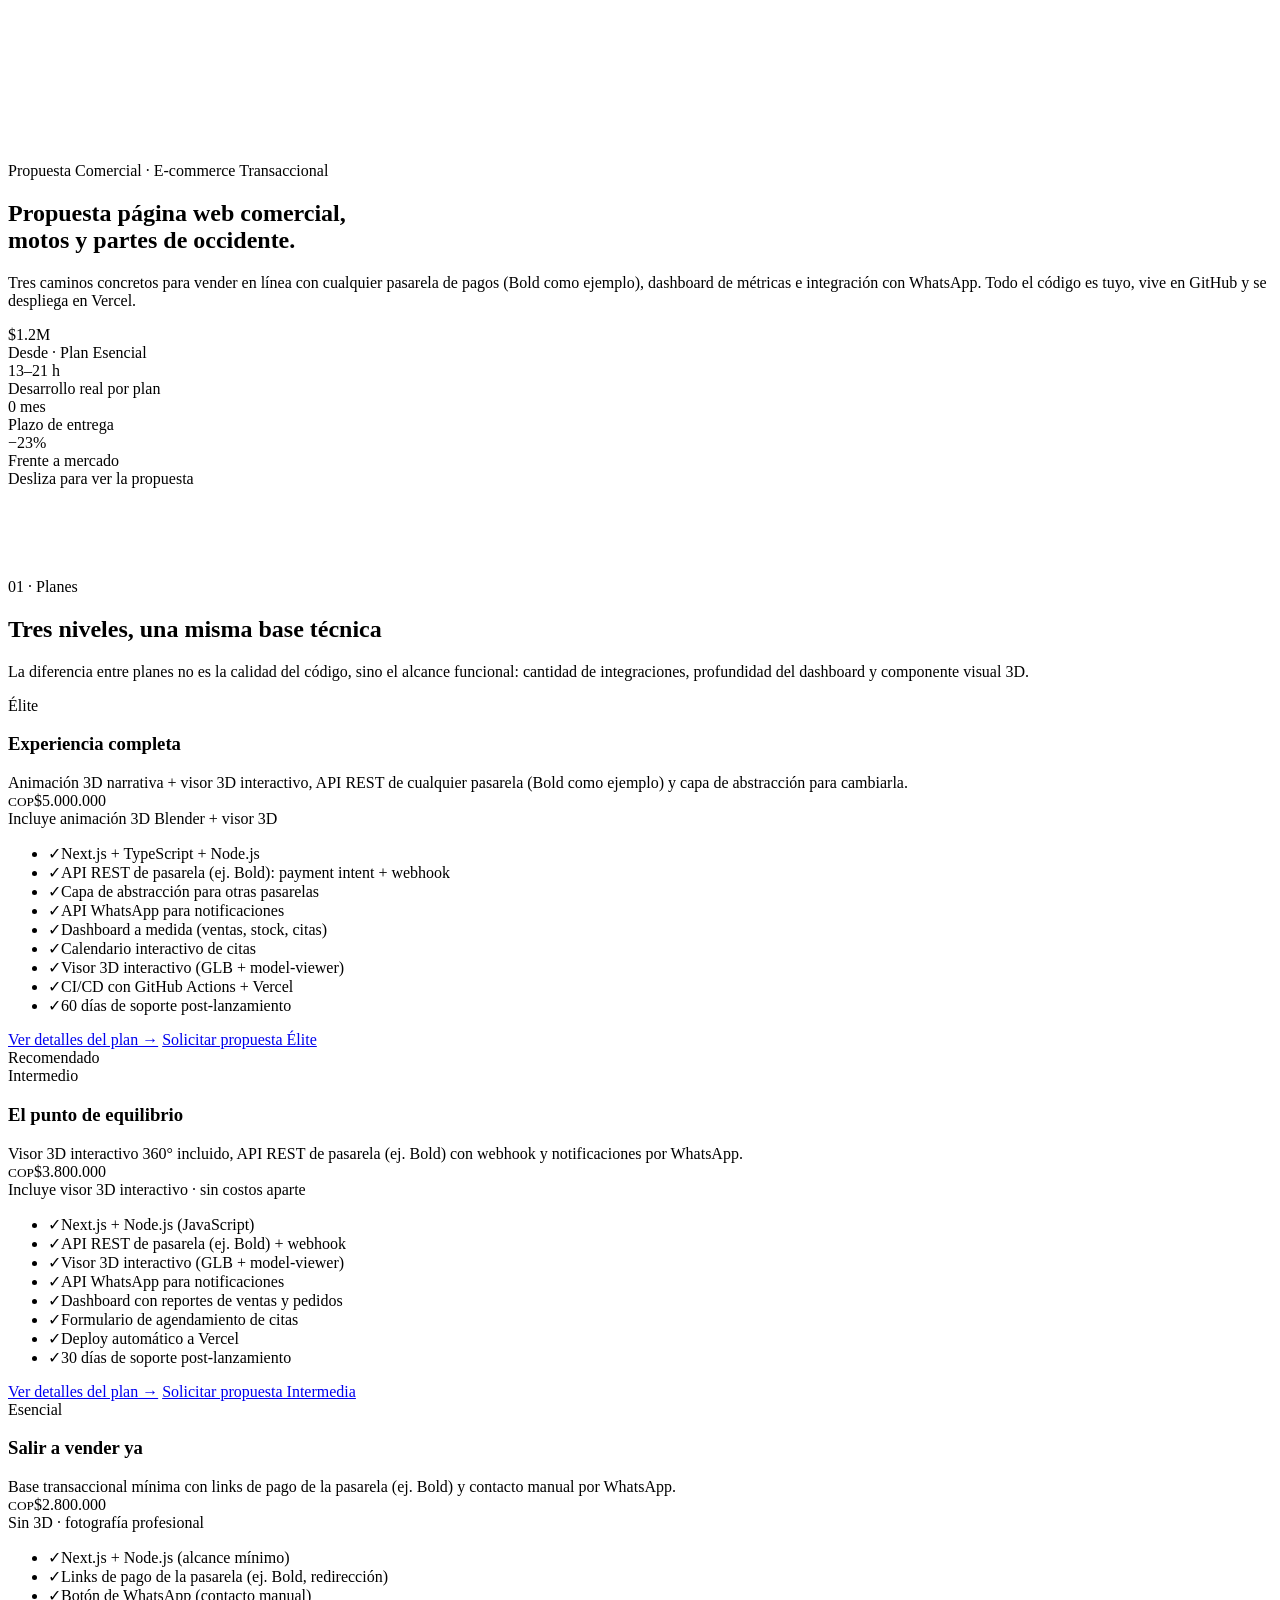
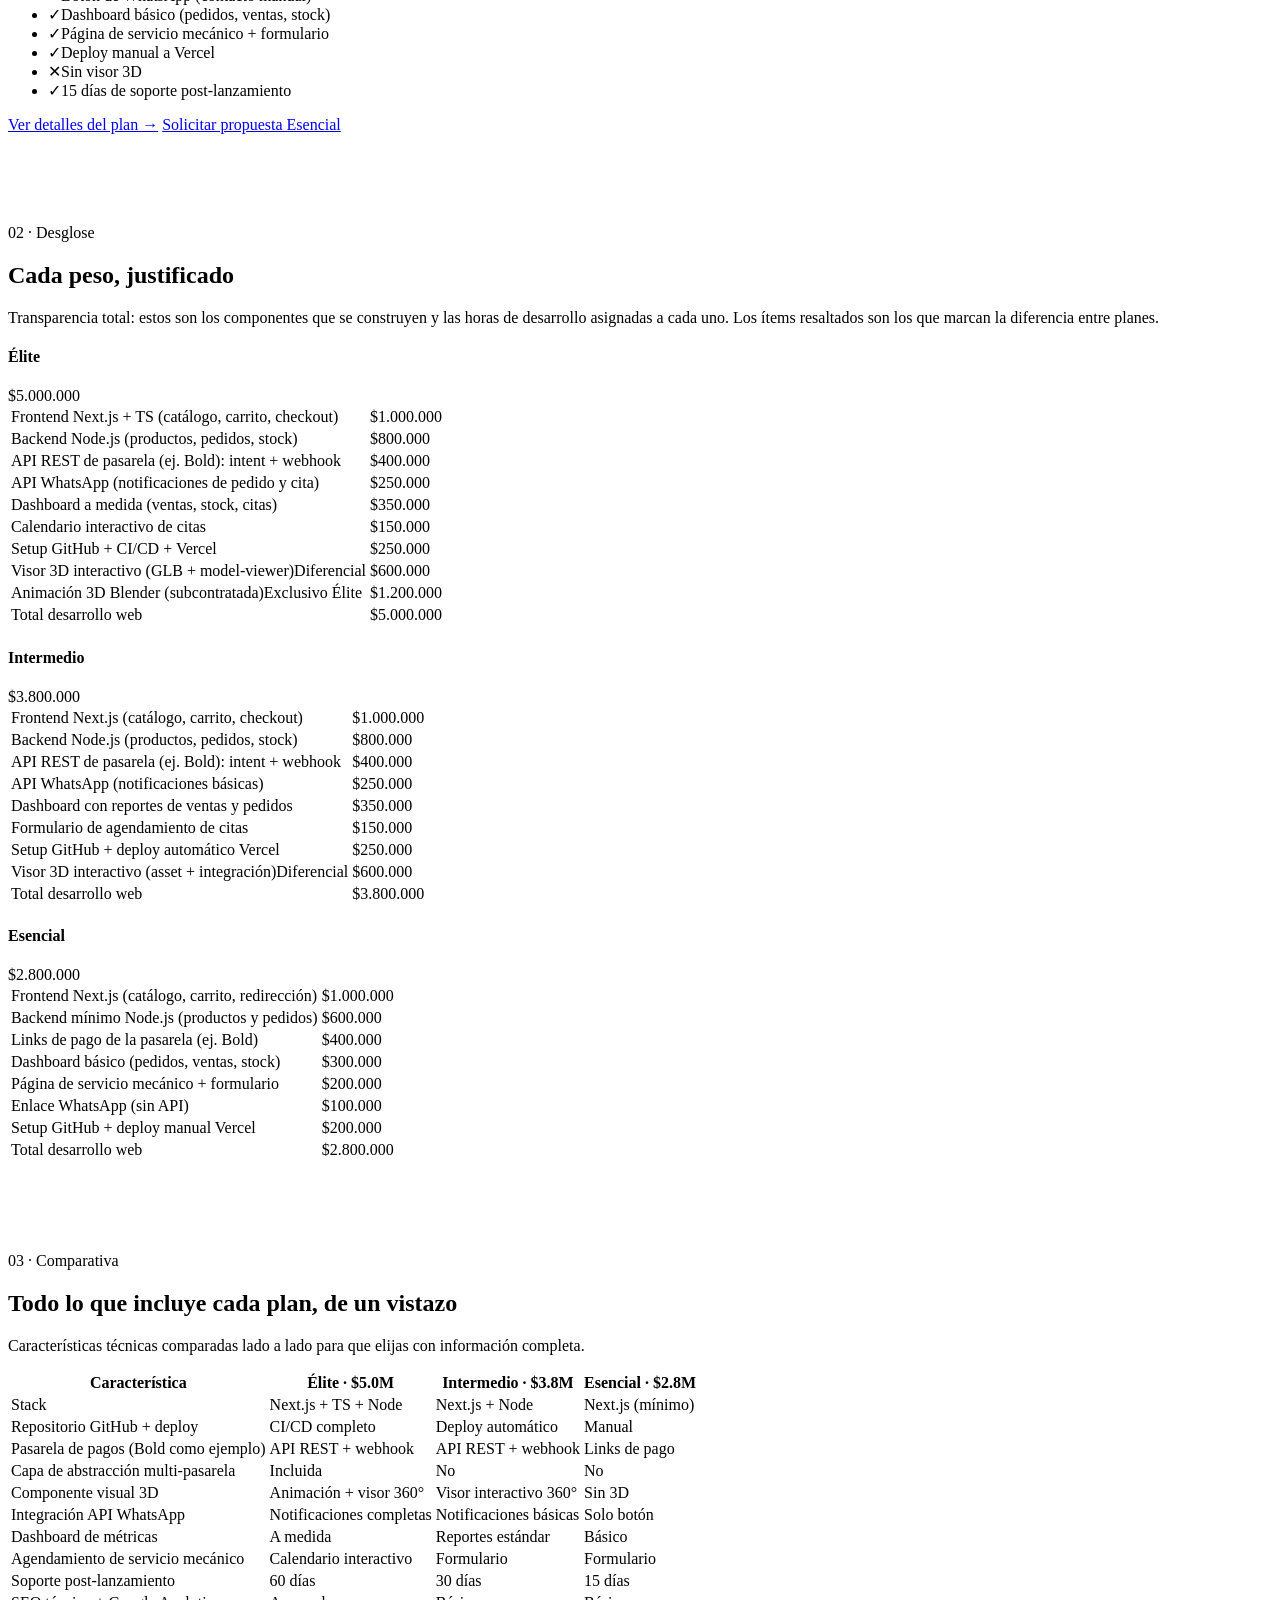
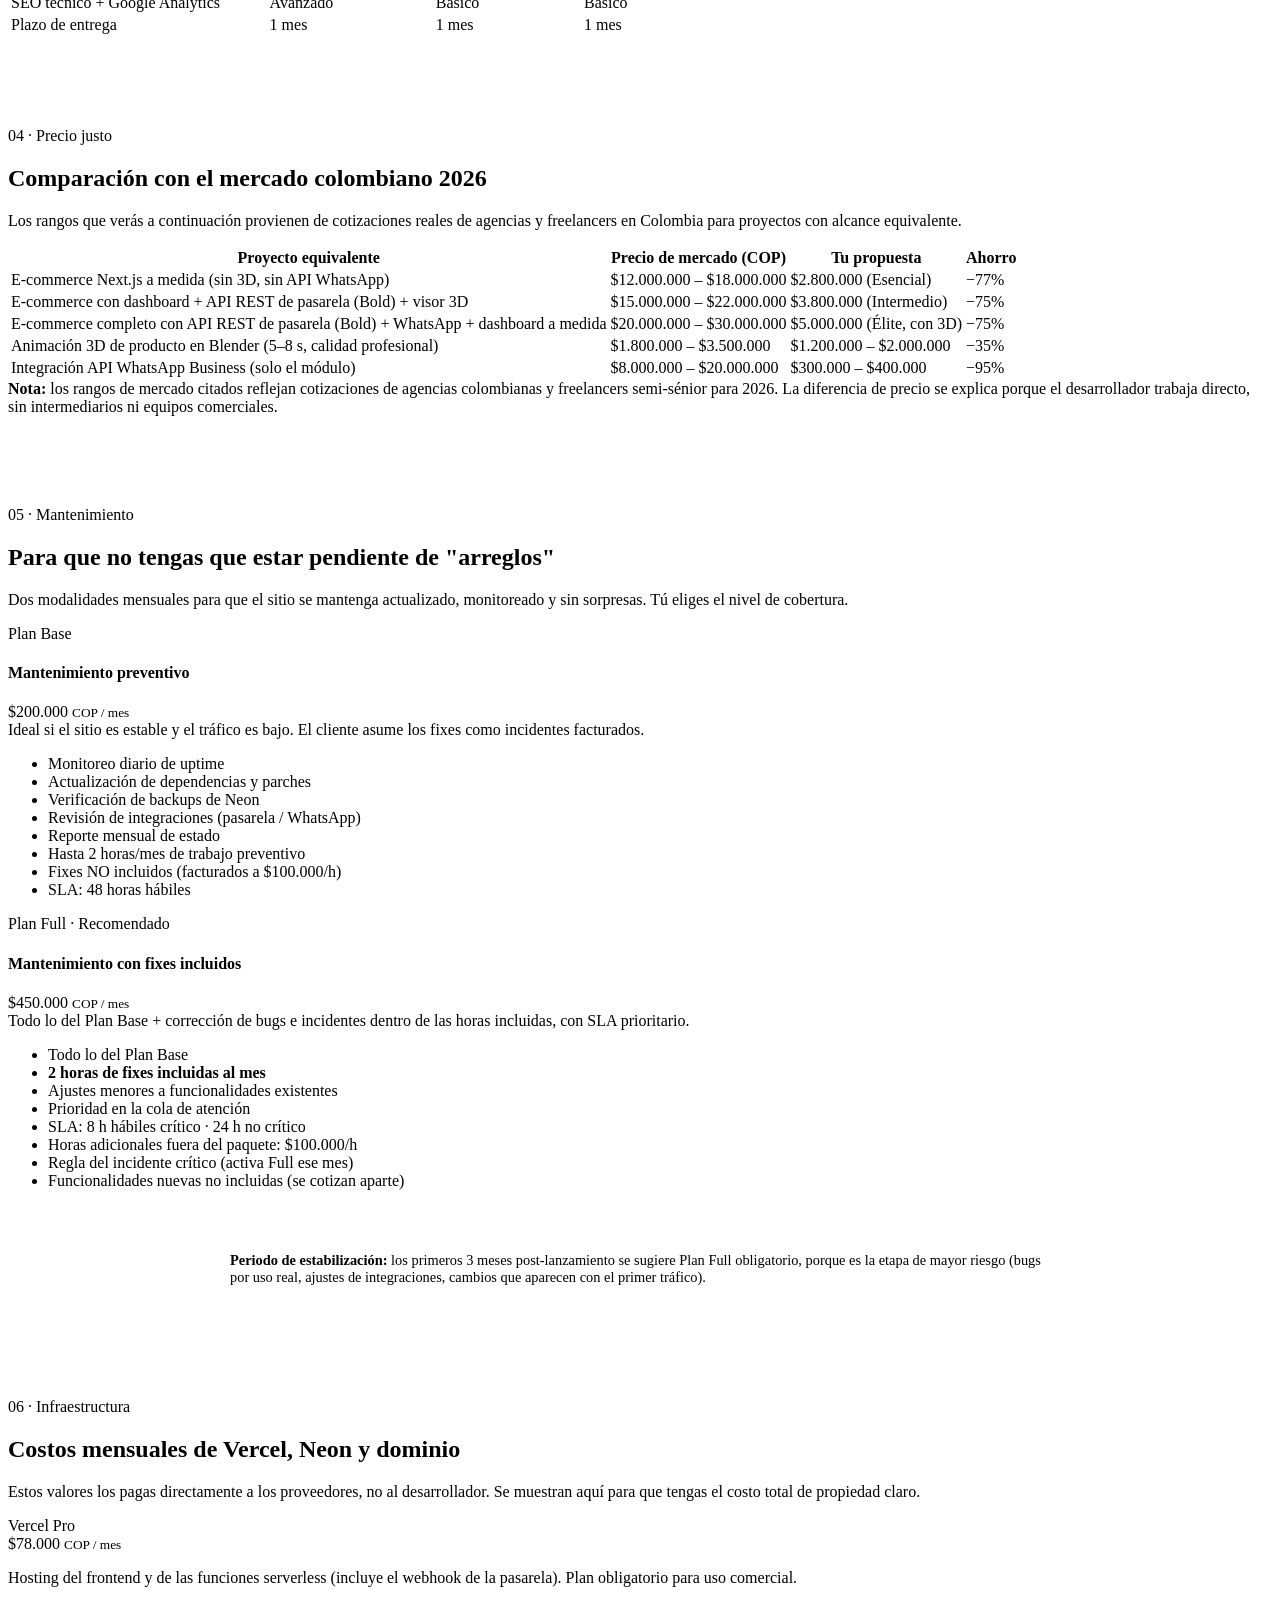
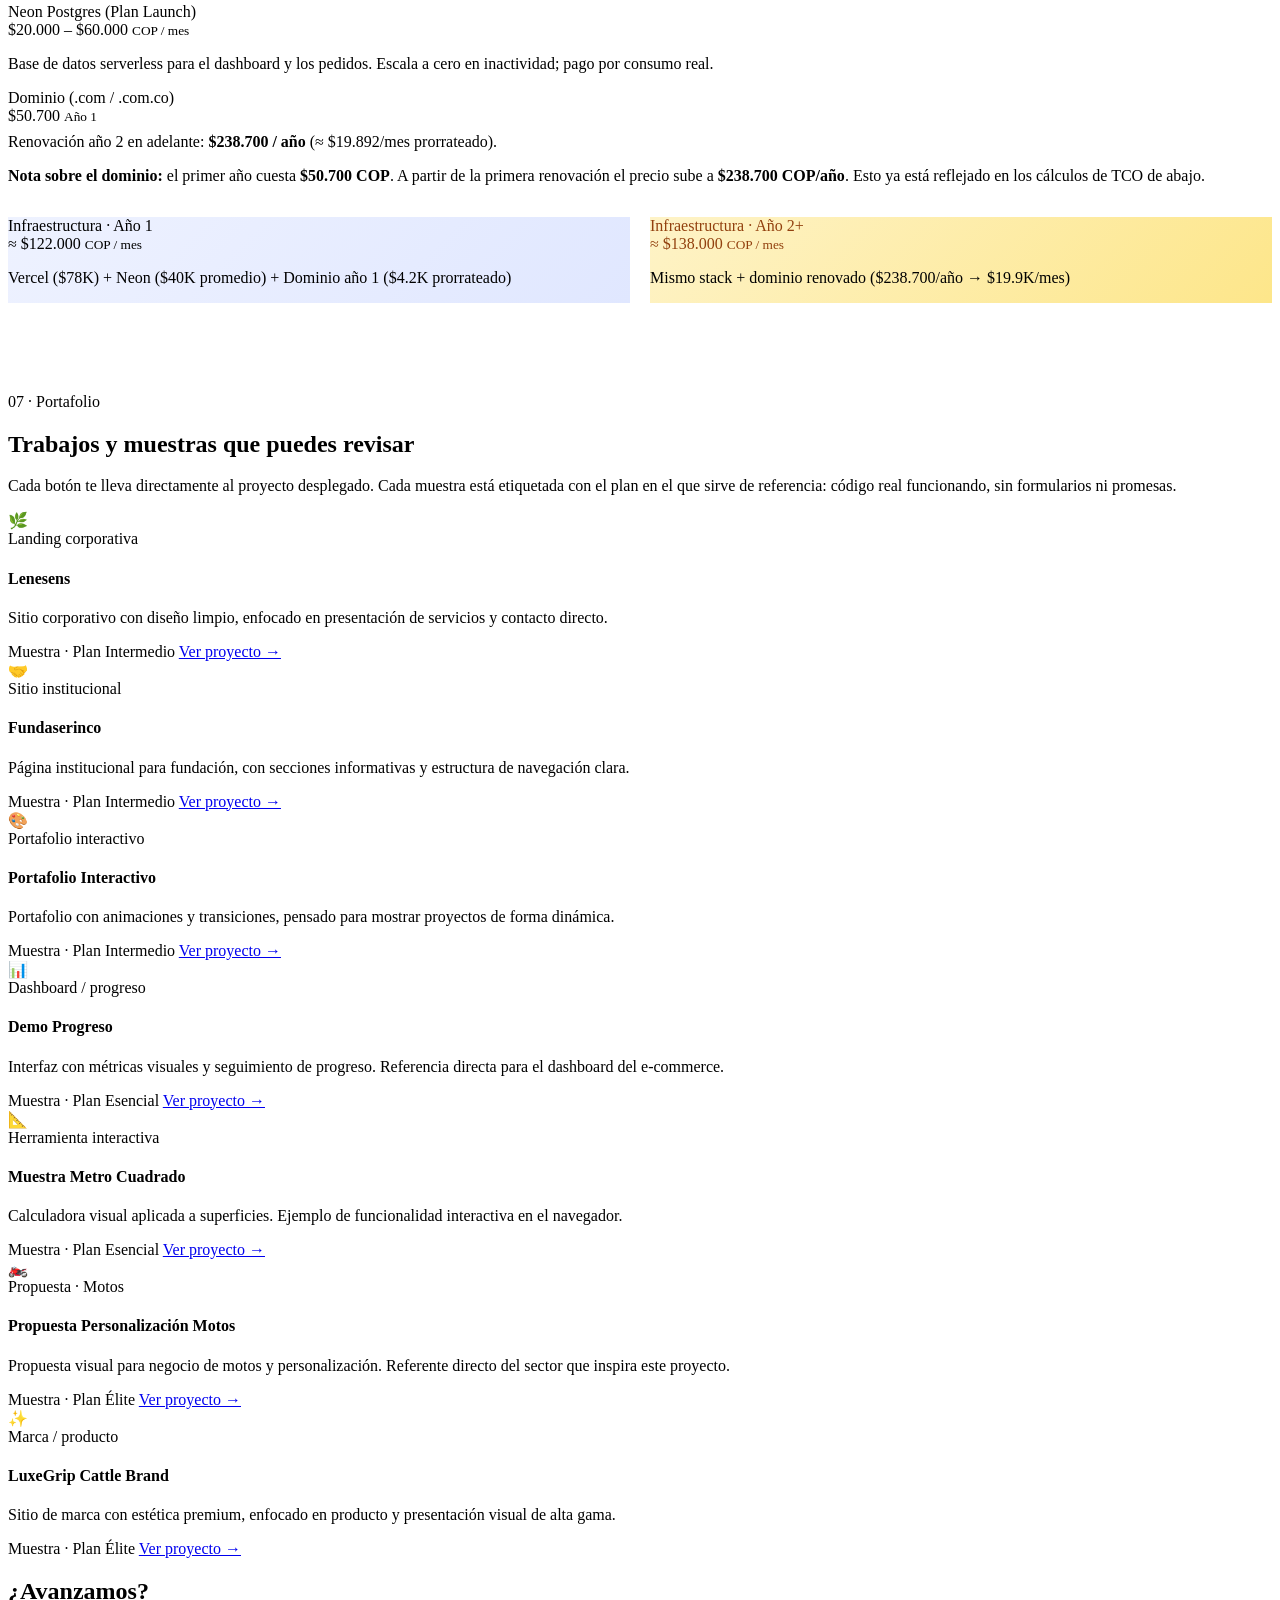
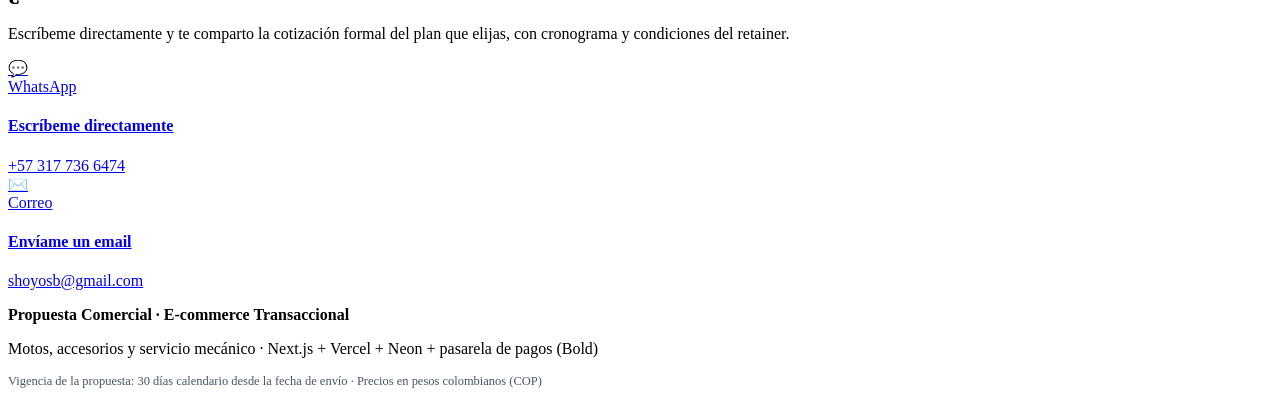
==== index.html @ 14fe1949 "Add files via upload" ====
<!DOCTYPE html>
<html lang="es">
<head>
<meta charset="UTF-8">
<meta name="viewport" content="width=device-width, initial-scale=1.0">
<meta name="theme-color" content="#04050a">
<meta name="description" content="Propuesta comercial de e-commerce transaccional para Motos y Partes de Occidente: tienda en línea, dashboard de métricas y pasarela de pagos. Tres planes desde $2.800.000 COP.">
<link rel="icon" type="image/svg+xml" href="assets/img/favicon.svg">
<title>Propuesta · E-commerce Transaccional | Motos, Accesorios y Servicio Mecánico</title>
<link rel="preconnect" href="https://fonts.googleapis.com">
<link rel="preconnect" href="https://fonts.gstatic.com" crossorigin>
<link href="https://fonts.googleapis.com/css2?family=Inter:wght@300;400;500;600;700;800;900&family=Space+Grotesk:wght@500;600;700&display=swap" rel="stylesheet">
<link rel="stylesheet" href="css/styles.css">
</head>
<body>

<!-- ================= HERO · ESCENA 1 (IMAGEN → VIDEO → CONTENIDO) ================= -->
<section class="scene" id="inicio" data-scene>
  <div class="scene-stage">
    <div class="scene-media" aria-hidden="true">
      <video class="scene-video" data-scene-forward playsinline muted preload="auto" disablepictureinpicture>
        <source src="assets/video/escena-01.mp4" type="video/mp4">
        <source src="assets/video/escena-01.webm" type="video/webm">
      </video>
      <div class="scene-scrim"></div>
    </div>

    <div class="wrap scene-content" data-scene-content>
      <span class="eyebrow"><span class="dot"></span>Propuesta Comercial · E-commerce Transaccional</span>
      <h1>Propuesta página web comercial,<br><span class="grad">motos y partes de occidente.</span></h1>
      <p class="lead">Tres caminos concretos para vender en línea con cualquier pasarela de pagos (Bold como ejemplo), dashboard de métricas e integración con WhatsApp. Todo el código es tuyo, vive en GitHub y se despliega en Vercel.</p>

      <div class="hero-stats">
        <div class="hstat">
          <div class="num"><span class="cur">$</span><span data-count="2.8" data-decimals="1">2.8</span>M</div>
          <div class="lbl">Desde · Plan Esencial</div>
        </div>
        <div class="hstat">
          <div class="num"><span data-count="30">30</span>–<span data-count="50">50</span> h</div>
          <div class="lbl">Desarrollo real por plan</div>
        </div>
        <div class="hstat">
          <div class="num"><span data-count="1">1</span> mes</div>
          <div class="lbl">Plazo de entrega</div>
        </div>
        <div class="hstat">
          <div class="num">−<span data-count="55">55</span>%</div>
          <div class="lbl">Frente a mercado</div>
        </div>
      </div>
    </div>

    <div class="scene-hint" data-scene-hint aria-hidden="true">
      <span>Desliza para ver la propuesta</span>
      <span class="scene-hint-line"></span>
    </div>
  </div>
</section>

<!-- ================= PLANES ================= -->
<section id="planes" class="has-cover" data-seq>
  <div class="seq-stage">
    <div class="seq-media" aria-hidden="true">
      <video class="seq-video" data-seq-forward playsinline muted preload="auto" disablepictureinpicture
             data-src-mp4="assets/video/escena-02.mp4"
             data-src-webm="assets/video/escena-02.webm"></video>
      <video class="seq-video" data-seq-reverse playsinline muted preload="auto" disablepictureinpicture
             data-src-mp4="assets/video/escena-02-rev.mp4"
             data-src-webm="assets/video/escena-02-rev.webm"></video>
      <div class="seq-scrim"></div>
    </div>
  </div>

  <div class="wrap sec-head-wrap">
    <div class="sec-head-card" data-seq-content>
      <span class="sec-tag">01 · Planes</span>
      <h2>Tres niveles, una misma base técnica</h2>
      <p>La diferencia entre planes no es la calidad del código, sino el alcance funcional: cantidad de integraciones, profundidad del dashboard y componente visual 3D.</p>
    </div>
  </div>

  <div class="wrap sec-body">
    <div class="plans">

      <!-- ELITE -->
      <article class="plan plan-elite">
        <div class="plan-head">
          <div class="plan-bubbles" aria-hidden="true">
            <span></span><span></span><span></span><span></span><span></span><span></span>
            <span></span><span></span><span></span><span></span><span></span><span></span>
          </div>
          <span class="tier">Élite</span>
          <h3>Experiencia completa</h3>
          <div class="sub">Animación 3D narrativa + visor 3D interactivo, API REST de cualquier pasarela (Bold como ejemplo) y capa de abstracción para cambiarla.</div>
          <div class="price"><small>COP</small><span class="cur">$</span>5.000.000</div>
          <div class="price-note">Incluye animación 3D Blender + visor 3D</div>
        </div>
        <div class="plan-body">
          <ul>
            <li><span class="ico">✓</span>Next.js + TypeScript + Node.js</li>
            <li><span class="ico">✓</span>API REST de pasarela (ej. Bold): payment intent + webhook</li>
            <li><span class="ico">✓</span>Capa de abstracción para otras pasarelas</li>
            <li><span class="ico">✓</span>API WhatsApp para notificaciones</li>
            <li><span class="ico">✓</span>Dashboard a medida (ventas, stock, citas)</li>
            <li><span class="ico">✓</span>Calendario interactivo de citas</li>
            <li><span class="ico">✓</span>Visor 3D interactivo (GLB + model-viewer)</li>
            <li><span class="ico">✓</span>CI/CD con GitHub Actions + Vercel</li>
            <li><span class="ico">✓</span>60 días de soporte post-lanzamiento</li>
          </ul>
          <a href="planes/elite.html" class="plan-details">Ver detalles del plan →</a>
          <a href="#contacto" class="plan-cta">Solicitar propuesta Élite</a>
        </div>
      </article>

      <!-- INTERMEDIO -->
      <article class="plan plan-inter">
        <span class="badge-rec">Recomendado</span>
        <div class="plan-head">
          <span class="tier">Intermedio</span>
          <h3>El punto de equilibrio</h3>
          <div class="sub">Visor 3D interactivo 360° incluido, API REST de pasarela (ej. Bold) con webhook y notificaciones por WhatsApp.</div>
          <div class="price"><small>COP</small><span class="cur">$</span>3.800.000</div>
          <div class="price-note">Incluye visor 3D interactivo · sin costos aparte</div>
        </div>
        <div class="plan-body">
          <ul>
            <li><span class="ico">✓</span>Next.js + Node.js (JavaScript)</li>
            <li><span class="ico">✓</span>API REST de pasarela (ej. Bold) + webhook</li>
            <li><span class="ico">✓</span>Visor 3D interactivo (GLB + model-viewer)</li>
            <li><span class="ico">✓</span>API WhatsApp para notificaciones</li>
            <li><span class="ico">✓</span>Dashboard con reportes de ventas y pedidos</li>
            <li><span class="ico">✓</span>Formulario de agendamiento de citas</li>
            <li><span class="ico">✓</span>Deploy automático a Vercel</li>
            <li><span class="ico">✓</span>30 días de soporte post-lanzamiento</li>
          </ul>
          <a href="planes/intermedio.html" class="plan-details">Ver detalles del plan →</a>
          <a href="#contacto" class="plan-cta">Solicitar propuesta Intermedia</a>
        </div>
      </article>

      <!-- ESENCIAL -->
      <article class="plan plan-ess">
        <div class="plan-head">
          <span class="tier">Esencial</span>
          <h3>Salir a vender ya</h3>
          <div class="sub">Base transaccional mínima con links de pago de la pasarela (ej. Bold) y contacto manual por WhatsApp.</div>
          <div class="price"><small>COP</small><span class="cur">$</span>2.800.000</div>
          <div class="price-note">Sin 3D · fotografía profesional</div>
        </div>
        <div class="plan-body">
          <ul>
            <li><span class="ico">✓</span>Next.js + Node.js (alcance mínimo)</li>
            <li><span class="ico">✓</span>Links de pago de la pasarela (ej. Bold, redirección)</li>
            <li><span class="ico">✓</span>Botón de WhatsApp (contacto manual)</li>
            <li><span class="ico">✓</span>Dashboard básico (pedidos, ventas, stock)</li>
            <li><span class="ico">✓</span>Página de servicio mecánico + formulario</li>
            <li><span class="ico">✓</span>Deploy manual a Vercel</li>
            <li class="no"><span class="ico">✕</span>Sin visor 3D</li>
            <li><span class="ico">✓</span>15 días de soporte post-lanzamiento</li>
          </ul>
          <a href="planes/esencial.html" class="plan-details">Ver detalles del plan →</a>
          <a href="#contacto" class="plan-cta">Solicitar propuesta Esencial</a>
        </div>
      </article>

    </div>
  </div>
</section>

<!-- ================= DESGLOSE POR ITEM ================= -->
<section id="desglose" class="has-cover" data-seq>
  <div class="seq-stage">
    <div class="seq-media" aria-hidden="true">
      <video class="seq-video" data-seq-forward playsinline muted preload="auto" disablepictureinpicture
             data-src-mp4="assets/video/escena-03.mp4"
             data-src-webm="assets/video/escena-03.webm"></video>
      <video class="seq-video" data-seq-reverse playsinline muted preload="auto" disablepictureinpicture
             data-src-mp4="assets/video/escena-03-rev.mp4"
             data-src-webm="assets/video/escena-03-rev.webm"></video>
      <div class="seq-scrim"></div>
    </div>
  </div>

  <div class="wrap sec-head-wrap">
    <div class="sec-head-card" data-seq-content>
      <span class="sec-tag">02 · Desglose</span>
      <h2>Cada peso, justificado</h2>
      <p>Transparencia total: estos son los componentes que se construyen y las horas de desarrollo asignadas a cada uno. Los ítems resaltados son los que marcan la diferencia entre planes.</p>
    </div>
  </div>

  <div class="wrap sec-body">
    <div class="breakdown">

      <!-- Desglose Elite -->
      <div class="bd-card">
        <div class="bd-head">
          <h4>Élite</h4>
          <span class="total">$5.000.000</span>
        </div>
        <table>
          <tr><td>Frontend Next.js + TS (catálogo, carrito, checkout)</td><td>$1.000.000</td></tr>
          <tr><td>Backend Node.js (productos, pedidos, stock)</td><td>$800.000</td></tr>
          <tr><td>API REST de pasarela (ej. Bold): intent + webhook</td><td>$400.000</td></tr>
          <tr><td>API WhatsApp (notificaciones de pedido y cita)</td><td>$250.000</td></tr>
          <tr><td>Dashboard a medida (ventas, stock, citas)</td><td>$350.000</td></tr>
          <tr><td>Calendario interactivo de citas</td><td>$150.000</td></tr>
          <tr><td>Setup GitHub + CI/CD + Vercel</td><td>$250.000</td></tr>
          <tr class="diff-elite"><td>Visor 3D interactivo (GLB + model-viewer)<span class="bd-badge elite">Diferencial</span></td><td>$600.000</td></tr>
          <tr class="diff-elite"><td>Animación 3D Blender (subcontratada)<span class="bd-badge elite">Exclusivo Élite</span></td><td>$1.200.000</td></tr>
          <tr class="sum"><td>Total desarrollo web</td><td>$5.000.000</td></tr>
        </table>
      </div>

      <!-- Desglose Intermedio -->
      <div class="bd-card">
        <div class="bd-head">
          <h4>Intermedio</h4>
          <span class="total">$3.800.000</span>
        </div>
        <table>
          <tr><td>Frontend Next.js (catálogo, carrito, checkout)</td><td>$1.000.000</td></tr>
          <tr><td>Backend Node.js (productos, pedidos, stock)</td><td>$800.000</td></tr>
          <tr><td>API REST de pasarela (ej. Bold): intent + webhook</td><td>$400.000</td></tr>
          <tr><td>API WhatsApp (notificaciones básicas)</td><td>$250.000</td></tr>
          <tr><td>Dashboard con reportes de ventas y pedidos</td><td>$350.000</td></tr>
          <tr><td>Formulario de agendamiento de citas</td><td>$150.000</td></tr>
          <tr><td>Setup GitHub + deploy automático Vercel</td><td>$250.000</td></tr>
          <tr class="diff-inter"><td>Visor 3D interactivo (asset + integración)<span class="bd-badge inter">Diferencial</span></td><td>$600.000</td></tr>
          <tr class="sum"><td>Total desarrollo web</td><td>$3.800.000</td></tr>
        </table>
      </div>

      <!-- Desglose Esencial -->
      <div class="bd-card">
        <div class="bd-head">
          <h4>Esencial</h4>
          <span class="total">$2.800.000</span>
        </div>
        <table>
          <tr><td>Frontend Next.js (catálogo, carrito, redirección)</td><td>$1.000.000</td></tr>
          <tr><td>Backend mínimo Node.js (productos y pedidos)</td><td>$600.000</td></tr>
          <tr><td>Links de pago de la pasarela (ej. Bold)</td><td>$400.000</td></tr>
          <tr><td>Dashboard básico (pedidos, ventas, stock)</td><td>$300.000</td></tr>
          <tr><td>Página de servicio mecánico + formulario</td><td>$200.000</td></tr>
          <tr><td>Enlace WhatsApp (sin API)</td><td>$100.000</td></tr>
          <tr><td>Setup GitHub + deploy manual Vercel</td><td>$200.000</td></tr>
          <tr class="sum"><td>Total desarrollo web</td><td>$2.800.000</td></tr>
        </table>
      </div>

    </div>
  </div>
</section>

<!-- ================= COMPARATIVA ================= -->
<section id="comparativa" class="has-cover" data-seq>
  <div class="seq-stage">
    <div class="seq-media" aria-hidden="true">
      <video class="seq-video" data-seq-forward playsinline muted preload="auto" disablepictureinpicture
             data-src-mp4="assets/video/escena-04.mp4"
             data-src-webm="assets/video/escena-04.webm"></video>
      <video class="seq-video" data-seq-reverse playsinline muted preload="auto" disablepictureinpicture
             data-src-mp4="assets/video/escena-04-rev.mp4"
             data-src-webm="assets/video/escena-04-rev.webm"></video>
      <div class="seq-scrim"></div>
    </div>
  </div>

  <div class="wrap sec-head-wrap">
    <div class="sec-head-card" data-seq-content>
      <span class="sec-tag">03 · Comparativa</span>
      <h2>Todo lo que incluye cada plan, de un vistazo</h2>
      <p>Características técnicas comparadas lado a lado para que elijas con información completa.</p>
    </div>
  </div>

  <div class="wrap sec-body">
    <div class="cmp-wrap">
      <table class="cmp">
        <thead>
          <tr>
            <th>Característica</th>
            <th class="center hl-elite">Élite · $5.0M</th>
            <th class="center hl-inter">Intermedio · $3.8M</th>
            <th class="center hl-ess">Esencial · $2.8M</th>
          </tr>
        </thead>
        <tbody>
          <tr><td>Stack</td><td class="center">Next.js + TS + Node</td><td class="center">Next.js + Node</td><td class="center">Next.js (mínimo)</td></tr>
          <tr><td>Repositorio GitHub + deploy</td><td class="center"><span class="chip yes">CI/CD completo</span></td><td class="center"><span class="chip yes">Deploy automático</span></td><td class="center"><span class="chip partial">Manual</span></td></tr>
          <tr><td>Pasarela de pagos (Bold como ejemplo)</td><td class="center"><span class="chip yes">API REST + webhook</span></td><td class="center"><span class="chip yes">API REST + webhook</span></td><td class="center"><span class="chip yes">Links de pago</span></td></tr>
          <tr><td>Capa de abstracción multi-pasarela</td><td class="center"><span class="chip yes">Incluida</span></td><td class="center"><span class="chip no">No</span></td><td class="center"><span class="chip no">No</span></td></tr>
          <tr><td>Componente visual 3D</td><td class="center"><span class="chip yes">Animación + visor 360°</span></td><td class="center"><span class="chip yes">Visor interactivo 360°</span></td><td class="center"><span class="chip no">Sin 3D</span></td></tr>
          <tr><td>Integración API WhatsApp</td><td class="center"><span class="chip yes">Notificaciones completas</span></td><td class="center"><span class="chip yes">Notificaciones básicas</span></td><td class="center"><span class="chip partial">Solo botón</span></td></tr>
          <tr><td>Dashboard de métricas</td><td class="center"><span class="chip yes">A medida</span></td><td class="center"><span class="chip partial">Reportes estándar</span></td><td class="center"><span class="chip partial">Básico</span></td></tr>
          <tr><td>Agendamiento de servicio mecánico</td><td class="center"><span class="chip yes">Calendario interactivo</span></td><td class="center"><span class="chip partial">Formulario</span></td><td class="center"><span class="chip partial">Formulario</span></td></tr>
          <tr><td>Soporte post-lanzamiento</td><td class="center"><span class="chip yes">60 días</span></td><td class="center"><span class="chip yes">30 días</span></td><td class="center"><span class="chip yes">15 días</span></td></tr>
          <tr><td>SEO técnico + Google Analytics</td><td class="center"><span class="chip yes">Avanzado</span></td><td class="center"><span class="chip yes">Básico</span></td><td class="center"><span class="chip yes">Básico</span></td></tr>
          <tr><td>Plazo de entrega</td><td class="center">1 mes</td><td class="center">1 mes</td><td class="center">1 mes</td></tr>
        </tbody>
      </table>
    </div>
  </div>
</section>

<!-- ================= MERCADO ================= -->
<section id="mercado" class="has-cover" data-seq>
  <div class="seq-stage">
    <div class="seq-media" aria-hidden="true">
      <video class="seq-video" data-seq-forward playsinline muted preload="auto" disablepictureinpicture
             data-src-mp4="assets/video/escena-05.mp4"
             data-src-webm="assets/video/escena-05.webm"></video>
      <video class="seq-video" data-seq-reverse playsinline muted preload="auto" disablepictureinpicture
             data-src-mp4="assets/video/escena-05-rev.mp4"
             data-src-webm="assets/video/escena-05-rev.webm"></video>
      <div class="seq-scrim"></div>
    </div>
  </div>

  <div class="wrap sec-head-wrap">
    <div class="sec-head-card" data-seq-content>
      <span class="sec-tag">04 · Precio justo</span>
      <h2>Comparación con el mercado colombiano 2026</h2>
      <p>Los rangos que verás a continuación provienen de cotizaciones reales de agencias y freelancers en Colombia para proyectos con alcance equivalente.</p>
    </div>
  </div>

  <div class="wrap sec-body">
    <div class="table-scroll">
    <table class="market-table">
      <thead>
        <tr>
          <th>Proyecto equivalente</th>
          <th>Precio de mercado (COP)</th>
          <th>Tu propuesta</th>
          <th>Ahorro</th>
        </tr>
      </thead>
      <tbody>
        <tr>
          <td>E-commerce Next.js a medida (sin 3D, sin API WhatsApp)</td>
          <td>$12.000.000 – $18.000.000</td>
          <td class="ours">$2.800.000 (Esencial)</td>
          <td class="save">−77%</td>
        </tr>
        <tr>
          <td>E-commerce con dashboard + API REST de pasarela (Bold) + visor 3D</td>
          <td>$15.000.000 – $22.000.000</td>
          <td class="ours">$3.800.000 (Intermedio)</td>
          <td class="save">−75%</td>
        </tr>
        <tr>
          <td>E-commerce completo con API REST de pasarela (Bold) + WhatsApp + dashboard a medida</td>
          <td>$20.000.000 – $30.000.000</td>
          <td class="ours">$5.000.000 (Élite, con 3D)</td>
          <td class="save">−75%</td>
        </tr>
        <tr>
          <td>Animación 3D de producto en Blender (5–8 s, calidad profesional)</td>
          <td>$1.800.000 – $3.500.000</td>
          <td class="ours">$1.200.000 – $2.000.000</td>
          <td class="save">−35%</td>
        </tr>
        <tr>
          <td>Integración API WhatsApp Business (solo el módulo)</td>
          <td>$8.000.000 – $20.000.000</td>
          <td class="ours">$300.000 – $400.000</td>
          <td class="save">−95%</td>
        </tr>
      </tbody>
    </table>
    </div>

    <div class="market-note">
      <strong style="color:var(--ink)">Nota:</strong> los rangos de mercado citados reflejan cotizaciones de agencias colombianas y freelancers semi-sénior para 2026. La diferencia de precio se explica porque el desarrollador trabaja directo, sin intermediarios ni equipos comerciales.
    </div>
  </div>
</section>

<!-- ================= MANTENIMIENTO ================= -->
<section id="mantenimiento" class="has-cover" data-seq>
  <div class="seq-stage">
    <div class="seq-media" aria-hidden="true">
      <video class="seq-video" data-seq-forward playsinline muted preload="auto" disablepictureinpicture
             data-src-mp4="assets/video/escena-06.mp4"
             data-src-webm="assets/video/escena-06.webm"></video>
      <video class="seq-video" data-seq-reverse playsinline muted preload="auto" disablepictureinpicture
             data-src-mp4="assets/video/escena-06-rev.mp4"
             data-src-webm="assets/video/escena-06-rev.webm"></video>
      <div class="seq-scrim"></div>
    </div>
  </div>

  <div class="wrap sec-head-wrap">
    <div class="sec-head-card" data-seq-content>
      <span class="sec-tag">05 · Mantenimiento</span>
      <h2>Para que no tengas que estar pendiente de "arreglos"</h2>
      <p>Dos modalidades mensuales para que el sitio se mantenga actualizado, monitoreado y sin sorpresas. Tú eliges el nivel de cobertura.</p>
    </div>
  </div>

  <div class="wrap sec-body">
    <div class="maint-grid">
      <div class="maint-card base">
        <div class="tag">Plan Base</div>
        <h4>Mantenimiento preventivo</h4>
        <div class="price">$200.000 <small>COP / mes</small></div>
        <div class="desc">Ideal si el sitio es estable y el tráfico es bajo. El cliente asume los fixes como incidentes facturados.</div>
        <ul>
          <li>Monitoreo diario de uptime</li>
          <li>Actualización de dependencias y parches</li>
          <li>Verificación de backups de Neon</li>
          <li>Revisión de integraciones (pasarela / WhatsApp)</li>
          <li>Reporte mensual de estado</li>
          <li>Hasta 2 horas/mes de trabajo preventivo</li>
          <li class="no">Fixes NO incluidos (facturados a $100.000/h)</li>
          <li class="no">SLA: 48 horas hábiles</li>
        </ul>
      </div>

      <div class="maint-card full">
        <div class="tag" style="color:var(--primary)">Plan Full · Recomendado</div>
        <h4>Mantenimiento con fixes incluidos</h4>
        <div class="price">$450.000 <small>COP / mes</small></div>
        <div class="desc">Todo lo del Plan Base + corrección de bugs e incidentes dentro de las horas incluidas, con SLA prioritario.</div>
        <ul>
          <li>Todo lo del Plan Base</li>
          <li><strong style="color:var(--primary)">2 horas de fixes incluidas al mes</strong></li>
          <li>Ajustes menores a funcionalidades existentes</li>
          <li>Prioridad en la cola de atención</li>
          <li>SLA: 8 h hábiles crítico · 24 h no crítico</li>
          <li class="no">Horas adicionales fuera del paquete: $100.000/h</li>
          <li>Regla del incidente crítico (activa Full ese mes)</li>
          <li class="no">Funcionalidades nuevas no incluidas (se cotizan aparte)</li>
        </ul>
      </div>
    </div>

    <div style="margin-top:40px;max-width:820px;margin-left:auto;margin-right:auto;background:var(--primary-soft);border-left:4px solid var(--primary);padding:22px 26px;border-radius:var(--radius-sm);font-size:.9rem;color:var(--ink-2)">
      <strong style="color:var(--primary)">Periodo de estabilización:</strong> los primeros 3 meses post-lanzamiento se sugiere Plan Full obligatorio, porque es la etapa de mayor riesgo (bugs por uso real, ajustes de integraciones, cambios que aparecen con el primer tráfico).
    </div>
  </div>
</section>

<!-- ================= INFRAESTRUCTURA ================= -->
<section id="infraestructura" class="has-cover" data-seq>
  <div class="seq-stage">
    <div class="seq-media" aria-hidden="true">
      <video class="seq-video" data-seq-forward playsinline muted preload="auto" disablepictureinpicture
             data-src-mp4="assets/video/escena-07.mp4"
             data-src-webm="assets/video/escena-07.webm"></video>
      <video class="seq-video" data-seq-reverse playsinline muted preload="auto" disablepictureinpicture
             data-src-mp4="assets/video/escena-07-rev.mp4"
             data-src-webm="assets/video/escena-07-rev.webm"></video>
      <div class="seq-scrim"></div>
    </div>
  </div>

  <div class="wrap sec-head-wrap">
    <div class="sec-head-card" data-seq-content>
      <span class="sec-tag">06 · Infraestructura</span>
      <h2>Costos mensuales de Vercel, Neon y dominio</h2>
      <p>Estos valores los pagas directamente a los proveedores, no al desarrollador. Se muestran aquí para que tengas el costo total de propiedad claro.</p>
    </div>
  </div>

  <div class="wrap sec-body">
    <div class="infra-grid">
      <div class="infra-card">
        <div class="name">Vercel Pro</div>
        <div class="v">$78.000 <small>COP / mes</small></div>
        <p>Hosting del frontend y de las funciones serverless (incluye el webhook de la pasarela). Plan obligatorio para uso comercial.</p>
      </div>
      <div class="infra-card">
        <div class="name">Neon Postgres (Plan Launch)</div>
        <div class="v">$20.000 – $60.000 <small>COP / mes</small></div>
        <p>Base de datos serverless para el dashboard y los pedidos. Escala a cero en inactividad; pago por consumo real.</p>
      </div>
      <div class="infra-card">
        <div class="name">Dominio (.com / .com.co)</div>
        <div class="v">$50.700 <small>Año 1</small></div>
        <p style="margin-top:8px">Renovación año 2 en adelante: <strong style="color:var(--ink)">$238.700 / año</strong> (≈ $19.892/mes prorrateado).</p>
      </div>
    </div>

    <div class="infra-note">
      <strong>Nota sobre el dominio:</strong> el primer año cuesta <strong>$50.700 COP</strong>. A partir de la primera renovación el precio sube a <strong>$238.700 COP/año</strong>. Esto ya está reflejado en los cálculos de TCO de abajo.
    </div>

    <div style="margin-top:32px;display:grid;grid-template-columns:repeat(auto-fit,minmax(240px,1fr));gap:20px">
      <div class="infra-card" style="background:linear-gradient(135deg,#eef2ff,#e0e7ff);border-color:#c7d2fe">
        <div class="name" style="color:var(--primary)">Infraestructura · Año 1</div>
        <div class="v" style="color:var(--primary)">≈ $122.000 <small>COP / mes</small></div>
        <p style="color:var(--ink-2)">Vercel ($78K) + Neon ($40K promedio) + Dominio año 1 ($4.2K prorrateado)</p>
      </div>
      <div class="infra-card" style="background:linear-gradient(135deg,#fef3c7,#fde68a);border-color:#fcd34d">
        <div class="name" style="color:#92400e">Infraestructura · Año 2+</div>
        <div class="v" style="color:#92400e">≈ $138.000 <small>COP / mes</small></div>
        <p style="color:var(--ink-2)">Mismo stack + dominio renovado ($238.700/año → $19.9K/mes)</p>
      </div>
    </div>
  </div>
</section>

<!-- ================= PORTAFOLIO ================= -->
<section class="has-cover portfolio" id="portafolio" data-seq>
  <div class="seq-stage">
    <div class="seq-media" aria-hidden="true">
      <video class="seq-video" data-seq-forward playsinline muted preload="auto" disablepictureinpicture
             data-src-mp4="assets/video/escena-08.mp4"
             data-src-webm="assets/video/escena-08.webm"></video>
      <video class="seq-video" data-seq-reverse playsinline muted preload="auto" disablepictureinpicture
             data-src-mp4="assets/video/escena-08-rev.mp4"
             data-src-webm="assets/video/escena-08-rev.webm"></video>
      <div class="seq-scrim"></div>
    </div>
  </div>

  <div class="wrap sec-head-wrap">
    <div class="sec-head-card" data-seq-content>
      <span class="sec-tag">07 · Portafolio</span>
      <h2>Trabajos y muestras que puedes revisar</h2>
      <p>Cada botón te lleva directamente al proyecto desplegado. Cada muestra está etiquetada con el plan en el que sirve de referencia: código real funcionando, sin formularios ni promesas.</p>
    </div>
  </div>

  <div class="wrap sec-body">
    <div class="pf-grid">

      <div class="pf-card">
        <div class="pf-icon">🌿</div>
        <div class="cat">Landing corporativa</div>
        <h4>Lenesens</h4>
        <p>Sitio corporativo con diseño limpio, enfocado en presentación de servicios y contacto directo.</p>
        <span class="pf-plan inter">Muestra · Plan Intermedio</span>
        <a href="https://shoyosb-maker.github.io/lenesens/" target="_blank" rel="noopener" class="pf-btn">Ver proyecto →</a>
      </div>

      <div class="pf-card">
        <div class="pf-icon">🤝</div>
        <div class="cat">Sitio institucional</div>
        <h4>Fundaserinco</h4>
        <p>Página institucional para fundación, con secciones informativas y estructura de navegación clara.</p>
        <span class="pf-plan inter">Muestra · Plan Intermedio</span>
        <a href="https://shoyosb-maker.github.io/fundaserinco-pagina-web-/index.html" target="_blank" rel="noopener" class="pf-btn">Ver proyecto →</a>
      </div>

      <div class="pf-card">
        <div class="pf-icon">🎨</div>
        <div class="cat">Portafolio interactivo</div>
        <h4>Portafolio Interactivo</h4>
        <p>Portafolio con animaciones y transiciones, pensado para mostrar proyectos de forma dinámica.</p>
        <span class="pf-plan inter">Muestra · Plan Intermedio</span>
        <a href="https://shoyosb-maker.github.io/portafolio-interactivo/" target="_blank" rel="noopener" class="pf-btn">Ver proyecto →</a>
      </div>

      <div class="pf-card">
        <div class="pf-icon">📊</div>
        <div class="cat">Dashboard / progreso</div>
        <h4>Demo Progreso</h4>
        <p>Interfaz con métricas visuales y seguimiento de progreso. Referencia directa para el dashboard del e-commerce.</p>
        <span class="pf-plan ess">Muestra · Plan Esencial</span>
        <a href="https://shoyosb-maker.github.io/demo-progreso/" target="_blank" rel="noopener" class="pf-btn">Ver proyecto →</a>
      </div>

      <div class="pf-card">
        <div class="pf-icon">📐</div>
        <div class="cat">Herramienta interactiva</div>
        <h4>Muestra Metro Cuadrado</h4>
        <p>Calculadora visual aplicada a superficies. Ejemplo de funcionalidad interactiva en el navegador.</p>
        <span class="pf-plan ess">Muestra · Plan Esencial</span>
        <a href="https://shoyosb-maker.github.io/muestra-metro-cuadrado-/" target="_blank" rel="noopener" class="pf-btn">Ver proyecto →</a>
      </div>

      <div class="pf-card">
        <div class="pf-icon">🏍️</div>
        <div class="cat">Propuesta · Motos</div>
        <h4>Propuesta Personalización Motos</h4>
        <p>Propuesta visual para negocio de motos y personalización. Referente directo del sector que inspira este proyecto.</p>
        <span class="pf-plan elite">Muestra · Plan Élite</span>
        <a href="https://shoyosb-maker.github.io/propuesta-personalizaci-n-motos/" target="_blank" rel="noopener" class="pf-btn">Ver proyecto →</a>
      </div>

      <div class="pf-card">
        <div class="pf-icon">✨</div>
        <div class="cat">Marca / producto</div>
        <h4>LuxeGrip Cattle Brand</h4>
        <p>Sitio de marca con estética premium, enfocado en producto y presentación visual de alta gama.</p>
        <span class="pf-plan elite">Muestra · Plan Élite</span>
        <a href="https://shoyosb-maker.github.io/luxegripcattlebrand/" target="_blank" rel="noopener" class="pf-btn">Ver proyecto →</a>
      </div>

    </div>
  </div>
</section>

<!-- ================= CONTACTO ================= -->
<section class="contact" id="contacto">
  <div class="wrap">
    <div class="contact-head">
      <h2>¿Avanzamos?</h2>
      <p>Escríbeme directamente y te comparto la cotización formal del plan que elijas, con cronograma y condiciones del retainer.</p>
    </div>

    <div class="contact-grid">
      <a href="https://wa.me/573177366474?text=Hola%2C%20vi%20la%20propuesta%20del%20e-commerce%20de%20motos%20y%20quiero%20m%C3%A1s%20informaci%C3%B3n" target="_blank" rel="noopener" class="contact-card wa">
        <div class="cc-icon">💬</div>
        <div class="cc-body">
          <div class="hint">WhatsApp</div>
          <h4>Escríbeme directamente</h4>
          <div class="v">+57 317 736 6474</div>
        </div>
      </a>

      <a href="mailto:shoyosb@gmail.com?subject=Propuesta%20E-commerce%20Motos&body=Hola%2C%20vi%20la%20propuesta%20del%20e-commerce%20de%20motos%20y%20quiero%20m%C3%A1s%20informaci%C3%B3n." class="contact-card mail">
        <div class="cc-icon">✉️</div>
        <div class="cc-body">
          <div class="hint">Correo</div>
          <h4>Envíame un email</h4>
          <div class="v">shoyosb@gmail.com</div>
        </div>
      </a>
    </div>
  </div>
</section>

<!-- ================= FOOTER ================= -->
<footer>
  <div class="wrap">
    <p><strong>Propuesta Comercial · E-commerce Transaccional</strong></p>
    <p style="margin-top:6px">Motos, accesorios y servicio mecánico · Next.js + Vercel + Neon + pasarela de pagos (Bold)</p>
    <p style="margin-top:14px;color:#475569;font-size:.78rem">Vigencia de la propuesta: 30 días calendario desde la fecha de envío · Precios en pesos colombianos (COP)</p>
  </div>
</footer>

  <script src="js/main.js" defer></script>
  <script src="js/hero-video.js" defer></script>
  <script src="js/sequence.js" defer></script>
</body>
</html>
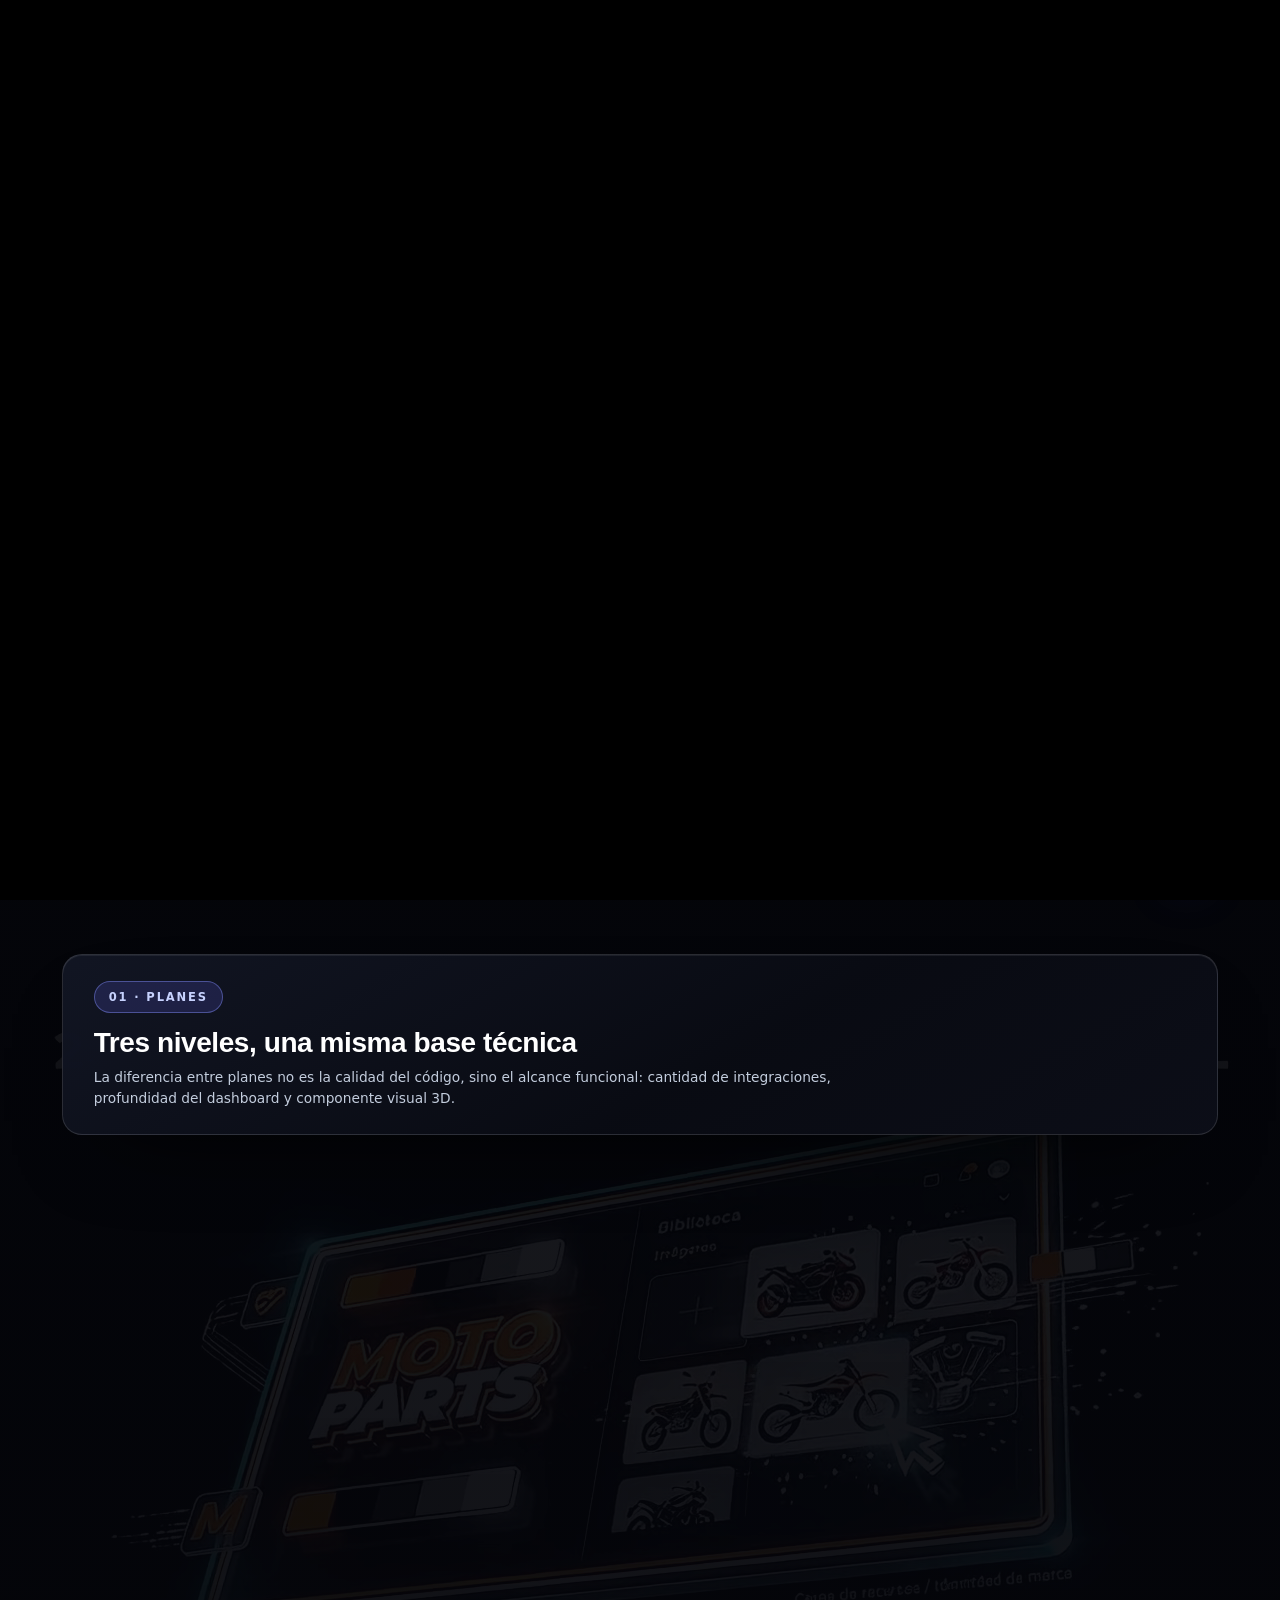
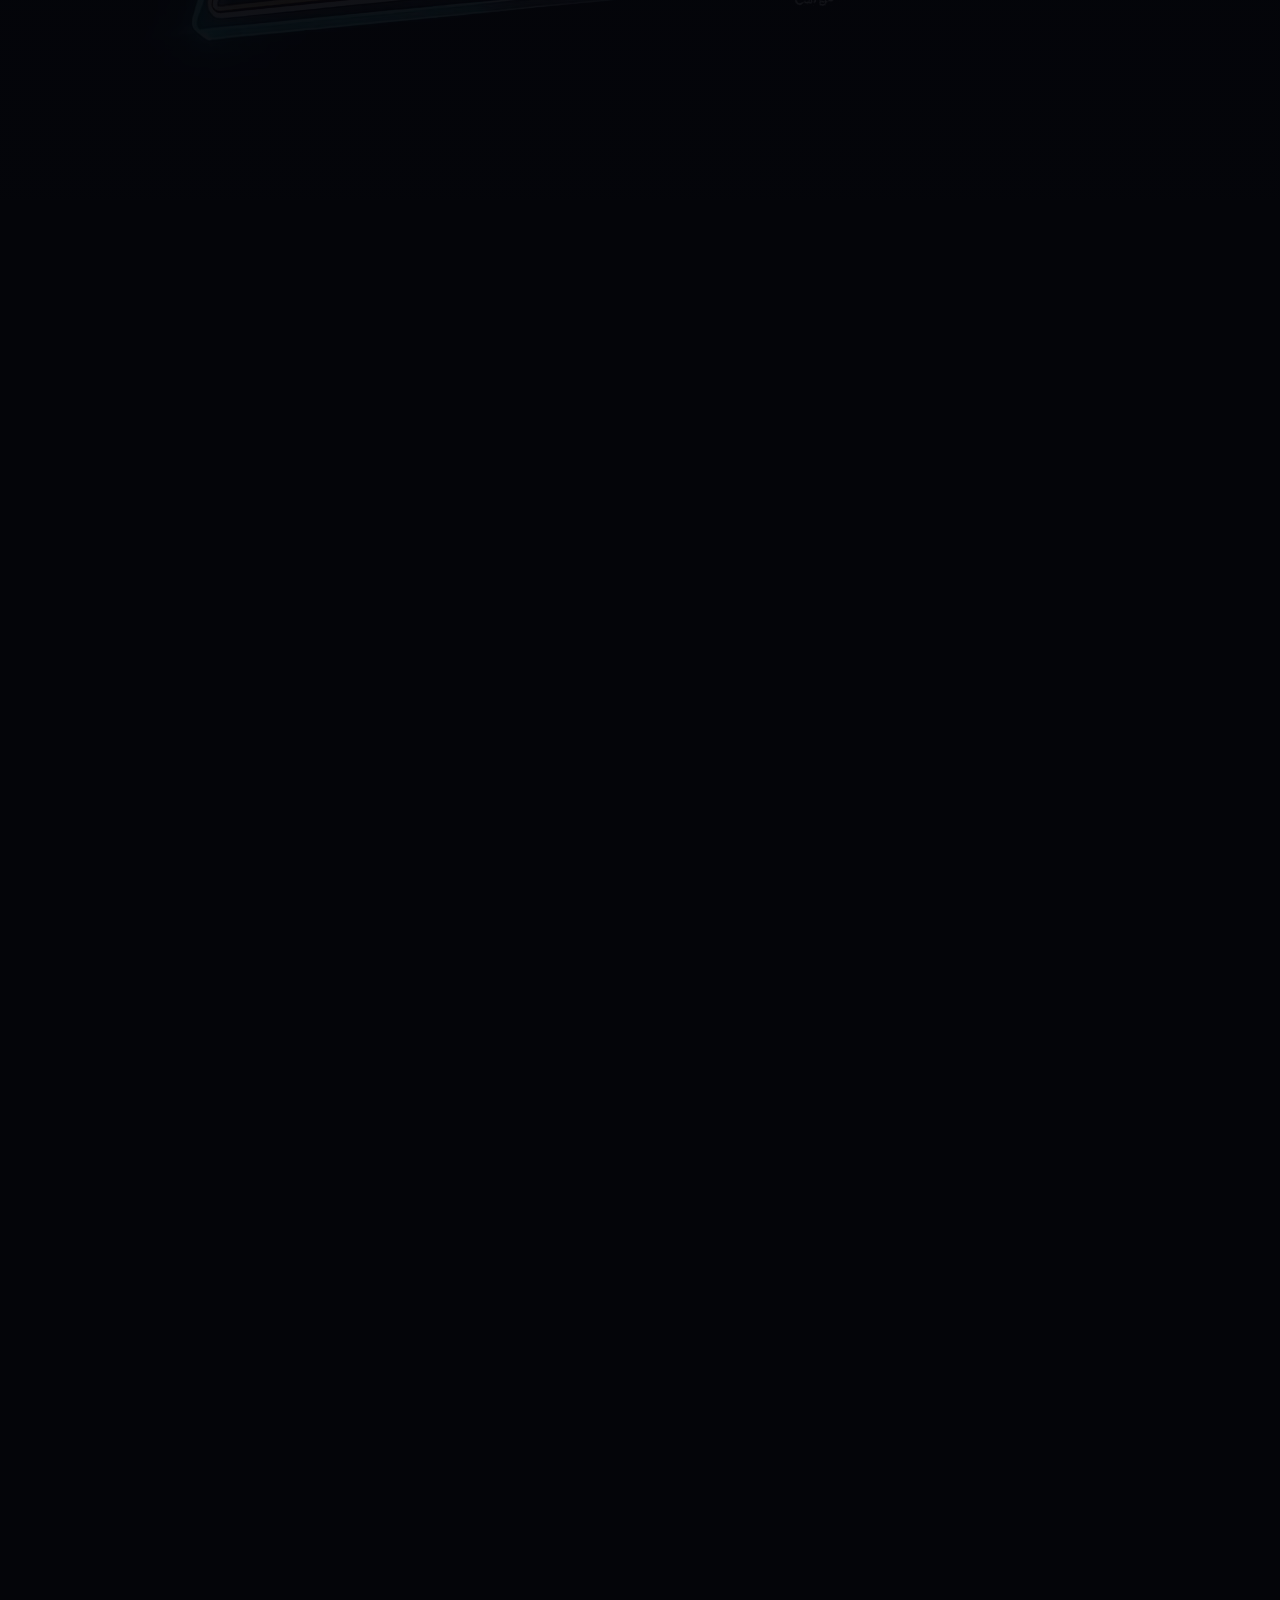
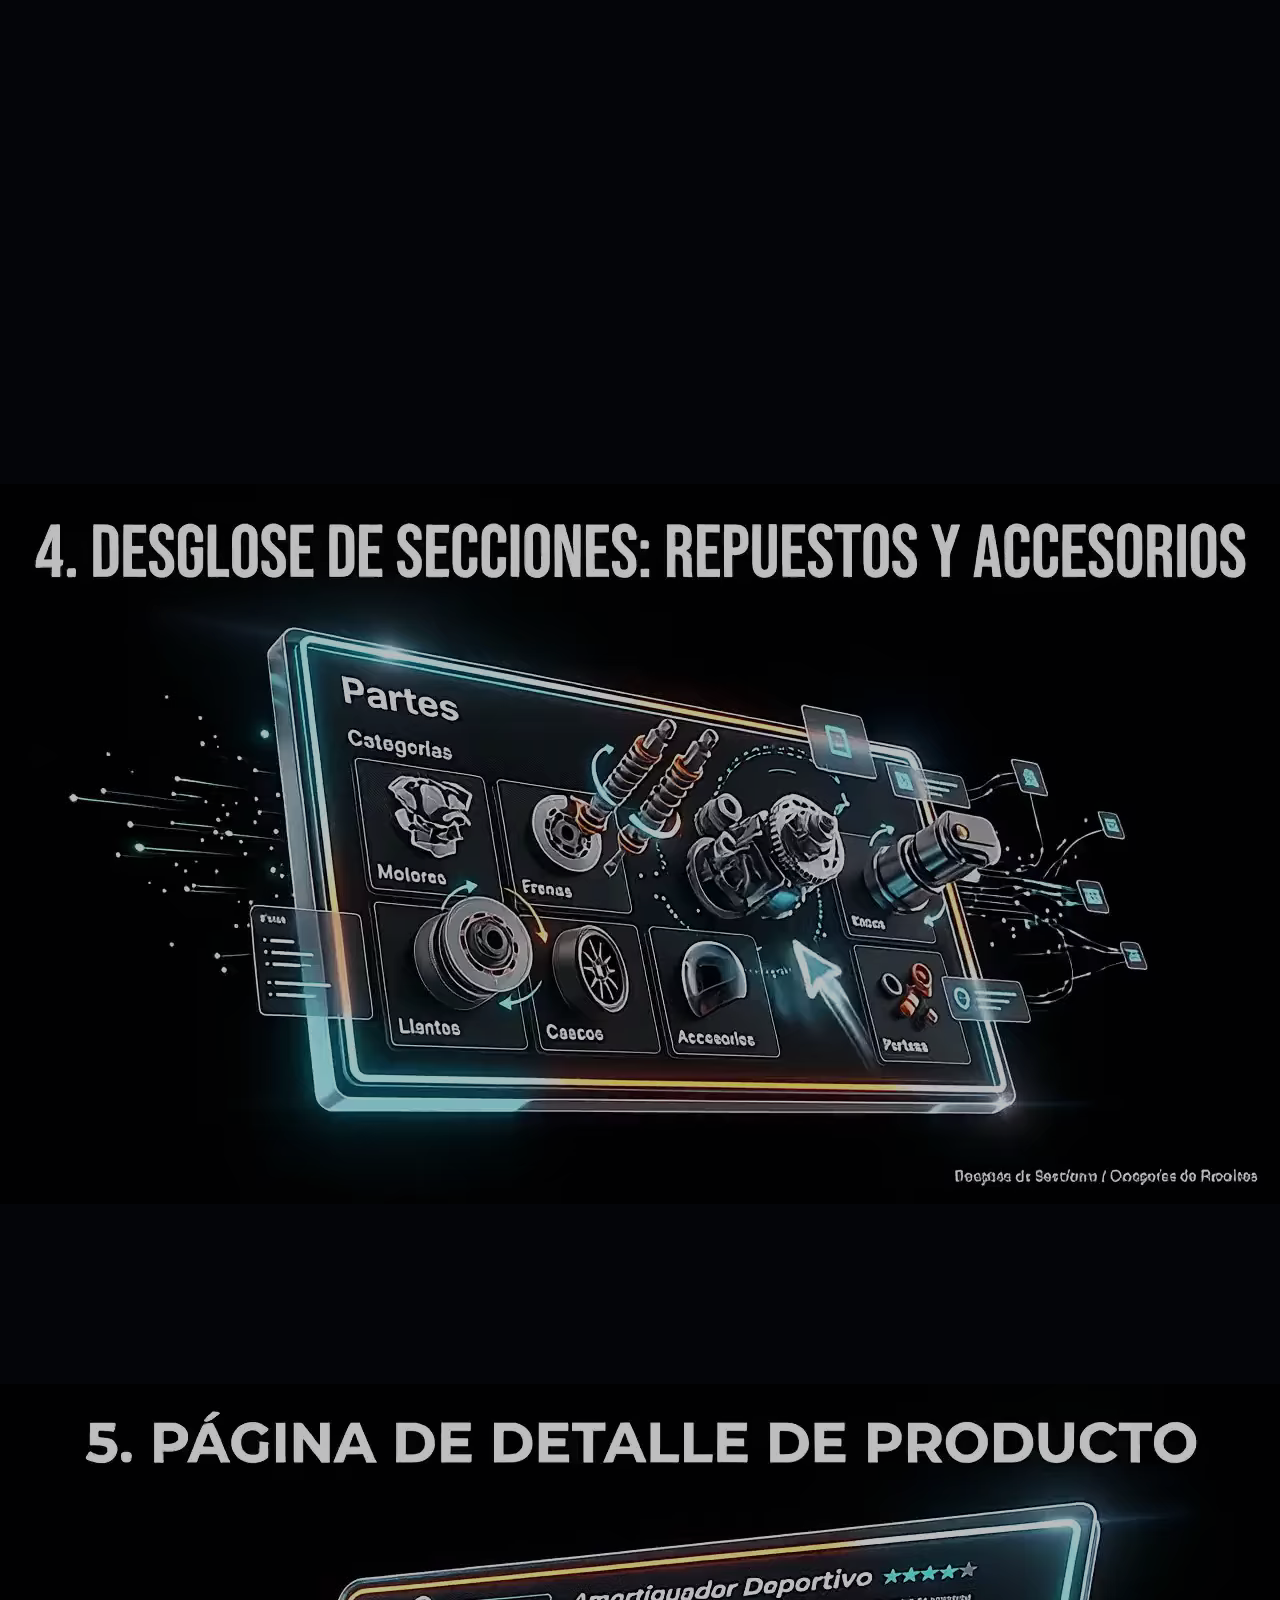
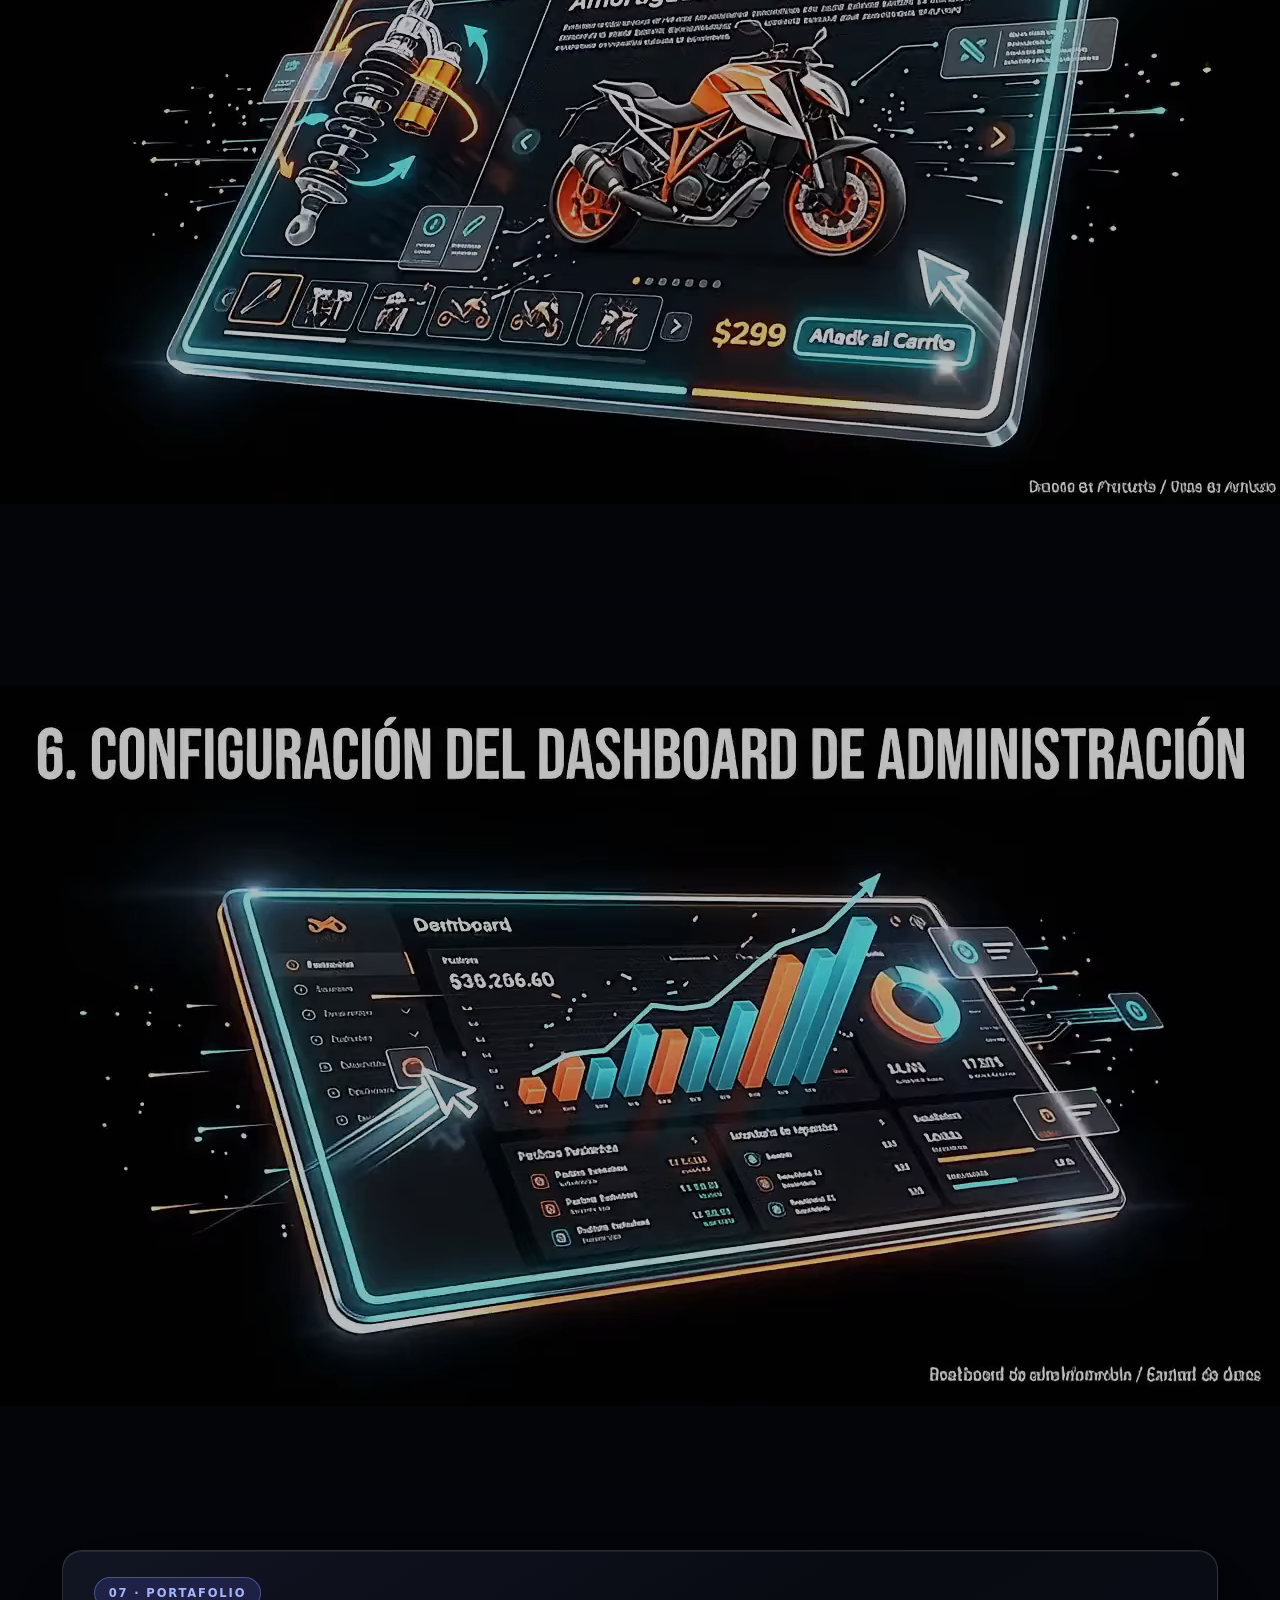
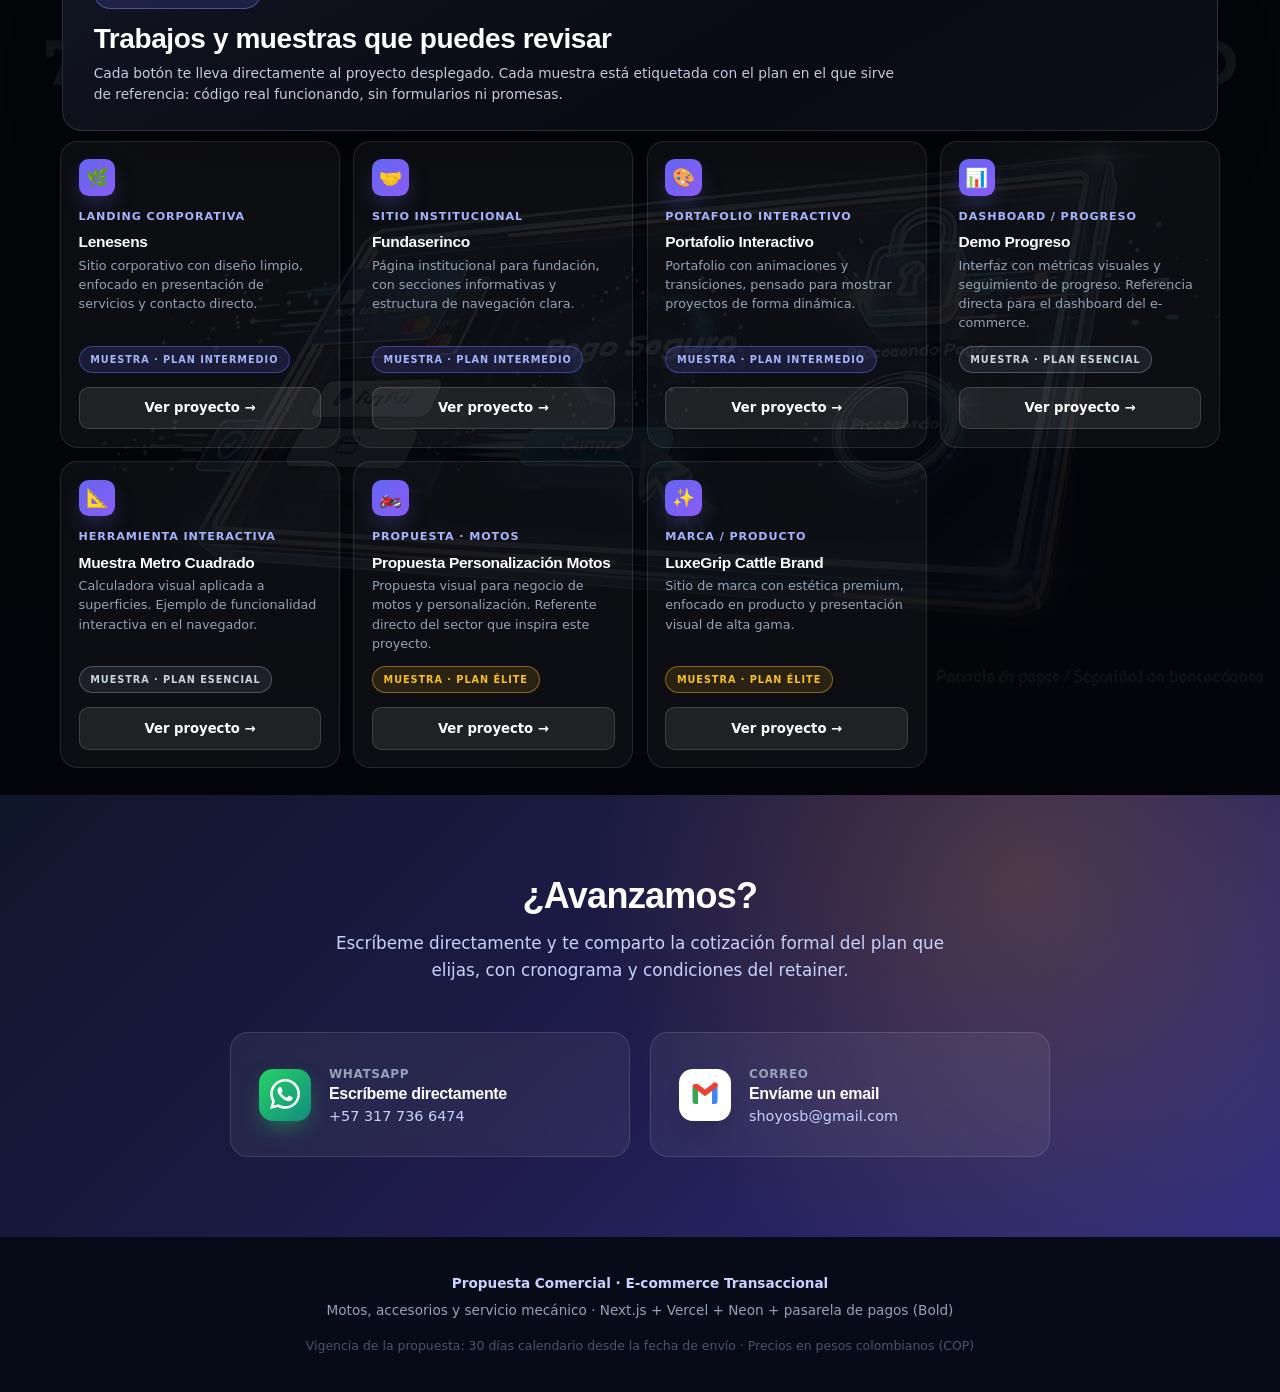
==== commit d08d4948: "Add files via upload" ====
--- a/index.html
+++ b/index.html
@@ -10,18 +10,29 @@
 <link rel="preconnect" href="https://fonts.googleapis.com">
 <link rel="preconnect" href="https://fonts.gstatic.com" crossorigin>
 <link href="https://fonts.googleapis.com/css2?family=Inter:wght@300;400;500;600;700;800;900&family=Space+Grotesk:wght@500;600;700&display=swap" rel="stylesheet">
-<link rel="stylesheet" href="css/styles.css">
+<link rel="stylesheet" href="css/styles.css?v=20261111l">
 </head>
 <body>
 
+<!-- ================= PANTALLA DE CARGA ================= -->
+<div class="page-loader" id="pageLoader" aria-hidden="true">
+  <video class="page-loader-video" id="pageLoaderVideo" playsinline muted preload="auto" disablepictureinpicture>
+    <source src="assets/video/landing.mp4" type="video/mp4">
+  </video>
+</div>
+
 <!-- ================= HERO · ESCENA 1 (IMAGEN → VIDEO → CONTENIDO) ================= -->
-<section class="scene" id="inicio" data-scene>
+<section class="scene" id="inicio" data-scene data-nav="Inicio">
   <div class="scene-stage">
     <div class="scene-media" aria-hidden="true">
       <video class="scene-video" data-scene-forward playsinline muted preload="auto" disablepictureinpicture>
         <source src="assets/video/escena-01.mp4" type="video/mp4">
         <source src="assets/video/escena-01.webm" type="video/webm">
       </video>
+      <video class="scene-video" data-scene-reverse playsinline muted preload="none" disablepictureinpicture>
+        <source src="assets/video/escena-01-rev.mp4" type="video/mp4">
+        <source src="assets/video/escena-01-rev.webm" type="video/webm">
+      </video>
       <div class="scene-scrim"></div>
     </div>
 
@@ -48,17 +59,18 @@
           <div class="lbl">Frente a mercado</div>
         </div>
       </div>
+
     </div>
 
     <div class="scene-hint" data-scene-hint aria-hidden="true">
-      <span>Desliza para ver la propuesta</span>
+      <span>Avanza con las flechas</span>
       <span class="scene-hint-line"></span>
     </div>
   </div>
 </section>
 
 <!-- ================= PLANES ================= -->
-<section id="planes" class="has-cover" data-seq>
+<section id="planes" class="has-cover" data-seq data-nav="Planes">
   <div class="seq-stage">
     <div class="seq-media" aria-hidden="true">
       <video class="seq-video" data-seq-forward playsinline muted preload="auto" disablepictureinpicture
@@ -168,7 +180,7 @@
 </section>
 
 <!-- ================= DESGLOSE POR ITEM ================= -->
-<section id="desglose" class="has-cover" data-seq>
+<section id="desglose" class="has-cover" data-seq data-nav="Desglose">
   <div class="seq-stage">
     <div class="seq-media" aria-hidden="true">
       <video class="seq-video" data-seq-forward playsinline muted preload="auto" disablepictureinpicture
@@ -254,7 +266,7 @@
 </section>
 
 <!-- ================= COMPARATIVA ================= -->
-<section id="comparativa" class="has-cover" data-seq>
+<section id="comparativa" class="has-cover" data-seq data-nav="Comparativa">
   <div class="seq-stage">
     <div class="seq-media" aria-hidden="true">
       <video class="seq-video" data-seq-forward playsinline muted preload="auto" disablepictureinpicture
@@ -305,7 +317,7 @@
 </section>
 
 <!-- ================= MERCADO ================= -->
-<section id="mercado" class="has-cover" data-seq>
+<section id="mercado" class="has-cover" data-seq data-nav="Mercado">
   <div class="seq-stage">
     <div class="seq-media" aria-hidden="true">
       <video class="seq-video" data-seq-forward playsinline muted preload="auto" disablepictureinpicture
@@ -379,7 +391,7 @@
 </section>
 
 <!-- ================= MANTENIMIENTO ================= -->
-<section id="mantenimiento" class="has-cover" data-seq>
+<section id="mantenimiento" class="has-cover" data-seq data-nav="Mantenimiento">
   <div class="seq-stage">
     <div class="seq-media" aria-hidden="true">
       <video class="seq-video" data-seq-forward playsinline muted preload="auto" disablepictureinpicture
@@ -444,7 +456,7 @@
 </section>
 
 <!-- ================= INFRAESTRUCTURA ================= -->
-<section id="infraestructura" class="has-cover" data-seq>
+<section id="infraestructura" class="has-cover" data-seq data-nav="Infraestructura">
   <div class="seq-stage">
     <div class="seq-media" aria-hidden="true">
       <video class="seq-video" data-seq-forward playsinline muted preload="auto" disablepictureinpicture
@@ -504,7 +516,7 @@
 </section>
 
 <!-- ================= PORTAFOLIO ================= -->
-<section class="has-cover portfolio" id="portafolio" data-seq>
+<section class="has-cover portfolio" id="portafolio" data-seq data-nav="Portafolio">
   <div class="seq-stage">
     <div class="seq-media" aria-hidden="true">
       <video class="seq-video" data-seq-forward playsinline muted preload="auto" disablepictureinpicture
@@ -596,7 +608,7 @@
 </section>
 
 <!-- ================= CONTACTO ================= -->
-<section class="contact" id="contacto">
+<section class="contact" id="contacto" data-nav="Contacto">
   <div class="wrap">
     <div class="contact-head">
       <h2>¿Avanzamos?</h2>
@@ -605,7 +617,11 @@
 
     <div class="contact-grid">
       <a href="https://wa.me/573177366474?text=Hola%2C%20vi%20la%20propuesta%20del%20e-commerce%20de%20motos%20y%20quiero%20m%C3%A1s%20informaci%C3%B3n" target="_blank" rel="noopener" class="contact-card wa">
-        <div class="cc-icon">💬</div>
+        <div class="cc-icon" aria-hidden="true">
+          <svg viewBox="0 0 24 24" focusable="false">
+            <path fill="currentColor" d="M20.52 3.48A11.83 11.83 0 0 0 12.08 0C5.5 0 .15 5.35.15 11.93c0 2.1.55 4.15 1.6 5.96L.05 24l6.26-1.64a11.9 11.9 0 0 0 5.76 1.47h.01c6.58 0 11.93-5.35 11.93-11.93 0-3.19-1.24-6.19-3.49-8.42ZM12.08 21.8h-.01a9.88 9.88 0 0 1-5.03-1.37l-.36-.21-3.72.98.99-3.63-.23-.37a9.88 9.88 0 0 1-1.52-5.27c0-5.45 4.43-9.88 9.89-9.88 2.64 0 5.12 1.03 6.99 2.9a9.82 9.82 0 0 1 2.89 6.99c0 5.45-4.43 9.88-9.89 9.88Zm5.42-7.4c-.3-.15-1.77-.87-2.04-.97-.28-.1-.48-.15-.68.15-.2.3-.78.97-.96 1.17-.18.2-.35.22-.65.07-.3-.15-1.25-.46-2.38-1.47-.88-.78-1.47-1.74-1.64-2.04-.17-.3-.02-.46.13-.61.13-.13.3-.35.45-.53.15-.18.2-.3.3-.5.1-.2.05-.38-.03-.53-.07-.15-.68-1.63-.93-2.23-.24-.58-.49-.5-.68-.51h-.58c-.2 0-.53.08-.8.38-.28.3-1.05 1.02-1.05 2.49s1.08 2.89 1.23 3.09c.15.2 2.12 3.24 5.14 4.54.72.31 1.28.5 1.72.64.72.23 1.37.2 1.88.12.57-.09 1.77-.72 2.02-1.42.25-.7.25-1.3.18-1.43-.08-.13-.28-.2-.58-.35Z"/>
+          </svg>
+        </div>
         <div class="cc-body">
           <div class="hint">WhatsApp</div>
           <h4>Escríbeme directamente</h4>
@@ -614,7 +630,14 @@
       </a>
 
       <a href="mailto:shoyosb@gmail.com?subject=Propuesta%20E-commerce%20Motos&body=Hola%2C%20vi%20la%20propuesta%20del%20e-commerce%20de%20motos%20y%20quiero%20m%C3%A1s%20informaci%C3%B3n." class="contact-card mail">
-        <div class="cc-icon">✉️</div>
+        <div class="cc-icon" aria-hidden="true">
+          <svg viewBox="0 0 24 24" focusable="false">
+            <path fill="#4285F4" d="M22 6.2v11.6a2.2 2.2 0 0 1-2.2 2.2h-2.2V8.1L22 6.2Z"/>
+            <path fill="#34A853" d="M2 6.2v11.6A2.2 2.2 0 0 0 4.2 20h2.2V8.1L2 6.2Z"/>
+            <path fill="#FFFFFF" d="M6.4 8.1V20h11.2V8.1L12 12.4 6.4 8.1Z"/>
+            <path fill="#EA4335" d="M4.2 4A2.2 2.2 0 0 0 2 6.2l10 7.5 10-7.5A2.2 2.2 0 0 0 17.8 4L12 8.35 6.2 4H4.2Z"/>
+          </svg>
+        </div>
         <div class="cc-body">
           <div class="hint">Correo</div>
           <h4>Envíame un email</h4>
@@ -634,8 +657,31 @@
   </div>
 </footer>
 
-  <script src="js/main.js" defer></script>
-  <script src="js/hero-video.js" defer></script>
-  <script src="js/sequence.js" defer></script>
+<a href="#contacto" class="hero-cta" aria-label="Ir a contacto: WhatsApp o correo">
+  <svg viewBox="0 0 24 24" aria-hidden="true" focusable="false">
+    <path d="M20 11.5a8.5 8.5 0 0 1-12.4 7.6L3 20l.9-4.1A8.5 8.5 0 1 1 20 11.5Z"/>
+    <path d="M8 11.5h.01M12 11.5h.01M16 11.5h.01"/>
+  </svg>
+</a>
+
+<!-- ================= NAVEGACIÓN DE ESCENAS · IZQUIERDA: PUNTOS · DERECHA: FLECHAS ================= -->
+<nav class="deck-nav" id="deckNav" aria-label="Navegación entre secciones">
+  <ol class="deck-dots" id="deckDots"></ol>
+  <div class="deck-arrows">
+    <button type="button" class="deck-arrow" id="deckPrev" aria-label="Sección anterior">
+      <svg viewBox="0 0 24 24" aria-hidden="true"><path d="M12 19V5M5 12l7-7 7 7" stroke-linecap="round" stroke-linejoin="round"/></svg>
+    </button>
+    <span class="deck-count" id="deckCount">01 / 09</span>
+    <button type="button" class="deck-arrow" id="deckNext" aria-label="Sección siguiente">
+      <svg viewBox="0 0 24 24" aria-hidden="true"><path d="M12 5v14M19 12l-7 7-7-7" stroke-linecap="round" stroke-linejoin="round"/></svg>
+    </button>
+  </div>
+</nav>
+
+  <script src="js/loader.js?v=20261111i" defer></script>
+  <script src="js/main.js?v=20261111g" defer></script>
+  <script src="js/hero-video.js?v=20261111i" defer></script>
+  <script src="js/sequence.js?v=20261111h" defer></script>
+  <script src="js/deck.js?v=20261111j" defer></script>
 </body>
 </html>
--- a/css/styles.css
+++ b/css/styles.css
@@ -0,0 +1,967 @@
+@charset "UTF-8";
+/**
+ * Propuesta E-commerce · Motos, Accesorios y Servicio Mecánico
+ * Hoja de estilos principal
+ * Orden: tokens -> base -> componentes -> secciones -> responsive
+ */
+
+:root{
+  --bg:#f6f7fb;
+  --surface:#ffffff;
+  --ink:#0f172a;
+  --ink-2:#334155;
+  --muted:#64748b;
+  --line:#e5e7eb;
+  --primary:#4f46e5;
+  --primary-2:#6366f1;
+  --primary-soft:#eef2ff;
+  --accent:#f59e0b;
+  --accent-soft:#fffbeb;
+  --success:#10b981;
+  --success-soft:#ecfdf5;
+  --danger:#ef4444;
+  --dark:#0b1020;
+  --dark-2:#151a35;
+  --radius:18px;
+  --radius-sm:12px;
+  --shadow-sm:0 1px 2px rgba(15,23,42,.05),0 1px 3px rgba(15,23,42,.06);
+  --shadow:0 10px 25px -8px rgba(15,23,42,.15),0 4px 10px -4px rgba(15,23,42,.08);
+  --shadow-lg:0 25px 50px -12px rgba(15,23,42,.25);
+  --grad-primary:linear-gradient(135deg,#4f46e5,#7c3aed);
+  --grad-elite:linear-gradient(135deg,#0f172a,#312e81,#4c1d95);
+  --grad-inter:linear-gradient(135deg,#4f46e5,#6366f1,#8b5cf6);
+  --grad-ess:linear-gradient(135deg,#334155,#475569);
+}
+*{margin:0;padding:0;box-sizing:border-box}
+/* la tipografía se adapta al alto de la ventana: en pantallas bajas todo
+   entra sin que las cajas se salgan de la pantalla */
+html{-webkit-text-size-adjust:100%;font-size:clamp(13px,1.85vh,16px)}
+body{
+  font-family:'Inter',system-ui,-apple-system,sans-serif;
+  background:var(--bg);color:var(--ink);
+  line-height:1.6;-webkit-font-smoothing:antialiased;
+}
+h1,h2,h3,h4{font-family:'Space Grotesk','Inter',sans-serif;letter-spacing:-.02em;line-height:1.15}
+a{color:inherit;text-decoration:none}
+img{max-width:100%;display:block}
+.wrap{max-width:1320px;margin:0 auto;padding:0 24px}
+
+/* PANTALLA DE CARGA · el video de marca cubre la página hasta que todo está listo */
+html.is-loading{overscroll-behavior:none}
+.page-loader{
+  position:fixed;inset:0;z-index:9999;
+  display:grid;place-items:center;
+  background:#000;
+  transition:opacity .6s ease,visibility .6s;
+}
+.page-loader.is-done{opacity:0;visibility:hidden;pointer-events:none}
+.page-loader-video{
+  width:100%;height:100%;
+  object-fit:contain;
+  display:block;
+  background:#000;
+}
+
+/* HERO · ESCENA DE VIDEO (imagen → video → contenido) */
+.scene{
+  position:relative;
+  height:100vh;height:100svh;
+  background:#04050a;
+  padding:0;
+}
+.scene-stage{
+  position:sticky;top:0;
+  height:100vh;height:100svh;
+  display:grid;place-items:center;
+  overflow:hidden;
+}
+.scene-media{position:absolute;inset:0;z-index:0;background:#04050a}
+.scene-video{
+  position:absolute;inset:0;width:100%;height:100%;
+  object-fit:cover;object-position:center;
+}
+@media (min-width:701px){
+  /* En pantallas anchas se ve el cuadro completo y no se recorta el título del video */
+  .scene-video{object-fit:contain}
+}
+/* el video de avance queda siempre visible: muestra su primer frame como póster */
+.scene-video{opacity:0;transition:opacity .25s ease}
+.scene-video[data-scene-forward]{opacity:1}
+.scene-video.is-active{opacity:1}
+.scene-scrim{
+  position:absolute;inset:0;
+  background:
+    radial-gradient(85% 65% at 50% 42%, rgba(4,5,10,0) 0%, rgba(4,5,10,.55) 100%),
+    linear-gradient(180deg,rgba(4,5,10,.55) 0%,rgba(4,5,10,.10) 32%,rgba(4,5,10,.88) 100%);
+  transition:background .6s ease;
+}
+.scene.is-revealed .scene-scrim{
+  background:
+    radial-gradient(90% 70% at 50% 40%, rgba(4,5,10,.45) 0%, rgba(4,5,10,.88) 100%),
+    linear-gradient(180deg,rgba(4,5,10,.88) 0%,rgba(4,5,10,.66) 40%,rgba(4,5,10,.96) 100%);
+}
+.scene-content{
+  position:relative;z-index:2;
+  max-width:1000px;
+  text-align:center;
+  opacity:0;visibility:hidden;transform:translateY(26px);
+  transition:opacity .65s ease,transform .65s ease,visibility .65s;
+}
+.scene-content.is-revealed{opacity:1;visibility:visible;transform:none}
+.scene h1{
+  font-size:clamp(1.9rem,4.2vw,3.4rem);
+  font-weight:700;color:#fff;max-width:920px;margin:0 auto 20px;
+  text-shadow:0 20px 60px rgba(0,0,0,.7);
+}
+.scene h1 .grad{
+  background:linear-gradient(120deg,#a5b4fc,#c4b5fd,#fbbf24);
+  -webkit-background-clip:text;background-clip:text;color:transparent;
+}
+.scene p.lead{
+  color:#dbe3ef;font-size:1.1rem;max-width:660px;margin:0 auto;
+  text-shadow:0 10px 30px rgba(0,0,0,.75);
+}
+.scene-hint{
+  position:absolute;left:50%;bottom:26px;transform:translateX(-50%);
+  z-index:3;display:flex;flex-direction:column;align-items:center;gap:10px;
+  color:rgba(226,232,240,.8);font-size:.7rem;letter-spacing:.2em;text-transform:uppercase;
+  transition:opacity .35s ease;
+}
+.scene-hint.is-hidden{opacity:0}
+.scene-hint-line{
+  width:1px;height:40px;
+  background:linear-gradient(to bottom,rgba(251,191,36,.95),rgba(251,191,36,0));
+  animation:sceneHint 2.2s ease-in-out infinite;
+  transform-origin:top;
+}
+@keyframes sceneHint{
+  0%,100%{transform:scaleY(.35);opacity:.45}
+  50%{transform:scaleY(1);opacity:1}
+}
+/* Fallback sin movimiento: contenido visible y sin pin */
+.scene.is-static{height:auto}
+.scene.is-static .scene-stage{
+  position:relative;height:auto;min-height:100svh;padding:120px 0 90px;
+}
+.scene.is-static .scene-content{opacity:1;visibility:visible;transform:none}
+.scene.is-static .scene-hint{display:none}
+.eyebrow{
+  display:inline-flex;align-items:center;gap:8px;
+  background:rgba(99,102,241,.15);border:1px solid rgba(99,102,241,.4);
+  color:#c7d2fe;padding:8px 16px;border-radius:999px;
+  font-size:13px;font-weight:500;letter-spacing:.05em;text-transform:uppercase;
+  margin-bottom:24px;backdrop-filter:blur(8px);
+}
+.eyebrow .dot{width:6px;height:6px;background:#818cf8;border-radius:50%;box-shadow:0 0 12px #818cf8}
+.hero-stats{
+  display:grid;grid-template-columns:repeat(4,minmax(0,1fr));
+  gap:16px;margin-top:44px;
+}
+@media (max-width:900px){
+  .hero-stats{grid-template-columns:repeat(2,minmax(0,1fr))}
+}
+.hstat{
+  background:rgba(10,12,20,.45);
+  border:1px solid rgba(255,255,255,.14);
+  border-radius:16px;padding:20px 22px;
+  backdrop-filter:blur(10px);
+  box-shadow:0 16px 40px -28px rgba(0,0,0,.9);
+}
+.hstat .num{font-family:'Space Grotesk';font-size:1.75rem;font-weight:700;color:#fff;font-variant-numeric:tabular-nums}
+.hstat .num .cur{font-size:.9rem;color:#fbbf24;margin-right:2px}
+.hstat .lbl{font-size:.8rem;color:#b6c2d4;margin-top:4px;letter-spacing:.02em}
+.hero-cta{
+  position:fixed;right:clamp(56px,5vw,88px);bottom:clamp(16px,2.4vh,28px);z-index:90;
+  display:inline-flex;align-items:center;justify-content:center;
+  width:58px;height:58px;padding:0;border-radius:50%;
+  background:var(--grad-primary);color:#fff;
+  font-family:'Space Grotesk','Inter',sans-serif;
+  box-shadow:0 22px 50px -22px rgba(79,70,229,.95);
+  transition:transform .25s ease,box-shadow .25s ease,filter .25s ease,opacity .25s ease,visibility .25s ease;
+}
+.hero-cta svg{width:25px;height:25px;fill:none;stroke:currentColor;stroke-width:2;stroke-linecap:round;stroke-linejoin:round}
+.hero-cta:hover{transform:translateY(-2px);filter:brightness(1.08);box-shadow:0 28px 60px -24px rgba(99,102,241,1)}
+.hero-cta:focus-visible{outline:2px solid #a5b4fc;outline-offset:4px}
+@media (max-width:700px){
+  .hero-cta.is-at-contact{opacity:0;visibility:hidden;pointer-events:none}
+}
+@media (max-width:600px){
+  .scene h1{font-size:clamp(1.4rem,5.6vw,2rem);margin-bottom:12px}
+  .scene p.lead{font-size:.92rem}
+  .hero-stats{grid-template-columns:repeat(2,1fr);gap:10px;margin-top:24px}
+  .hstat{padding:12px 14px;border-radius:12px}
+  .hstat .num{font-size:1.25rem}
+  .hstat .lbl{font-size:.68rem;margin-top:2px}
+  .hero-cta{right:52px;bottom:14px;width:54px;height:54px}
+  .scene-hint{bottom:16px;font-size:.6rem;letter-spacing:.16em}
+}
+@media (max-height:560px){
+  .hero-stats{display:none}
+  .scene p.lead{display:none}
+}
+
+/* SECUENCIA · VIDEO FIJO DE FONDO + CONTENIDO DE LA SECCIÓN POR ENCIMA */
+section.has-cover{padding-top:0;padding-bottom:clamp(16px,3vh,40px);background:#04050a}
+html.seq-locked{overscroll-behavior:none;touch-action:none}
+/* PORTADA DE CADA SECCIÓN: card grande con el texto, en el flujo normal */
+.sec-head-wrap{
+  position:relative;z-index:1;
+  margin-top:-84vh;
+  transition:opacity .55s ease,transform .55s cubic-bezier(.22,.8,.3,1),visibility .55s;
+}
+.has-cover.is-armed:not(.is-revealed) .sec-head-wrap{opacity:0;visibility:hidden;transform:translateY(22px)}
+.sec-head-card{
+  background:linear-gradient(150deg,rgba(18,22,36,.96) 0%,rgba(9,11,19,.97) 58%,rgba(12,14,24,.98) 100%);
+  border:1px solid rgba(255,255,255,.13);
+  border-radius:20px;
+  padding:clamp(16px,2vw,26px) clamp(18px,2.4vw,34px);
+  box-shadow:0 40px 90px -50px rgba(0,0,0,.98),inset 0 1px 0 rgba(255,255,255,.07);
+}
+.sec-head-card .sec-tag{
+  display:inline-block;color:#c7d2fe;
+  background:rgba(99,102,241,.18);
+  border:1px solid rgba(129,140,248,.45);
+  padding:6px 14px;border-radius:999px;
+  font-size:.72rem;font-weight:600;letter-spacing:.16em;
+  margin-bottom:14px;
+}
+.sec-head-card h2{
+  font-size:clamp(1.2rem,2.4vw,1.75rem);color:#fff;
+  margin:0 0 8px;max-width:34ch;letter-spacing:-.015em;
+}
+.sec-head-card p{
+  color:#c3cddd;font-size:clamp(.86rem,.98vw,.98rem);
+  line-height:1.5;margin:0;max-width:92ch;
+}
+/* las cards de la sección entran después de que aparece el texto */
+.sec-body{
+  position:relative;z-index:1;
+  padding-top:10px;
+  display:flex;flex-direction:column;
+  transition:opacity .6s ease,transform .6s cubic-bezier(.22,.8,.3,1),visibility .6s;
+}
+.has-cover.is-armed:not(.is-cards) .sec-body{opacity:0;visibility:hidden;transform:translateY(28px)}
+.seq-stage{
+  position:sticky;top:0;z-index:0;
+  height:100vh;height:100svh;
+  display:flex;align-items:center;
+  overflow:hidden;
+  background:#04050a;
+}
+.seq-media{position:absolute;inset:0;z-index:0;background:#04050a}
+.seq-video{
+  position:absolute;inset:0;width:100%;height:100%;
+  object-fit:cover;object-position:center;
+}
+@media (min-width:701px){
+  .seq-video{object-fit:contain}
+}
+/* el video de avance queda siempre visible: muestra su primer frame como póster */
+.seq-video{opacity:0;transition:opacity .22s ease}
+.seq-video[data-seq-forward]{opacity:1}
+.seq-video.is-active{opacity:1}
+/* el video se ve limpio mientras corre la animación; el velo sólo entra con las cards.
+   El velo se funde por opacidad: los degradados no interpolan y el cambio de
+   fondo se percibía como un corte seco al aparecer las cards */
+.seq-media::after{
+  content:'';position:absolute;inset:0;z-index:1;pointer-events:none;
+  background:rgba(4,5,10,.26);
+}
+.seq-scrim{
+  position:absolute;inset:0;z-index:2;pointer-events:none;
+  background:linear-gradient(180deg,rgba(4,5,10,.93) 0%,rgba(4,5,10,.90) 45%,rgba(4,5,10,.95) 100%);
+  opacity:0;
+  transition:opacity .8s cubic-bezier(.22,.8,.3,1);
+}
+/* el video queda siempre sombreado como fondo una vez termina la transición */
+.has-cover.is-revealed .seq-scrim,
+.has-cover.is-cards .seq-scrim{opacity:1}
+/* Fallback sin movimiento */
+.has-cover.is-static .seq-stage{position:relative;height:auto;min-height:62svh;padding:90px 0 0}
+.has-cover.is-static .sec-head-wrap{margin-top:-52vh}
+.has-cover.is-static .sec-head-card{opacity:1;visibility:visible}
+/* Móvil: el video ocupa toda la pantalla (como el hero); el velo entra con las cards */
+@media (max-width:700px){
+  .seq-stage{height:100svh}
+  .sec-head-wrap{margin-top:-82vh}
+  .seq-media{background:#04050a}
+  .seq-scrim{
+    background:
+      radial-gradient(92% 72% at 50% 48%,rgba(4,5,10,.50) 0%,rgba(4,5,10,.92) 100%),
+      linear-gradient(180deg,rgba(4,5,10,.93) 0%,rgba(4,5,10,.78) 38%,rgba(4,5,10,.94) 80%,rgba(4,5,10,.97) 100%);
+  }
+}
+@media (max-width:600px){
+  .sec-head-card{border-radius:20px;padding:20px 20px 22px}
+  .sec-head-card h2{font-size:clamp(1.2rem,5vw,1.6rem);max-width:none}
+  .sec-head-card p{font-size:.9rem}
+  .sec-head-card .sec-tag{font-size:.66rem;padding:5px 12px;margin-bottom:12px}
+}
+/* pantallas bajas (portátiles): las cards y la portada se aprietan para que
+   la sección quepa completa en la ventana. En móvil no aplica: ahí la sección
+   hace scroll interno y el texto se lee completo */
+@media (max-height:860px) and (min-width:761px){
+  .sec-head-card{padding:12px 16px}
+  .sec-head-card h2{font-size:1.12rem;margin-bottom:6px}
+  .sec-head-card p{font-size:.8rem;line-height:1.42}
+  .sec-head-card .sec-tag{font-size:.64rem;padding:4px 10px;margin-bottom:8px}
+  .plan-head{padding:14px 16px 12px}
+  .plan-head h3{font-size:1.15rem}
+  .plan-head .sub{
+    font-size:.78rem;line-height:1.35;min-height:0;
+    display:-webkit-box;-webkit-line-clamp:3;-webkit-box-orient:vertical;overflow:hidden;
+  }
+  .plan-head .price{font-size:1.45rem;margin-top:9px}
+  .plan-head .price-note{font-size:.7rem}
+  .plan-body{padding:13px 15px 15px}
+  .plan-body li{font-size:.8rem;line-height:1.32}
+  .plan-body ul{gap:4px;margin-bottom:12px}
+  .plan-details{padding:8px;font-size:.8rem;margin-bottom:7px}
+  .plan-cta{padding:9px;font-size:.85rem}
+  .maint-card{padding:18px}
+  .maint-card .price{font-size:1.4rem;margin:8px 0 3px}
+  .maint-card ul{gap:5px;font-size:.82rem}
+  .infra-card{padding:14px}
+  .pf-card{padding:15px}
+  .pf-card p{margin-bottom:10px}
+  .bd-card td{padding:7px 14px}
+  .cmp tbody td{padding:7px 10px}
+  .market-table tbody td{padding:8px 10px}
+}
+@media (max-height:620px) and (min-width:761px){
+  .sec-head-card p{display:none}
+}
+
+/* SECTION HEADS */
+section{padding:clamp(40px,6vh,72px) 0}
+.sec-head{text-align:center;max-width:720px;margin:0 auto 56px}
+.sec-tag{
+  display:inline-block;font-size:13px;font-weight:600;letter-spacing:.08em;
+  text-transform:uppercase;color:var(--primary);margin-bottom:12px;
+}
+.sec-head h2{font-size:clamp(1.6rem,3vw,2.25rem);margin-bottom:14px}
+.sec-head p{color:var(--muted);font-size:1.05rem}
+
+/* PLANS GRID */
+.plans{display:grid;grid-template-columns:repeat(3,1fr);gap:16px;align-items:stretch}
+.plan{
+  --plan-rgb:100,116,139;
+  background:var(--surface);border-radius:var(--radius);border:1px solid var(--line);
+  overflow:hidden;position:relative;
+  display:flex;flex-direction:column;
+  transition:transform .3s ease,box-shadow .3s ease,border-color .3s ease;
+  box-shadow:
+    0 20px 45px -34px rgba(var(--plan-rgb),.60),
+    var(--shadow-sm);
+}
+.plan:hover{
+  transform:translateY(-6px);
+  border-color:rgba(var(--plan-rgb),.35);
+  box-shadow:
+    0 32px 60px -30px rgba(var(--plan-rgb),.50),
+    0 0 70px -26px rgba(var(--plan-rgb),.55),
+    var(--shadow-lg);
+}
+.plan-head{
+  padding:clamp(17px,1.8vw,24px) clamp(17px,1.8vw,24px) clamp(14px,1.4vw,20px);
+  color:#fff;position:relative;overflow:hidden;
+  box-shadow:
+    inset 0 1px 0 rgba(255,255,255,.28),
+    inset 0 70px 90px -70px rgba(255,255,255,.55);
+}
+.plan-head::before{
+  content:"";position:absolute;right:-40px;top:-40px;
+  width:180px;height:180px;border-radius:50%;
+  background:rgba(255,255,255,.08);
+}
+.plan-head .tier{
+  display:inline-block;font-size:11px;font-weight:700;letter-spacing:.12em;
+  text-transform:uppercase;padding:5px 12px;border-radius:999px;
+  background:rgba(255,255,255,.18);margin-bottom:14px;position:relative;
+}
+.plan-head h3{font-size:clamp(1.15rem,1.6vw,1.35rem);font-weight:700;color:#fff;margin-bottom:5px;position:relative}
+.plan-head .sub{font-size:.82rem;color:rgba(255,255,255,.75);position:relative;min-height:3.1em;line-height:1.45}
+.plan-head .price{font-family:'Space Grotesk';font-size:clamp(1.45rem,2vw,1.85rem);font-weight:700;color:#fff;position:relative;margin-top:12px;line-height:1}
+.plan-head .price small{font-size:.85rem;font-weight:500;color:rgba(255,255,255,.7);margin-right:4px}
+.plan-head .price .cur{font-size:1rem;color:rgba(255,255,255,.8);margin-right:2px}
+.plan-head .price-note{font-size:.78rem;color:rgba(255,255,255,.65);margin-top:6px;position:relative}
+.plan-elite{--plan-rgb:251,191,36}
+.plan-inter{--plan-rgb:99,102,241}
+.plan-ess{--plan-rgb:100,116,139}
+.plan-elite .plan-head{background:var(--grad-elite)}
+.plan-inter .plan-head{background:var(--grad-inter)}
+.plan-ess .plan-head{background:var(--grad-ess)}
+.badge-rec{
+  position:absolute;top:18px;right:18px;
+  background:var(--accent);color:#0f172a;
+  font-size:10px;font-weight:800;letter-spacing:.1em;text-transform:uppercase;
+  padding:6px 12px;border-radius:999px;z-index:2;
+  box-shadow:0 8px 20px -6px rgba(245,158,11,.6);
+}
+.plan-body{
+  padding:clamp(15px,1.6vw,22px);flex:1;display:flex;flex-direction:column;
+  background:linear-gradient(180deg,rgba(var(--plan-rgb),.085),rgba(255,255,255,0) 150px);
+}
+.plan-body ul{list-style:none;display:flex;flex-direction:column;gap:6px;margin-bottom:14px;flex:1}
+.plan-body li{
+  display:flex;gap:8px;align-items:flex-start;
+  font-size:.85rem;color:var(--ink-2);line-height:1.4;
+}
+.plan-body li .ico{
+  flex:0 0 18px;height:18px;border-radius:50%;
+  background:var(--success-soft);color:var(--success);
+  display:grid;place-items:center;font-size:11px;font-weight:800;margin-top:2px;
+}
+.plan-body li.no .ico{background:#fef2f2;color:var(--danger)}
+.plan-body li.no{color:var(--muted)}
+.plan-cta{
+  display:block;text-align:center;
+  padding:11px;border-radius:12px;
+  font-weight:600;font-size:.9rem;
+  transition:filter .2s ease,transform .2s ease;margin-top:auto;
+}
+.plan-elite .plan-cta{background:var(--grad-elite);color:#fff}
+.plan-inter .plan-cta{background:var(--grad-inter);color:#fff;box-shadow:0 10px 24px -8px rgba(99,102,241,.6)}
+.plan-ess .plan-cta{background:var(--grad-ess);color:#fff}
+.plan-cta:hover{filter:brightness(1.1);transform:translateY(-1px)}
+.plan-details{
+  display:block;text-align:center;
+  padding:10px 12px;border-radius:12px;
+  font-weight:600;font-size:.84rem;
+  color:var(--ink-2);background:var(--bg);
+  border:1px solid var(--line);
+  margin-bottom:8px;
+  transition:border-color .2s ease,color .2s ease,background .2s ease,transform .2s ease;
+}
+.plan-details:hover{
+  border-color:var(--primary);color:var(--primary);
+  background:var(--primary-soft);transform:translateY(-1px);
+}
+
+/* ===== ÉLITE · ACABADO LUXURY (NEGRO + DORADO) ===== */
+.plan-elite .plan-head{
+  background:
+    radial-gradient(115% 130% at 88% -25%, rgba(251,191,36,.26), transparent 58%),
+    linear-gradient(150deg,#06060a 0%,#12100b 52%,#241c0d 100%);
+  box-shadow:
+    inset 0 1px 0 rgba(255,231,150,.35),
+    inset 0 -1px 0 rgba(251,191,36,.32);
+}
+.plan-elite .plan-head::before{background:radial-gradient(circle,rgba(251,191,36,.30),transparent 70%)}
+/* Burbujas doradas: suben por la cabecera una sola vez al pasar el mouse */
+.plan-bubbles{position:absolute;inset:0;overflow:hidden;pointer-events:none;z-index:0}
+.plan-bubbles span{
+  position:absolute;bottom:-14px;left:0;
+  width:var(--b,12px);height:var(--b,12px);border-radius:50%;
+  background:radial-gradient(circle at 34% 28%,rgba(255,252,235,.95) 0 16%,rgba(251,191,36,.55) 46%,rgba(245,158,11,.08) 100%);
+  border:1px solid rgba(255,232,160,.55);
+  box-shadow:0 0 12px rgba(251,191,36,.55),inset 0 0 5px rgba(255,255,255,.35);
+  opacity:0;
+}
+.plan-elite:hover .plan-bubbles span{
+  animation:bubbleRise var(--bd,2s) ease-in var(--bdel,0s) forwards;
+}
+@keyframes bubbleRise{
+  0%{opacity:0;transform:translateY(0) scale(.5)}
+  18%{opacity:1}
+  70%{opacity:.8}
+  100%{opacity:0;transform:translateY(calc(-1 * var(--br,200px))) scale(1.15)}
+}
+.plan-bubbles span:nth-child(1){left:4%;--b:13px;--bdel:0s;--bd:2.2s;--br:250px}
+.plan-bubbles span:nth-child(2){left:12%;--b:9px;--bdel:.2s;--bd:2s;--br:210px}
+.plan-bubbles span:nth-child(3){left:20%;--b:14px;--bdel:.05s;--bd:2.5s;--br:280px}
+.plan-bubbles span:nth-child(4){left:29%;--b:11px;--bdel:.35s;--bd:2.1s;--br:230px}
+.plan-bubbles span:nth-child(5){left:38%;--b:14px;--bdel:.13s;--bd:2.3s;--br:260px}
+.plan-bubbles span:nth-child(6){left:47%;--b:8px;--bdel:.5s;--bd:1.8s;--br:190px}
+.plan-bubbles span:nth-child(7){left:56%;--b:15px;--bdel:.02s;--bd:2.6s;--br:290px}
+.plan-bubbles span:nth-child(8){left:65%;--b:12px;--bdel:.28s;--bd:2.1s;--br:235px}
+.plan-bubbles span:nth-child(9){left:74%;--b:13px;--bdel:.16s;--bd:2.4s;--br:270px}
+.plan-bubbles span:nth-child(10){left:83%;--b:9px;--bdel:.4s;--bd:1.9s;--br:200px}
+.plan-bubbles span:nth-child(11){left:91%;--b:13px;--bdel:.09s;--bd:2.2s;--br:250px}
+.plan-bubbles span:nth-child(12){left:44%;--b:10px;--bdel:.6s;--bd:2s;--br:220px}
+.plan-elite .plan-head .tier{
+  background:rgba(251,191,36,.12);
+  border:1px solid rgba(251,191,36,.45);
+  color:#fbbf24;
+}
+.plan-elite .plan-head .sub{color:rgba(255,246,214,.72)}
+.plan-elite .plan-head .price{
+  background:linear-gradient(135deg,#fff6d8,#fbbf24 55%,#d97706);
+  -webkit-background-clip:text;background-clip:text;color:transparent;
+}
+.plan-elite .plan-head .price small{color:rgba(251,191,36,.85)}
+.plan-elite .plan-head .price .cur{color:rgba(251,191,36,.9)}
+.plan-elite .plan-head .price-note{color:rgba(251,191,36,.75)}
+.plan-elite .plan-body li .ico{background:rgba(251,191,36,.16);color:#b45309}
+.plan-elite .plan-details{
+  background:linear-gradient(180deg,#0d0d12,#151519);
+  border-color:rgba(251,191,36,.35);color:#fbbf24;
+}
+.plan-elite .plan-details:hover{
+  background:linear-gradient(180deg,#161522,#0d0d12);
+  border-color:rgba(251,191,36,.7);color:#fde68a;transform:translateY(-1px);
+}
+.plan-elite .plan-cta{
+  background:linear-gradient(135deg,#fbbf24,#f59e0b 55%,#d97706);
+  color:#231803;
+  box-shadow:0 12px 26px -10px rgba(245,158,11,.65);
+  position:relative;overflow:hidden;
+}
+.plan-elite .plan-cta::after{
+  content:"";position:absolute;inset:0;pointer-events:none;
+  background:linear-gradient(110deg,transparent 30%,rgba(255,255,255,.55) 50%,transparent 70%);
+  transform:translateX(-120%);
+  transition:transform .7s ease;
+}
+.plan-elite .plan-cta:hover::after{transform:translateX(120%)}
+.plan-elite::after{
+  content:"";position:absolute;top:-20%;left:0;width:45%;height:140%;
+  background:linear-gradient(105deg,transparent,rgba(251,191,36,.18),rgba(255,255,255,.45),rgba(251,191,36,.18),transparent);
+  transform:translateX(-160%) skewX(-16deg);
+  opacity:0;pointer-events:none;z-index:2;
+}
+.plan-elite:hover::after{animation:cardSheen .9s ease forwards}
+@keyframes cardSheen{
+  0%{transform:translateX(-160%) skewX(-16deg);opacity:0}
+  12%{opacity:1}
+  100%{transform:translateX(320%) skewX(-16deg);opacity:0}
+}
+.plan-elite:hover{
+  box-shadow:
+    0 34px 64px -30px rgba(251,191,36,.45),
+    0 0 80px -24px rgba(251,191,36,.55),
+    var(--shadow-lg);
+}
+
+/* ===== INTERMEDIO · TOQUE GLASS ===== */
+.plan-inter{
+  background:linear-gradient(158deg,rgba(255,255,255,.95) 0%,rgba(255,255,255,.78) 48%,rgba(238,242,255,.85) 100%);
+  border-color:rgba(255,255,255,.75);
+  box-shadow:
+    0 0 0 1px rgba(99,102,241,.14),
+    inset 0 1px 0 rgba(255,255,255,.95),
+    0 22px 45px -32px rgba(99,102,241,.55);
+}
+.plan-inter::before{
+  content:"";position:absolute;inset:0;pointer-events:none;z-index:0;
+  background:
+    radial-gradient(90% 60% at 6% 0%, rgba(255,255,255,.95), transparent 55%),
+    linear-gradient(115deg, rgba(255,255,255,.7) 0%, rgba(255,255,255,0) 30%);
+}
+.plan-inter .plan-head{position:relative;z-index:1}
+.plan-inter .plan-body{
+  position:relative;z-index:1;
+  background:
+    radial-gradient(120% 90% at 100% 0%, rgba(99,102,241,.10), transparent 60%),
+    linear-gradient(180deg,rgba(255,255,255,.35),rgba(255,255,255,0) 140px);
+}
+.plan-inter .plan-details{
+  background:rgba(255,255,255,.55);
+  border-color:rgba(255,255,255,.85);
+}
+.plan-inter:hover{
+  box-shadow:
+    0 0 0 1px rgba(99,102,241,.22),
+    inset 0 1px 0 #fff,
+    0 34px 60px -30px rgba(99,102,241,.48),
+    0 0 64px -26px rgba(99,102,241,.45);
+}
+.plan-inter::after{
+  content:"";position:absolute;top:-20%;left:0;width:45%;height:140%;
+  background:linear-gradient(105deg,transparent,rgba(199,210,254,.55),rgba(255,255,255,.9),rgba(199,210,254,.55),transparent);
+  transform:translateX(-160%) skewX(-16deg);
+  opacity:0;pointer-events:none;z-index:2;
+}
+.plan-inter:hover::after{animation:cardSheen .9s ease forwards}
+
+/* DESGLOSE */
+.breakdown{display:grid;grid-template-columns:repeat(3,1fr);gap:24px}
+.bd-card{
+  background:var(--surface);border:1px solid var(--line);
+  border-radius:var(--radius);overflow:hidden;box-shadow:var(--shadow-sm);
+  display:flex;flex-direction:column;
+}
+.bd-head{
+  padding:14px 18px;border-bottom:1px solid var(--line);
+  display:flex;justify-content:space-between;align-items:center;
+}
+.bd-head h4{font-size:1rem;font-weight:700}
+.bd-head .total{
+  font-family:'Space Grotesk';font-weight:700;font-size:1.1rem;color:var(--primary);
+}
+.bd-card table{width:100%;border-collapse:collapse;font-size:.875rem;flex:1;height:100%}
+.bd-card tr{border-bottom:1px solid var(--line)}
+.bd-card tr:last-child{border-bottom:none}
+.bd-card td{padding:8px 18px;color:var(--ink-2)}
+.bd-card td:last-child{text-align:right;font-weight:600;white-space:nowrap;color:var(--ink)}
+.bd-card tr.sum td{
+  background:var(--primary-soft);font-weight:700;color:var(--primary);
+  padding:14px 24px;font-size:.9rem;
+}
+/* Ítems diferenciales por plan */
+.bd-card tr.diff-elite td{background:linear-gradient(90deg,#fffbeb,#fffefa)}
+.bd-card tr.diff-elite td:first-child{box-shadow:inset 3px 0 0 var(--accent)}
+.bd-card tr.diff-elite td:last-child{color:#b45309}
+.bd-card tr.diff-inter td{background:linear-gradient(90deg,#eef2ff,#f8f9ff)}
+.bd-card tr.diff-inter td:first-child{box-shadow:inset 3px 0 0 var(--primary)}
+.bd-card tr.diff-inter td:last-child{color:var(--primary)}
+.bd-badge{
+  display:inline-block;margin-left:8px;vertical-align:middle;
+  font-size:9px;font-weight:800;letter-spacing:.1em;text-transform:uppercase;
+  padding:2px 7px;border-radius:999px;
+}
+.bd-badge.elite{background:rgba(245,158,11,.18);color:#b45309}
+.bd-badge.inter{background:rgba(99,102,241,.15);color:#4338ca}
+
+/* TABLA COMPARATIVA */
+.cmp-wrap{
+  background:var(--surface);border:1px solid var(--line);
+  border-radius:var(--radius);overflow:hidden;box-shadow:var(--shadow);
+}
+.cmp{width:100%;border-collapse:collapse;font-size:.9rem}
+.cmp thead th{
+  background:var(--dark);color:#fff;padding:13px 12px;
+  text-align:left;font-weight:600;font-size:.82rem;letter-spacing:.03em;
+}
+.cmp thead th:first-child{width:36%}
+.cmp thead th.center{text-align:center}
+.cmp thead th.hl-elite{background:linear-gradient(135deg,#312e81,#4c1d95)}
+.cmp thead th.hl-inter{background:linear-gradient(135deg,#4f46e5,#6d28d9)}
+.cmp thead th.hl-ess{background:linear-gradient(135deg,#334155,#475569)}
+.cmp tbody td{padding:9px 12px;border-bottom:1px solid var(--line);color:var(--ink-2)}
+.cmp tbody td:first-child{font-weight:500;color:var(--ink)}
+.cmp tbody td.center{text-align:center}
+.cmp tbody tr:nth-child(even){background:#fafbff}
+.cmp tbody tr:hover{background:var(--primary-soft)}
+.chip{
+  display:inline-block;font-size:11px;font-weight:700;padding:3px 10px;border-radius:999px;
+  letter-spacing:.02em;
+}
+.chip.yes{background:var(--success-soft);color:#047857}
+.chip.no{background:#f1f5f9;color:#64748b}
+.chip.partial{background:var(--accent-soft);color:#b45309}
+.chip.na{background:#f8fafc;color:#94a3b8}
+
+/* MANTENIMIENTO */
+.maint-grid{display:grid;grid-template-columns:1fr 1fr;gap:16px;flex:1 1 auto}
+.maint-card{
+  border-radius:var(--radius);padding:clamp(18px,2.2vw,26px);
+  border:1px solid var(--line);background:var(--surface);
+  box-shadow:var(--shadow-sm);position:relative;overflow:hidden;
+  display:flex;flex-direction:column;
+  transition:transform .25s ease,box-shadow .25s ease;
+}
+.maint-card:hover{transform:translateY(-4px);box-shadow:var(--shadow)}
+.maint-card.base{border-top:4px solid #64748b}
+.maint-card.full{border-top:4px solid var(--primary)}
+.maint-card h4{font-size:1.2rem;margin-bottom:4px}
+.maint-card .tag{font-size:12px;font-weight:600;color:var(--muted);text-transform:uppercase;letter-spacing:.06em}
+.maint-card .price{font-family:'Space Grotesk';font-size:1.6rem;font-weight:700;color:var(--ink);margin:10px 0 4px}
+.maint-card .price small{font-size:.85rem;color:var(--muted);font-weight:500}
+.maint-card .desc{font-size:.9rem;color:var(--muted);margin-bottom:20px}
+.maint-card ul{list-style:none;display:flex;flex-direction:column;gap:9px;font-size:.875rem;color:var(--ink-2);flex:1 1 auto;justify-content:space-between}
+.maint-card li{display:flex;gap:10px;align-items:flex-start}
+.maint-card li::before{
+  content:"✓";
+  flex:0 0 18px;width:18px;height:18px;border-radius:50%;
+  background:var(--success-soft);color:var(--success);
+  display:grid;place-items:center;font-size:11px;font-weight:800;
+  line-height:1;margin-top:2px;
+}
+.maint-card li.no::before{content:"✕";background:#fef2f2;color:var(--danger)}
+.maint-card li.no{color:var(--muted)}
+
+/* MERCADO */
+.market-table{width:100%;border-collapse:collapse;font-size:.9rem;background:var(--surface);border-radius:var(--radius);overflow:hidden;box-shadow:var(--shadow-sm);border:1px solid var(--line)}
+.market-table thead th{background:#0f172a;color:#fff;padding:12px;text-align:left;font-weight:600;font-size:.82rem}
+.market-table thead th:last-child{text-align:right}
+.market-table tbody td{padding:10px 12px;border-bottom:1px solid var(--line);color:var(--ink-2)}
+.market-table tbody tr:last-child td{border-bottom:none}
+.market-table tbody tr:nth-child(even){background:#fafbff}
+.market-table td:last-child{text-align:right;font-weight:600;color:var(--ink)}
+.market-table .save{color:var(--success);font-weight:700}
+.market-table .ours{color:var(--primary);font-weight:700}
+.market-note{
+  margin:32px auto 0;max-width:900px;text-align:center;
+  color:#b6c2d4;font-size:.9rem;line-height:1.6;
+}
+.market-note strong{color:#fff}
+/* tablas anchas: scroll horizontal interno en pantallas muy pequeñas */
+.table-scroll{overflow-x:auto;padding-bottom:4px;border-radius:var(--radius)}
+/* mercado: la tabla llena el alto disponible y la nota queda al pie, así la
+   sección se ve completa contra el video y no queda una banda vacía abajo */
+#mercado .table-scroll{flex:1 0 auto;display:flex}
+#mercado .market-table{height:auto}
+#mercado .market-note{margin-top:auto;padding-top:clamp(16px,2.4vh,28px)}
+
+/* INFRA */
+.infra-grid{display:grid;grid-template-columns:repeat(3,1fr);gap:14px;margin-bottom:24px}
+.infra-card{
+  background:var(--surface);border:1px solid var(--line);border-radius:var(--radius-sm);
+  padding:18px;box-shadow:var(--shadow-sm);
+}
+.infra-card .name{font-size:.78rem;font-weight:700;text-transform:uppercase;letter-spacing:.06em;color:var(--muted);margin-bottom:6px}
+.infra-card .v{font-family:'Space Grotesk';font-size:1.2rem;font-weight:700;color:var(--ink);margin-bottom:3px}
+.infra-card .v small{font-size:.75rem;font-weight:500;color:var(--muted)}
+.infra-card p{font-size:.82rem;color:var(--muted);line-height:1.5;margin-top:6px}
+.infra-note{
+  background:var(--accent-soft);border-left:4px solid var(--accent);
+  padding:20px 24px;border-radius:var(--radius-sm);font-size:.9rem;color:#78350f;
+}
+.infra-note strong{color:#92400e}
+
+/* PORTAFOLIO */
+.portfolio{background:var(--dark);padding:80px 0;color:#e2e8f0}
+.portfolio .sec-tag{color:#a5b4fc}
+.portfolio .sec-head h2{color:#fff}
+.portfolio .sec-head p{color:#94a3b8}
+.pf-grid{display:grid;grid-template-columns:repeat(auto-fill,minmax(min(240px,100%),1fr));gap:14px}
+.pf-card{
+  background:rgba(255,255,255,.04);
+  border:1px solid rgba(255,255,255,.1);
+  border-radius:var(--radius);padding:18px;
+  display:flex;flex-direction:column;
+  transition:background .3s ease,border-color .3s ease,transform .3s ease;
+}
+.pf-card:hover{
+  background:rgba(99,102,241,.12);
+  border-color:rgba(99,102,241,.5);
+  transform:translateY(-4px);
+}
+.pf-icon{
+  width:38px;height:38px;border-radius:10px;
+  background:linear-gradient(135deg,#6366f1,#8b5cf6);
+  display:grid;place-items:center;font-size:19px;
+  margin-bottom:12px;box-shadow:0 10px 24px -8px rgba(99,102,241,.6);
+}
+.pf-card h4{font-size:1rem;color:#fff;margin-bottom:5px}
+.pf-card .cat{font-size:.72rem;text-transform:uppercase;letter-spacing:.08em;color:#a5b4fc;font-weight:600;margin-bottom:8px}
+.pf-card p{font-size:.82rem;color:#94a3b8;flex:1;margin-bottom:14px;line-height:1.5}
+.pf-btn{
+  display:inline-flex;align-items:center;justify-content:center;gap:8px;
+  padding:10px 18px;border-radius:10px;
+  background:rgba(255,255,255,.08);
+  border:1px solid rgba(255,255,255,.15);
+  color:#fff;font-size:.85rem;font-weight:600;
+  transition:all .2s ease;
+}
+.pf-btn:hover{background:#fff;color:#0f172a;transform:translateX(2px)}
+.pf-plan{
+  align-self:flex-start;
+  display:inline-flex;align-items:center;
+  font-size:10px;font-weight:800;letter-spacing:.1em;text-transform:uppercase;
+  padding:5px 11px;border-radius:999px;margin-bottom:14px;
+  border:1px solid rgba(255,255,255,.15);color:#c7d2fe;
+}
+.pf-plan.elite{border-color:rgba(251,191,36,.45);background:rgba(251,191,36,.12);color:#fbbf24}
+.pf-plan.inter{border-color:rgba(99,102,241,.5);background:rgba(99,102,241,.16);color:#a5b4fc}
+.pf-plan.ess{border-color:rgba(148,163,184,.4);background:rgba(148,163,184,.12);color:#cbd5e1}
+
+/* CONTACTO */
+.contact{
+  background:linear-gradient(135deg,#0f172a 0%,#1e1b4b 50%,#312e81 100%);
+  color:#fff;padding:80px 0;position:relative;overflow:hidden;
+}
+.contact::before{
+  content:"";position:absolute;inset:0;
+  background:radial-gradient(circle at 80% 20%,rgba(245,158,11,.2),transparent 40%);
+  pointer-events:none;
+}
+.contact .wrap{position:relative;z-index:2}
+.contact-head{text-align:center;max-width:640px;margin:0 auto 48px}
+.contact-head h2{font-size:clamp(1.6rem,3vw,2.25rem);color:#fff;margin-bottom:14px}
+.contact-head p{color:#c7d2fe;font-size:1.05rem}
+.contact-grid{display:grid;grid-template-columns:1fr 1fr;gap:20px;max-width:820px;margin:0 auto}
+.contact-card{
+  background:rgba(255,255,255,.06);
+  border:1px solid rgba(255,255,255,.12);
+  border-radius:var(--radius);padding:28px;
+  display:flex;gap:18px;align-items:center;
+  transition:all .25s ease;backdrop-filter:blur(10px);
+}
+.contact-card:hover{
+  background:rgba(255,255,255,.12);transform:translateY(-3px);
+  border-color:rgba(245,158,11,.4);
+}
+.contact-card .cc-icon{
+  flex:0 0 52px;height:52px;border-radius:14px;
+  display:grid;place-items:center;font-size:24px;
+}
+.contact-card .cc-icon svg{display:block;width:30px;height:30px}
+.contact-card.wa .cc-icon{background:linear-gradient(135deg,#25d366,#128c7e);box-shadow:0 10px 24px -8px rgba(37,211,102,.6)}
+.contact-card.wa .cc-icon{color:#fff}
+.contact-card.mail .cc-icon{background:#fff;box-shadow:0 10px 24px -8px rgba(0,0,0,.24)}
+.contact-card .cc-body h4{font-size:1rem;color:#fff;margin-bottom:2px}
+.contact-card .cc-body .v{font-size:.9rem;color:#c7d2fe;font-weight:500;word-break:break-all}
+.contact-card .cc-body .hint{font-size:.75rem;color:#94a3b8;margin-top:4px;text-transform:uppercase;letter-spacing:.05em;font-weight:600}
+
+/* FOOTER */
+footer{background:#070a17;color:#94a3b8;padding:36px 0;text-align:center;font-size:.85rem}
+footer strong{color:#c7d2fe;font-weight:600}
+footer .sep{margin:0 8px;color:#334155}
+
+/* RESPONSIVE */
+/* ninguna card puede empujar el ancho del contenedor (flex/grid usan
+   min-width:auto y el contenido largo desbordaba la pantalla) */
+.sec-body>*,.plans>*,.breakdown>*,.maint-grid>*,.infra-grid>*,.pf-grid>*,.contact-grid>*{min-width:0}
+.pf-card,.infra-card,.maint-card,.bd-card,.plan{overflow-wrap:break-word}
+
+@media (max-width:1024px){
+  .plans{grid-template-columns:1fr}
+  .breakdown{grid-template-columns:1fr}
+  .infra-grid{grid-template-columns:1fr 1fr}
+  .maint-grid{grid-template-columns:1fr}
+  .contact-grid{grid-template-columns:1fr}
+  .pf-grid{grid-template-columns:repeat(auto-fill,minmax(min(240px,100%),1fr))}
+  .cmp{font-size:.82rem}
+  .cmp thead th, .cmp tbody td{padding:11px 10px}
+}
+/* tablet: las cards que van de dos en dos siguen lado a lado */
+@media (min-width:701px) and (max-width:1024px){
+  .maint-grid{grid-template-columns:1fr 1fr}
+  .contact-grid{grid-template-columns:1fr 1fr}
+}
+@media (max-width:760px){
+  /* en pantallas angostas la tipografía elástica por altura dejaba el texto
+     de las tablas y cards por debajo de los 11px: aquí manda el ancho */
+  html{font-size:clamp(15px,4vw,16.5px)}
+}
+@media (max-width:600px){
+  .hero{padding:56px 0 64px}
+  section{padding:56px 0}
+  .infra-grid{grid-template-columns:1fr}
+  .pf-grid{grid-template-columns:1fr}
+  .plan-head{padding:22px 20px 18px}
+  .plan-body{padding:18px 20px 22px}
+  /* las tablas se deslizan dentro de su propia card, no fuera de la pantalla */
+  .cmp-wrap{max-width:100%;min-width:0;overflow-x:auto;-webkit-overflow-scrolling:touch;overscroll-behavior-x:contain}
+  .cmp{min-width:520px}
+  .cmp-wrap::-webkit-scrollbar,.table-scroll::-webkit-scrollbar{height:8px}
+  .cmp-wrap::-webkit-scrollbar-thumb,.table-scroll::-webkit-scrollbar-thumb{background:rgba(99,102,241,.5);border-radius:99px}
+  .cmp-wrap::-webkit-scrollbar-track,.table-scroll::-webkit-scrollbar-track{background:rgba(15,23,42,.07);border-radius:99px}
+  .cmp thead th{padding:9px 8px;font-size:.72rem}
+  .cmp tbody td{padding:8px 8px}
+  .chip{font-size:10px;padding:3px 8px}
+  .market-table{font-size:.82rem}
+  .market-table thead th,.market-table tbody td{padding:9px 8px}
+  .bd-card td{padding:8px 12px}
+  .bd-card tr.sum td{padding:12px 14px}
+  .bd-badge{font-size:8px;padding:2px 6px;margin-left:6px}
+}
+
+/* ===== RENDIMIENTO Y ACCESIBILIDAD ===== */
+/* Filtros caros sobre video: se desactivan en pantallas pequeñas y táctiles */
+@media (max-width:700px),(pointer:coarse){
+  .eyebrow,
+  .hstat,
+  .sec-head-card,
+  .plan-inter,
+  .plan-inter .plan-details{
+    -webkit-backdrop-filter:none;
+    backdrop-filter:none;
+  }
+}
+/* Animaciones decorativas fuera si el sistema pide menos movimiento */
+@media (prefers-reduced-motion:reduce){
+  .scene-hint-line,
+  .plan-bubbles span{animation:none}
+  .plan-elite::after,
+  .plan-inter::after{animation:none!important}
+  .plan,
+  .maint-card,
+  .pf-card{transition:none}
+  .page-loader{transition:none}
+  .hero-cta{transition:none}
+}
+
+/* ===== NAVEGACIÓN DE ESCENAS (DECK) =====
+   Izquierda: un punto por sección · Derecha: flecha anterior / siguiente.
+   La página no se recorre a mano: sólo con estos controles. */
+html.deck-mode{scrollbar-width:none;-ms-overflow-style:none;overscroll-behavior:none}
+html.deck-mode::-webkit-scrollbar{width:0;height:0;display:none}
+
+.deck-nav{position:fixed;inset:0;z-index:80;pointer-events:none}
+
+.deck-dots{
+  position:absolute;left:clamp(4px,1.2vw,18px);top:50%;transform:translateY(-50%);
+  display:flex;flex-direction:column;gap:4px;
+  list-style:none;margin:0;padding:0;pointer-events:auto;
+}
+.deck-dots li{display:block}
+.deck-dot{
+  position:relative;display:flex;align-items:center;
+  width:34px;height:26px;padding:0;border:0;background:transparent;
+  cursor:pointer;-webkit-tap-highlight-color:transparent;
+}
+.deck-dot-core{
+  width:9px;height:9px;border-radius:50%;margin-left:8px;
+  background:rgba(226,232,240,.42);
+  box-shadow:0 0 0 1px rgba(255,255,255,.22);
+  transition:transform .28s cubic-bezier(.2,.7,.3,1),background .28s ease,box-shadow .28s ease;
+}
+.deck-dot:hover .deck-dot-core,
+.deck-dot:focus-visible .deck-dot-core{background:rgba(255,255,255,.9);transform:scale(1.25)}
+.deck-dot.is-active .deck-dot-core{
+  background:#c7d2fe;transform:scale(1.45);
+  box-shadow:0 0 0 1px rgba(199,210,254,.55),0 0 16px rgba(129,140,248,.9);
+}
+.deck-dot:focus-visible{outline:2px solid #818cf8;outline-offset:3px;border-radius:8px}
+.deck-dot-label{
+  position:absolute;left:30px;top:50%;transform:translate(-6px,-50%);
+  white-space:nowrap;font-family:'Space Grotesk','Inter',sans-serif;
+  font-size:.68rem;font-weight:600;letter-spacing:.1em;text-transform:uppercase;
+  color:#e2e8f0;background:rgba(8,10,18,.85);
+  border:1px solid rgba(255,255,255,.14);
+  padding:5px 11px;border-radius:999px;
+  opacity:0;pointer-events:none;
+  transition:opacity .22s ease,transform .22s ease;
+}
+.deck-dot:hover .deck-dot-label,
+.deck-dot:focus-visible .deck-dot-label{opacity:1;transform:translate(0,-50%)}
+
+.deck-arrows{
+  position:absolute;right:clamp(4px,1.2vw,18px);top:50%;transform:translateY(-50%);
+  display:flex;flex-direction:column;align-items:center;gap:8px;pointer-events:auto;
+}
+.deck-arrow{
+  display:grid;place-items:center;width:46px;height:46px;
+  border-radius:50%;border:1px solid rgba(255,255,255,.22);
+  background:rgba(10,12,22,.55);color:#e2e8f0;cursor:pointer;
+  -webkit-backdrop-filter:blur(10px);backdrop-filter:blur(10px);
+  transition:background .25s ease,transform .25s ease,border-color .25s ease,opacity .25s ease;
+}
+.deck-arrow svg{width:18px;height:18px;fill:none;stroke:currentColor;stroke-width:2}
+.deck-arrow:hover:not(:disabled){
+  background:rgba(99,102,241,.6);border-color:rgba(165,180,252,.75);transform:translateY(-2px);
+}
+.deck-arrow:active:not(:disabled){transform:scale(.95)}
+.deck-arrow:focus-visible{outline:2px solid #a5b4fc;outline-offset:3px}
+.deck-arrow:disabled{opacity:.25;cursor:default}
+.deck-count{
+  font-family:'Space Grotesk','Inter',sans-serif;font-size:.66rem;letter-spacing:.14em;
+  color:rgba(226,232,240,.72);font-variant-numeric:tabular-nums;
+}
+
+/* el contenido deja libre la franja de los controles en pantallas donde
+   la columna ocupa todo el ancho */
+@media (max-width:1500px){
+  html.deck-mode .wrap{padding-left:clamp(26px,5vw,62px);padding-right:clamp(26px,5vw,62px)}
+}
+
+@media (max-width:700px){
+  .deck-dot{width:26px;height:22px}
+  .deck-dot-core{width:8px;height:8px;margin-left:4px}
+  /* en móvil la columna ocupa casi todo el ancho: los mandos bajan de peso */
+  .deck-arrow{width:38px;height:38px;opacity:.68}
+  .deck-arrow:hover,.deck-arrow:focus-visible{opacity:1}
+  .deck-arrow:disabled{opacity:.18}
+  .deck-arrow svg{width:15px;height:15px}
+  .deck-count{font-size:.6rem;letter-spacing:.1em;opacity:.8}
+  /* en pantallas táctiles las etiquetas no aportan: se ocultan */
+  .deck-dot-label{display:none}
+}
+@media (max-height:520px){
+  .deck-dots{gap:0}
+  .deck-dot{height:20px}
+  .deck-count{display:none}
+}
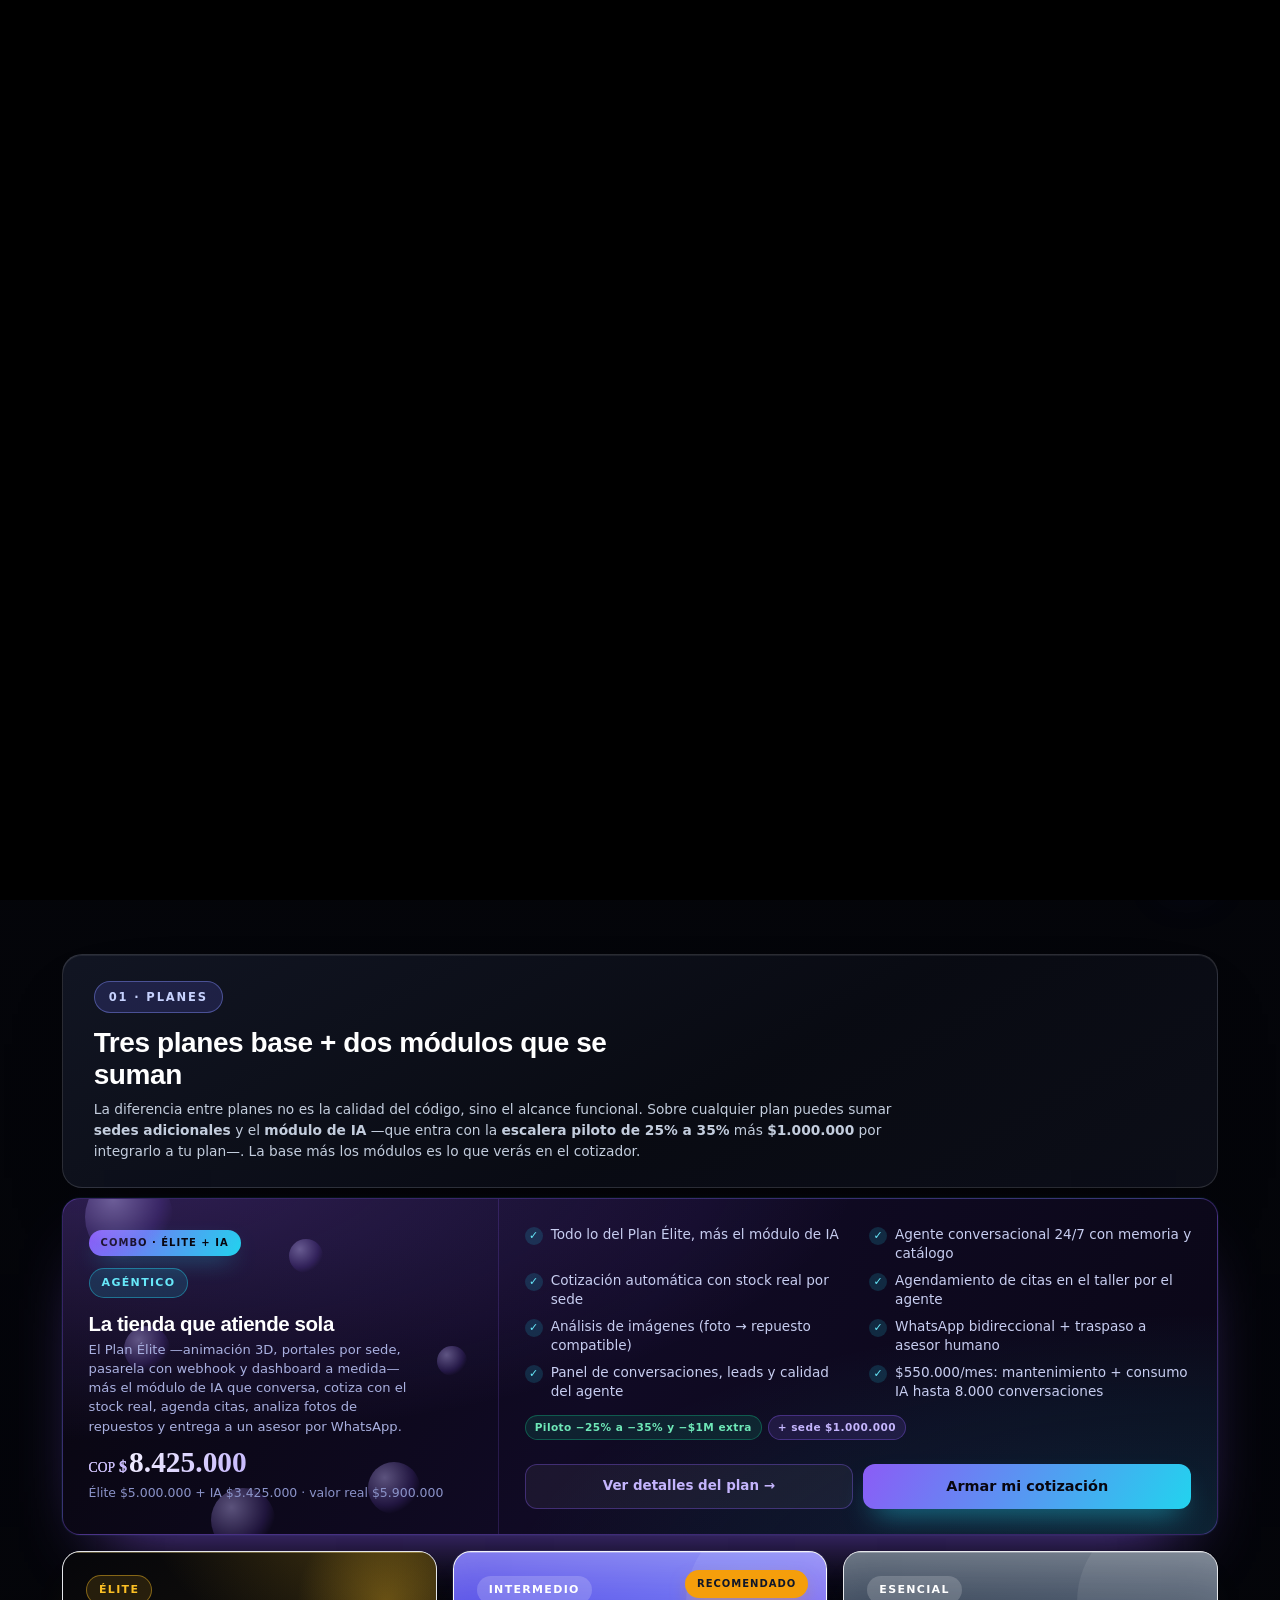
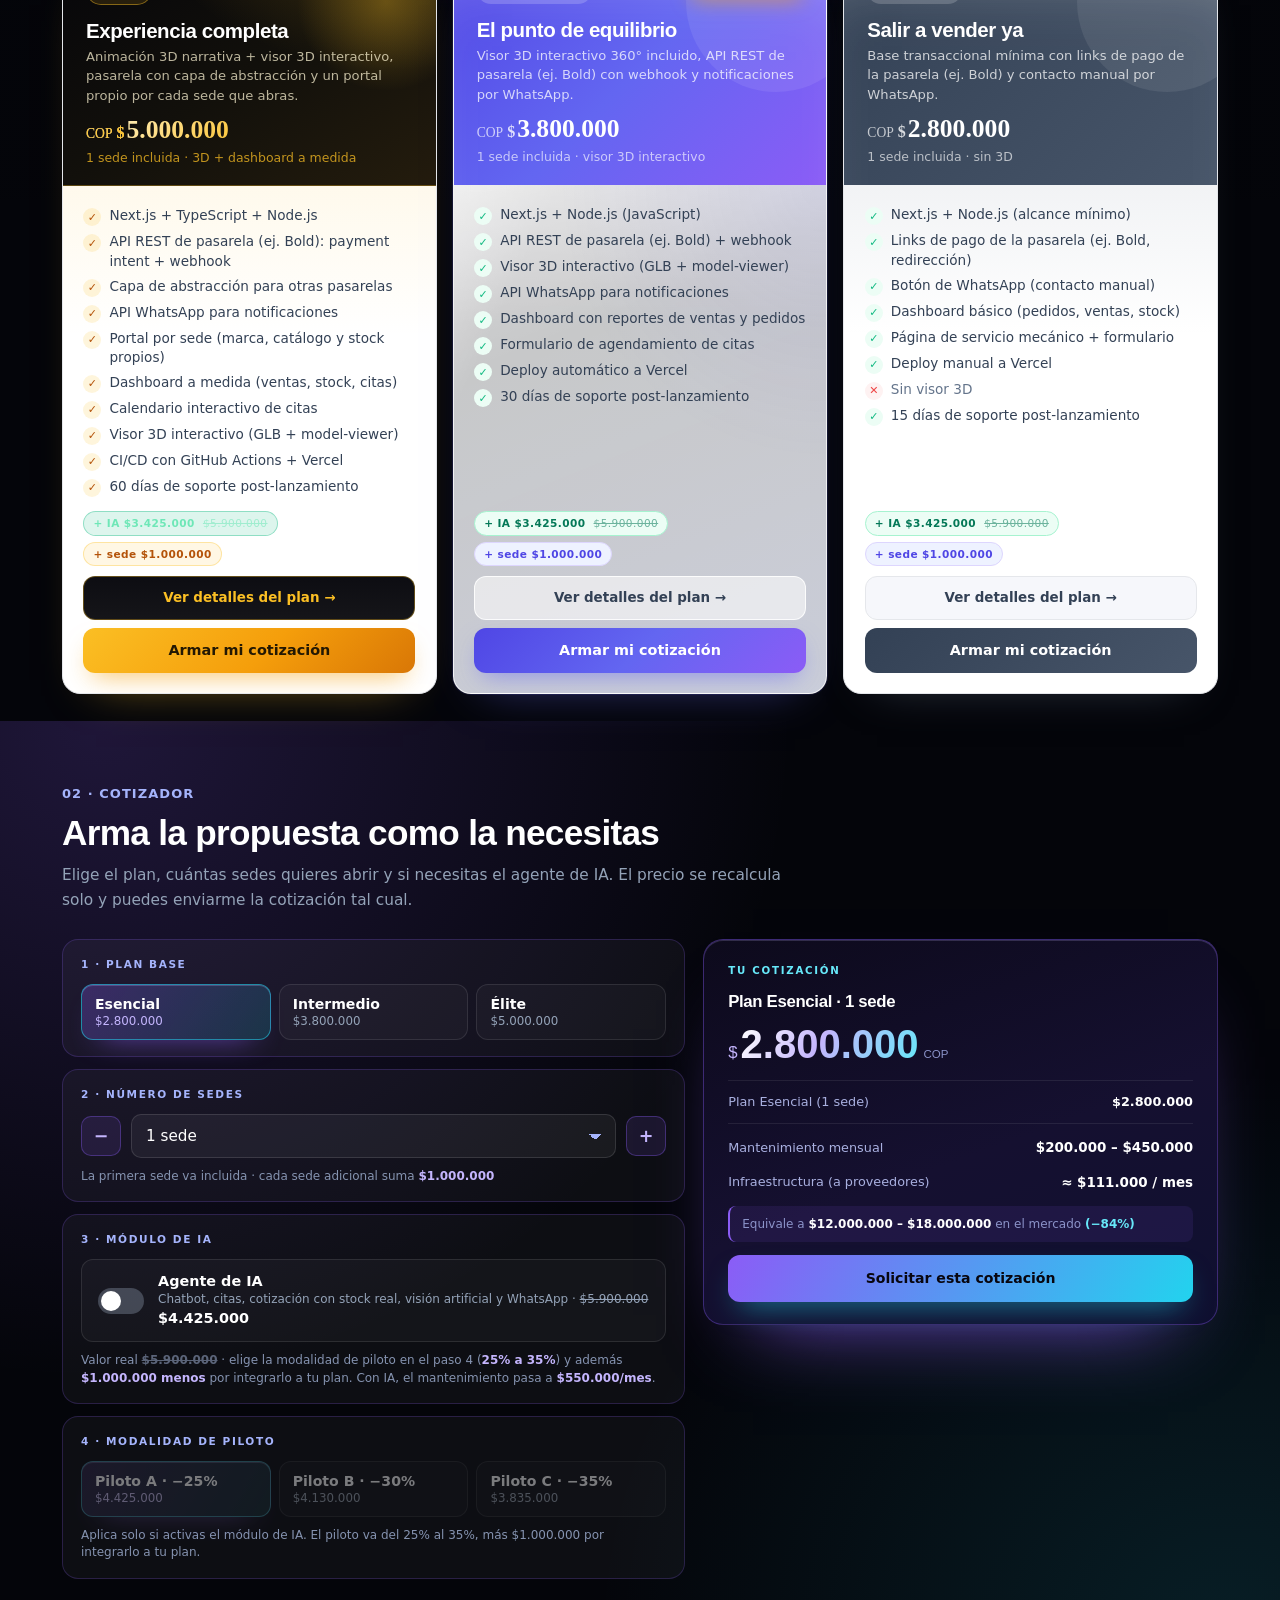
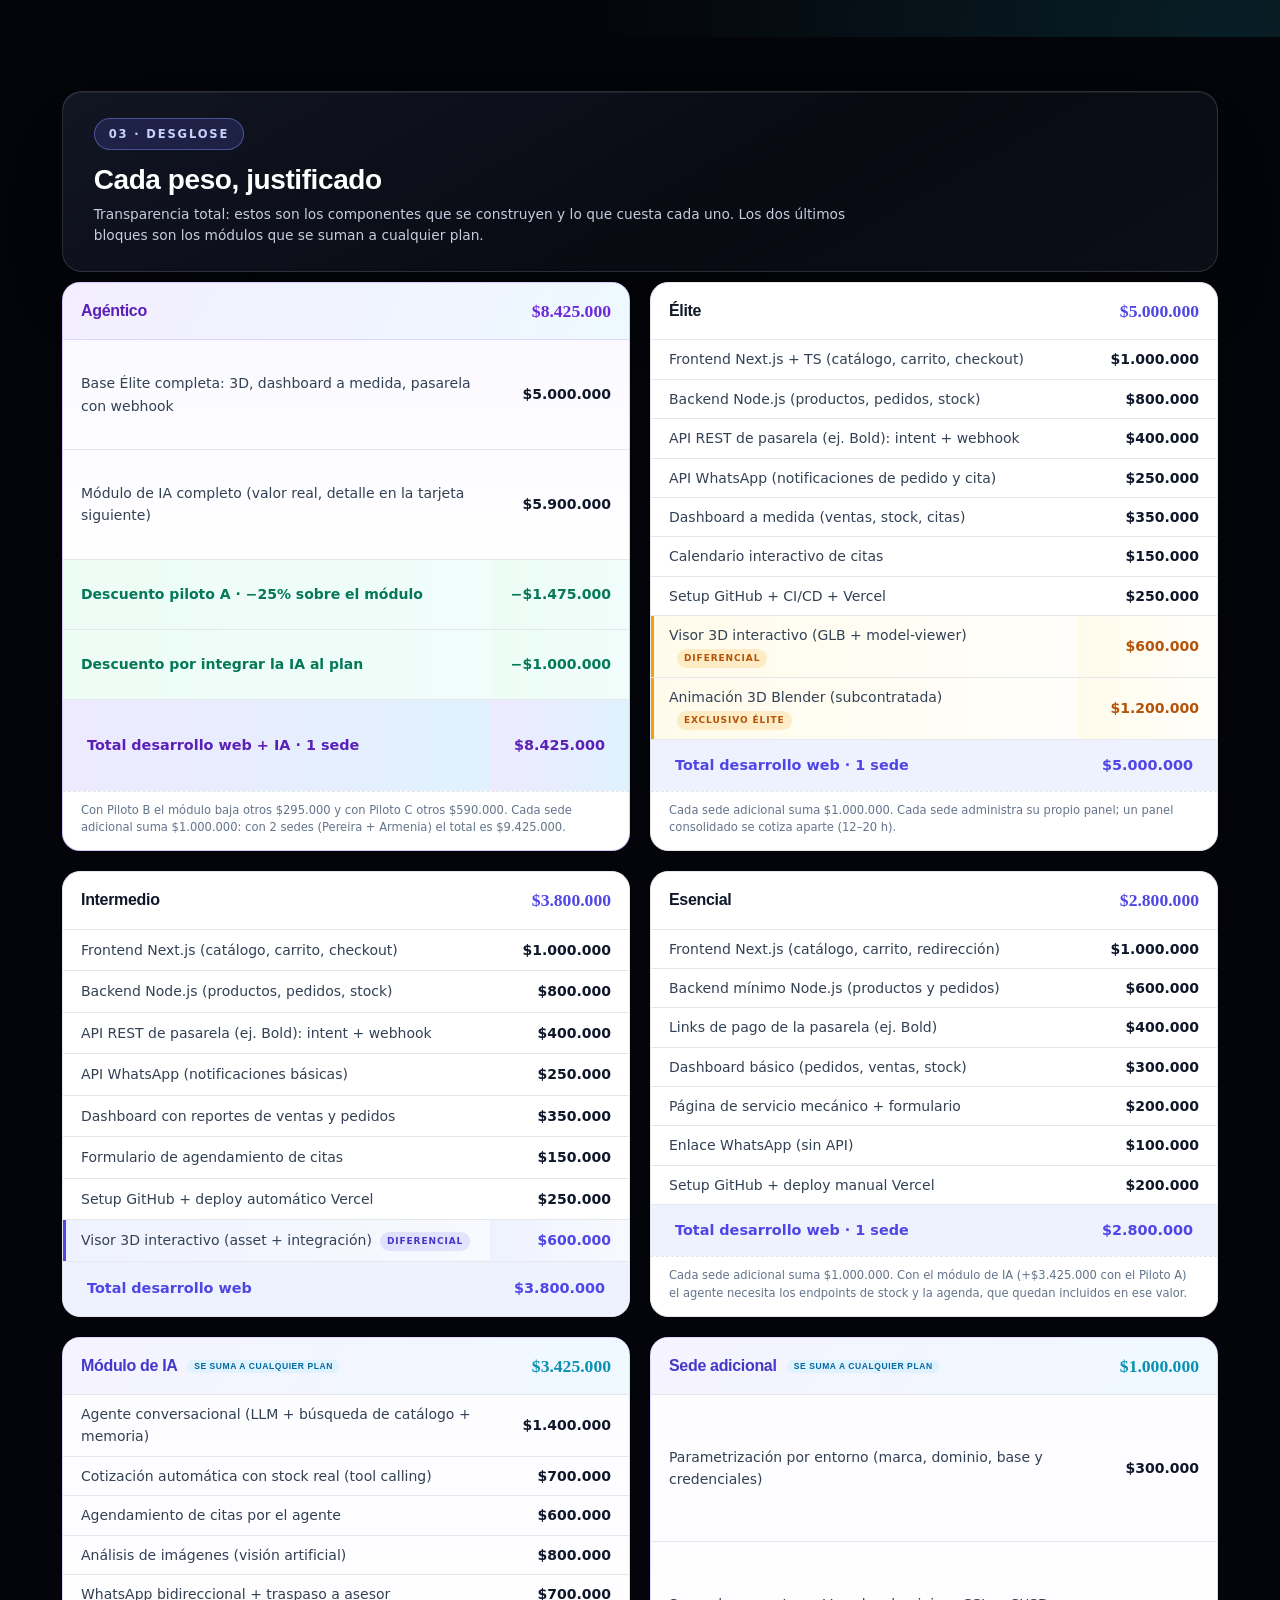
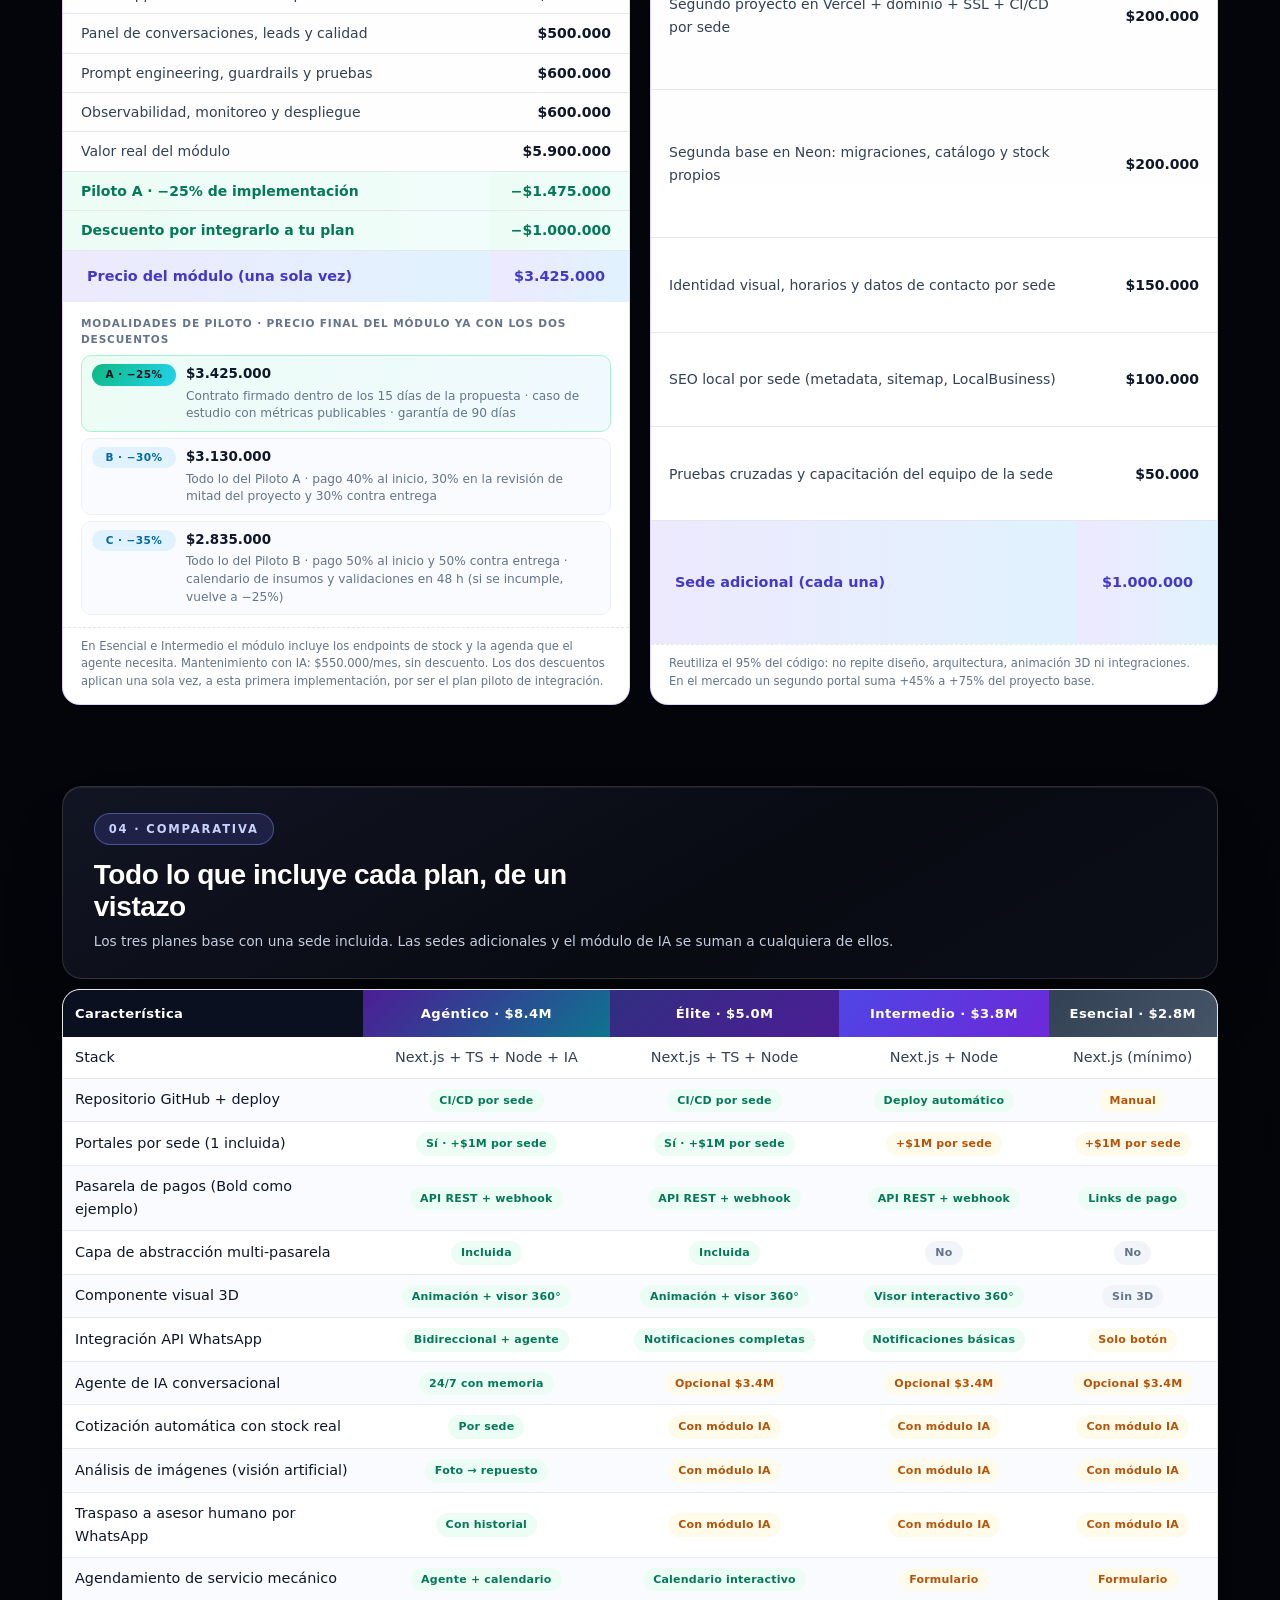
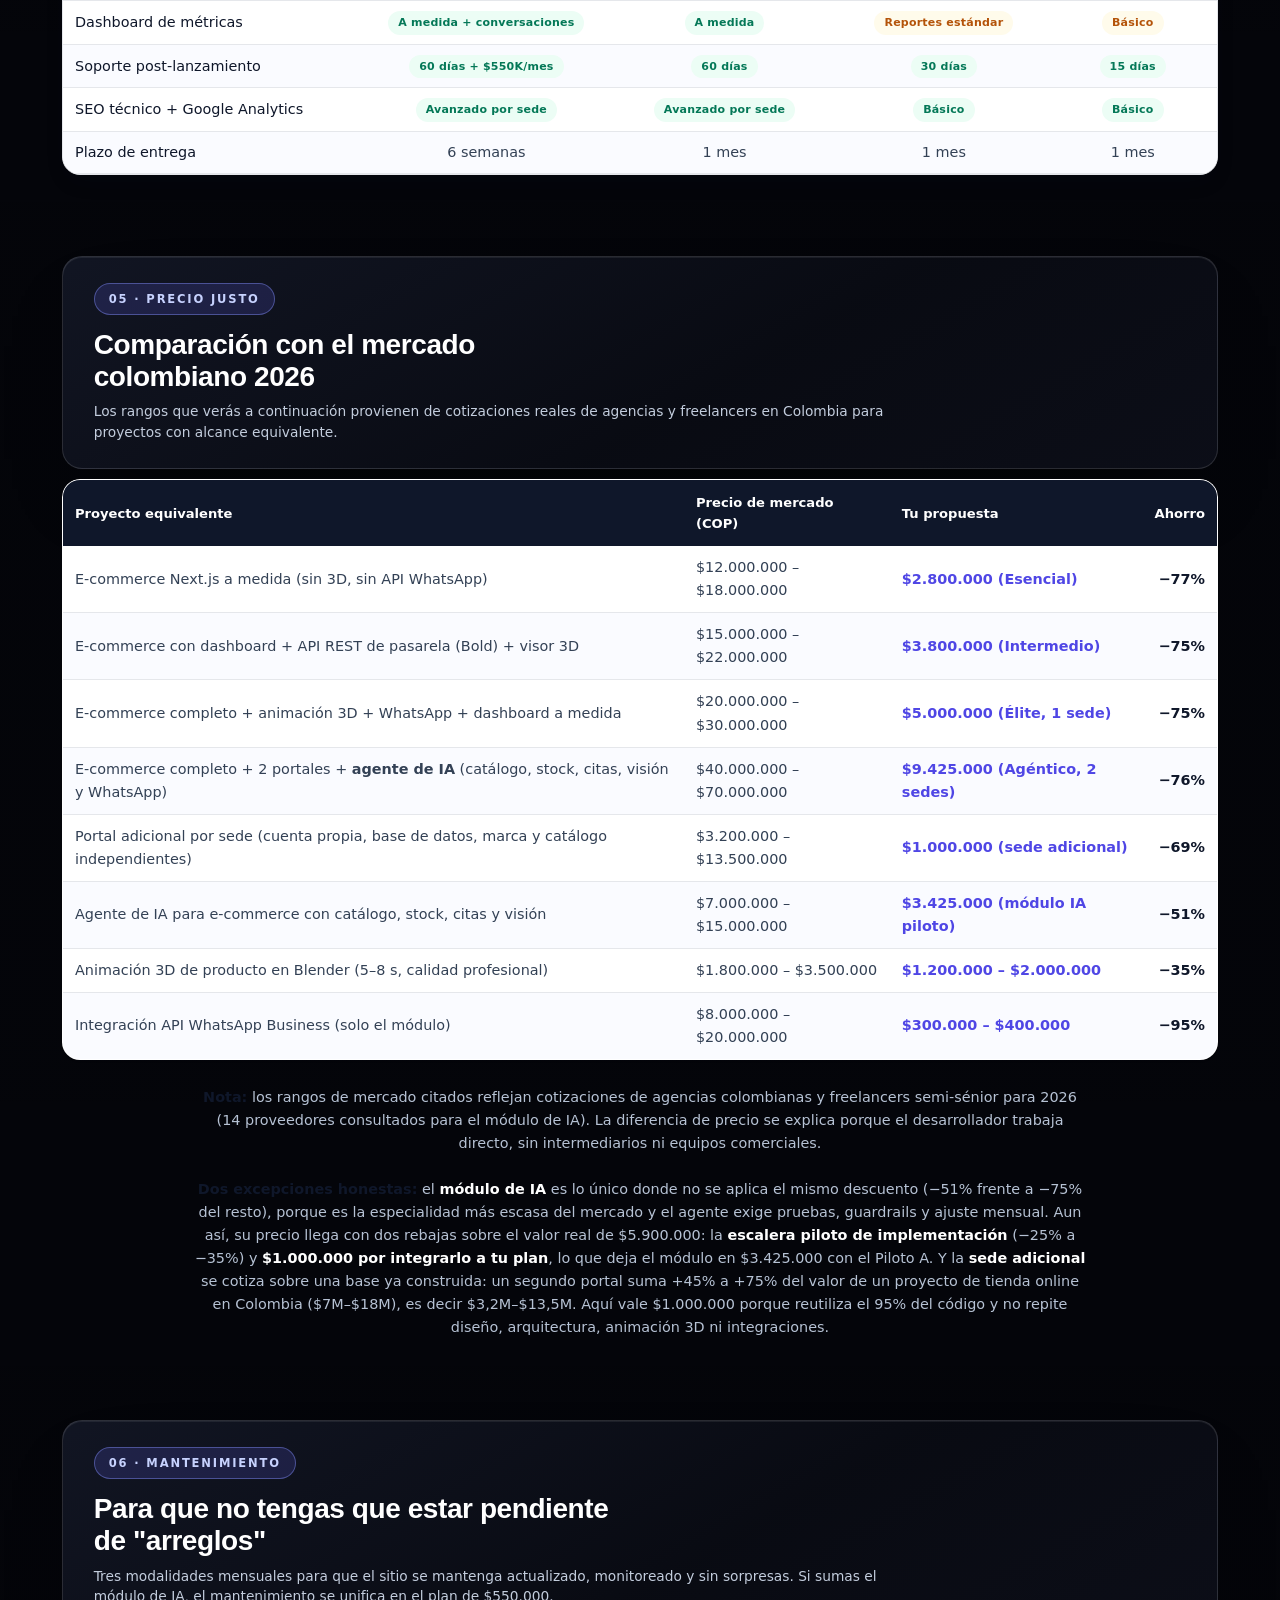
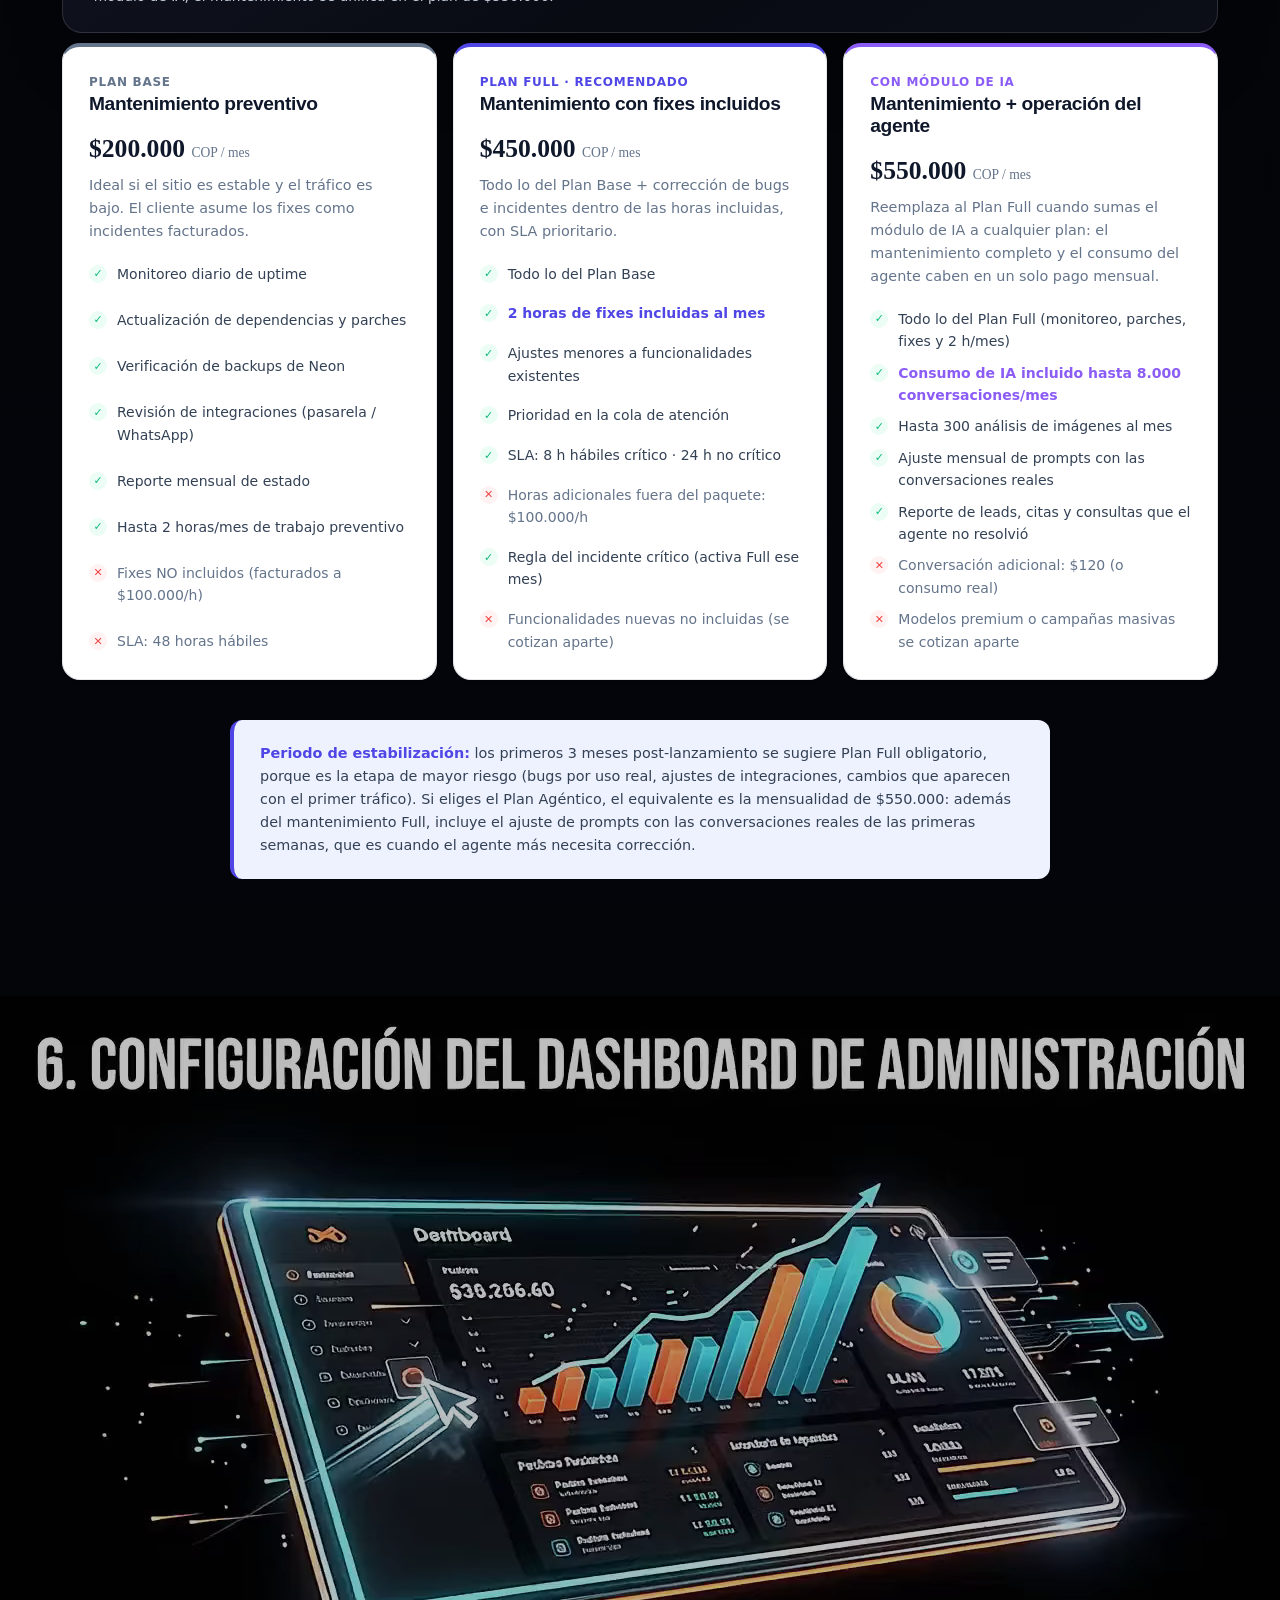
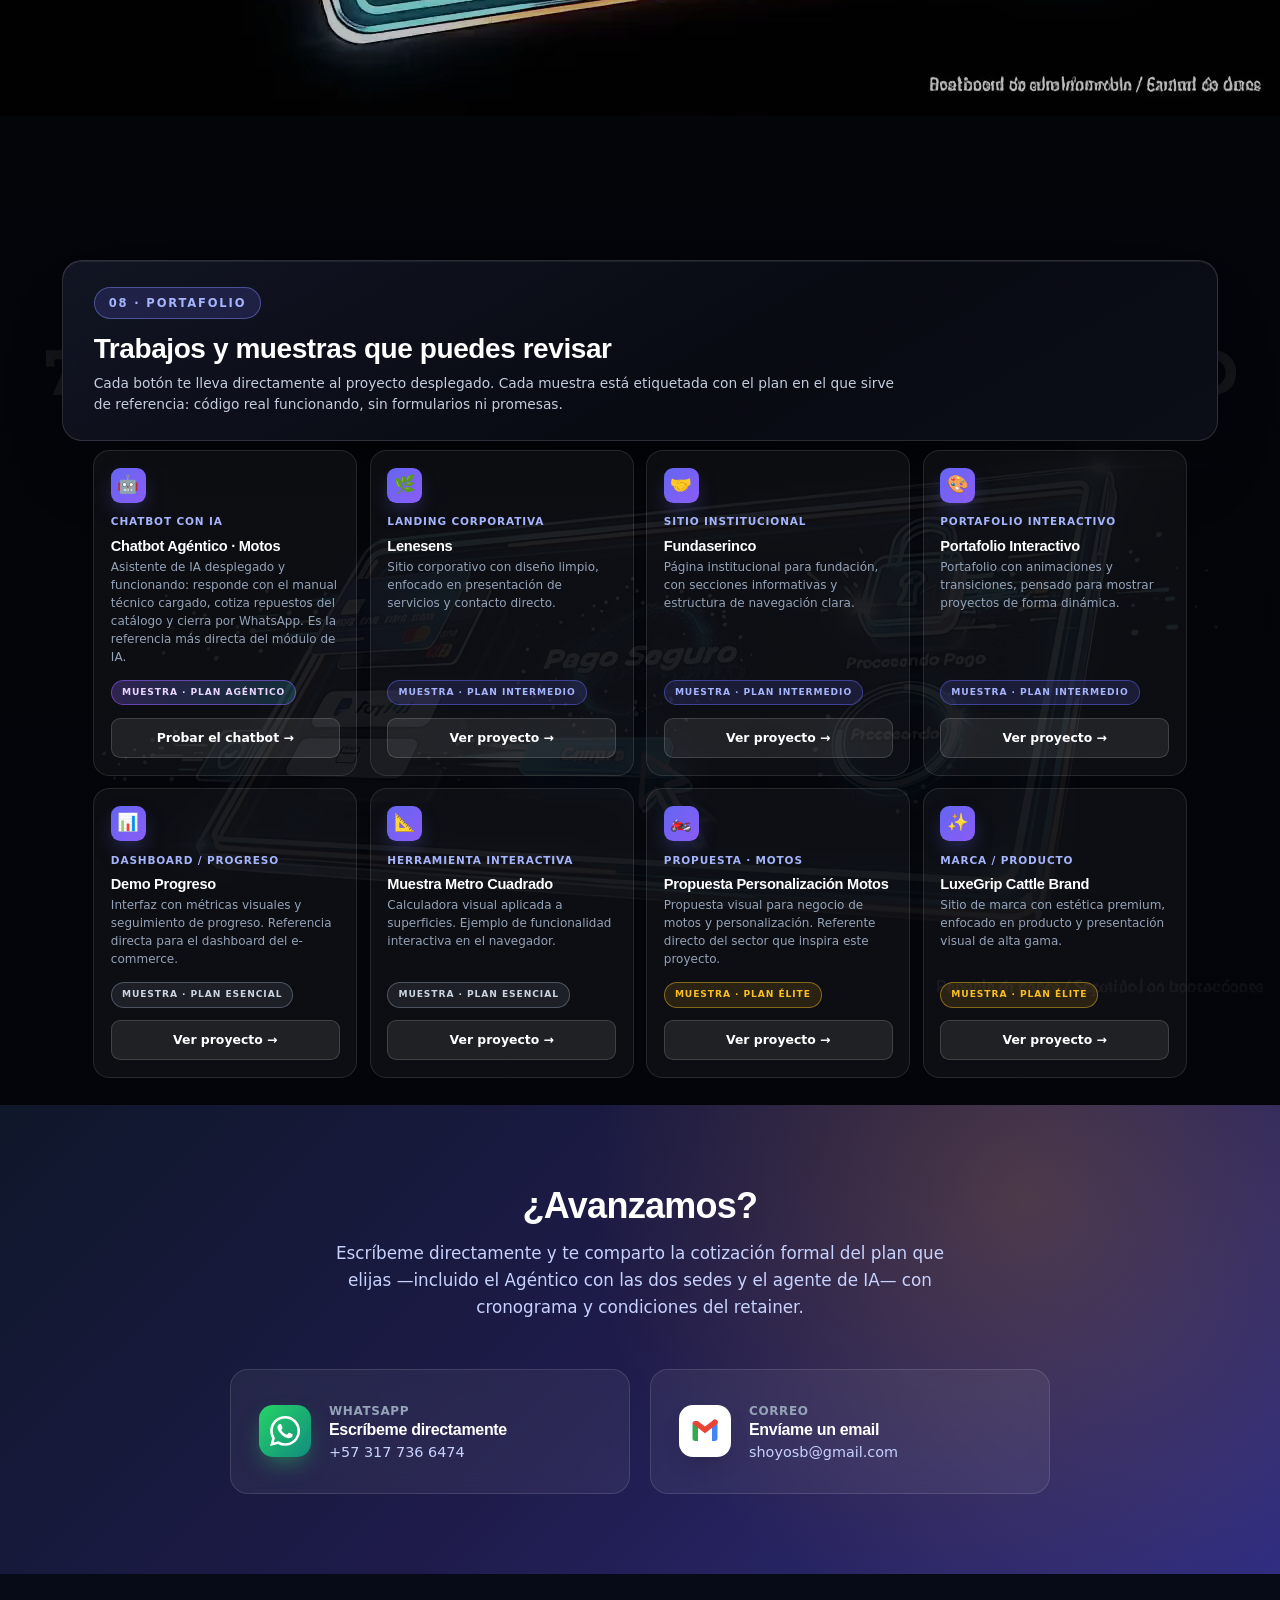
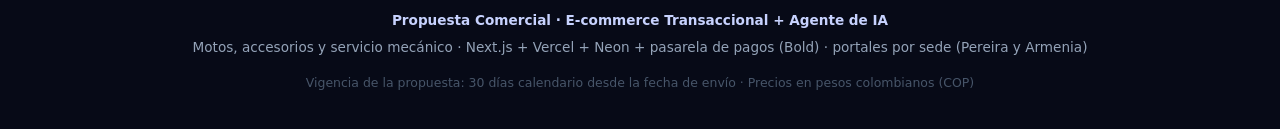
==== commit fbbb6491: "Add files via upload" ====
--- a/index.html
+++ b/index.html
@@ -4,13 +4,13 @@
 <meta charset="UTF-8">
 <meta name="viewport" content="width=device-width, initial-scale=1.0">
 <meta name="theme-color" content="#04050a">
-<meta name="description" content="Propuesta comercial de e-commerce transaccional para Motos y Partes de Occidente: tienda en línea, dashboard de métricas y pasarela de pagos. Tres planes desde $2.800.000 COP.">
+<meta name="description" content="Propuesta comercial de e-commerce transaccional para Motos y Partes de Occidente: tienda en línea, portales por sede, dashboard de métricas, pasarela de pagos y agente de IA. Cuatro planes desde $2.800.000 COP.">
 <link rel="icon" type="image/svg+xml" href="assets/img/favicon.svg">
 <title>Propuesta · E-commerce Transaccional | Motos, Accesorios y Servicio Mecánico</title>
 <link rel="preconnect" href="https://fonts.googleapis.com">
 <link rel="preconnect" href="https://fonts.gstatic.com" crossorigin>
 <link href="https://fonts.googleapis.com/css2?family=Inter:wght@300;400;500;600;700;800;900&family=Space+Grotesk:wght@500;600;700&display=swap" rel="stylesheet">
-<link rel="stylesheet" href="css/styles.css?v=20261111l">
+<link rel="stylesheet" href="css/styles.css?v=20261117e">
 </head>
 <body>
 
@@ -39,7 +39,7 @@
     <div class="wrap scene-content" data-scene-content>
       <span class="eyebrow"><span class="dot"></span>Propuesta Comercial · E-commerce Transaccional</span>
       <h1>Propuesta página web comercial,<br><span class="grad">motos y partes de occidente.</span></h1>
-      <p class="lead">Tres caminos concretos para vender en línea con cualquier pasarela de pagos (Bold como ejemplo), dashboard de métricas e integración con WhatsApp. Todo el código es tuyo, vive en GitHub y se despliega en Vercel.</p>
+      <p class="lead">Tres planes base para vender en línea con cualquier pasarela de pagos (Bold como ejemplo), dashboard de métricas e integración con WhatsApp. Sobre cualquiera puedes sumar <strong>sedes adicionales</strong> y el <strong>módulo de IA</strong> que atiende, cotiza con el stock real, agenda citas y analiza fotos de repuestos. Todo el código es tuyo, vive en GitHub y se despliega en Vercel.</p>
 
       <div class="hero-stats">
         <div class="hstat">
@@ -47,15 +47,15 @@
           <div class="lbl">Desde · Plan Esencial</div>
         </div>
         <div class="hstat">
-          <div class="num"><span data-count="30">30</span>–<span data-count="50">50</span> h</div>
-          <div class="lbl">Desarrollo real por plan</div>
+          <div class="num"><span data-count="4">4</span></div>
+          <div class="lbl">Planes y combos</div>
         </div>
         <div class="hstat">
-          <div class="num"><span data-count="1">1</span> mes</div>
-          <div class="lbl">Plazo de entrega</div>
+          <div class="num">≤ <span data-count="6">6</span> sem</div>
+          <div class="lbl">Plazo máximo de entrega</div>
         </div>
         <div class="hstat">
-          <div class="num">−<span data-count="55">55</span>%</div>
+          <div class="num">−<span data-count="70">70</span>%</div>
           <div class="lbl">Frente a mercado</div>
         </div>
       </div>
@@ -86,12 +86,45 @@
   <div class="wrap sec-head-wrap">
     <div class="sec-head-card" data-seq-content>
       <span class="sec-tag">01 · Planes</span>
-      <h2>Tres niveles, una misma base técnica</h2>
-      <p>La diferencia entre planes no es la calidad del código, sino el alcance funcional: cantidad de integraciones, profundidad del dashboard y componente visual 3D.</p>
+      <h2>Tres planes base + dos módulos que se suman</h2>
+      <p>La diferencia entre planes no es la calidad del código, sino el alcance funcional. Sobre cualquier plan puedes sumar <strong>sedes adicionales</strong> y el <strong>módulo de IA</strong> —que entra con la <strong>escalera piloto de 25% a 35%</strong> más <strong>$1.000.000</strong> por integrarlo a tu plan—. La base más los módulos es lo que verás en el cotizador.</p>
     </div>
   </div>
 
   <div class="wrap sec-body">
+
+    <!-- AGÉNTICO · PLAN DESTACADO -->
+    <article class="plan plan-agentic">
+      <div class="plan-head">
+        <div class="agentic-orbs" aria-hidden="true"><span></span><span></span><span></span><span></span><span></span><span></span></div>
+        <span class="badge-agentic">Combo · Élite + IA</span>
+        <span class="tier">Agéntico</span>
+        <h3>La tienda que atiende sola</h3>
+        <div class="sub">El Plan Élite —animación 3D, portales por sede, pasarela con webhook y dashboard a medida— más el módulo de IA que conversa, cotiza con el stock real, agenda citas, analiza fotos de repuestos y entrega a un asesor por WhatsApp.</div>
+        <div class="price"><small>COP</small><span class="cur">$</span>8.425.000</div>
+        <div class="price-note">Élite $5.000.000 + IA $3.425.000 · valor real $5.900.000</div>
+      </div>
+      <div class="plan-body">
+        <ul>
+          <li><span class="ico">✓</span>Todo lo del Plan Élite, más el módulo de IA</li>
+          <li><span class="ico">✓</span>Agente conversacional 24/7 con memoria y catálogo</li>
+          <li><span class="ico">✓</span>Cotización automática con stock real por sede</li>
+          <li><span class="ico">✓</span>Agendamiento de citas en el taller por el agente</li>
+          <li><span class="ico">✓</span>Análisis de imágenes (foto → repuesto compatible)</li>
+          <li><span class="ico">✓</span>WhatsApp bidireccional + traspaso a asesor humano</li>
+          <li><span class="ico">✓</span>Panel de conversaciones, leads y calidad del agente</li>
+          <li><span class="ico">✓</span>$550.000/mes: mantenimiento + consumo IA hasta 8.000 conversaciones</li>
+        </ul>
+        <div class="plan-addons">
+          <span class="pilot">Piloto −25% a −35% y −$1M extra</span><span>+ sede $1.000.000</span>
+        </div>
+        <div class="plan-actions">
+          <a href="planes/agentico.html" class="plan-details">Ver detalles del plan →</a>
+          <a href="#cotizador" class="plan-cta">Armar mi cotización</a>
+        </div>
+      </div>
+    </article>
+
     <div class="plans">
 
       <!-- ELITE -->
@@ -103,9 +136,9 @@
           </div>
           <span class="tier">Élite</span>
           <h3>Experiencia completa</h3>
-          <div class="sub">Animación 3D narrativa + visor 3D interactivo, API REST de cualquier pasarela (Bold como ejemplo) y capa de abstracción para cambiarla.</div>
+          <div class="sub">Animación 3D narrativa + visor 3D interactivo, pasarela con capa de abstracción y un portal propio por cada sede que abras.</div>
           <div class="price"><small>COP</small><span class="cur">$</span>5.000.000</div>
-          <div class="price-note">Incluye animación 3D Blender + visor 3D</div>
+          <div class="price-note">1 sede incluida · 3D + dashboard a medida</div>
         </div>
         <div class="plan-body">
           <ul>
@@ -113,14 +146,18 @@
             <li><span class="ico">✓</span>API REST de pasarela (ej. Bold): payment intent + webhook</li>
             <li><span class="ico">✓</span>Capa de abstracción para otras pasarelas</li>
             <li><span class="ico">✓</span>API WhatsApp para notificaciones</li>
+            <li><span class="ico">✓</span>Portal por sede (marca, catálogo y stock propios)</li>
             <li><span class="ico">✓</span>Dashboard a medida (ventas, stock, citas)</li>
             <li><span class="ico">✓</span>Calendario interactivo de citas</li>
             <li><span class="ico">✓</span>Visor 3D interactivo (GLB + model-viewer)</li>
             <li><span class="ico">✓</span>CI/CD con GitHub Actions + Vercel</li>
             <li><span class="ico">✓</span>60 días de soporte post-lanzamiento</li>
           </ul>
+          <div class="plan-addons">
+            <span class="pilot">+ IA $3.425.000 <s>$5.900.000</s></span><span>+ sede $1.000.000</span>
+          </div>
           <a href="planes/elite.html" class="plan-details">Ver detalles del plan →</a>
-          <a href="#contacto" class="plan-cta">Solicitar propuesta Élite</a>
+          <a href="#cotizador" class="plan-cta">Armar mi cotización</a>
         </div>
       </article>
 
@@ -132,7 +169,7 @@
           <h3>El punto de equilibrio</h3>
           <div class="sub">Visor 3D interactivo 360° incluido, API REST de pasarela (ej. Bold) con webhook y notificaciones por WhatsApp.</div>
           <div class="price"><small>COP</small><span class="cur">$</span>3.800.000</div>
-          <div class="price-note">Incluye visor 3D interactivo · sin costos aparte</div>
+          <div class="price-note">1 sede incluida · visor 3D interactivo</div>
         </div>
         <div class="plan-body">
           <ul>
@@ -145,8 +182,11 @@
             <li><span class="ico">✓</span>Deploy automático a Vercel</li>
             <li><span class="ico">✓</span>30 días de soporte post-lanzamiento</li>
           </ul>
+          <div class="plan-addons">
+            <span class="pilot">+ IA $3.425.000 <s>$5.900.000</s></span><span>+ sede $1.000.000</span>
+          </div>
           <a href="planes/intermedio.html" class="plan-details">Ver detalles del plan →</a>
-          <a href="#contacto" class="plan-cta">Solicitar propuesta Intermedia</a>
+          <a href="#cotizador" class="plan-cta">Armar mi cotización</a>
         </div>
       </article>
 
@@ -157,7 +197,7 @@
           <h3>Salir a vender ya</h3>
           <div class="sub">Base transaccional mínima con links de pago de la pasarela (ej. Bold) y contacto manual por WhatsApp.</div>
           <div class="price"><small>COP</small><span class="cur">$</span>2.800.000</div>
-          <div class="price-note">Sin 3D · fotografía profesional</div>
+          <div class="price-note">1 sede incluida · sin 3D</div>
         </div>
         <div class="plan-body">
           <ul>
@@ -170,11 +210,104 @@
             <li class="no"><span class="ico">✕</span>Sin visor 3D</li>
             <li><span class="ico">✓</span>15 días de soporte post-lanzamiento</li>
           </ul>
+          <div class="plan-addons">
+            <span class="pilot">+ IA $3.425.000 <s>$5.900.000</s></span><span>+ sede $1.000.000</span>
+          </div>
           <a href="planes/esencial.html" class="plan-details">Ver detalles del plan →</a>
-          <a href="#contacto" class="plan-cta">Solicitar propuesta Esencial</a>
+          <a href="#cotizador" class="plan-cta">Armar mi cotización</a>
         </div>
       </article>
 
+    </div>
+  </div>
+</section>
+
+<!-- ================= COTIZADOR INTERACTIVO ================= -->
+<section id="cotizador" class="calc-scene" data-nav="Cotizador">
+  <div class="wrap">
+    <div class="calc-head">
+      <span class="sec-tag">02 · Cotizador</span>
+      <h2>Arma la propuesta como la necesitas</h2>
+      <p>Elige el plan, cuántas sedes quieres abrir y si necesitas el agente de IA. El precio se recalcula solo y puedes enviarme la cotización tal cual.</p>
+    </div>
+
+    <div class="calc-grid">
+      <div class="calc-controls">
+
+        <div class="calc-block">
+          <span class="calc-label">1 · Plan base</span>
+          <div class="plan-pick" id="pickPlan" role="radiogroup" aria-label="Plan base">
+            <button type="button" class="pick is-on" data-plan="esencial" role="radio" aria-checked="true">
+              <strong>Esencial</strong><small>$2.800.000</small>
+            </button>
+            <button type="button" class="pick" data-plan="intermedio" role="radio" aria-checked="false">
+              <strong>Intermedio</strong><small>$3.800.000</small>
+            </button>
+            <button type="button" class="pick" data-plan="elite" role="radio" aria-checked="false">
+              <strong>Élite</strong><small>$5.000.000</small>
+            </button>
+          </div>
+        </div>
+
+        <div class="calc-block">
+          <label class="calc-label" for="calcSedes">2 · Número de sedes</label>
+          <div class="sedes-row">
+            <button type="button" class="step" data-step="-1" aria-label="Quitar una sede">−</button>
+            <select id="calcSedes">
+              <option value="1" selected>1 sede</option>
+              <option value="2">2 sedes</option>
+              <option value="3">3 sedes</option>
+              <option value="4">4 sedes</option>
+              <option value="5">5 sedes</option>
+              <option value="6">6 sedes</option>
+            </select>
+            <button type="button" class="step" data-step="1" aria-label="Agregar una sede">+</button>
+          </div>
+          <p class="calc-hint">La primera sede va incluida · cada sede adicional suma <strong>$1.000.000</strong></p>
+        </div>
+
+        <div class="calc-block">
+          <span class="calc-label">3 · Módulo de IA</span>
+          <button type="button" class="ia-toggle" id="calcIa" role="switch" aria-checked="false">
+            <span class="ia-switch" aria-hidden="true"></span>
+            <span class="ia-text">
+              <strong>Agente de IA</strong>
+              <small>Chatbot, citas, cotización con stock real, visión artificial y WhatsApp · <s class="was">$5.900.000</s> <strong>$4.425.000</strong></small>
+            </span>
+          </button>
+          <p class="calc-hint">Valor real <s class="was">$5.900.000</s> · elige la modalidad de piloto en el paso 4 (<strong>25% a 35%</strong>) y además <strong>$1.000.000 menos</strong> por integrarlo a tu plan. Con IA, el mantenimiento pasa a <strong>$550.000/mes</strong>.</p>
+        </div>
+
+        <div class="calc-block">
+          <span class="calc-label">4 · Modalidad de piloto</span>
+          <div class="plan-pick" id="pickPiloto" role="radiogroup" aria-label="Modalidad de piloto">
+            <button type="button" class="pick is-on" data-piloto="a" role="radio" aria-checked="true">
+              <strong>Piloto A · −25%</strong><small>$4.425.000</small>
+            </button>
+            <button type="button" class="pick" data-piloto="b" role="radio" aria-checked="false">
+              <strong>Piloto B · −30%</strong><small>$4.130.000</small>
+            </button>
+            <button type="button" class="pick" data-piloto="c" role="radio" aria-checked="false">
+              <strong>Piloto C · −35%</strong><small>$3.835.000</small>
+            </button>
+          </div>
+          <p class="calc-hint" id="pilotHint">Aplica solo si activas el módulo de IA. El piloto va del 25% al 35%, más $1.000.000 por integrarlo a tu plan.</p>
+        </div>
+
+      </div>
+
+      <aside class="calc-result" aria-live="polite">
+        <span class="cr-tag">Tu cotización</span>
+        <h3 id="crTitle">Plan Esencial · 1 sede</h3>
+        <div class="cr-total"><span class="cur">$</span><span id="crTotal">2.800.000</span><small>COP</small></div>
+        <ul class="cr-lines" id="crLines"></ul>
+        <div class="cr-row"><span>Mantenimiento mensual</span><strong id="crMonthly">$200.000 – $450.000</strong></div>
+        <div class="cr-row"><span>Infraestructura (a proveedores)</span><strong id="crInfra">≈ $111.000 / mes</strong></div>
+        <p class="cr-market" id="crMarket">Equivale a $12.000.000 – $18.000.000 en el mercado (−77%)</p>
+        <a class="cr-cta" id="crCta"
+           href="https://wa.me/573177366474"
+           target="_blank" rel="noopener">Solicitar esta cotización</a>
+      </aside>
     </div>
   </div>
 </section>
@@ -195,14 +328,30 @@
 
   <div class="wrap sec-head-wrap">
     <div class="sec-head-card" data-seq-content>
-      <span class="sec-tag">02 · Desglose</span>
+      <span class="sec-tag">03 · Desglose</span>
       <h2>Cada peso, justificado</h2>
-      <p>Transparencia total: estos son los componentes que se construyen y las horas de desarrollo asignadas a cada uno. Los ítems resaltados son los que marcan la diferencia entre planes.</p>
+      <p>Transparencia total: estos son los componentes que se construyen y lo que cuesta cada uno. Los dos últimos bloques son los módulos que se suman a cualquier plan.</p>
     </div>
   </div>
 
   <div class="wrap sec-body">
     <div class="breakdown">
+
+      <!-- Desglose Agéntico -->
+      <div class="bd-card bd-agentic">
+        <div class="bd-head">
+          <h4>Agéntico</h4>
+          <span class="total">$8.425.000</span>
+        </div>
+        <table>
+          <tr><td>Base Élite completa: 3D, dashboard a medida, pasarela con webhook</td><td>$5.000.000</td></tr>
+          <tr><td>Módulo de IA completo (valor real, detalle en la tarjeta siguiente)</td><td>$5.900.000</td></tr>
+          <tr class="pilot"><td>Descuento piloto A · −25% sobre el módulo</td><td>−$1.475.000</td></tr>
+          <tr class="pilot"><td>Descuento por integrar la IA al plan</td><td>−$1.000.000</td></tr>
+          <tr class="sum"><td>Total desarrollo web + IA · 1 sede</td><td>$8.425.000</td></tr>
+        </table>
+        <p class="bd-foot">Con Piloto B el módulo baja otros $295.000 y con Piloto C otros $590.000. Cada sede adicional suma $1.000.000: con 2 sedes (Pereira + Armenia) el total es $9.425.000.</p>
+      </div>
 
       <!-- Desglose Elite -->
       <div class="bd-card">
@@ -220,8 +369,9 @@
           <tr><td>Setup GitHub + CI/CD + Vercel</td><td>$250.000</td></tr>
           <tr class="diff-elite"><td>Visor 3D interactivo (GLB + model-viewer)<span class="bd-badge elite">Diferencial</span></td><td>$600.000</td></tr>
           <tr class="diff-elite"><td>Animación 3D Blender (subcontratada)<span class="bd-badge elite">Exclusivo Élite</span></td><td>$1.200.000</td></tr>
-          <tr class="sum"><td>Total desarrollo web</td><td>$5.000.000</td></tr>
+          <tr class="sum"><td>Total desarrollo web · 1 sede</td><td>$5.000.000</td></tr>
         </table>
+        <p class="bd-foot">Cada sede adicional suma $1.000.000. Cada sede administra su propio panel; un panel consolidado se cotiza aparte (12–20 h).</p>
       </div>
 
       <!-- Desglose Intermedio -->
@@ -257,8 +407,56 @@
           <tr><td>Página de servicio mecánico + formulario</td><td>$200.000</td></tr>
           <tr><td>Enlace WhatsApp (sin API)</td><td>$100.000</td></tr>
           <tr><td>Setup GitHub + deploy manual Vercel</td><td>$200.000</td></tr>
-          <tr class="sum"><td>Total desarrollo web</td><td>$2.800.000</td></tr>
+          <tr class="sum"><td>Total desarrollo web · 1 sede</td><td>$2.800.000</td></tr>
         </table>
+        <p class="bd-foot">Cada sede adicional suma $1.000.000. Con el módulo de IA (+$3.425.000 con el Piloto A) el agente necesita los endpoints de stock y la agenda, que quedan incluidos en ese valor.</p>
+      </div>
+
+      <!-- Módulo IA · se suma a cualquier plan -->
+      <div class="bd-card bd-addon">
+        <div class="bd-head">
+          <h4>Módulo de IA <span class="bd-addon-tag">Se suma a cualquier plan</span></h4>
+          <span class="total">$3.425.000</span>
+        </div>
+        <table>
+          <tr><td>Agente conversacional (LLM + búsqueda de catálogo + memoria)</td><td>$1.400.000</td></tr>
+          <tr><td>Cotización automática con stock real (tool calling)</td><td>$700.000</td></tr>
+          <tr><td>Agendamiento de citas por el agente</td><td>$600.000</td></tr>
+          <tr><td>Análisis de imágenes (visión artificial)</td><td>$800.000</td></tr>
+          <tr><td>WhatsApp bidireccional + traspaso a asesor</td><td>$700.000</td></tr>
+          <tr><td>Panel de conversaciones, leads y calidad</td><td>$500.000</td></tr>
+          <tr><td>Prompt engineering, guardrails y pruebas</td><td>$600.000</td></tr>
+          <tr><td>Observabilidad, monitoreo y despliegue</td><td>$600.000</td></tr>
+          <tr><td>Valor real del módulo</td><td>$5.900.000</td></tr>
+          <tr class="pilot"><td>Piloto A · −25% de implementación</td><td>−$1.475.000</td></tr>
+          <tr class="pilot"><td>Descuento por integrarlo a tu plan</td><td>−$1.000.000</td></tr>
+          <tr class="sum"><td>Precio del módulo (una sola vez)</td><td>$3.425.000</td></tr>
+        </table>
+        <span class="pl-lead">Modalidades de piloto · precio final del módulo ya con los dos descuentos</span>
+        <div class="pilot-ladder">
+          <div class="pl-row is-on"><span class="pl-tag">A · −25%</span><b>$3.425.000</b><em>Contrato firmado dentro de los 15 días de la propuesta · caso de estudio con métricas publicables · garantía de 90 días</em></div>
+          <div class="pl-row"><span class="pl-tag">B · −30%</span><b>$3.130.000</b><em>Todo lo del Piloto A · pago 40% al inicio, 30% en la revisión de mitad del proyecto y 30% contra entrega</em></div>
+          <div class="pl-row"><span class="pl-tag">C · −35%</span><b>$2.835.000</b><em>Todo lo del Piloto B · pago 50% al inicio y 50% contra entrega · calendario de insumos y validaciones en 48 h (si se incumple, vuelve a −25%)</em></div>
+        </div>
+        <p class="bd-foot">En Esencial e Intermedio el módulo incluye los endpoints de stock y la agenda que el agente necesita. Mantenimiento con IA: $550.000/mes, sin descuento. Los dos descuentos aplican una sola vez, a esta primera implementación, por ser el plan piloto de integración.</p>
+      </div>
+
+      <!-- Sede adicional · se suma a cualquier plan -->
+      <div class="bd-card bd-addon">
+        <div class="bd-head">
+          <h4>Sede adicional <span class="bd-addon-tag">Se suma a cualquier plan</span></h4>
+          <span class="total">$1.000.000</span>
+        </div>
+        <table>
+          <tr><td>Parametrización por entorno (marca, dominio, base y credenciales)</td><td>$300.000</td></tr>
+          <tr><td>Segundo proyecto en Vercel + dominio + SSL + CI/CD por sede</td><td>$200.000</td></tr>
+          <tr><td>Segunda base en Neon: migraciones, catálogo y stock propios</td><td>$200.000</td></tr>
+          <tr><td>Identidad visual, horarios y datos de contacto por sede</td><td>$150.000</td></tr>
+          <tr><td>SEO local por sede (metadata, sitemap, LocalBusiness)</td><td>$100.000</td></tr>
+          <tr><td>Pruebas cruzadas y capacitación del equipo de la sede</td><td>$50.000</td></tr>
+          <tr class="sum"><td>Sede adicional (cada una)</td><td>$1.000.000</td></tr>
+        </table>
+        <p class="bd-foot">Reutiliza el 95% del código: no repite diseño, arquitectura, animación 3D ni integraciones. En el mercado un segundo portal suma +45% a +75% del proyecto base.</p>
       </div>
 
     </div>
@@ -281,9 +479,9 @@
 
   <div class="wrap sec-head-wrap">
     <div class="sec-head-card" data-seq-content>
-      <span class="sec-tag">03 · Comparativa</span>
+      <span class="sec-tag">04 · Comparativa</span>
       <h2>Todo lo que incluye cada plan, de un vistazo</h2>
-      <p>Características técnicas comparadas lado a lado para que elijas con información completa.</p>
+      <p>Los tres planes base con una sede incluida. Las sedes adicionales y el módulo de IA se suman a cualquiera de ellos.</p>
     </div>
   </div>
 
@@ -293,23 +491,29 @@
         <thead>
           <tr>
             <th>Característica</th>
+            <th class="center hl-agentic">Agéntico · $8.4M</th>
             <th class="center hl-elite">Élite · $5.0M</th>
             <th class="center hl-inter">Intermedio · $3.8M</th>
             <th class="center hl-ess">Esencial · $2.8M</th>
           </tr>
         </thead>
         <tbody>
-          <tr><td>Stack</td><td class="center">Next.js + TS + Node</td><td class="center">Next.js + Node</td><td class="center">Next.js (mínimo)</td></tr>
-          <tr><td>Repositorio GitHub + deploy</td><td class="center"><span class="chip yes">CI/CD completo</span></td><td class="center"><span class="chip yes">Deploy automático</span></td><td class="center"><span class="chip partial">Manual</span></td></tr>
-          <tr><td>Pasarela de pagos (Bold como ejemplo)</td><td class="center"><span class="chip yes">API REST + webhook</span></td><td class="center"><span class="chip yes">API REST + webhook</span></td><td class="center"><span class="chip yes">Links de pago</span></td></tr>
-          <tr><td>Capa de abstracción multi-pasarela</td><td class="center"><span class="chip yes">Incluida</span></td><td class="center"><span class="chip no">No</span></td><td class="center"><span class="chip no">No</span></td></tr>
-          <tr><td>Componente visual 3D</td><td class="center"><span class="chip yes">Animación + visor 360°</span></td><td class="center"><span class="chip yes">Visor interactivo 360°</span></td><td class="center"><span class="chip no">Sin 3D</span></td></tr>
-          <tr><td>Integración API WhatsApp</td><td class="center"><span class="chip yes">Notificaciones completas</span></td><td class="center"><span class="chip yes">Notificaciones básicas</span></td><td class="center"><span class="chip partial">Solo botón</span></td></tr>
-          <tr><td>Dashboard de métricas</td><td class="center"><span class="chip yes">A medida</span></td><td class="center"><span class="chip partial">Reportes estándar</span></td><td class="center"><span class="chip partial">Básico</span></td></tr>
-          <tr><td>Agendamiento de servicio mecánico</td><td class="center"><span class="chip yes">Calendario interactivo</span></td><td class="center"><span class="chip partial">Formulario</span></td><td class="center"><span class="chip partial">Formulario</span></td></tr>
-          <tr><td>Soporte post-lanzamiento</td><td class="center"><span class="chip yes">60 días</span></td><td class="center"><span class="chip yes">30 días</span></td><td class="center"><span class="chip yes">15 días</span></td></tr>
-          <tr><td>SEO técnico + Google Analytics</td><td class="center"><span class="chip yes">Avanzado</span></td><td class="center"><span class="chip yes">Básico</span></td><td class="center"><span class="chip yes">Básico</span></td></tr>
-          <tr><td>Plazo de entrega</td><td class="center">1 mes</td><td class="center">1 mes</td><td class="center">1 mes</td></tr>
+          <tr><td>Stack</td><td class="center">Next.js + TS + Node + IA</td><td class="center">Next.js + TS + Node</td><td class="center">Next.js + Node</td><td class="center">Next.js (mínimo)</td></tr>
+          <tr><td>Repositorio GitHub + deploy</td><td class="center"><span class="chip yes">CI/CD por sede</span></td><td class="center"><span class="chip yes">CI/CD por sede</span></td><td class="center"><span class="chip yes">Deploy automático</span></td><td class="center"><span class="chip partial">Manual</span></td></tr>
+          <tr><td>Portales por sede (1 incluida)</td><td class="center"><span class="chip yes">Sí · +$1M por sede</span></td><td class="center"><span class="chip yes">Sí · +$1M por sede</span></td><td class="center"><span class="chip partial">+$1M por sede</span></td><td class="center"><span class="chip partial">+$1M por sede</span></td></tr>
+          <tr><td>Pasarela de pagos (Bold como ejemplo)</td><td class="center"><span class="chip yes">API REST + webhook</span></td><td class="center"><span class="chip yes">API REST + webhook</span></td><td class="center"><span class="chip yes">API REST + webhook</span></td><td class="center"><span class="chip yes">Links de pago</span></td></tr>
+          <tr><td>Capa de abstracción multi-pasarela</td><td class="center"><span class="chip yes">Incluida</span></td><td class="center"><span class="chip yes">Incluida</span></td><td class="center"><span class="chip no">No</span></td><td class="center"><span class="chip no">No</span></td></tr>
+          <tr><td>Componente visual 3D</td><td class="center"><span class="chip yes">Animación + visor 360°</span></td><td class="center"><span class="chip yes">Animación + visor 360°</span></td><td class="center"><span class="chip yes">Visor interactivo 360°</span></td><td class="center"><span class="chip no">Sin 3D</span></td></tr>
+          <tr><td>Integración API WhatsApp</td><td class="center"><span class="chip yes">Bidireccional + agente</span></td><td class="center"><span class="chip yes">Notificaciones completas</span></td><td class="center"><span class="chip yes">Notificaciones básicas</span></td><td class="center"><span class="chip partial">Solo botón</span></td></tr>
+          <tr><td>Agente de IA conversacional</td><td class="center"><span class="chip yes">24/7 con memoria</span></td><td class="center"><span class="chip partial">Opcional $3.4M</span></td><td class="center"><span class="chip partial">Opcional $3.4M</span></td><td class="center"><span class="chip partial">Opcional $3.4M</span></td></tr>
+          <tr><td>Cotización automática con stock real</td><td class="center"><span class="chip yes">Por sede</span></td><td class="center"><span class="chip partial">Con módulo IA</span></td><td class="center"><span class="chip partial">Con módulo IA</span></td><td class="center"><span class="chip partial">Con módulo IA</span></td></tr>
+          <tr><td>Análisis de imágenes (visión artificial)</td><td class="center"><span class="chip yes">Foto → repuesto</span></td><td class="center"><span class="chip partial">Con módulo IA</span></td><td class="center"><span class="chip partial">Con módulo IA</span></td><td class="center"><span class="chip partial">Con módulo IA</span></td></tr>
+          <tr><td>Traspaso a asesor humano por WhatsApp</td><td class="center"><span class="chip yes">Con historial</span></td><td class="center"><span class="chip partial">Con módulo IA</span></td><td class="center"><span class="chip partial">Con módulo IA</span></td><td class="center"><span class="chip partial">Con módulo IA</span></td></tr>
+          <tr><td>Agendamiento de servicio mecánico</td><td class="center"><span class="chip yes">Agente + calendario</span></td><td class="center"><span class="chip yes">Calendario interactivo</span></td><td class="center"><span class="chip partial">Formulario</span></td><td class="center"><span class="chip partial">Formulario</span></td></tr>
+          <tr><td>Dashboard de métricas</td><td class="center"><span class="chip yes">A medida + conversaciones</span></td><td class="center"><span class="chip yes">A medida</span></td><td class="center"><span class="chip partial">Reportes estándar</span></td><td class="center"><span class="chip partial">Básico</span></td></tr>
+          <tr><td>Soporte post-lanzamiento</td><td class="center"><span class="chip yes">60 días + $550K/mes</span></td><td class="center"><span class="chip yes">60 días</span></td><td class="center"><span class="chip yes">30 días</span></td><td class="center"><span class="chip yes">15 días</span></td></tr>
+          <tr><td>SEO técnico + Google Analytics</td><td class="center"><span class="chip yes">Avanzado por sede</span></td><td class="center"><span class="chip yes">Avanzado por sede</span></td><td class="center"><span class="chip yes">Básico</span></td><td class="center"><span class="chip yes">Básico</span></td></tr>
+          <tr><td>Plazo de entrega</td><td class="center">6 semanas</td><td class="center">1 mes</td><td class="center">1 mes</td><td class="center">1 mes</td></tr>
         </tbody>
       </table>
     </div>
@@ -332,7 +536,7 @@
 
   <div class="wrap sec-head-wrap">
     <div class="sec-head-card" data-seq-content>
-      <span class="sec-tag">04 · Precio justo</span>
+      <span class="sec-tag">05 · Precio justo</span>
       <h2>Comparación con el mercado colombiano 2026</h2>
       <p>Los rangos que verás a continuación provienen de cotizaciones reales de agencias y freelancers en Colombia para proyectos con alcance equivalente.</p>
     </div>
@@ -363,10 +567,28 @@
           <td class="save">−75%</td>
         </tr>
         <tr>
-          <td>E-commerce completo con API REST de pasarela (Bold) + WhatsApp + dashboard a medida</td>
+          <td>E-commerce completo + animación 3D + WhatsApp + dashboard a medida</td>
           <td>$20.000.000 – $30.000.000</td>
-          <td class="ours">$5.000.000 (Élite, con 3D)</td>
+          <td class="ours">$5.000.000 (Élite, 1 sede)</td>
           <td class="save">−75%</td>
+        </tr>
+        <tr>
+          <td>E-commerce completo + 2 portales + <strong>agente de IA</strong> (catálogo, stock, citas, visión y WhatsApp)</td>
+          <td>$40.000.000 – $70.000.000</td>
+          <td class="ours">$9.425.000 (Agéntico, 2 sedes)</td>
+          <td class="save">−76%</td>
+        </tr>
+        <tr>
+          <td>Portal adicional por sede (cuenta propia, base de datos, marca y catálogo independientes)</td>
+          <td>$3.200.000 – $13.500.000</td>
+          <td class="ours">$1.000.000 (sede adicional)</td>
+          <td class="save">−69%</td>
+        </tr>
+        <tr>
+          <td>Agente de IA para e-commerce con catálogo, stock, citas y visión</td>
+          <td>$7.000.000 – $15.000.000</td>
+          <td class="ours">$3.425.000 (módulo IA piloto)</td>
+          <td class="save">−51%</td>
         </tr>
         <tr>
           <td>Animación 3D de producto en Blender (5–8 s, calidad profesional)</td>
@@ -385,7 +607,9 @@
     </div>
 
     <div class="market-note">
-      <strong style="color:var(--ink)">Nota:</strong> los rangos de mercado citados reflejan cotizaciones de agencias colombianas y freelancers semi-sénior para 2026. La diferencia de precio se explica porque el desarrollador trabaja directo, sin intermediarios ni equipos comerciales.
+      <strong style="color:var(--ink)">Nota:</strong> los rangos de mercado citados reflejan cotizaciones de agencias colombianas y freelancers semi-sénior para 2026 (14 proveedores consultados para el módulo de IA). La diferencia de precio se explica porque el desarrollador trabaja directo, sin intermediarios ni equipos comerciales.
+      <br><br>
+      <strong style="color:var(--ink)">Dos excepciones honestas:</strong> el <strong>módulo de IA</strong> es lo único donde no se aplica el mismo descuento (−51% frente a −75% del resto), porque es la especialidad más escasa del mercado y el agente exige pruebas, guardrails y ajuste mensual. Aun así, su precio llega con dos rebajas sobre el valor real de $5.900.000: la <strong>escalera piloto de implementación</strong> (−25% a −35%) y <strong>$1.000.000 por integrarlo a tu plan</strong>, lo que deja el módulo en $3.425.000 con el Piloto A. Y la <strong>sede adicional</strong> se cotiza sobre una base ya construida: un segundo portal suma +45% a +75% del valor de un proyecto de tienda online en Colombia ($7M–$18M), es decir $3,2M–$13,5M. Aquí vale $1.000.000 porque reutiliza el 95% del código y no repite diseño, arquitectura, animación 3D ni integraciones.
     </div>
   </div>
 </section>
@@ -406,9 +630,9 @@
 
   <div class="wrap sec-head-wrap">
     <div class="sec-head-card" data-seq-content>
-      <span class="sec-tag">05 · Mantenimiento</span>
+      <span class="sec-tag">06 · Mantenimiento</span>
       <h2>Para que no tengas que estar pendiente de "arreglos"</h2>
-      <p>Dos modalidades mensuales para que el sitio se mantenga actualizado, monitoreado y sin sorpresas. Tú eliges el nivel de cobertura.</p>
+      <p>Tres modalidades mensuales para que el sitio se mantenga actualizado, monitoreado y sin sorpresas. Si sumas el módulo de IA, el mantenimiento se unifica en el plan de $550.000.</p>
     </div>
   </div>
 
@@ -447,10 +671,26 @@
           <li class="no">Funcionalidades nuevas no incluidas (se cotizan aparte)</li>
         </ul>
       </div>
+
+      <div class="maint-card agentic">
+        <div class="tag" style="color:#8b5cf6">Con módulo de IA</div>
+        <h4>Mantenimiento + operación del agente</h4>
+        <div class="price">$550.000 <small>COP / mes</small></div>
+        <div class="desc">Reemplaza al Plan Full cuando sumas el módulo de IA a cualquier plan: el mantenimiento completo y el consumo del agente caben en un solo pago mensual.</div>
+        <ul>
+          <li>Todo lo del Plan Full (monitoreo, parches, fixes y 2 h/mes)</li>
+          <li><strong style="color:#8b5cf6">Consumo de IA incluido hasta 8.000 conversaciones/mes</strong></li>
+          <li>Hasta 300 análisis de imágenes al mes</li>
+          <li>Ajuste mensual de prompts con las conversaciones reales</li>
+          <li>Reporte de leads, citas y consultas que el agente no resolvió</li>
+          <li class="no">Conversación adicional: $120 (o consumo real)</li>
+          <li class="no">Modelos premium o campañas masivas se cotizan aparte</li>
+        </ul>
+      </div>
     </div>
 
     <div style="margin-top:40px;max-width:820px;margin-left:auto;margin-right:auto;background:var(--primary-soft);border-left:4px solid var(--primary);padding:22px 26px;border-radius:var(--radius-sm);font-size:.9rem;color:var(--ink-2)">
-      <strong style="color:var(--primary)">Periodo de estabilización:</strong> los primeros 3 meses post-lanzamiento se sugiere Plan Full obligatorio, porque es la etapa de mayor riesgo (bugs por uso real, ajustes de integraciones, cambios que aparecen con el primer tráfico).
+      <strong style="color:var(--primary)">Periodo de estabilización:</strong> los primeros 3 meses post-lanzamiento se sugiere Plan Full obligatorio, porque es la etapa de mayor riesgo (bugs por uso real, ajustes de integraciones, cambios que aparecen con el primer tráfico). Si eliges el Plan Agéntico, el equivalente es la mensualidad de $550.000: además del mantenimiento Full, incluye el ajuste de prompts con las conversaciones reales de las primeras semanas, que es cuando el agente más necesita corrección.
     </div>
   </div>
 </section>
@@ -471,9 +711,9 @@
 
   <div class="wrap sec-head-wrap">
     <div class="sec-head-card" data-seq-content>
-      <span class="sec-tag">06 · Infraestructura</span>
-      <h2>Costos mensuales de Vercel, Neon y dominio</h2>
-      <p>Estos valores los pagas directamente a los proveedores, no al desarrollador. Se muestran aquí para que tengas el costo total de propiedad claro.</p>
+      <span class="sec-tag">07 · Infraestructura</span>
+      <h2>Costos mensuales de Vercel, Neon, dominio e IA</h2>
+      <p>Estos valores los pagas directamente a los proveedores, no al desarrollador. La infraestructura crece por sede; el consumo de IA va dentro de la mensualidad de $550.000.</p>
     </div>
   </div>
 
@@ -481,34 +721,44 @@
     <div class="infra-grid">
       <div class="infra-card">
         <div class="name">Vercel Pro</div>
-        <div class="v">$78.000 <small>COP / mes</small></div>
-        <p>Hosting del frontend y de las funciones serverless (incluye el webhook de la pasarela). Plan obligatorio para uso comercial.</p>
+        <div class="v">$66.300 <small>COP / mes por cuenta</small></div>
+        <p>USD 20 por cuenta (asiento que despliega), incluido USD 20 de consumo. Élite y Agéntico usan dos cuentas: una por sede → $132.700/mes.</p>
       </div>
       <div class="infra-card">
         <div class="name">Neon Postgres (Plan Launch)</div>
-        <div class="v">$20.000 – $60.000 <small>COP / mes</small></div>
-        <p>Base de datos serverless para el dashboard y los pedidos. Escala a cero en inactividad; pago por consumo real.</p>
+        <div class="v">$20.000 – $60.000 <small>COP / mes por base</small></div>
+        <p>USD 0,106 por CU-hora y sin cobro por proyecto. En Élite y Agéntico son dos bases independientes (Pereira y Armenia); el Agéntico suma pgvector en la misma base.</p>
       </div>
       <div class="infra-card">
         <div class="name">Dominio (.com / .com.co)</div>
-        <div class="v">$50.700 <small>Año 1</small></div>
+        <div class="v">$50.700 <small>Año 1 · por dominio</small></div>
         <p style="margin-top:8px">Renovación año 2 en adelante: <strong style="color:var(--ink)">$238.700 / año</strong> (≈ $19.892/mes prorrateado).</p>
       </div>
+      <div class="infra-card ia-card">
+        <div class="name">Consumo de IA · solo Agéntico</div>
+        <div class="v">Incluido <small>hasta 8.000 / mes</small></div>
+        <p>Tokens del agente y análisis de imágenes: los paga el desarrollador con su cuenta y van dentro de la mensualidad de $550.000 hasta 8.000 conversaciones. El excedente se factura al costo real (≈ $120 por conversación).</p>
+      </div>
     </div>
 
     <div class="infra-note">
-      <strong>Nota sobre el dominio:</strong> el primer año cuesta <strong>$50.700 COP</strong>. A partir de la primera renovación el precio sube a <strong>$238.700 COP/año</strong>. Esto ya está reflejado en los cálculos de TCO de abajo.
+      <strong>Nota sobre el dominio:</strong> el primer año cuesta <strong>$50.700 COP</strong> por dominio (.com). Si eliges <strong>.com.co</strong> —lo habitual para SEO local en Colombia— el registro ronda <strong>$115.000</strong> el primer año y <strong>$150.000</strong> la renovación por dominio. Con dos sedes son dos dominios. Los valores de abajo están calculados con .com.
     </div>
 
     <div style="margin-top:32px;display:grid;grid-template-columns:repeat(auto-fit,minmax(240px,1fr));gap:20px">
       <div class="infra-card" style="background:linear-gradient(135deg,#eef2ff,#e0e7ff);border-color:#c7d2fe">
-        <div class="name" style="color:var(--primary)">Infraestructura · Año 1</div>
-        <div class="v" style="color:var(--primary)">≈ $122.000 <small>COP / mes</small></div>
-        <p style="color:var(--ink-2)">Vercel ($78K) + Neon ($40K promedio) + Dominio año 1 ($4.2K prorrateado)</p>
+        <div class="name" style="color:var(--primary)">1 sede · Año 1</div>
+        <div class="v" style="color:var(--primary)">≈ $111.000 <small>COP / mes</small></div>
+        <p style="color:var(--ink-2)">Vercel (1 cuenta $66.3K) + Neon ($40K promedio) + dominio año 1 ($4.2K)</p>
+      </div>
+      <div class="infra-card" style="background:linear-gradient(135deg,#f5f3ff,#ede9fe);border-color:#c4b5fd">
+        <div class="name" style="color:#6d28d9">Cada sede adicional</div>
+        <div class="v" style="color:#6d28d9">+ $111.000 <small>COP / mes</small></div>
+        <p style="color:var(--ink-2)">Una cuenta Vercel + una base Neon + un dominio por sede. 2 sedes ≈ $222.000/mes; 3 ≈ $333.000/mes</p>
       </div>
       <div class="infra-card" style="background:linear-gradient(135deg,#fef3c7,#fde68a);border-color:#fcd34d">
-        <div class="name" style="color:#92400e">Infraestructura · Año 2+</div>
-        <div class="v" style="color:#92400e">≈ $138.000 <small>COP / mes</small></div>
+        <div class="name" style="color:#92400e">Año 2+ · por sede</div>
+        <div class="v" style="color:#92400e">≈ $126.000 <small>COP / mes</small></div>
         <p style="color:var(--ink-2)">Mismo stack + dominio renovado ($238.700/año → $19.9K/mes)</p>
       </div>
     </div>
@@ -531,7 +781,7 @@
 
   <div class="wrap sec-head-wrap">
     <div class="sec-head-card" data-seq-content>
-      <span class="sec-tag">07 · Portafolio</span>
+      <span class="sec-tag">08 · Portafolio</span>
       <h2>Trabajos y muestras que puedes revisar</h2>
       <p>Cada botón te lleva directamente al proyecto desplegado. Cada muestra está etiquetada con el plan en el que sirve de referencia: código real funcionando, sin formularios ni promesas.</p>
     </div>
@@ -539,6 +789,15 @@
 
   <div class="wrap sec-body">
     <div class="pf-grid">
+
+      <div class="pf-card">
+        <div class="pf-icon">🤖</div>
+        <div class="cat">Chatbot con IA</div>
+        <h4>Chatbot Agéntico · Motos</h4>
+        <p>Asistente de IA desplegado y funcionando: responde con el manual técnico cargado, cotiza repuestos del catálogo y cierra por WhatsApp. Es la referencia más directa del módulo de IA.</p>
+        <span class="pf-plan agentic">Muestra · Plan Agéntico</span>
+        <a href="https://shoyosb-maker.github.io/chatbot-agentico-/" target="_blank" rel="noopener" class="pf-btn">Probar el chatbot →</a>
+      </div>
 
       <div class="pf-card">
         <div class="pf-icon">🌿</div>
@@ -612,7 +871,7 @@
   <div class="wrap">
     <div class="contact-head">
       <h2>¿Avanzamos?</h2>
-      <p>Escríbeme directamente y te comparto la cotización formal del plan que elijas, con cronograma y condiciones del retainer.</p>
+      <p>Escríbeme directamente y te comparto la cotización formal del plan que elijas —incluido el Agéntico con las dos sedes y el agente de IA— con cronograma y condiciones del retainer.</p>
     </div>
 
     <div class="contact-grid">
@@ -651,8 +910,8 @@
 <!-- ================= FOOTER ================= -->
 <footer>
   <div class="wrap">
-    <p><strong>Propuesta Comercial · E-commerce Transaccional</strong></p>
-    <p style="margin-top:6px">Motos, accesorios y servicio mecánico · Next.js + Vercel + Neon + pasarela de pagos (Bold)</p>
+    <p><strong>Propuesta Comercial · E-commerce Transaccional + Agente de IA</strong></p>
+    <p style="margin-top:6px">Motos, accesorios y servicio mecánico · Next.js + Vercel + Neon + pasarela de pagos (Bold) · portales por sede (Pereira y Armenia)</p>
     <p style="margin-top:14px;color:#475569;font-size:.78rem">Vigencia de la propuesta: 30 días calendario desde la fecha de envío · Precios en pesos colombianos (COP)</p>
   </div>
 </footer>
@@ -683,5 +942,6 @@
   <script src="js/hero-video.js?v=20261111i" defer></script>
   <script src="js/sequence.js?v=20261111h" defer></script>
   <script src="js/deck.js?v=20261111j" defer></script>
+  <script src="js/cotizador.js?v=20261117d" defer></script>
 </body>
 </html>
--- a/css/styles.css
+++ b/css/styles.css
@@ -1,967 +1,1359 @@
 @charset "UTF-8";
-/**
- * Propuesta E-commerce · Motos, Accesorios y Servicio Mecánico
- * Hoja de estilos principal
- * Orden: tokens -> base -> componentes -> secciones -> responsive
- */
-
-:root{
-  --bg:#f6f7fb;
-  --surface:#ffffff;
-  --ink:#0f172a;
-  --ink-2:#334155;
-  --muted:#64748b;
-  --line:#e5e7eb;
-  --primary:#4f46e5;
-  --primary-2:#6366f1;
-  --primary-soft:#eef2ff;
-  --accent:#f59e0b;
-  --accent-soft:#fffbeb;
-  --success:#10b981;
-  --success-soft:#ecfdf5;
-  --danger:#ef4444;
-  --dark:#0b1020;
-  --dark-2:#151a35;
-  --radius:18px;
-  --radius-sm:12px;
-  --shadow-sm:0 1px 2px rgba(15,23,42,.05),0 1px 3px rgba(15,23,42,.06);
-  --shadow:0 10px 25px -8px rgba(15,23,42,.15),0 4px 10px -4px rgba(15,23,42,.08);
-  --shadow-lg:0 25px 50px -12px rgba(15,23,42,.25);
-  --grad-primary:linear-gradient(135deg,#4f46e5,#7c3aed);
-  --grad-elite:linear-gradient(135deg,#0f172a,#312e81,#4c1d95);
-  --grad-inter:linear-gradient(135deg,#4f46e5,#6366f1,#8b5cf6);
-  --grad-ess:linear-gradient(135deg,#334155,#475569);
-}
-*{margin:0;padding:0;box-sizing:border-box}
-/* la tipografía se adapta al alto de la ventana: en pantallas bajas todo
-   entra sin que las cajas se salgan de la pantalla */
-html{-webkit-text-size-adjust:100%;font-size:clamp(13px,1.85vh,16px)}
-body{
-  font-family:'Inter',system-ui,-apple-system,sans-serif;
-  background:var(--bg);color:var(--ink);
-  line-height:1.6;-webkit-font-smoothing:antialiased;
-}
-h1,h2,h3,h4{font-family:'Space Grotesk','Inter',sans-serif;letter-spacing:-.02em;line-height:1.15}
-a{color:inherit;text-decoration:none}
-img{max-width:100%;display:block}
-.wrap{max-width:1320px;margin:0 auto;padding:0 24px}
-
-/* PANTALLA DE CARGA · el video de marca cubre la página hasta que todo está listo */
-html.is-loading{overscroll-behavior:none}
-.page-loader{
-  position:fixed;inset:0;z-index:9999;
-  display:grid;place-items:center;
-  background:#000;
-  transition:opacity .6s ease,visibility .6s;
-}
-.page-loader.is-done{opacity:0;visibility:hidden;pointer-events:none}
-.page-loader-video{
-  width:100%;height:100%;
-  object-fit:contain;
-  display:block;
-  background:#000;
-}
-
-/* HERO · ESCENA DE VIDEO (imagen → video → contenido) */
-.scene{
-  position:relative;
-  height:100vh;height:100svh;
-  background:#04050a;
-  padding:0;
-}
-.scene-stage{
-  position:sticky;top:0;
-  height:100vh;height:100svh;
-  display:grid;place-items:center;
-  overflow:hidden;
-}
-.scene-media{position:absolute;inset:0;z-index:0;background:#04050a}
-.scene-video{
-  position:absolute;inset:0;width:100%;height:100%;
-  object-fit:cover;object-position:center;
-}
-@media (min-width:701px){
-  /* En pantallas anchas se ve el cuadro completo y no se recorta el título del video */
-  .scene-video{object-fit:contain}
-}
-/* el video de avance queda siempre visible: muestra su primer frame como póster */
-.scene-video{opacity:0;transition:opacity .25s ease}
-.scene-video[data-scene-forward]{opacity:1}
-.scene-video.is-active{opacity:1}
-.scene-scrim{
-  position:absolute;inset:0;
-  background:
-    radial-gradient(85% 65% at 50% 42%, rgba(4,5,10,0) 0%, rgba(4,5,10,.55) 100%),
-    linear-gradient(180deg,rgba(4,5,10,.55) 0%,rgba(4,5,10,.10) 32%,rgba(4,5,10,.88) 100%);
-  transition:background .6s ease;
-}
-.scene.is-revealed .scene-scrim{
-  background:
-    radial-gradient(90% 70% at 50% 40%, rgba(4,5,10,.45) 0%, rgba(4,5,10,.88) 100%),
-    linear-gradient(180deg,rgba(4,5,10,.88) 0%,rgba(4,5,10,.66) 40%,rgba(4,5,10,.96) 100%);
-}
-.scene-content{
-  position:relative;z-index:2;
-  max-width:1000px;
-  text-align:center;
-  opacity:0;visibility:hidden;transform:translateY(26px);
-  transition:opacity .65s ease,transform .65s ease,visibility .65s;
-}
-.scene-content.is-revealed{opacity:1;visibility:visible;transform:none}
-.scene h1{
-  font-size:clamp(1.9rem,4.2vw,3.4rem);
-  font-weight:700;color:#fff;max-width:920px;margin:0 auto 20px;
-  text-shadow:0 20px 60px rgba(0,0,0,.7);
-}
-.scene h1 .grad{
-  background:linear-gradient(120deg,#a5b4fc,#c4b5fd,#fbbf24);
-  -webkit-background-clip:text;background-clip:text;color:transparent;
-}
-.scene p.lead{
-  color:#dbe3ef;font-size:1.1rem;max-width:660px;margin:0 auto;
-  text-shadow:0 10px 30px rgba(0,0,0,.75);
-}
-.scene-hint{
-  position:absolute;left:50%;bottom:26px;transform:translateX(-50%);
-  z-index:3;display:flex;flex-direction:column;align-items:center;gap:10px;
-  color:rgba(226,232,240,.8);font-size:.7rem;letter-spacing:.2em;text-transform:uppercase;
-  transition:opacity .35s ease;
-}
-.scene-hint.is-hidden{opacity:0}
-.scene-hint-line{
-  width:1px;height:40px;
-  background:linear-gradient(to bottom,rgba(251,191,36,.95),rgba(251,191,36,0));
-  animation:sceneHint 2.2s ease-in-out infinite;
-  transform-origin:top;
-}
-@keyframes sceneHint{
-  0%,100%{transform:scaleY(.35);opacity:.45}
-  50%{transform:scaleY(1);opacity:1}
-}
-/* Fallback sin movimiento: contenido visible y sin pin */
-.scene.is-static{height:auto}
-.scene.is-static .scene-stage{
-  position:relative;height:auto;min-height:100svh;padding:120px 0 90px;
-}
-.scene.is-static .scene-content{opacity:1;visibility:visible;transform:none}
-.scene.is-static .scene-hint{display:none}
-.eyebrow{
-  display:inline-flex;align-items:center;gap:8px;
-  background:rgba(99,102,241,.15);border:1px solid rgba(99,102,241,.4);
-  color:#c7d2fe;padding:8px 16px;border-radius:999px;
-  font-size:13px;font-weight:500;letter-spacing:.05em;text-transform:uppercase;
-  margin-bottom:24px;backdrop-filter:blur(8px);
-}
-.eyebrow .dot{width:6px;height:6px;background:#818cf8;border-radius:50%;box-shadow:0 0 12px #818cf8}
-.hero-stats{
-  display:grid;grid-template-columns:repeat(4,minmax(0,1fr));
-  gap:16px;margin-top:44px;
-}
-@media (max-width:900px){
-  .hero-stats{grid-template-columns:repeat(2,minmax(0,1fr))}
-}
-.hstat{
-  background:rgba(10,12,20,.45);
-  border:1px solid rgba(255,255,255,.14);
-  border-radius:16px;padding:20px 22px;
-  backdrop-filter:blur(10px);
-  box-shadow:0 16px 40px -28px rgba(0,0,0,.9);
-}
-.hstat .num{font-family:'Space Grotesk';font-size:1.75rem;font-weight:700;color:#fff;font-variant-numeric:tabular-nums}
-.hstat .num .cur{font-size:.9rem;color:#fbbf24;margin-right:2px}
-.hstat .lbl{font-size:.8rem;color:#b6c2d4;margin-top:4px;letter-spacing:.02em}
-.hero-cta{
-  position:fixed;right:clamp(56px,5vw,88px);bottom:clamp(16px,2.4vh,28px);z-index:90;
-  display:inline-flex;align-items:center;justify-content:center;
-  width:58px;height:58px;padding:0;border-radius:50%;
-  background:var(--grad-primary);color:#fff;
-  font-family:'Space Grotesk','Inter',sans-serif;
-  box-shadow:0 22px 50px -22px rgba(79,70,229,.95);
-  transition:transform .25s ease,box-shadow .25s ease,filter .25s ease,opacity .25s ease,visibility .25s ease;
-}
-.hero-cta svg{width:25px;height:25px;fill:none;stroke:currentColor;stroke-width:2;stroke-linecap:round;stroke-linejoin:round}
-.hero-cta:hover{transform:translateY(-2px);filter:brightness(1.08);box-shadow:0 28px 60px -24px rgba(99,102,241,1)}
-.hero-cta:focus-visible{outline:2px solid #a5b4fc;outline-offset:4px}
-@media (max-width:700px){
-  .hero-cta.is-at-contact{opacity:0;visibility:hidden;pointer-events:none}
-}
-@media (max-width:600px){
-  .scene h1{font-size:clamp(1.4rem,5.6vw,2rem);margin-bottom:12px}
-  .scene p.lead{font-size:.92rem}
-  .hero-stats{grid-template-columns:repeat(2,1fr);gap:10px;margin-top:24px}
-  .hstat{padding:12px 14px;border-radius:12px}
-  .hstat .num{font-size:1.25rem}
-  .hstat .lbl{font-size:.68rem;margin-top:2px}
-  .hero-cta{right:52px;bottom:14px;width:54px;height:54px}
-  .scene-hint{bottom:16px;font-size:.6rem;letter-spacing:.16em}
-}
-@media (max-height:560px){
-  .hero-stats{display:none}
-  .scene p.lead{display:none}
-}
-
-/* SECUENCIA · VIDEO FIJO DE FONDO + CONTENIDO DE LA SECCIÓN POR ENCIMA */
-section.has-cover{padding-top:0;padding-bottom:clamp(16px,3vh,40px);background:#04050a}
-html.seq-locked{overscroll-behavior:none;touch-action:none}
-/* PORTADA DE CADA SECCIÓN: card grande con el texto, en el flujo normal */
-.sec-head-wrap{
-  position:relative;z-index:1;
-  margin-top:-84vh;
-  transition:opacity .55s ease,transform .55s cubic-bezier(.22,.8,.3,1),visibility .55s;
-}
-.has-cover.is-armed:not(.is-revealed) .sec-head-wrap{opacity:0;visibility:hidden;transform:translateY(22px)}
-.sec-head-card{
-  background:linear-gradient(150deg,rgba(18,22,36,.96) 0%,rgba(9,11,19,.97) 58%,rgba(12,14,24,.98) 100%);
-  border:1px solid rgba(255,255,255,.13);
-  border-radius:20px;
-  padding:clamp(16px,2vw,26px) clamp(18px,2.4vw,34px);
-  box-shadow:0 40px 90px -50px rgba(0,0,0,.98),inset 0 1px 0 rgba(255,255,255,.07);
-}
-.sec-head-card .sec-tag{
-  display:inline-block;color:#c7d2fe;
-  background:rgba(99,102,241,.18);
-  border:1px solid rgba(129,140,248,.45);
-  padding:6px 14px;border-radius:999px;
-  font-size:.72rem;font-weight:600;letter-spacing:.16em;
-  margin-bottom:14px;
-}
-.sec-head-card h2{
-  font-size:clamp(1.2rem,2.4vw,1.75rem);color:#fff;
-  margin:0 0 8px;max-width:34ch;letter-spacing:-.015em;
-}
-.sec-head-card p{
-  color:#c3cddd;font-size:clamp(.86rem,.98vw,.98rem);
-  line-height:1.5;margin:0;max-width:92ch;
-}
-/* las cards de la sección entran después de que aparece el texto */
-.sec-body{
-  position:relative;z-index:1;
-  padding-top:10px;
-  display:flex;flex-direction:column;
-  transition:opacity .6s ease,transform .6s cubic-bezier(.22,.8,.3,1),visibility .6s;
-}
-.has-cover.is-armed:not(.is-cards) .sec-body{opacity:0;visibility:hidden;transform:translateY(28px)}
-.seq-stage{
-  position:sticky;top:0;z-index:0;
-  height:100vh;height:100svh;
-  display:flex;align-items:center;
-  overflow:hidden;
-  background:#04050a;
-}
-.seq-media{position:absolute;inset:0;z-index:0;background:#04050a}
-.seq-video{
-  position:absolute;inset:0;width:100%;height:100%;
-  object-fit:cover;object-position:center;
-}
-@media (min-width:701px){
-  .seq-video{object-fit:contain}
-}
-/* el video de avance queda siempre visible: muestra su primer frame como póster */
-.seq-video{opacity:0;transition:opacity .22s ease}
-.seq-video[data-seq-forward]{opacity:1}
-.seq-video.is-active{opacity:1}
-/* el video se ve limpio mientras corre la animación; el velo sólo entra con las cards.
-   El velo se funde por opacidad: los degradados no interpolan y el cambio de
-   fondo se percibía como un corte seco al aparecer las cards */
-.seq-media::after{
-  content:'';position:absolute;inset:0;z-index:1;pointer-events:none;
-  background:rgba(4,5,10,.26);
-}
-.seq-scrim{
-  position:absolute;inset:0;z-index:2;pointer-events:none;
-  background:linear-gradient(180deg,rgba(4,5,10,.93) 0%,rgba(4,5,10,.90) 45%,rgba(4,5,10,.95) 100%);
-  opacity:0;
-  transition:opacity .8s cubic-bezier(.22,.8,.3,1);
-}
-/* el video queda siempre sombreado como fondo una vez termina la transición */
-.has-cover.is-revealed .seq-scrim,
-.has-cover.is-cards .seq-scrim{opacity:1}
-/* Fallback sin movimiento */
-.has-cover.is-static .seq-stage{position:relative;height:auto;min-height:62svh;padding:90px 0 0}
-.has-cover.is-static .sec-head-wrap{margin-top:-52vh}
-.has-cover.is-static .sec-head-card{opacity:1;visibility:visible}
-/* Móvil: el video ocupa toda la pantalla (como el hero); el velo entra con las cards */
-@media (max-width:700px){
-  .seq-stage{height:100svh}
-  .sec-head-wrap{margin-top:-82vh}
-  .seq-media{background:#04050a}
-  .seq-scrim{
-    background:
-      radial-gradient(92% 72% at 50% 48%,rgba(4,5,10,.50) 0%,rgba(4,5,10,.92) 100%),
-      linear-gradient(180deg,rgba(4,5,10,.93) 0%,rgba(4,5,10,.78) 38%,rgba(4,5,10,.94) 80%,rgba(4,5,10,.97) 100%);
-  }
-}
-@media (max-width:600px){
-  .sec-head-card{border-radius:20px;padding:20px 20px 22px}
-  .sec-head-card h2{font-size:clamp(1.2rem,5vw,1.6rem);max-width:none}
-  .sec-head-card p{font-size:.9rem}
-  .sec-head-card .sec-tag{font-size:.66rem;padding:5px 12px;margin-bottom:12px}
-}
-/* pantallas bajas (portátiles): las cards y la portada se aprietan para que
-   la sección quepa completa en la ventana. En móvil no aplica: ahí la sección
-   hace scroll interno y el texto se lee completo */
-@media (max-height:860px) and (min-width:761px){
-  .sec-head-card{padding:12px 16px}
-  .sec-head-card h2{font-size:1.12rem;margin-bottom:6px}
-  .sec-head-card p{font-size:.8rem;line-height:1.42}
-  .sec-head-card .sec-tag{font-size:.64rem;padding:4px 10px;margin-bottom:8px}
-  .plan-head{padding:14px 16px 12px}
-  .plan-head h3{font-size:1.15rem}
-  .plan-head .sub{
-    font-size:.78rem;line-height:1.35;min-height:0;
-    display:-webkit-box;-webkit-line-clamp:3;-webkit-box-orient:vertical;overflow:hidden;
-  }
-  .plan-head .price{font-size:1.45rem;margin-top:9px}
-  .plan-head .price-note{font-size:.7rem}
-  .plan-body{padding:13px 15px 15px}
-  .plan-body li{font-size:.8rem;line-height:1.32}
-  .plan-body ul{gap:4px;margin-bottom:12px}
-  .plan-details{padding:8px;font-size:.8rem;margin-bottom:7px}
-  .plan-cta{padding:9px;font-size:.85rem}
-  .maint-card{padding:18px}
-  .maint-card .price{font-size:1.4rem;margin:8px 0 3px}
-  .maint-card ul{gap:5px;font-size:.82rem}
-  .infra-card{padding:14px}
-  .pf-card{padding:15px}
-  .pf-card p{margin-bottom:10px}
-  .bd-card td{padding:7px 14px}
-  .cmp tbody td{padding:7px 10px}
-  .market-table tbody td{padding:8px 10px}
-}
-@media (max-height:620px) and (min-width:761px){
-  .sec-head-card p{display:none}
-}
-
-/* SECTION HEADS */
-section{padding:clamp(40px,6vh,72px) 0}
-.sec-head{text-align:center;max-width:720px;margin:0 auto 56px}
-.sec-tag{
-  display:inline-block;font-size:13px;font-weight:600;letter-spacing:.08em;
-  text-transform:uppercase;color:var(--primary);margin-bottom:12px;
-}
-.sec-head h2{font-size:clamp(1.6rem,3vw,2.25rem);margin-bottom:14px}
-.sec-head p{color:var(--muted);font-size:1.05rem}
-
-/* PLANS GRID */
-.plans{display:grid;grid-template-columns:repeat(3,1fr);gap:16px;align-items:stretch}
-.plan{
-  --plan-rgb:100,116,139;
-  background:var(--surface);border-radius:var(--radius);border:1px solid var(--line);
-  overflow:hidden;position:relative;
-  display:flex;flex-direction:column;
-  transition:transform .3s ease,box-shadow .3s ease,border-color .3s ease;
-  box-shadow:
-    0 20px 45px -34px rgba(var(--plan-rgb),.60),
-    var(--shadow-sm);
-}
-.plan:hover{
-  transform:translateY(-6px);
-  border-color:rgba(var(--plan-rgb),.35);
-  box-shadow:
-    0 32px 60px -30px rgba(var(--plan-rgb),.50),
-    0 0 70px -26px rgba(var(--plan-rgb),.55),
-    var(--shadow-lg);
-}
-.plan-head{
-  padding:clamp(17px,1.8vw,24px) clamp(17px,1.8vw,24px) clamp(14px,1.4vw,20px);
-  color:#fff;position:relative;overflow:hidden;
-  box-shadow:
-    inset 0 1px 0 rgba(255,255,255,.28),
-    inset 0 70px 90px -70px rgba(255,255,255,.55);
-}
-.plan-head::before{
-  content:"";position:absolute;right:-40px;top:-40px;
-  width:180px;height:180px;border-radius:50%;
-  background:rgba(255,255,255,.08);
-}
-.plan-head .tier{
-  display:inline-block;font-size:11px;font-weight:700;letter-spacing:.12em;
-  text-transform:uppercase;padding:5px 12px;border-radius:999px;
-  background:rgba(255,255,255,.18);margin-bottom:14px;position:relative;
-}
-.plan-head h3{font-size:clamp(1.15rem,1.6vw,1.35rem);font-weight:700;color:#fff;margin-bottom:5px;position:relative}
-.plan-head .sub{font-size:.82rem;color:rgba(255,255,255,.75);position:relative;min-height:3.1em;line-height:1.45}
-.plan-head .price{font-family:'Space Grotesk';font-size:clamp(1.45rem,2vw,1.85rem);font-weight:700;color:#fff;position:relative;margin-top:12px;line-height:1}
-.plan-head .price small{font-size:.85rem;font-weight:500;color:rgba(255,255,255,.7);margin-right:4px}
-.plan-head .price .cur{font-size:1rem;color:rgba(255,255,255,.8);margin-right:2px}
-.plan-head .price-note{font-size:.78rem;color:rgba(255,255,255,.65);margin-top:6px;position:relative}
-.plan-elite{--plan-rgb:251,191,36}
-.plan-inter{--plan-rgb:99,102,241}
-.plan-ess{--plan-rgb:100,116,139}
-.plan-elite .plan-head{background:var(--grad-elite)}
-.plan-inter .plan-head{background:var(--grad-inter)}
-.plan-ess .plan-head{background:var(--grad-ess)}
-.badge-rec{
-  position:absolute;top:18px;right:18px;
-  background:var(--accent);color:#0f172a;
-  font-size:10px;font-weight:800;letter-spacing:.1em;text-transform:uppercase;
-  padding:6px 12px;border-radius:999px;z-index:2;
-  box-shadow:0 8px 20px -6px rgba(245,158,11,.6);
-}
-.plan-body{
-  padding:clamp(15px,1.6vw,22px);flex:1;display:flex;flex-direction:column;
-  background:linear-gradient(180deg,rgba(var(--plan-rgb),.085),rgba(255,255,255,0) 150px);
-}
-.plan-body ul{list-style:none;display:flex;flex-direction:column;gap:6px;margin-bottom:14px;flex:1}
-.plan-body li{
-  display:flex;gap:8px;align-items:flex-start;
-  font-size:.85rem;color:var(--ink-2);line-height:1.4;
-}
-.plan-body li .ico{
-  flex:0 0 18px;height:18px;border-radius:50%;
-  background:var(--success-soft);color:var(--success);
-  display:grid;place-items:center;font-size:11px;font-weight:800;margin-top:2px;
-}
-.plan-body li.no .ico{background:#fef2f2;color:var(--danger)}
-.plan-body li.no{color:var(--muted)}
-.plan-cta{
-  display:block;text-align:center;
-  padding:11px;border-radius:12px;
-  font-weight:600;font-size:.9rem;
-  transition:filter .2s ease,transform .2s ease;margin-top:auto;
-}
-.plan-elite .plan-cta{background:var(--grad-elite);color:#fff}
-.plan-inter .plan-cta{background:var(--grad-inter);color:#fff;box-shadow:0 10px 24px -8px rgba(99,102,241,.6)}
-.plan-ess .plan-cta{background:var(--grad-ess);color:#fff}
-.plan-cta:hover{filter:brightness(1.1);transform:translateY(-1px)}
-.plan-details{
-  display:block;text-align:center;
-  padding:10px 12px;border-radius:12px;
-  font-weight:600;font-size:.84rem;
-  color:var(--ink-2);background:var(--bg);
-  border:1px solid var(--line);
-  margin-bottom:8px;
-  transition:border-color .2s ease,color .2s ease,background .2s ease,transform .2s ease;
-}
-.plan-details:hover{
-  border-color:var(--primary);color:var(--primary);
-  background:var(--primary-soft);transform:translateY(-1px);
-}
-
-/* ===== ÉLITE · ACABADO LUXURY (NEGRO + DORADO) ===== */
-.plan-elite .plan-head{
-  background:
-    radial-gradient(115% 130% at 88% -25%, rgba(251,191,36,.26), transparent 58%),
-    linear-gradient(150deg,#06060a 0%,#12100b 52%,#241c0d 100%);
-  box-shadow:
-    inset 0 1px 0 rgba(255,231,150,.35),
-    inset 0 -1px 0 rgba(251,191,36,.32);
-}
-.plan-elite .plan-head::before{background:radial-gradient(circle,rgba(251,191,36,.30),transparent 70%)}
-/* Burbujas doradas: suben por la cabecera una sola vez al pasar el mouse */
-.plan-bubbles{position:absolute;inset:0;overflow:hidden;pointer-events:none;z-index:0}
-.plan-bubbles span{
-  position:absolute;bottom:-14px;left:0;
-  width:var(--b,12px);height:var(--b,12px);border-radius:50%;
-  background:radial-gradient(circle at 34% 28%,rgba(255,252,235,.95) 0 16%,rgba(251,191,36,.55) 46%,rgba(245,158,11,.08) 100%);
-  border:1px solid rgba(255,232,160,.55);
-  box-shadow:0 0 12px rgba(251,191,36,.55),inset 0 0 5px rgba(255,255,255,.35);
-  opacity:0;
-}
-.plan-elite:hover .plan-bubbles span{
-  animation:bubbleRise var(--bd,2s) ease-in var(--bdel,0s) forwards;
-}
-@keyframes bubbleRise{
-  0%{opacity:0;transform:translateY(0) scale(.5)}
-  18%{opacity:1}
-  70%{opacity:.8}
-  100%{opacity:0;transform:translateY(calc(-1 * var(--br,200px))) scale(1.15)}
-}
-.plan-bubbles span:nth-child(1){left:4%;--b:13px;--bdel:0s;--bd:2.2s;--br:250px}
-.plan-bubbles span:nth-child(2){left:12%;--b:9px;--bdel:.2s;--bd:2s;--br:210px}
-.plan-bubbles span:nth-child(3){left:20%;--b:14px;--bdel:.05s;--bd:2.5s;--br:280px}
-.plan-bubbles span:nth-child(4){left:29%;--b:11px;--bdel:.35s;--bd:2.1s;--br:230px}
-.plan-bubbles span:nth-child(5){left:38%;--b:14px;--bdel:.13s;--bd:2.3s;--br:260px}
-.plan-bubbles span:nth-child(6){left:47%;--b:8px;--bdel:.5s;--bd:1.8s;--br:190px}
-.plan-bubbles span:nth-child(7){left:56%;--b:15px;--bdel:.02s;--bd:2.6s;--br:290px}
-.plan-bubbles span:nth-child(8){left:65%;--b:12px;--bdel:.28s;--bd:2.1s;--br:235px}
-.plan-bubbles span:nth-child(9){left:74%;--b:13px;--bdel:.16s;--bd:2.4s;--br:270px}
-.plan-bubbles span:nth-child(10){left:83%;--b:9px;--bdel:.4s;--bd:1.9s;--br:200px}
-.plan-bubbles span:nth-child(11){left:91%;--b:13px;--bdel:.09s;--bd:2.2s;--br:250px}
-.plan-bubbles span:nth-child(12){left:44%;--b:10px;--bdel:.6s;--bd:2s;--br:220px}
-.plan-elite .plan-head .tier{
-  background:rgba(251,191,36,.12);
-  border:1px solid rgba(251,191,36,.45);
-  color:#fbbf24;
-}
-.plan-elite .plan-head .sub{color:rgba(255,246,214,.72)}
-.plan-elite .plan-head .price{
-  background:linear-gradient(135deg,#fff6d8,#fbbf24 55%,#d97706);
-  -webkit-background-clip:text;background-clip:text;color:transparent;
-}
-.plan-elite .plan-head .price small{color:rgba(251,191,36,.85)}
-.plan-elite .plan-head .price .cur{color:rgba(251,191,36,.9)}
-.plan-elite .plan-head .price-note{color:rgba(251,191,36,.75)}
-.plan-elite .plan-body li .ico{background:rgba(251,191,36,.16);color:#b45309}
-.plan-elite .plan-details{
-  background:linear-gradient(180deg,#0d0d12,#151519);
-  border-color:rgba(251,191,36,.35);color:#fbbf24;
-}
-.plan-elite .plan-details:hover{
-  background:linear-gradient(180deg,#161522,#0d0d12);
-  border-color:rgba(251,191,36,.7);color:#fde68a;transform:translateY(-1px);
-}
-.plan-elite .plan-cta{
-  background:linear-gradient(135deg,#fbbf24,#f59e0b 55%,#d97706);
-  color:#231803;
-  box-shadow:0 12px 26px -10px rgba(245,158,11,.65);
-  position:relative;overflow:hidden;
-}
-.plan-elite .plan-cta::after{
-  content:"";position:absolute;inset:0;pointer-events:none;
-  background:linear-gradient(110deg,transparent 30%,rgba(255,255,255,.55) 50%,transparent 70%);
-  transform:translateX(-120%);
-  transition:transform .7s ease;
-}
-.plan-elite .plan-cta:hover::after{transform:translateX(120%)}
-.plan-elite::after{
-  content:"";position:absolute;top:-20%;left:0;width:45%;height:140%;
-  background:linear-gradient(105deg,transparent,rgba(251,191,36,.18),rgba(255,255,255,.45),rgba(251,191,36,.18),transparent);
-  transform:translateX(-160%) skewX(-16deg);
-  opacity:0;pointer-events:none;z-index:2;
-}
-.plan-elite:hover::after{animation:cardSheen .9s ease forwards}
-@keyframes cardSheen{
-  0%{transform:translateX(-160%) skewX(-16deg);opacity:0}
-  12%{opacity:1}
-  100%{transform:translateX(320%) skewX(-16deg);opacity:0}
-}
-.plan-elite:hover{
-  box-shadow:
-    0 34px 64px -30px rgba(251,191,36,.45),
-    0 0 80px -24px rgba(251,191,36,.55),
-    var(--shadow-lg);
-}
-
-/* ===== INTERMEDIO · TOQUE GLASS ===== */
-.plan-inter{
-  background:linear-gradient(158deg,rgba(255,255,255,.95) 0%,rgba(255,255,255,.78) 48%,rgba(238,242,255,.85) 100%);
-  border-color:rgba(255,255,255,.75);
-  box-shadow:
-    0 0 0 1px rgba(99,102,241,.14),
-    inset 0 1px 0 rgba(255,255,255,.95),
-    0 22px 45px -32px rgba(99,102,241,.55);
-}
-.plan-inter::before{
-  content:"";position:absolute;inset:0;pointer-events:none;z-index:0;
-  background:
-    radial-gradient(90% 60% at 6% 0%, rgba(255,255,255,.95), transparent 55%),
-    linear-gradient(115deg, rgba(255,255,255,.7) 0%, rgba(255,255,255,0) 30%);
-}
-.plan-inter .plan-head{position:relative;z-index:1}
-.plan-inter .plan-body{
-  position:relative;z-index:1;
-  background:
-    radial-gradient(120% 90% at 100% 0%, rgba(99,102,241,.10), transparent 60%),
-    linear-gradient(180deg,rgba(255,255,255,.35),rgba(255,255,255,0) 140px);
-}
-.plan-inter .plan-details{
-  background:rgba(255,255,255,.55);
-  border-color:rgba(255,255,255,.85);
-}
-.plan-inter:hover{
-  box-shadow:
-    0 0 0 1px rgba(99,102,241,.22),
-    inset 0 1px 0 #fff,
-    0 34px 60px -30px rgba(99,102,241,.48),
-    0 0 64px -26px rgba(99,102,241,.45);
-}
-.plan-inter::after{
-  content:"";position:absolute;top:-20%;left:0;width:45%;height:140%;
-  background:linear-gradient(105deg,transparent,rgba(199,210,254,.55),rgba(255,255,255,.9),rgba(199,210,254,.55),transparent);
-  transform:translateX(-160%) skewX(-16deg);
-  opacity:0;pointer-events:none;z-index:2;
-}
-.plan-inter:hover::after{animation:cardSheen .9s ease forwards}
-
-/* DESGLOSE */
-.breakdown{display:grid;grid-template-columns:repeat(3,1fr);gap:24px}
-.bd-card{
-  background:var(--surface);border:1px solid var(--line);
-  border-radius:var(--radius);overflow:hidden;box-shadow:var(--shadow-sm);
-  display:flex;flex-direction:column;
-}
-.bd-head{
-  padding:14px 18px;border-bottom:1px solid var(--line);
-  display:flex;justify-content:space-between;align-items:center;
-}
-.bd-head h4{font-size:1rem;font-weight:700}
-.bd-head .total{
-  font-family:'Space Grotesk';font-weight:700;font-size:1.1rem;color:var(--primary);
-}
-.bd-card table{width:100%;border-collapse:collapse;font-size:.875rem;flex:1;height:100%}
-.bd-card tr{border-bottom:1px solid var(--line)}
-.bd-card tr:last-child{border-bottom:none}
-.bd-card td{padding:8px 18px;color:var(--ink-2)}
-.bd-card td:last-child{text-align:right;font-weight:600;white-space:nowrap;color:var(--ink)}
-.bd-card tr.sum td{
-  background:var(--primary-soft);font-weight:700;color:var(--primary);
-  padding:14px 24px;font-size:.9rem;
-}
-/* Ítems diferenciales por plan */
-.bd-card tr.diff-elite td{background:linear-gradient(90deg,#fffbeb,#fffefa)}
-.bd-card tr.diff-elite td:first-child{box-shadow:inset 3px 0 0 var(--accent)}
-.bd-card tr.diff-elite td:last-child{color:#b45309}
-.bd-card tr.diff-inter td{background:linear-gradient(90deg,#eef2ff,#f8f9ff)}
-.bd-card tr.diff-inter td:first-child{box-shadow:inset 3px 0 0 var(--primary)}
-.bd-card tr.diff-inter td:last-child{color:var(--primary)}
-.bd-badge{
-  display:inline-block;margin-left:8px;vertical-align:middle;
-  font-size:9px;font-weight:800;letter-spacing:.1em;text-transform:uppercase;
-  padding:2px 7px;border-radius:999px;
-}
-.bd-badge.elite{background:rgba(245,158,11,.18);color:#b45309}
-.bd-badge.inter{background:rgba(99,102,241,.15);color:#4338ca}
-
-/* TABLA COMPARATIVA */
-.cmp-wrap{
-  background:var(--surface);border:1px solid var(--line);
-  border-radius:var(--radius);overflow:hidden;box-shadow:var(--shadow);
-}
-.cmp{width:100%;border-collapse:collapse;font-size:.9rem}
-.cmp thead th{
-  background:var(--dark);color:#fff;padding:13px 12px;
-  text-align:left;font-weight:600;font-size:.82rem;letter-spacing:.03em;
-}
-.cmp thead th:first-child{width:36%}
-.cmp thead th.center{text-align:center}
-.cmp thead th.hl-elite{background:linear-gradient(135deg,#312e81,#4c1d95)}
-.cmp thead th.hl-inter{background:linear-gradient(135deg,#4f46e5,#6d28d9)}
-.cmp thead th.hl-ess{background:linear-gradient(135deg,#334155,#475569)}
-.cmp tbody td{padding:9px 12px;border-bottom:1px solid var(--line);color:var(--ink-2)}
-.cmp tbody td:first-child{font-weight:500;color:var(--ink)}
-.cmp tbody td.center{text-align:center}
-.cmp tbody tr:nth-child(even){background:#fafbff}
-.cmp tbody tr:hover{background:var(--primary-soft)}
-.chip{
-  display:inline-block;font-size:11px;font-weight:700;padding:3px 10px;border-radius:999px;
-  letter-spacing:.02em;
-}
-.chip.yes{background:var(--success-soft);color:#047857}
-.chip.no{background:#f1f5f9;color:#64748b}
-.chip.partial{background:var(--accent-soft);color:#b45309}
-.chip.na{background:#f8fafc;color:#94a3b8}
-
-/* MANTENIMIENTO */
-.maint-grid{display:grid;grid-template-columns:1fr 1fr;gap:16px;flex:1 1 auto}
-.maint-card{
-  border-radius:var(--radius);padding:clamp(18px,2.2vw,26px);
-  border:1px solid var(--line);background:var(--surface);
-  box-shadow:var(--shadow-sm);position:relative;overflow:hidden;
-  display:flex;flex-direction:column;
-  transition:transform .25s ease,box-shadow .25s ease;
-}
-.maint-card:hover{transform:translateY(-4px);box-shadow:var(--shadow)}
-.maint-card.base{border-top:4px solid #64748b}
-.maint-card.full{border-top:4px solid var(--primary)}
-.maint-card h4{font-size:1.2rem;margin-bottom:4px}
-.maint-card .tag{font-size:12px;font-weight:600;color:var(--muted);text-transform:uppercase;letter-spacing:.06em}
-.maint-card .price{font-family:'Space Grotesk';font-size:1.6rem;font-weight:700;color:var(--ink);margin:10px 0 4px}
-.maint-card .price small{font-size:.85rem;color:var(--muted);font-weight:500}
-.maint-card .desc{font-size:.9rem;color:var(--muted);margin-bottom:20px}
-.maint-card ul{list-style:none;display:flex;flex-direction:column;gap:9px;font-size:.875rem;color:var(--ink-2);flex:1 1 auto;justify-content:space-between}
-.maint-card li{display:flex;gap:10px;align-items:flex-start}
-.maint-card li::before{
-  content:"✓";
-  flex:0 0 18px;width:18px;height:18px;border-radius:50%;
-  background:var(--success-soft);color:var(--success);
-  display:grid;place-items:center;font-size:11px;font-weight:800;
-  line-height:1;margin-top:2px;
-}
-.maint-card li.no::before{content:"✕";background:#fef2f2;color:var(--danger)}
-.maint-card li.no{color:var(--muted)}
-
-/* MERCADO */
-.market-table{width:100%;border-collapse:collapse;font-size:.9rem;background:var(--surface);border-radius:var(--radius);overflow:hidden;box-shadow:var(--shadow-sm);border:1px solid var(--line)}
-.market-table thead th{background:#0f172a;color:#fff;padding:12px;text-align:left;font-weight:600;font-size:.82rem}
-.market-table thead th:last-child{text-align:right}
-.market-table tbody td{padding:10px 12px;border-bottom:1px solid var(--line);color:var(--ink-2)}
-.market-table tbody tr:last-child td{border-bottom:none}
-.market-table tbody tr:nth-child(even){background:#fafbff}
-.market-table td:last-child{text-align:right;font-weight:600;color:var(--ink)}
-.market-table .save{color:var(--success);font-weight:700}
-.market-table .ours{color:var(--primary);font-weight:700}
-.market-note{
-  margin:32px auto 0;max-width:900px;text-align:center;
-  color:#b6c2d4;font-size:.9rem;line-height:1.6;
-}
-.market-note strong{color:#fff}
-/* tablas anchas: scroll horizontal interno en pantallas muy pequeñas */
-.table-scroll{overflow-x:auto;padding-bottom:4px;border-radius:var(--radius)}
-/* mercado: la tabla llena el alto disponible y la nota queda al pie, así la
-   sección se ve completa contra el video y no queda una banda vacía abajo */
-#mercado .table-scroll{flex:1 0 auto;display:flex}
-#mercado .market-table{height:auto}
-#mercado .market-note{margin-top:auto;padding-top:clamp(16px,2.4vh,28px)}
-
-/* INFRA */
-.infra-grid{display:grid;grid-template-columns:repeat(3,1fr);gap:14px;margin-bottom:24px}
-.infra-card{
-  background:var(--surface);border:1px solid var(--line);border-radius:var(--radius-sm);
-  padding:18px;box-shadow:var(--shadow-sm);
-}
-.infra-card .name{font-size:.78rem;font-weight:700;text-transform:uppercase;letter-spacing:.06em;color:var(--muted);margin-bottom:6px}
-.infra-card .v{font-family:'Space Grotesk';font-size:1.2rem;font-weight:700;color:var(--ink);margin-bottom:3px}
-.infra-card .v small{font-size:.75rem;font-weight:500;color:var(--muted)}
-.infra-card p{font-size:.82rem;color:var(--muted);line-height:1.5;margin-top:6px}
-.infra-note{
-  background:var(--accent-soft);border-left:4px solid var(--accent);
-  padding:20px 24px;border-radius:var(--radius-sm);font-size:.9rem;color:#78350f;
-}
-.infra-note strong{color:#92400e}
-
-/* PORTAFOLIO */
-.portfolio{background:var(--dark);padding:80px 0;color:#e2e8f0}
-.portfolio .sec-tag{color:#a5b4fc}
-.portfolio .sec-head h2{color:#fff}
-.portfolio .sec-head p{color:#94a3b8}
-.pf-grid{display:grid;grid-template-columns:repeat(auto-fill,minmax(min(240px,100%),1fr));gap:14px}
-.pf-card{
-  background:rgba(255,255,255,.04);
-  border:1px solid rgba(255,255,255,.1);
-  border-radius:var(--radius);padding:18px;
-  display:flex;flex-direction:column;
-  transition:background .3s ease,border-color .3s ease,transform .3s ease;
-}
-.pf-card:hover{
-  background:rgba(99,102,241,.12);
-  border-color:rgba(99,102,241,.5);
-  transform:translateY(-4px);
-}
-.pf-icon{
-  width:38px;height:38px;border-radius:10px;
-  background:linear-gradient(135deg,#6366f1,#8b5cf6);
-  display:grid;place-items:center;font-size:19px;
-  margin-bottom:12px;box-shadow:0 10px 24px -8px rgba(99,102,241,.6);
-}
-.pf-card h4{font-size:1rem;color:#fff;margin-bottom:5px}
-.pf-card .cat{font-size:.72rem;text-transform:uppercase;letter-spacing:.08em;color:#a5b4fc;font-weight:600;margin-bottom:8px}
-.pf-card p{font-size:.82rem;color:#94a3b8;flex:1;margin-bottom:14px;line-height:1.5}
-.pf-btn{
-  display:inline-flex;align-items:center;justify-content:center;gap:8px;
-  padding:10px 18px;border-radius:10px;
-  background:rgba(255,255,255,.08);
-  border:1px solid rgba(255,255,255,.15);
-  color:#fff;font-size:.85rem;font-weight:600;
-  transition:all .2s ease;
-}
-.pf-btn:hover{background:#fff;color:#0f172a;transform:translateX(2px)}
-.pf-plan{
-  align-self:flex-start;
-  display:inline-flex;align-items:center;
-  font-size:10px;font-weight:800;letter-spacing:.1em;text-transform:uppercase;
-  padding:5px 11px;border-radius:999px;margin-bottom:14px;
-  border:1px solid rgba(255,255,255,.15);color:#c7d2fe;
-}
-.pf-plan.elite{border-color:rgba(251,191,36,.45);background:rgba(251,191,36,.12);color:#fbbf24}
-.pf-plan.inter{border-color:rgba(99,102,241,.5);background:rgba(99,102,241,.16);color:#a5b4fc}
-.pf-plan.ess{border-color:rgba(148,163,184,.4);background:rgba(148,163,184,.12);color:#cbd5e1}
-
-/* CONTACTO */
-.contact{
-  background:linear-gradient(135deg,#0f172a 0%,#1e1b4b 50%,#312e81 100%);
-  color:#fff;padding:80px 0;position:relative;overflow:hidden;
-}
-.contact::before{
-  content:"";position:absolute;inset:0;
-  background:radial-gradient(circle at 80% 20%,rgba(245,158,11,.2),transparent 40%);
-  pointer-events:none;
-}
-.contact .wrap{position:relative;z-index:2}
-.contact-head{text-align:center;max-width:640px;margin:0 auto 48px}
-.contact-head h2{font-size:clamp(1.6rem,3vw,2.25rem);color:#fff;margin-bottom:14px}
-.contact-head p{color:#c7d2fe;font-size:1.05rem}
-.contact-grid{display:grid;grid-template-columns:1fr 1fr;gap:20px;max-width:820px;margin:0 auto}
-.contact-card{
-  background:rgba(255,255,255,.06);
-  border:1px solid rgba(255,255,255,.12);
-  border-radius:var(--radius);padding:28px;
-  display:flex;gap:18px;align-items:center;
-  transition:all .25s ease;backdrop-filter:blur(10px);
-}
-.contact-card:hover{
-  background:rgba(255,255,255,.12);transform:translateY(-3px);
-  border-color:rgba(245,158,11,.4);
-}
-.contact-card .cc-icon{
-  flex:0 0 52px;height:52px;border-radius:14px;
-  display:grid;place-items:center;font-size:24px;
-}
-.contact-card .cc-icon svg{display:block;width:30px;height:30px}
-.contact-card.wa .cc-icon{background:linear-gradient(135deg,#25d366,#128c7e);box-shadow:0 10px 24px -8px rgba(37,211,102,.6)}
-.contact-card.wa .cc-icon{color:#fff}
-.contact-card.mail .cc-icon{background:#fff;box-shadow:0 10px 24px -8px rgba(0,0,0,.24)}
-.contact-card .cc-body h4{font-size:1rem;color:#fff;margin-bottom:2px}
-.contact-card .cc-body .v{font-size:.9rem;color:#c7d2fe;font-weight:500;word-break:break-all}
-.contact-card .cc-body .hint{font-size:.75rem;color:#94a3b8;margin-top:4px;text-transform:uppercase;letter-spacing:.05em;font-weight:600}
-
-/* FOOTER */
-footer{background:#070a17;color:#94a3b8;padding:36px 0;text-align:center;font-size:.85rem}
-footer strong{color:#c7d2fe;font-weight:600}
-footer .sep{margin:0 8px;color:#334155}
-
-/* RESPONSIVE */
-/* ninguna card puede empujar el ancho del contenedor (flex/grid usan
-   min-width:auto y el contenido largo desbordaba la pantalla) */
-.sec-body>*,.plans>*,.breakdown>*,.maint-grid>*,.infra-grid>*,.pf-grid>*,.contact-grid>*{min-width:0}
-.pf-card,.infra-card,.maint-card,.bd-card,.plan{overflow-wrap:break-word}
-
-@media (max-width:1024px){
-  .plans{grid-template-columns:1fr}
-  .breakdown{grid-template-columns:1fr}
-  .infra-grid{grid-template-columns:1fr 1fr}
-  .maint-grid{grid-template-columns:1fr}
-  .contact-grid{grid-template-columns:1fr}
-  .pf-grid{grid-template-columns:repeat(auto-fill,minmax(min(240px,100%),1fr))}
-  .cmp{font-size:.82rem}
-  .cmp thead th, .cmp tbody td{padding:11px 10px}
-}
-/* tablet: las cards que van de dos en dos siguen lado a lado */
-@media (min-width:701px) and (max-width:1024px){
-  .maint-grid{grid-template-columns:1fr 1fr}
-  .contact-grid{grid-template-columns:1fr 1fr}
-}
-@media (max-width:760px){
-  /* en pantallas angostas la tipografía elástica por altura dejaba el texto
-     de las tablas y cards por debajo de los 11px: aquí manda el ancho */
-  html{font-size:clamp(15px,4vw,16.5px)}
-}
-@media (max-width:600px){
-  .hero{padding:56px 0 64px}
-  section{padding:56px 0}
-  .infra-grid{grid-template-columns:1fr}
-  .pf-grid{grid-template-columns:1fr}
-  .plan-head{padding:22px 20px 18px}
-  .plan-body{padding:18px 20px 22px}
-  /* las tablas se deslizan dentro de su propia card, no fuera de la pantalla */
-  .cmp-wrap{max-width:100%;min-width:0;overflow-x:auto;-webkit-overflow-scrolling:touch;overscroll-behavior-x:contain}
-  .cmp{min-width:520px}
-  .cmp-wrap::-webkit-scrollbar,.table-scroll::-webkit-scrollbar{height:8px}
-  .cmp-wrap::-webkit-scrollbar-thumb,.table-scroll::-webkit-scrollbar-thumb{background:rgba(99,102,241,.5);border-radius:99px}
-  .cmp-wrap::-webkit-scrollbar-track,.table-scroll::-webkit-scrollbar-track{background:rgba(15,23,42,.07);border-radius:99px}
-  .cmp thead th{padding:9px 8px;font-size:.72rem}
-  .cmp tbody td{padding:8px 8px}
-  .chip{font-size:10px;padding:3px 8px}
-  .market-table{font-size:.82rem}
-  .market-table thead th,.market-table tbody td{padding:9px 8px}
-  .bd-card td{padding:8px 12px}
-  .bd-card tr.sum td{padding:12px 14px}
-  .bd-badge{font-size:8px;padding:2px 6px;margin-left:6px}
-}
+/**
+ * Propuesta E-commerce · Motos, Accesorios y Servicio Mecánico
+ * Hoja de estilos principal
+ * Orden: tokens -> base -> componentes -> secciones -> responsive
+ */
+
+:root{
+  --bg:#f6f7fb;
+  --surface:#ffffff;
+  --ink:#0f172a;
+  --ink-2:#334155;
+  --muted:#64748b;
+  --line:#e5e7eb;
+  --primary:#4f46e5;
+  --primary-2:#6366f1;
+  --primary-soft:#eef2ff;
+  --accent:#f59e0b;
+  --accent-soft:#fffbeb;
+  --success:#10b981;
+  --success-soft:#ecfdf5;
+  --danger:#ef4444;
+  --dark:#0b1020;
+  --dark-2:#151a35;
+  --radius:18px;
+  --radius-sm:12px;
+  --shadow-sm:0 1px 2px rgba(15,23,42,.05),0 1px 3px rgba(15,23,42,.06);
+  --shadow:0 10px 25px -8px rgba(15,23,42,.15),0 4px 10px -4px rgba(15,23,42,.08);
+  --shadow-lg:0 25px 50px -12px rgba(15,23,42,.25);
+  --grad-primary:linear-gradient(135deg,#4f46e5,#7c3aed);
+  --grad-elite:linear-gradient(135deg,#0f172a,#312e81,#4c1d95);
+  --grad-inter:linear-gradient(135deg,#4f46e5,#6366f1,#8b5cf6);
+  --grad-ess:linear-gradient(135deg,#334155,#475569);
+}
+*{margin:0;padding:0;box-sizing:border-box}
+/* la tipografía se adapta al alto de la ventana: en pantallas bajas todo
+   entra sin que las cajas se salgan de la pantalla */
+html{-webkit-text-size-adjust:100%;font-size:clamp(13px,1.85vh,16px)}
+body{
+  font-family:'Inter',system-ui,-apple-system,sans-serif;
+  background:var(--bg);color:var(--ink);
+  line-height:1.6;-webkit-font-smoothing:antialiased;
+}
+h1,h2,h3,h4{font-family:'Space Grotesk','Inter',sans-serif;letter-spacing:-.02em;line-height:1.15}
+a{color:inherit;text-decoration:none}
+img{max-width:100%;display:block}
+.wrap{max-width:1320px;margin:0 auto;padding:0 24px}
+
+/* PANTALLA DE CARGA · el video de marca cubre la página hasta que todo está listo */
+html.is-loading{overscroll-behavior:none}
+.page-loader{
+  position:fixed;inset:0;z-index:9999;
+  display:grid;place-items:center;
+  background:#000;
+  transition:opacity .6s ease,visibility .6s;
+}
+.page-loader.is-done{opacity:0;visibility:hidden;pointer-events:none}
+.page-loader-video{
+  width:100%;height:100%;
+  object-fit:contain;
+  display:block;
+  background:#000;
+}
+
+/* HERO · ESCENA DE VIDEO (imagen → video → contenido) */
+.scene{
+  position:relative;
+  height:100vh;height:100svh;
+  background:#04050a;
+  padding:0;
+}
+.scene-stage{
+  position:sticky;top:0;
+  height:100vh;height:100svh;
+  display:grid;place-items:center;
+  overflow:hidden;
+}
+.scene-media{position:absolute;inset:0;z-index:0;background:#04050a}
+.scene-video{
+  position:absolute;inset:0;width:100%;height:100%;
+  object-fit:cover;object-position:center;
+}
+@media (min-width:701px){
+  /* En pantallas anchas se ve el cuadro completo y no se recorta el título del video */
+  .scene-video{object-fit:contain}
+}
+/* el video de avance queda siempre visible: muestra su primer frame como póster */
+.scene-video{opacity:0;transition:opacity .25s ease}
+.scene-video[data-scene-forward]{opacity:1}
+.scene-video.is-active{opacity:1}
+.scene-scrim{
+  position:absolute;inset:0;
+  background:
+    radial-gradient(85% 65% at 50% 42%, rgba(4,5,10,0) 0%, rgba(4,5,10,.55) 100%),
+    linear-gradient(180deg,rgba(4,5,10,.55) 0%,rgba(4,5,10,.10) 32%,rgba(4,5,10,.88) 100%);
+  transition:background .6s ease;
+}
+.scene.is-revealed .scene-scrim{
+  background:
+    radial-gradient(90% 70% at 50% 40%, rgba(4,5,10,.45) 0%, rgba(4,5,10,.88) 100%),
+    linear-gradient(180deg,rgba(4,5,10,.88) 0%,rgba(4,5,10,.66) 40%,rgba(4,5,10,.96) 100%);
+}
+.scene-content{
+  position:relative;z-index:2;
+  max-width:1000px;
+  text-align:center;
+  opacity:0;visibility:hidden;transform:translateY(26px);
+  transition:opacity .65s ease,transform .65s ease,visibility .65s;
+}
+.scene-content.is-revealed{opacity:1;visibility:visible;transform:none}
+.scene h1{
+  font-size:clamp(1.9rem,4.2vw,3.4rem);
+  font-weight:700;color:#fff;max-width:920px;margin:0 auto 20px;
+  text-shadow:0 20px 60px rgba(0,0,0,.7);
+}
+.scene h1 .grad{
+  background:linear-gradient(120deg,#a5b4fc,#c4b5fd,#fbbf24);
+  -webkit-background-clip:text;background-clip:text;color:transparent;
+}
+.scene p.lead{
+  color:#dbe3ef;font-size:1.1rem;max-width:660px;margin:0 auto;
+  text-shadow:0 10px 30px rgba(0,0,0,.75);
+}
+.scene-hint{
+  position:absolute;left:50%;bottom:26px;transform:translateX(-50%);
+  z-index:3;display:flex;flex-direction:column;align-items:center;gap:10px;
+  color:rgba(226,232,240,.8);font-size:.7rem;letter-spacing:.2em;text-transform:uppercase;
+  transition:opacity .35s ease;
+}
+.scene-hint.is-hidden{opacity:0}
+.scene-hint-line{
+  width:1px;height:40px;
+  background:linear-gradient(to bottom,rgba(251,191,36,.95),rgba(251,191,36,0));
+  animation:sceneHint 2.2s ease-in-out infinite;
+  transform-origin:top;
+}
+@keyframes sceneHint{
+  0%,100%{transform:scaleY(.35);opacity:.45}
+  50%{transform:scaleY(1);opacity:1}
+}
+/* Fallback sin movimiento: contenido visible y sin pin */
+.scene.is-static{height:auto}
+.scene.is-static .scene-stage{
+  position:relative;height:auto;min-height:100svh;padding:120px 0 90px;
+}
+.scene.is-static .scene-content{opacity:1;visibility:visible;transform:none}
+.scene.is-static .scene-hint{display:none}
+.eyebrow{
+  display:inline-flex;align-items:center;gap:8px;
+  background:rgba(99,102,241,.15);border:1px solid rgba(99,102,241,.4);
+  color:#c7d2fe;padding:8px 16px;border-radius:999px;
+  font-size:13px;font-weight:500;letter-spacing:.05em;text-transform:uppercase;
+  margin-bottom:24px;backdrop-filter:blur(8px);
+}
+.eyebrow .dot{width:6px;height:6px;background:#818cf8;border-radius:50%;box-shadow:0 0 12px #818cf8}
+.hero-stats{
+  display:grid;grid-template-columns:repeat(4,minmax(0,1fr));
+  gap:16px;margin-top:44px;
+}
+@media (max-width:900px){
+  .hero-stats{grid-template-columns:repeat(2,minmax(0,1fr))}
+}
+.hstat{
+  background:rgba(10,12,20,.45);
+  border:1px solid rgba(255,255,255,.14);
+  border-radius:16px;padding:20px 22px;
+  backdrop-filter:blur(10px);
+  box-shadow:0 16px 40px -28px rgba(0,0,0,.9);
+}
+.hstat .num{font-family:'Space Grotesk';font-size:1.75rem;font-weight:700;color:#fff;font-variant-numeric:tabular-nums}
+.hstat .num .cur{font-size:.9rem;color:#fbbf24;margin-right:2px}
+.hstat .lbl{font-size:.8rem;color:#b6c2d4;margin-top:4px;letter-spacing:.02em}
+.hero-cta{
+  position:fixed;right:clamp(56px,5vw,88px);bottom:clamp(16px,2.4vh,28px);z-index:90;
+  display:inline-flex;align-items:center;justify-content:center;
+  width:58px;height:58px;padding:0;border-radius:50%;
+  background:var(--grad-primary);color:#fff;
+  font-family:'Space Grotesk','Inter',sans-serif;
+  box-shadow:0 22px 50px -22px rgba(79,70,229,.95);
+  transition:transform .25s ease,box-shadow .25s ease,filter .25s ease,opacity .25s ease,visibility .25s ease;
+}
+.hero-cta svg{width:25px;height:25px;fill:none;stroke:currentColor;stroke-width:2;stroke-linecap:round;stroke-linejoin:round}
+.hero-cta:hover{transform:translateY(-2px);filter:brightness(1.08);box-shadow:0 28px 60px -24px rgba(99,102,241,1)}
+.hero-cta:focus-visible{outline:2px solid #a5b4fc;outline-offset:4px}
+@media (max-width:700px){
+  .hero-cta.is-at-contact{opacity:0;visibility:hidden;pointer-events:none}
+}
+@media (max-width:600px){
+  .scene h1{font-size:clamp(1.4rem,5.6vw,2rem);margin-bottom:12px}
+  .scene p.lead{font-size:.92rem}
+  .hero-stats{grid-template-columns:repeat(2,1fr);gap:10px;margin-top:24px}
+  .hstat{padding:12px 14px;border-radius:12px}
+  .hstat .num{font-size:1.25rem}
+  .hstat .lbl{font-size:.68rem;margin-top:2px}
+  .hero-cta{right:52px;bottom:14px;width:54px;height:54px}
+  .scene-hint{bottom:16px;font-size:.6rem;letter-spacing:.16em}
+}
+@media (max-height:560px){
+  .hero-stats{display:none}
+  .scene p.lead{display:none}
+}
+
+/* SECUENCIA · VIDEO FIJO DE FONDO + CONTENIDO DE LA SECCIÓN POR ENCIMA */
+section.has-cover{padding-top:0;padding-bottom:clamp(16px,3vh,40px);background:#04050a}
+html.seq-locked{overscroll-behavior:none;touch-action:none}
+/* PORTADA DE CADA SECCIÓN: card grande con el texto, en el flujo normal */
+.sec-head-wrap{
+  position:relative;z-index:1;
+  margin-top:-84vh;
+  transition:opacity .55s ease,transform .55s cubic-bezier(.22,.8,.3,1),visibility .55s;
+}
+.has-cover.is-armed:not(.is-revealed) .sec-head-wrap{opacity:0;visibility:hidden;transform:translateY(22px)}
+.sec-head-card{
+  background:linear-gradient(150deg,rgba(18,22,36,.96) 0%,rgba(9,11,19,.97) 58%,rgba(12,14,24,.98) 100%);
+  border:1px solid rgba(255,255,255,.13);
+  border-radius:20px;
+  padding:clamp(16px,2vw,26px) clamp(18px,2.4vw,34px);
+  box-shadow:0 40px 90px -50px rgba(0,0,0,.98),inset 0 1px 0 rgba(255,255,255,.07);
+}
+.sec-head-card .sec-tag{
+  display:inline-block;color:#c7d2fe;
+  background:rgba(99,102,241,.18);
+  border:1px solid rgba(129,140,248,.45);
+  padding:6px 14px;border-radius:999px;
+  font-size:.72rem;font-weight:600;letter-spacing:.16em;
+  margin-bottom:14px;
+}
+.sec-head-card h2{
+  font-size:clamp(1.2rem,2.4vw,1.75rem);color:#fff;
+  margin:0 0 8px;max-width:34ch;letter-spacing:-.015em;
+}
+.sec-head-card p{
+  color:#c3cddd;font-size:clamp(.86rem,.98vw,.98rem);
+  line-height:1.5;margin:0;max-width:92ch;
+}
+/* las cards de la sección entran después de que aparece el texto */
+.sec-body{
+  position:relative;z-index:1;
+  padding-top:10px;
+  display:flex;flex-direction:column;
+  transition:opacity .6s ease,transform .6s cubic-bezier(.22,.8,.3,1),visibility .6s;
+}
+.has-cover.is-armed:not(.is-cards) .sec-body{opacity:0;visibility:hidden;transform:translateY(28px)}
+.seq-stage{
+  position:sticky;top:0;z-index:0;
+  height:100vh;height:100svh;
+  display:flex;align-items:center;
+  overflow:hidden;
+  background:#04050a;
+}
+.seq-media{position:absolute;inset:0;z-index:0;background:#04050a}
+.seq-video{
+  position:absolute;inset:0;width:100%;height:100%;
+  object-fit:cover;object-position:center;
+}
+@media (min-width:701px){
+  .seq-video{object-fit:contain}
+}
+/* el video de avance queda siempre visible: muestra su primer frame como póster */
+.seq-video{opacity:0;transition:opacity .22s ease}
+.seq-video[data-seq-forward]{opacity:1}
+.seq-video.is-active{opacity:1}
+/* el video se ve limpio mientras corre la animación; el velo sólo entra con las cards.
+   El velo se funde por opacidad: los degradados no interpolan y el cambio de
+   fondo se percibía como un corte seco al aparecer las cards */
+.seq-media::after{
+  content:'';position:absolute;inset:0;z-index:1;pointer-events:none;
+  background:rgba(4,5,10,.26);
+}
+.seq-scrim{
+  position:absolute;inset:0;z-index:2;pointer-events:none;
+  background:linear-gradient(180deg,rgba(4,5,10,.93) 0%,rgba(4,5,10,.90) 45%,rgba(4,5,10,.95) 100%);
+  opacity:0;
+  transition:opacity .8s cubic-bezier(.22,.8,.3,1);
+}
+/* el video queda siempre sombreado como fondo una vez termina la transición */
+.has-cover.is-revealed .seq-scrim,
+.has-cover.is-cards .seq-scrim{opacity:1}
+/* Fallback sin movimiento */
+.has-cover.is-static .seq-stage{position:relative;height:auto;min-height:62svh;padding:90px 0 0}
+.has-cover.is-static .sec-head-wrap{margin-top:-52vh}
+.has-cover.is-static .sec-head-card{opacity:1;visibility:visible}
+/* Móvil: el video ocupa toda la pantalla (como el hero); el velo entra con las cards */
+@media (max-width:700px){
+  .seq-stage{height:100svh}
+  .sec-head-wrap{margin-top:-82vh}
+  .seq-media{background:#04050a}
+  .seq-scrim{
+    background:
+      radial-gradient(92% 72% at 50% 48%,rgba(4,5,10,.50) 0%,rgba(4,5,10,.92) 100%),
+      linear-gradient(180deg,rgba(4,5,10,.93) 0%,rgba(4,5,10,.78) 38%,rgba(4,5,10,.94) 80%,rgba(4,5,10,.97) 100%);
+  }
+}
+@media (max-width:600px){
+  .sec-head-card{border-radius:20px;padding:20px 20px 22px}
+  .sec-head-card h2{font-size:clamp(1.2rem,5vw,1.6rem);max-width:none}
+  .sec-head-card p{font-size:.9rem}
+  .sec-head-card .sec-tag{font-size:.66rem;padding:5px 12px;margin-bottom:12px}
+}
+/* pantallas bajas (portátiles): las cards y la portada se aprietan para que
+   la sección quepa completa en la ventana. En móvil no aplica: ahí la sección
+   hace scroll interno y el texto se lee completo */
+@media (max-height:860px) and (min-width:761px){
+  .sec-head-card{padding:12px 16px}
+  .sec-head-card h2{font-size:1.12rem;margin-bottom:6px}
+  .sec-head-card p{font-size:.8rem;line-height:1.42}
+  .sec-head-card .sec-tag{font-size:.64rem;padding:4px 10px;margin-bottom:8px}
+  .plan-head{padding:14px 16px 12px}
+  .plan-head h3{font-size:1.15rem}
+  .plan-head .sub{
+    font-size:.78rem;line-height:1.35;min-height:0;
+    display:-webkit-box;-webkit-line-clamp:3;-webkit-box-orient:vertical;overflow:hidden;
+  }
+  .plan-head .price{font-size:1.45rem;margin-top:9px}
+  .plan-head .price-note{font-size:.7rem}
+  .plan-body{padding:13px 15px 15px}
+  .plan-body li{font-size:.8rem;line-height:1.32}
+  .plan-body ul{gap:4px;margin-bottom:12px}
+  .plan-details{padding:8px;font-size:.8rem;margin-bottom:7px}
+  .plan-cta{padding:9px;font-size:.85rem}
+  .maint-card{padding:18px}
+  .maint-card .price{font-size:1.4rem;margin:8px 0 3px}
+  .maint-card ul{gap:5px;font-size:.82rem}
+  .infra-card{padding:14px}
+  .pf-card{padding:15px}
+  .pf-card p{margin-bottom:10px}
+  .bd-card td{padding:7px 14px}
+  .cmp tbody td{padding:7px 10px}
+  .market-table tbody td{padding:8px 10px}
+}
+@media (max-height:620px) and (min-width:761px){
+  .sec-head-card p{display:none}
+}
+
+/* SECTION HEADS */
+section{padding:clamp(40px,6vh,72px) 0}
+.sec-head{text-align:center;max-width:720px;margin:0 auto 56px}
+.sec-tag{
+  display:inline-block;font-size:13px;font-weight:600;letter-spacing:.08em;
+  text-transform:uppercase;color:var(--primary);margin-bottom:12px;
+}
+.sec-head h2{font-size:clamp(1.6rem,3vw,2.25rem);margin-bottom:14px}
+.sec-head p{color:var(--muted);font-size:1.05rem}
+
+/* PLANS GRID */
+.plans{display:grid;grid-template-columns:repeat(3,1fr);gap:16px;align-items:stretch}
+.plan{
+  --plan-rgb:100,116,139;
+  background:var(--surface);border-radius:var(--radius);border:1px solid var(--line);
+  overflow:hidden;position:relative;
+  display:flex;flex-direction:column;
+  transition:transform .3s ease,box-shadow .3s ease,border-color .3s ease;
+  box-shadow:
+    0 20px 45px -34px rgba(var(--plan-rgb),.60),
+    var(--shadow-sm);
+}
+.plan:hover{
+  transform:translateY(-6px);
+  border-color:rgba(var(--plan-rgb),.35);
+  box-shadow:
+    0 32px 60px -30px rgba(var(--plan-rgb),.50),
+    0 0 70px -26px rgba(var(--plan-rgb),.55),
+    var(--shadow-lg);
+}
+.plan-head{
+  padding:clamp(17px,1.8vw,24px) clamp(17px,1.8vw,24px) clamp(14px,1.4vw,20px);
+  color:#fff;position:relative;overflow:hidden;
+  box-shadow:
+    inset 0 1px 0 rgba(255,255,255,.28),
+    inset 0 70px 90px -70px rgba(255,255,255,.55);
+}
+.plan-head::before{
+  content:"";position:absolute;right:-40px;top:-40px;
+  width:180px;height:180px;border-radius:50%;
+  background:rgba(255,255,255,.08);
+}
+.plan-head .tier{
+  display:inline-block;font-size:11px;font-weight:700;letter-spacing:.12em;
+  text-transform:uppercase;padding:5px 12px;border-radius:999px;
+  background:rgba(255,255,255,.18);margin-bottom:14px;position:relative;
+}
+.plan-head h3{font-size:clamp(1.15rem,1.6vw,1.35rem);font-weight:700;color:#fff;margin-bottom:5px;position:relative}
+.plan-head .sub{font-size:.82rem;color:rgba(255,255,255,.75);position:relative;min-height:3.1em;line-height:1.45}
+.plan-head .price{font-family:'Space Grotesk';font-size:clamp(1.45rem,2vw,1.85rem);font-weight:700;color:#fff;position:relative;margin-top:12px;line-height:1}
+.plan-head .price small{font-size:.85rem;font-weight:500;color:rgba(255,255,255,.7);margin-right:4px}
+.plan-head .price .cur{font-size:1rem;color:rgba(255,255,255,.8);margin-right:2px}
+.plan-head .price-note{font-size:.78rem;color:rgba(255,255,255,.65);margin-top:6px;position:relative}
+.plan-elite{--plan-rgb:251,191,36}
+.plan-inter{--plan-rgb:99,102,241}
+.plan-ess{--plan-rgb:100,116,139}
+.plan-elite .plan-head{background:var(--grad-elite)}
+.plan-inter .plan-head{background:var(--grad-inter)}
+.plan-ess .plan-head{background:var(--grad-ess)}
+.badge-rec{
+  position:absolute;top:18px;right:18px;
+  background:var(--accent);color:#0f172a;
+  font-size:10px;font-weight:800;letter-spacing:.1em;text-transform:uppercase;
+  padding:6px 12px;border-radius:999px;z-index:2;
+  box-shadow:0 8px 20px -6px rgba(245,158,11,.6);
+}
+.plan-body{
+  padding:clamp(15px,1.6vw,22px);flex:1;display:flex;flex-direction:column;
+  background:linear-gradient(180deg,rgba(var(--plan-rgb),.085),rgba(255,255,255,0) 150px);
+}
+.plan-body ul{list-style:none;display:flex;flex-direction:column;gap:6px;margin-bottom:14px;flex:1}
+.plan-body li{
+  display:flex;gap:8px;align-items:flex-start;
+  font-size:.85rem;color:var(--ink-2);line-height:1.4;
+}
+.plan-body li .ico{
+  flex:0 0 18px;height:18px;border-radius:50%;
+  background:var(--success-soft);color:var(--success);
+  display:grid;place-items:center;font-size:11px;font-weight:800;margin-top:2px;
+}
+.plan-body li.no .ico{background:#fef2f2;color:var(--danger)}
+.plan-body li.no{color:var(--muted)}
+.plan-cta{
+  display:block;text-align:center;
+  padding:11px;border-radius:12px;
+  font-weight:600;font-size:.9rem;
+  transition:filter .2s ease,transform .2s ease;margin-top:auto;
+}
+.plan-elite .plan-cta{background:var(--grad-elite);color:#fff}
+.plan-inter .plan-cta{background:var(--grad-inter);color:#fff;box-shadow:0 10px 24px -8px rgba(99,102,241,.6)}
+.plan-ess .plan-cta{background:var(--grad-ess);color:#fff}
+.plan-cta:hover{filter:brightness(1.1);transform:translateY(-1px)}
+.plan-details{
+  display:block;text-align:center;
+  padding:10px 12px;border-radius:12px;
+  font-weight:600;font-size:.84rem;
+  color:var(--ink-2);background:var(--bg);
+  border:1px solid var(--line);
+  margin-bottom:8px;
+  transition:border-color .2s ease,color .2s ease,background .2s ease,transform .2s ease;
+}
+.plan-details:hover{
+  border-color:var(--primary);color:var(--primary);
+  background:var(--primary-soft);transform:translateY(-1px);
+}
+
+/* ===== ÉLITE · ACABADO LUXURY (NEGRO + DORADO) ===== */
+.plan-elite .plan-head{
+  background:
+    radial-gradient(115% 130% at 88% -25%, rgba(251,191,36,.26), transparent 58%),
+    linear-gradient(150deg,#06060a 0%,#12100b 52%,#241c0d 100%);
+  box-shadow:
+    inset 0 1px 0 rgba(255,231,150,.35),
+    inset 0 -1px 0 rgba(251,191,36,.32);
+}
+.plan-elite .plan-head::before{background:radial-gradient(circle,rgba(251,191,36,.30),transparent 70%)}
+/* Burbujas doradas: suben por la cabecera una sola vez al pasar el mouse */
+.plan-bubbles{position:absolute;inset:0;overflow:hidden;pointer-events:none;z-index:0}
+.plan-bubbles span{
+  position:absolute;bottom:-14px;left:0;
+  width:var(--b,12px);height:var(--b,12px);border-radius:50%;
+  background:radial-gradient(circle at 34% 28%,rgba(255,252,235,.95) 0 16%,rgba(251,191,36,.55) 46%,rgba(245,158,11,.08) 100%);
+  border:1px solid rgba(255,232,160,.55);
+  box-shadow:0 0 12px rgba(251,191,36,.55),inset 0 0 5px rgba(255,255,255,.35);
+  opacity:0;
+}
+.plan-elite:hover .plan-bubbles span{
+  animation:bubbleRise var(--bd,2s) ease-in var(--bdel,0s) forwards;
+}
+@keyframes bubbleRise{
+  0%{opacity:0;transform:translateY(0) scale(.5)}
+  18%{opacity:1}
+  70%{opacity:.8}
+  100%{opacity:0;transform:translateY(calc(-1 * var(--br,200px))) scale(1.15)}
+}
+.plan-bubbles span:nth-child(1){left:4%;--b:13px;--bdel:0s;--bd:2.2s;--br:250px}
+.plan-bubbles span:nth-child(2){left:12%;--b:9px;--bdel:.2s;--bd:2s;--br:210px}
+.plan-bubbles span:nth-child(3){left:20%;--b:14px;--bdel:.05s;--bd:2.5s;--br:280px}
+.plan-bubbles span:nth-child(4){left:29%;--b:11px;--bdel:.35s;--bd:2.1s;--br:230px}
+.plan-bubbles span:nth-child(5){left:38%;--b:14px;--bdel:.13s;--bd:2.3s;--br:260px}
+.plan-bubbles span:nth-child(6){left:47%;--b:8px;--bdel:.5s;--bd:1.8s;--br:190px}
+.plan-bubbles span:nth-child(7){left:56%;--b:15px;--bdel:.02s;--bd:2.6s;--br:290px}
+.plan-bubbles span:nth-child(8){left:65%;--b:12px;--bdel:.28s;--bd:2.1s;--br:235px}
+.plan-bubbles span:nth-child(9){left:74%;--b:13px;--bdel:.16s;--bd:2.4s;--br:270px}
+.plan-bubbles span:nth-child(10){left:83%;--b:9px;--bdel:.4s;--bd:1.9s;--br:200px}
+.plan-bubbles span:nth-child(11){left:91%;--b:13px;--bdel:.09s;--bd:2.2s;--br:250px}
+.plan-bubbles span:nth-child(12){left:44%;--b:10px;--bdel:.6s;--bd:2s;--br:220px}
+.plan-elite .plan-head .tier{
+  background:rgba(251,191,36,.12);
+  border:1px solid rgba(251,191,36,.45);
+  color:#fbbf24;
+}
+.plan-elite .plan-head .sub{color:rgba(255,246,214,.72)}
+.plan-elite .plan-head .price{
+  background:linear-gradient(135deg,#fff6d8,#fbbf24 55%,#d97706);
+  -webkit-background-clip:text;background-clip:text;color:transparent;
+}
+.plan-elite .plan-head .price small{color:rgba(251,191,36,.85)}
+.plan-elite .plan-head .price .cur{color:rgba(251,191,36,.9)}
+.plan-elite .plan-head .price-note{color:rgba(251,191,36,.75)}
+.plan-elite .plan-body li .ico{background:rgba(251,191,36,.16);color:#b45309}
+.plan-elite .plan-details{
+  background:linear-gradient(180deg,#0d0d12,#151519);
+  border-color:rgba(251,191,36,.35);color:#fbbf24;
+}
+.plan-elite .plan-details:hover{
+  background:linear-gradient(180deg,#161522,#0d0d12);
+  border-color:rgba(251,191,36,.7);color:#fde68a;transform:translateY(-1px);
+}
+.plan-elite .plan-cta{
+  background:linear-gradient(135deg,#fbbf24,#f59e0b 55%,#d97706);
+  color:#231803;
+  box-shadow:0 12px 26px -10px rgba(245,158,11,.65);
+  position:relative;overflow:hidden;
+}
+.plan-elite .plan-cta::after{
+  content:"";position:absolute;inset:0;pointer-events:none;
+  background:linear-gradient(110deg,transparent 30%,rgba(255,255,255,.55) 50%,transparent 70%);
+  transform:translateX(-120%);
+  transition:transform .7s ease;
+}
+.plan-elite .plan-cta:hover::after{transform:translateX(120%)}
+.plan-elite::after{
+  content:"";position:absolute;top:-20%;left:0;width:45%;height:140%;
+  background:linear-gradient(105deg,transparent,rgba(251,191,36,.18),rgba(255,255,255,.45),rgba(251,191,36,.18),transparent);
+  transform:translateX(-160%) skewX(-16deg);
+  opacity:0;pointer-events:none;z-index:2;
+}
+.plan-elite:hover::after{animation:cardSheen .9s ease forwards}
+@keyframes cardSheen{
+  0%{transform:translateX(-160%) skewX(-16deg);opacity:0}
+  12%{opacity:1}
+  100%{transform:translateX(320%) skewX(-16deg);opacity:0}
+}
+.plan-elite:hover{
+  box-shadow:
+    0 34px 64px -30px rgba(251,191,36,.45),
+    0 0 80px -24px rgba(251,191,36,.55),
+    var(--shadow-lg);
+}
+
+/* ===== INTERMEDIO · TOQUE GLASS ===== */
+.plan-inter{
+  background:linear-gradient(158deg,rgba(255,255,255,.95) 0%,rgba(255,255,255,.78) 48%,rgba(238,242,255,.85) 100%);
+  border-color:rgba(255,255,255,.75);
+  box-shadow:
+    0 0 0 1px rgba(99,102,241,.14),
+    inset 0 1px 0 rgba(255,255,255,.95),
+    0 22px 45px -32px rgba(99,102,241,.55);
+}
+.plan-inter::before{
+  content:"";position:absolute;inset:0;pointer-events:none;z-index:0;
+  background:
+    radial-gradient(90% 60% at 6% 0%, rgba(255,255,255,.95), transparent 55%),
+    linear-gradient(115deg, rgba(255,255,255,.7) 0%, rgba(255,255,255,0) 30%);
+}
+.plan-inter .plan-head{position:relative;z-index:1}
+.plan-inter .plan-body{
+  position:relative;z-index:1;
+  background:
+    radial-gradient(120% 90% at 100% 0%, rgba(99,102,241,.10), transparent 60%),
+    linear-gradient(180deg,rgba(255,255,255,.35),rgba(255,255,255,0) 140px);
+}
+.plan-inter .plan-details{
+  background:rgba(255,255,255,.55);
+  border-color:rgba(255,255,255,.85);
+}
+.plan-inter:hover{
+  box-shadow:
+    0 0 0 1px rgba(99,102,241,.22),
+    inset 0 1px 0 #fff,
+    0 34px 60px -30px rgba(99,102,241,.48),
+    0 0 64px -26px rgba(99,102,241,.45);
+}
+.plan-inter::after{
+  content:"";position:absolute;top:-20%;left:0;width:45%;height:140%;
+  background:linear-gradient(105deg,transparent,rgba(199,210,254,.55),rgba(255,255,255,.9),rgba(199,210,254,.55),transparent);
+  transform:translateX(-160%) skewX(-16deg);
+  opacity:0;pointer-events:none;z-index:2;
+}
+.plan-inter:hover::after{animation:cardSheen .9s ease forwards}
+
+/* DESGLOSE */
+.breakdown{display:grid;grid-template-columns:repeat(2,1fr);gap:20px}
+.bd-card{
+  background:var(--surface);border:1px solid var(--line);
+  border-radius:var(--radius);overflow:hidden;box-shadow:var(--shadow-sm);
+  display:flex;flex-direction:column;
+}
+.bd-head{
+  padding:14px 18px;border-bottom:1px solid var(--line);
+  display:flex;justify-content:space-between;align-items:center;
+}
+.bd-head h4{font-size:1rem;font-weight:700}
+.bd-head .total{
+  font-family:'Space Grotesk';font-weight:700;font-size:1.1rem;color:var(--primary);
+}
+.bd-card table{width:100%;border-collapse:collapse;font-size:.875rem;flex:1;height:100%}
+.bd-card tr{border-bottom:1px solid var(--line)}
+.bd-card tr:last-child{border-bottom:none}
+.bd-card td{padding:8px 18px;color:var(--ink-2)}
+.bd-card td:last-child{text-align:right;font-weight:600;white-space:nowrap;color:var(--ink)}
+.bd-card tr.sum td{
+  background:var(--primary-soft);font-weight:700;color:var(--primary);
+  padding:14px 24px;font-size:.9rem;
+}
+/* Ítems diferenciales por plan */
+.bd-card tr.diff-elite td{background:linear-gradient(90deg,#fffbeb,#fffefa)}
+.bd-card tr.diff-elite td:first-child{box-shadow:inset 3px 0 0 var(--accent)}
+.bd-card tr.diff-elite td:last-child{color:#b45309}
+.bd-card tr.diff-inter td{background:linear-gradient(90deg,#eef2ff,#f8f9ff)}
+.bd-card tr.diff-inter td:first-child{box-shadow:inset 3px 0 0 var(--primary)}
+.bd-card tr.diff-inter td:last-child{color:var(--primary)}
+.bd-badge{
+  display:inline-block;margin-left:8px;vertical-align:middle;
+  font-size:9px;font-weight:800;letter-spacing:.1em;text-transform:uppercase;
+  padding:2px 7px;border-radius:999px;
+}
+.bd-badge.elite{background:rgba(245,158,11,.18);color:#b45309}
+.bd-badge.inter{background:rgba(99,102,241,.15);color:#4338ca}
+.bd-foot{font-size:.72rem;color:var(--muted);line-height:1.5;padding:10px 18px 14px;border-top:1px dashed var(--line)}
+
+/* TABLA COMPARATIVA */
+.cmp-wrap{
+  background:var(--surface);border:1px solid var(--line);
+  border-radius:var(--radius);overflow:hidden;box-shadow:var(--shadow);
+}
+.cmp{width:100%;border-collapse:collapse;font-size:.9rem}
+.cmp thead th{
+  background:var(--dark);color:#fff;padding:13px 12px;
+  text-align:left;font-weight:600;font-size:.82rem;letter-spacing:.03em;
+}
+.cmp thead th:first-child{width:26%}
+.cmp thead th.center{text-align:center}
+.cmp thead th.hl-elite{background:linear-gradient(135deg,#312e81,#4c1d95)}
+.cmp thead th.hl-inter{background:linear-gradient(135deg,#4f46e5,#6d28d9)}
+.cmp thead th.hl-ess{background:linear-gradient(135deg,#334155,#475569)}
+.cmp tbody td{padding:9px 12px;border-bottom:1px solid var(--line);color:var(--ink-2)}
+.cmp tbody td:first-child{font-weight:500;color:var(--ink)}
+.cmp tbody td.center{text-align:center}
+.cmp tbody tr:nth-child(even){background:#fafbff}
+.cmp tbody tr:hover{background:var(--primary-soft)}
+.chip{
+  display:inline-block;font-size:11px;font-weight:700;padding:3px 10px;border-radius:999px;
+  letter-spacing:.02em;
+}
+.chip.yes{background:var(--success-soft);color:#047857}
+.chip.no{background:#f1f5f9;color:#64748b}
+.chip.partial{background:var(--accent-soft);color:#b45309}
+.chip.na{background:#f8fafc;color:#94a3b8}
+
+/* MANTENIMIENTO */
+.maint-grid{display:grid;grid-template-columns:repeat(3,1fr);gap:16px;flex:1 1 auto}
+.maint-card{
+  border-radius:var(--radius);padding:clamp(18px,2.2vw,26px);
+  border:1px solid var(--line);background:var(--surface);
+  box-shadow:var(--shadow-sm);position:relative;overflow:hidden;
+  display:flex;flex-direction:column;
+  transition:transform .25s ease,box-shadow .25s ease;
+}
+.maint-card:hover{transform:translateY(-4px);box-shadow:var(--shadow)}
+.maint-card.base{border-top:4px solid #64748b}
+.maint-card.full{border-top:4px solid var(--primary)}
+.maint-card h4{font-size:1.2rem;margin-bottom:4px}
+.maint-card .tag{font-size:12px;font-weight:600;color:var(--muted);text-transform:uppercase;letter-spacing:.06em}
+.maint-card .price{font-family:'Space Grotesk';font-size:1.6rem;font-weight:700;color:var(--ink);margin:10px 0 4px}
+.maint-card .price small{font-size:.85rem;color:var(--muted);font-weight:500}
+.maint-card .desc{font-size:.9rem;color:var(--muted);margin-bottom:20px}
+.maint-card ul{list-style:none;display:flex;flex-direction:column;gap:9px;font-size:.875rem;color:var(--ink-2);flex:1 1 auto;justify-content:space-between}
+.maint-card li{display:flex;gap:10px;align-items:flex-start}
+.maint-card li::before{
+  content:"✓";
+  flex:0 0 18px;width:18px;height:18px;border-radius:50%;
+  background:var(--success-soft);color:var(--success);
+  display:grid;place-items:center;font-size:11px;font-weight:800;
+  line-height:1;margin-top:2px;
+}
+.maint-card li.no::before{content:"✕";background:#fef2f2;color:var(--danger)}
+.maint-card li.no{color:var(--muted)}
+
+/* MERCADO */
+.market-table{width:100%;border-collapse:collapse;font-size:.9rem;background:var(--surface);border-radius:var(--radius);overflow:hidden;box-shadow:var(--shadow-sm);border:1px solid var(--line)}
+.market-table thead th{background:#0f172a;color:#fff;padding:12px;text-align:left;font-weight:600;font-size:.82rem}
+.market-table thead th:last-child{text-align:right}
+.market-table tbody td{padding:10px 12px;border-bottom:1px solid var(--line);color:var(--ink-2)}
+.market-table tbody tr:last-child td{border-bottom:none}
+.market-table tbody tr:nth-child(even){background:#fafbff}
+.market-table td:last-child{text-align:right;font-weight:600;color:var(--ink)}
+.market-table .save{color:var(--success);font-weight:700}
+.market-table .ours{color:var(--primary);font-weight:700}
+.market-note{
+  margin:32px auto 0;max-width:900px;text-align:center;
+  color:#b6c2d4;font-size:.9rem;line-height:1.6;
+}
+.market-note strong{color:#fff}
+/* tablas anchas: scroll horizontal interno en pantallas muy pequeñas */
+.table-scroll{overflow-x:auto;padding-bottom:4px;border-radius:var(--radius)}
+/* mercado: la tabla llena el alto disponible y la nota queda al pie, así la
+   sección se ve completa contra el video y no queda una banda vacía abajo */
+#mercado .table-scroll{flex:1 0 auto;display:flex}
+#mercado .market-table{height:auto}
+#mercado .market-note{margin-top:auto;padding-top:clamp(16px,2.4vh,28px)}
+
+/* INFRA */
+.infra-grid{display:grid;grid-template-columns:repeat(4,1fr);gap:14px;margin-bottom:24px}
+.infra-card{
+  background:var(--surface);border:1px solid var(--line);border-radius:var(--radius-sm);
+  padding:18px;box-shadow:var(--shadow-sm);
+}
+.infra-card .name{font-size:.78rem;font-weight:700;text-transform:uppercase;letter-spacing:.06em;color:var(--muted);margin-bottom:6px}
+.infra-card .v{font-family:'Space Grotesk';font-size:1.2rem;font-weight:700;color:var(--ink);margin-bottom:3px}
+.infra-card .v small{font-size:.75rem;font-weight:500;color:var(--muted)}
+.infra-card p{font-size:.82rem;color:var(--muted);line-height:1.5;margin-top:6px}
+.infra-note{
+  background:var(--accent-soft);border-left:4px solid var(--accent);
+  padding:20px 24px;border-radius:var(--radius-sm);font-size:.9rem;color:#78350f;
+}
+.infra-note strong{color:#92400e}
+
+/* PORTAFOLIO */
+.portfolio{background:var(--dark);padding:80px 0;color:#e2e8f0}
+.portfolio .sec-tag{color:#a5b4fc}
+.portfolio .sec-head h2{color:#fff}
+.portfolio .sec-head p{color:#94a3b8}
+.pf-grid{display:grid;grid-template-columns:repeat(auto-fill,minmax(min(240px,100%),1fr));gap:14px}
+.pf-card{
+  background:rgba(255,255,255,.04);
+  border:1px solid rgba(255,255,255,.1);
+  border-radius:var(--radius);padding:18px;
+  display:flex;flex-direction:column;
+  transition:background .3s ease,border-color .3s ease,transform .3s ease;
+}
+.pf-card:hover{
+  background:rgba(99,102,241,.12);
+  border-color:rgba(99,102,241,.5);
+  transform:translateY(-4px);
+}
+.pf-icon{
+  width:38px;height:38px;border-radius:10px;
+  background:linear-gradient(135deg,#6366f1,#8b5cf6);
+  display:grid;place-items:center;font-size:19px;
+  margin-bottom:12px;box-shadow:0 10px 24px -8px rgba(99,102,241,.6);
+}
+.pf-card h4{font-size:1rem;color:#fff;margin-bottom:5px}
+.pf-card .cat{font-size:.72rem;text-transform:uppercase;letter-spacing:.08em;color:#a5b4fc;font-weight:600;margin-bottom:8px}
+.pf-card p{font-size:.82rem;color:#94a3b8;flex:1;margin-bottom:14px;line-height:1.5}
+.pf-btn{
+  display:inline-flex;align-items:center;justify-content:center;gap:8px;
+  padding:10px 18px;border-radius:10px;
+  background:rgba(255,255,255,.08);
+  border:1px solid rgba(255,255,255,.15);
+  color:#fff;font-size:.85rem;font-weight:600;
+  transition:all .2s ease;
+}
+.pf-btn:hover{background:#fff;color:#0f172a;transform:translateX(2px)}
+.pf-plan{
+  align-self:flex-start;
+  display:inline-flex;align-items:center;
+  font-size:10px;font-weight:800;letter-spacing:.1em;text-transform:uppercase;
+  padding:5px 11px;border-radius:999px;margin-bottom:14px;
+  border:1px solid rgba(255,255,255,.15);color:#c7d2fe;
+}
+.pf-plan.elite{border-color:rgba(251,191,36,.45);background:rgba(251,191,36,.12);color:#fbbf24}
+.pf-plan.inter{border-color:rgba(99,102,241,.5);background:rgba(99,102,241,.16);color:#a5b4fc}
+.pf-plan.ess{border-color:rgba(148,163,184,.4);background:rgba(148,163,184,.12);color:#cbd5e1}
+.pf-plan.agentic{
+  border-color:rgba(139,92,246,.6);
+  background:linear-gradient(120deg,rgba(139,92,246,.28),rgba(34,211,238,.16));
+  color:#e9d5ff;
+}
+
+/* CONTACTO */
+.contact{
+  background:linear-gradient(135deg,#0f172a 0%,#1e1b4b 50%,#312e81 100%);
+  color:#fff;padding:80px 0;position:relative;overflow:hidden;
+}
+.contact::before{
+  content:"";position:absolute;inset:0;
+  background:radial-gradient(circle at 80% 20%,rgba(245,158,11,.2),transparent 40%);
+  pointer-events:none;
+}
+.contact .wrap{position:relative;z-index:2}
+.contact-head{text-align:center;max-width:640px;margin:0 auto 48px}
+.contact-head h2{font-size:clamp(1.6rem,3vw,2.25rem);color:#fff;margin-bottom:14px}
+.contact-head p{color:#c7d2fe;font-size:1.05rem}
+.contact-grid{display:grid;grid-template-columns:1fr 1fr;gap:20px;max-width:820px;margin:0 auto}
+.contact-card{
+  background:rgba(255,255,255,.06);
+  border:1px solid rgba(255,255,255,.12);
+  border-radius:var(--radius);padding:28px;
+  display:flex;gap:18px;align-items:center;
+  transition:all .25s ease;backdrop-filter:blur(10px);
+}
+.contact-card:hover{
+  background:rgba(255,255,255,.12);transform:translateY(-3px);
+  border-color:rgba(245,158,11,.4);
+}
+.contact-card .cc-icon{
+  flex:0 0 52px;height:52px;border-radius:14px;
+  display:grid;place-items:center;font-size:24px;
+}
+.contact-card .cc-icon svg{display:block;width:30px;height:30px}
+.contact-card.wa .cc-icon{background:linear-gradient(135deg,#25d366,#128c7e);box-shadow:0 10px 24px -8px rgba(37,211,102,.6)}
+.contact-card.wa .cc-icon{color:#fff}
+.contact-card.mail .cc-icon{background:#fff;box-shadow:0 10px 24px -8px rgba(0,0,0,.24)}
+.contact-card .cc-body h4{font-size:1rem;color:#fff;margin-bottom:2px}
+.contact-card .cc-body .v{font-size:.9rem;color:#c7d2fe;font-weight:500;word-break:break-all}
+.contact-card .cc-body .hint{font-size:.75rem;color:#94a3b8;margin-top:4px;text-transform:uppercase;letter-spacing:.05em;font-weight:600}
+
+/* FOOTER */
+footer{background:#070a17;color:#94a3b8;padding:36px 0;text-align:center;font-size:.85rem}
+footer strong{color:#c7d2fe;font-weight:600}
+footer .sep{margin:0 8px;color:#334155}
+
+/* RESPONSIVE */
+/* ninguna card puede empujar el ancho del contenedor (flex/grid usan
+   min-width:auto y el contenido largo desbordaba la pantalla) */
+.sec-body>*,.plans>*,.breakdown>*,.maint-grid>*,.infra-grid>*,.pf-grid>*,.contact-grid>*{min-width:0}
+.pf-card,.infra-card,.maint-card,.bd-card,.plan{overflow-wrap:break-word}
+
+@media (max-width:1024px){
+  .plans{grid-template-columns:1fr}
+  .breakdown{grid-template-columns:1fr}
+  .infra-grid{grid-template-columns:1fr 1fr}
+  .maint-grid{grid-template-columns:1fr}
+  .contact-grid{grid-template-columns:1fr}
+  .pf-grid{grid-template-columns:repeat(auto-fill,minmax(min(240px,100%),1fr))}
+  .cmp{font-size:.82rem}
+  .cmp thead th, .cmp tbody td{padding:11px 10px}
+}
+/* tablet: las cards que van de dos en dos siguen lado a lado */
+@media (min-width:701px) and (max-width:1024px){
+  .maint-grid{grid-template-columns:1fr 1fr}
+  .contact-grid{grid-template-columns:1fr 1fr}
+}
+@media (max-width:760px){
+  /* en pantallas angostas la tipografía elástica por altura dejaba el texto
+     de las tablas y cards por debajo de los 11px: aquí manda el ancho */
+  html{font-size:clamp(15px,4vw,16.5px)}
+}
+@media (max-width:600px){
+  .hero{padding:56px 0 64px}
+  section{padding:56px 0}
+  .infra-grid{grid-template-columns:1fr}
+  .pf-grid{grid-template-columns:1fr}
+  .plan-head{padding:22px 20px 18px}
+  .plan-body{padding:18px 20px 22px}
+  /* las tablas se deslizan dentro de su propia card, no fuera de la pantalla */
+  .cmp-wrap{max-width:100%;min-width:0;overflow-x:auto;-webkit-overflow-scrolling:touch;overscroll-behavior-x:contain}
+  .cmp{min-width:680px}
+  .cmp-wrap::-webkit-scrollbar,.table-scroll::-webkit-scrollbar{height:8px}
+  .cmp-wrap::-webkit-scrollbar-thumb,.table-scroll::-webkit-scrollbar-thumb{background:rgba(99,102,241,.5);border-radius:99px}
+  .cmp-wrap::-webkit-scrollbar-track,.table-scroll::-webkit-scrollbar-track{background:rgba(15,23,42,.07);border-radius:99px}
+  .cmp thead th{padding:9px 8px;font-size:.72rem}
+  .cmp tbody td{padding:8px 8px}
+  .chip{font-size:10px;padding:3px 8px}
+  .market-table{font-size:.82rem}
+  .market-table thead th,.market-table tbody td{padding:9px 8px}
+  .bd-card td{padding:8px 12px}
+  .bd-card tr.sum td{padding:12px 14px}
+  .bd-badge{font-size:8px;padding:2px 6px;margin-left:6px}
+}
 
 /* ===== RENDIMIENTO Y ACCESIBILIDAD ===== */
 /* Filtros caros sobre video: se desactivan en pantallas pequeñas y táctiles */
-@media (max-width:700px),(pointer:coarse){
-  .eyebrow,
-  .hstat,
-  .sec-head-card,
-  .plan-inter,
-  .plan-inter .plan-details{
-    -webkit-backdrop-filter:none;
-    backdrop-filter:none;
-  }
+@media (max-width:700px),(pointer:coarse){
+  .eyebrow,
+  .hstat,
+  .sec-head-card,
+  .plan-inter,
+  .plan-inter .plan-details{
+    -webkit-backdrop-filter:none;
+    backdrop-filter:none;
+  }
 }
 /* Animaciones decorativas fuera si el sistema pide menos movimiento */
-@media (prefers-reduced-motion:reduce){
-  .scene-hint-line,
-  .plan-bubbles span{animation:none}
-  .plan-elite::after,
-  .plan-inter::after{animation:none!important}
-  .plan,
-  .maint-card,
-  .pf-card{transition:none}
-  .page-loader{transition:none}
-  .hero-cta{transition:none}
-}
-
-/* ===== NAVEGACIÓN DE ESCENAS (DECK) =====
-   Izquierda: un punto por sección · Derecha: flecha anterior / siguiente.
-   La página no se recorre a mano: sólo con estos controles. */
-html.deck-mode{scrollbar-width:none;-ms-overflow-style:none;overscroll-behavior:none}
-html.deck-mode::-webkit-scrollbar{width:0;height:0;display:none}
-
-.deck-nav{position:fixed;inset:0;z-index:80;pointer-events:none}
-
-.deck-dots{
-  position:absolute;left:clamp(4px,1.2vw,18px);top:50%;transform:translateY(-50%);
-  display:flex;flex-direction:column;gap:4px;
-  list-style:none;margin:0;padding:0;pointer-events:auto;
-}
-.deck-dots li{display:block}
-.deck-dot{
-  position:relative;display:flex;align-items:center;
-  width:34px;height:26px;padding:0;border:0;background:transparent;
-  cursor:pointer;-webkit-tap-highlight-color:transparent;
-}
-.deck-dot-core{
-  width:9px;height:9px;border-radius:50%;margin-left:8px;
-  background:rgba(226,232,240,.42);
-  box-shadow:0 0 0 1px rgba(255,255,255,.22);
-  transition:transform .28s cubic-bezier(.2,.7,.3,1),background .28s ease,box-shadow .28s ease;
-}
-.deck-dot:hover .deck-dot-core,
-.deck-dot:focus-visible .deck-dot-core{background:rgba(255,255,255,.9);transform:scale(1.25)}
-.deck-dot.is-active .deck-dot-core{
-  background:#c7d2fe;transform:scale(1.45);
-  box-shadow:0 0 0 1px rgba(199,210,254,.55),0 0 16px rgba(129,140,248,.9);
-}
-.deck-dot:focus-visible{outline:2px solid #818cf8;outline-offset:3px;border-radius:8px}
-.deck-dot-label{
-  position:absolute;left:30px;top:50%;transform:translate(-6px,-50%);
-  white-space:nowrap;font-family:'Space Grotesk','Inter',sans-serif;
-  font-size:.68rem;font-weight:600;letter-spacing:.1em;text-transform:uppercase;
-  color:#e2e8f0;background:rgba(8,10,18,.85);
-  border:1px solid rgba(255,255,255,.14);
-  padding:5px 11px;border-radius:999px;
-  opacity:0;pointer-events:none;
-  transition:opacity .22s ease,transform .22s ease;
-}
-.deck-dot:hover .deck-dot-label,
-.deck-dot:focus-visible .deck-dot-label{opacity:1;transform:translate(0,-50%)}
-
-.deck-arrows{
-  position:absolute;right:clamp(4px,1.2vw,18px);top:50%;transform:translateY(-50%);
-  display:flex;flex-direction:column;align-items:center;gap:8px;pointer-events:auto;
-}
-.deck-arrow{
-  display:grid;place-items:center;width:46px;height:46px;
-  border-radius:50%;border:1px solid rgba(255,255,255,.22);
-  background:rgba(10,12,22,.55);color:#e2e8f0;cursor:pointer;
-  -webkit-backdrop-filter:blur(10px);backdrop-filter:blur(10px);
-  transition:background .25s ease,transform .25s ease,border-color .25s ease,opacity .25s ease;
-}
-.deck-arrow svg{width:18px;height:18px;fill:none;stroke:currentColor;stroke-width:2}
-.deck-arrow:hover:not(:disabled){
-  background:rgba(99,102,241,.6);border-color:rgba(165,180,252,.75);transform:translateY(-2px);
-}
-.deck-arrow:active:not(:disabled){transform:scale(.95)}
-.deck-arrow:focus-visible{outline:2px solid #a5b4fc;outline-offset:3px}
-.deck-arrow:disabled{opacity:.25;cursor:default}
-.deck-count{
-  font-family:'Space Grotesk','Inter',sans-serif;font-size:.66rem;letter-spacing:.14em;
-  color:rgba(226,232,240,.72);font-variant-numeric:tabular-nums;
-}
-
-/* el contenido deja libre la franja de los controles en pantallas donde
-   la columna ocupa todo el ancho */
-@media (max-width:1500px){
-  html.deck-mode .wrap{padding-left:clamp(26px,5vw,62px);padding-right:clamp(26px,5vw,62px)}
-}
-
-@media (max-width:700px){
-  .deck-dot{width:26px;height:22px}
-  .deck-dot-core{width:8px;height:8px;margin-left:4px}
-  /* en móvil la columna ocupa casi todo el ancho: los mandos bajan de peso */
-  .deck-arrow{width:38px;height:38px;opacity:.68}
-  .deck-arrow:hover,.deck-arrow:focus-visible{opacity:1}
-  .deck-arrow:disabled{opacity:.18}
-  .deck-arrow svg{width:15px;height:15px}
-  .deck-count{font-size:.6rem;letter-spacing:.1em;opacity:.8}
-  /* en pantallas táctiles las etiquetas no aportan: se ocultan */
-  .deck-dot-label{display:none}
-}
-@media (max-height:520px){
-  .deck-dots{gap:0}
-  .deck-dot{height:20px}
-  .deck-count{display:none}
-}
+@media (prefers-reduced-motion:reduce){
+  .scene-hint-line,
+  .plan-bubbles span{animation:none}
+  .plan-elite::after,
+  .plan-inter::after{animation:none!important}
+  .plan,
+  .maint-card,
+  .pf-card{transition:none}
+  .page-loader{transition:none}
+  .hero-cta{transition:none}
+}
+
+/* ===== NAVEGACIÓN DE ESCENAS (DECK) =====
+   Izquierda: un punto por sección · Derecha: flecha anterior / siguiente.
+   La página no se recorre a mano: sólo con estos controles. */
+html.deck-mode{scrollbar-width:none;-ms-overflow-style:none;overscroll-behavior:none}
+html.deck-mode::-webkit-scrollbar{width:0;height:0;display:none}
+
+.deck-nav{position:fixed;inset:0;z-index:80;pointer-events:none}
+
+.deck-dots{
+  position:absolute;left:clamp(4px,1.2vw,18px);top:50%;transform:translateY(-50%);
+  display:flex;flex-direction:column;gap:4px;
+  list-style:none;margin:0;padding:0;pointer-events:auto;
+}
+.deck-dots li{display:block}
+.deck-dot{
+  position:relative;display:flex;align-items:center;
+  width:34px;height:26px;padding:0;border:0;background:transparent;
+  cursor:pointer;-webkit-tap-highlight-color:transparent;
+}
+.deck-dot-core{
+  width:9px;height:9px;border-radius:50%;margin-left:8px;
+  background:rgba(226,232,240,.42);
+  box-shadow:0 0 0 1px rgba(255,255,255,.22);
+  transition:transform .28s cubic-bezier(.2,.7,.3,1),background .28s ease,box-shadow .28s ease;
+}
+.deck-dot:hover .deck-dot-core,
+.deck-dot:focus-visible .deck-dot-core{background:rgba(255,255,255,.9);transform:scale(1.25)}
+.deck-dot.is-active .deck-dot-core{
+  background:#c7d2fe;transform:scale(1.45);
+  box-shadow:0 0 0 1px rgba(199,210,254,.55),0 0 16px rgba(129,140,248,.9);
+}
+.deck-dot:focus-visible{outline:2px solid #818cf8;outline-offset:3px;border-radius:8px}
+.deck-dot-label{
+  position:absolute;left:30px;top:50%;transform:translate(-6px,-50%);
+  white-space:nowrap;font-family:'Space Grotesk','Inter',sans-serif;
+  font-size:.68rem;font-weight:600;letter-spacing:.1em;text-transform:uppercase;
+  color:#e2e8f0;background:rgba(8,10,18,.85);
+  border:1px solid rgba(255,255,255,.14);
+  padding:5px 11px;border-radius:999px;
+  opacity:0;pointer-events:none;
+  transition:opacity .22s ease,transform .22s ease;
+}
+.deck-dot:hover .deck-dot-label,
+.deck-dot:focus-visible .deck-dot-label{opacity:1;transform:translate(0,-50%)}
+
+.deck-arrows{
+  position:absolute;right:clamp(4px,1.2vw,18px);top:50%;transform:translateY(-50%);
+  display:flex;flex-direction:column;align-items:center;gap:8px;pointer-events:auto;
+}
+.deck-arrow{
+  display:grid;place-items:center;width:46px;height:46px;
+  border-radius:50%;border:1px solid rgba(255,255,255,.22);
+  background:rgba(10,12,22,.55);color:#e2e8f0;cursor:pointer;
+  -webkit-backdrop-filter:blur(10px);backdrop-filter:blur(10px);
+  transition:background .25s ease,transform .25s ease,border-color .25s ease,opacity .25s ease;
+}
+.deck-arrow svg{width:18px;height:18px;fill:none;stroke:currentColor;stroke-width:2}
+.deck-arrow:hover:not(:disabled){
+  background:rgba(99,102,241,.6);border-color:rgba(165,180,252,.75);transform:translateY(-2px);
+}
+.deck-arrow:active:not(:disabled){transform:scale(.95)}
+.deck-arrow:focus-visible{outline:2px solid #a5b4fc;outline-offset:3px}
+.deck-arrow:disabled{opacity:.25;cursor:default}
+.deck-count{
+  font-family:'Space Grotesk','Inter',sans-serif;font-size:.66rem;letter-spacing:.14em;
+  color:rgba(226,232,240,.72);font-variant-numeric:tabular-nums;
+}
+
+/* el contenido deja libre la franja de los controles en pantallas donde
+   la columna ocupa todo el ancho */
+@media (max-width:1500px){
+  html.deck-mode .wrap{padding-left:clamp(26px,5vw,62px);padding-right:clamp(26px,5vw,62px)}
+}
+
+@media (max-width:700px){
+  .deck-dot{width:26px;height:22px}
+  .deck-dot-core{width:8px;height:8px;margin-left:4px}
+  /* en móvil la columna ocupa casi todo el ancho: los mandos bajan de peso */
+  .deck-arrow{width:38px;height:38px;opacity:.68}
+  .deck-arrow:hover,.deck-arrow:focus-visible{opacity:1}
+  .deck-arrow:disabled{opacity:.18}
+  .deck-arrow svg{width:15px;height:15px}
+  .deck-count{font-size:.6rem;letter-spacing:.1em;opacity:.8}
+  /* en pantallas táctiles las etiquetas no aportan: se ocultan */
+  .deck-dot-label{display:none}
+}
+@media (max-height:520px){
+  .deck-dots{gap:0}
+  .deck-dot{height:20px}
+  .deck-count{display:none}
+}
+
+/* ===== AG?NTICO ? TARJETA DESTACADA (IA) ===== */
+.plan-agentic{
+  --plan-rgb:139,92,246;
+  position:relative;display:grid;
+  grid-template-columns:minmax(280px,.92fr) 1.52fr;
+  margin-bottom:16px;border-radius:var(--radius);overflow:hidden;
+  border:1px solid rgba(139,92,246,.34);
+  background:
+    radial-gradient(120% 150% at 3% -10%, rgba(139,92,246,.30), transparent 55%),
+    radial-gradient(100% 130% at 99% 112%, rgba(34,211,238,.16), transparent 60%),
+    linear-gradient(120deg,#08060f 0%,#100a24 48%,#0a0716 100%);
+  box-shadow:
+    0 34px 70px -42px rgba(139,92,246,.85),
+    0 0 0 1px rgba(34,211,238,.06),
+    var(--shadow-sm);
+  transition:transform .3s ease,box-shadow .3s ease,border-color .3s ease;
+}
+.plan-agentic:hover{
+  transform:translateY(-5px);
+  border-color:rgba(34,211,238,.45);
+  box-shadow:
+    0 44px 80px -38px rgba(139,92,246,.85),
+    0 0 90px -30px rgba(34,211,238,.45),
+    var(--shadow-lg);
+}
+.plan-agentic .plan-head{
+  background:transparent;box-shadow:none;overflow:visible;
+  padding:clamp(20px,2vw,30px);
+  display:flex;flex-direction:column;justify-content:center;
+}
+.plan-agentic .plan-head::before{display:none}
+.plan-agentic .plan-head .tier{
+  align-self:flex-start;
+  background:rgba(34,211,238,.14);
+  border:1px solid rgba(34,211,238,.42);
+  color:#67e8f9;
+}
+.plan-agentic .plan-head h3{color:#fff}
+.plan-agentic .plan-head .sub{color:#a9b0e0;min-height:0;max-width:40ch}
+.plan-agentic .plan-head .price{
+  background:linear-gradient(120deg,#ffffff,#c4b5fd 45%,#67e8f9);
+  -webkit-background-clip:text;background-clip:text;color:transparent;
+  font-size:clamp(1.7rem,2.3vw,2.1rem);
+}
+.plan-agentic .plan-head .price small,
+.plan-agentic .plan-head .price .cur{color:#c4b5fd}
+.plan-agentic .plan-head .price-note{color:#8b93c9}
+.plan-agentic .plan-body{
+  background:transparent;
+  border-left:1px solid rgba(139,92,246,.20);
+  padding:clamp(18px,2vw,26px);
+  display:flex;flex-direction:column;gap:14px;
+}
+.plan-agentic .plan-body ul{
+  display:grid;grid-template-columns:1fr 1fr;gap:8px 22px;margin:0;
+}
+.plan-agentic .plan-body li{color:#c7cdf0}
+.plan-agentic .plan-body li .ico{background:rgba(34,211,238,.16);color:#67e8f9}
+.plan-agentic .plan-details{
+  background:rgba(255,255,255,.05);
+  border-color:rgba(139,92,246,.35);
+  color:#c4b5fd;margin-bottom:0;
+}
+.plan-agentic .plan-details:hover{
+  background:rgba(139,92,246,.16);
+  border-color:rgba(34,211,238,.6);
+  color:#a5f3fc;
+}
+.plan-agentic .plan-cta{
+  background:linear-gradient(120deg,#8b5cf6,#22d3ee);
+  color:#08060f;font-weight:700;
+  box-shadow:0 14px 30px -12px rgba(34,211,238,.65);
+  margin-top:0;
+}
+.plan-actions{display:grid;grid-template-columns:1fr 1fr;gap:10px}
+
+.badge-agentic{
+  display:inline-block;align-self:flex-start;margin-bottom:12px;
+  background:linear-gradient(120deg,#8b5cf6,#22d3ee);
+  color:#08060f;font-size:10px;font-weight:800;
+  letter-spacing:.1em;text-transform:uppercase;
+  padding:5px 12px;border-radius:999px;
+  box-shadow:0 10px 24px -10px rgba(34,211,238,.8);
+}
+.agentic-orbs{position:absolute;inset:0;overflow:hidden;pointer-events:none;z-index:0}
+.agentic-orbs span{
+  position:absolute;border-radius:50%;
+  background:radial-gradient(circle at 32% 30%,rgba(196,181,253,.85),rgba(139,92,246,.30) 55%,transparent 72%);
+  opacity:.5;animation:orbFloat 7s ease-in-out infinite;
+}
+.agentic-orbs span:nth-child(1){width:88px;height:88px;top:-26px;left:5%;animation-delay:0s}
+.agentic-orbs span:nth-child(2){width:46px;height:46px;top:38%;left:14%;animation-delay:.8s}
+.agentic-orbs span:nth-child(3){width:64px;height:64px;bottom:-18px;left:34%;animation-delay:1.6s}
+.agentic-orbs span:nth-child(4){width:34px;height:34px;top:12%;left:52%;animation-delay:.4s}
+.agentic-orbs span:nth-child(5){width:52px;height:52px;bottom:6%;left:70%;animation-delay:1.2s}
+.agentic-orbs span:nth-child(6){width:30px;height:30px;top:44%;left:86%;animation-delay:2s}
+@keyframes orbFloat{
+  0%,100%{transform:translateY(0) scale(1)}
+  50%{transform:translateY(-14px) scale(1.06)}
+}
+
+/* Desglose Ag?ntico */
+.bd-card.bd-agentic{
+  border-color:rgba(139,92,246,.32);
+  background:linear-gradient(180deg,#faf8ff,#ffffff 55%);
+}
+.bd-card.bd-agentic .bd-head{
+  background:linear-gradient(120deg,#f3eeff,#eef9ff);
+  border-bottom-color:#ddd6fe;
+}
+.bd-card.bd-agentic .bd-head h4{color:#5b21b6}
+.bd-card.bd-agentic .bd-head .total{color:#6d28d9}
+.bd-card.bd-agentic tr.sum td{
+  background:linear-gradient(90deg,#ede9fe,#e0f2fe);
+  color:#5b21b6;
+}
+
+/* Comparativa Ag?ntico */
+.cmp thead th.hl-agentic{background:linear-gradient(135deg,#4c1d95,#0e7490)}
+
+/* Mantenimiento Ag?ntico */
+.maint-card.agentic{border-top:4px solid #8b5cf6}
+
+/* Infraestructura IA */
+.infra-card.ia-card{
+  background:linear-gradient(135deg,#f5f3ff,#eef9ff);
+  border-color:#c4b5fd;
+}
+.infra-card.ia-card .name{color:#6d28d9}
+.infra-card.ia-card .v{color:#6d28d9}
+
+@media (max-width:1024px){
+  .plan-agentic{grid-template-columns:1fr}
+  .plan-agentic .plan-body{
+    border-left:none;
+    border-top:1px solid rgba(139,92,246,.20);
+  }
+}
+@media (max-width:600px){
+  .plan-agentic .plan-body ul{grid-template-columns:1fr}
+  .plan-actions{grid-template-columns:1fr}
+  .badge-agentic{font-size:8px;padding:5px 10px}
+}
+@media (prefers-reduced-motion:reduce){
+  .agentic-orbs span{animation:none}
+}
+
+/* ===== COTIZADOR INTERACTIVO ===== */
+.calc-scene{
+  position:relative;
+  padding:clamp(44px,6.5vh,84px) 0;
+  background:
+    radial-gradient(90% 120% at 8% 0%, rgba(139,92,246,.20), transparent 60%),
+    radial-gradient(80% 100% at 96% 100%, rgba(34,211,238,.12), transparent 62%),
+    #04050a;
+  color:#e2e8f0;
+}
+.calc-head{max-width:740px;margin-bottom:clamp(20px,3vh,36px)}
+.calc-head .sec-tag{color:#a5b4fc;margin-bottom:8px}
+.calc-head h2{
+  font-family:'Space Grotesk',sans-serif;letter-spacing:-.02em;
+  font-size:clamp(1.55rem,2.9vw,2.2rem);color:#fff;margin-bottom:10px;
+}
+.calc-head p{color:#94a3b8;font-size:.96rem}
+
+.calc-grid{display:grid;grid-template-columns:1.15fr .95fr;gap:18px;align-items:start}
+.calc-controls{display:flex;flex-direction:column;gap:12px}
+.calc-block{
+  background:rgba(255,255,255,.04);
+  border:1px solid rgba(139,92,246,.22);
+  border-radius:16px;padding:16px 18px;
+}
+.calc-label{
+  display:block;font-size:.66rem;font-weight:800;letter-spacing:.15em;
+  text-transform:uppercase;color:#a5b4fc;margin-bottom:11px;
+}
+.plan-pick{display:grid;grid-template-columns:repeat(3,1fr);gap:8px}
+.pick{
+  display:flex;flex-direction:column;gap:2px;align-items:flex-start;
+  padding:11px 13px;border-radius:12px;cursor:pointer;text-align:left;
+  background:rgba(255,255,255,.03);border:1px solid rgba(255,255,255,.10);
+  color:#cbd5e1;font-family:inherit;
+  transition:background .2s ease,border-color .2s ease,box-shadow .2s ease;
+}
+.pick strong{font-size:.88rem;color:#fff;font-weight:600}
+.pick small{font-size:.74rem;color:#94a3b8}
+.pick:hover{border-color:rgba(139,92,246,.5);background:rgba(139,92,246,.10)}
+.pick.is-on{
+  background:linear-gradient(120deg,rgba(139,92,246,.28),rgba(34,211,238,.16));
+  border-color:rgba(34,211,238,.55);
+  box-shadow:0 14px 30px -20px rgba(139,92,246,.95),inset 0 1px 0 rgba(196,181,253,.25);
+}
+.pick.is-on small{color:#c4b5fd}
+
+.sedes-row{display:flex;align-items:center;gap:10px}
+.step{
+  width:40px;height:40px;flex:0 0 auto;border-radius:10px;cursor:pointer;
+  display:grid;place-items:center;font-family:inherit;
+  font-size:1.1rem;font-weight:700;
+  border:1px solid rgba(139,92,246,.35);background:rgba(139,92,246,.12);color:#c4b5fd;
+  transition:background .2s ease,border-color .2s ease,color .2s ease;
+}
+.step:hover{background:rgba(139,92,246,.25);border-color:rgba(34,211,238,.6);color:#a5f3fc}
+#calcSedes{
+  flex:1;height:44px;border-radius:10px;padding:0 34px 0 14px;
+  background-color:rgba(255,255,255,.05);
+  border:1px solid rgba(255,255,255,.12);color:#fff;
+  font-family:inherit;font-size:.95rem;cursor:pointer;
+  -webkit-appearance:none;appearance:none;
+  background-image:
+    linear-gradient(45deg,transparent 50%,#a5b4fc 50%),
+    linear-gradient(135deg,#a5b4fc 50%,transparent 50%);
+  background-position:calc(100% - 20px) 19px, calc(100% - 14px) 19px;
+  background-size:6px 6px,6px 6px;
+  background-repeat:no-repeat;
+}
+#calcSedes option{background:#0b0a18;color:#fff}
+.calc-hint{font-size:.75rem;color:#8593b0;margin-top:10px;line-height:1.45}
+.calc-hint strong{color:#c4b5fd}
+
+.ia-toggle{
+  display:flex;gap:14px;align-items:center;width:100%;
+  padding:13px 16px;border-radius:12px;cursor:pointer;text-align:left;
+  background:rgba(255,255,255,.03);border:1px solid rgba(255,255,255,.10);
+  color:#cbd5e1;font-family:inherit;
+  transition:background .2s ease,border-color .2s ease;
+}
+.ia-toggle:hover{border-color:rgba(34,211,238,.45);background:rgba(34,211,238,.06)}
+.ia-switch{
+  position:relative;width:46px;height:26px;border-radius:999px;flex:0 0 auto;
+  background:rgba(148,163,184,.35);transition:background .25s ease;
+}
+.ia-switch::after{
+  content:"";position:absolute;top:3px;left:3px;width:20px;height:20px;border-radius:50%;
+  background:#fff;transition:transform .25s ease;
+}
+.ia-toggle.is-on{
+  border-color:rgba(34,211,238,.6);
+  background:linear-gradient(120deg,rgba(139,92,246,.22),rgba(34,211,238,.14));
+}
+.ia-toggle.is-on .ia-switch{background:linear-gradient(120deg,#8b5cf6,#22d3ee)}
+.ia-toggle.is-on .ia-switch::after{transform:translateX(20px)}
+.ia-text{display:flex;flex-direction:column;gap:2px}
+.ia-text strong{font-size:.9rem;color:#fff;font-weight:600}
+.ia-text small{font-size:.75rem;color:#94a3b8;line-height:1.4}
+
+.calc-result{
+  position:sticky;top:24px;
+  display:flex;flex-direction:column;gap:13px;
+  padding:22px 24px;border-radius:20px;
+  background:linear-gradient(160deg,#0d0a1c 0%,#151030 55%,#0f1030 100%);
+  border:1px solid rgba(139,92,246,.35);
+  box-shadow:0 40px 80px -50px rgba(139,92,246,.9),inset 0 1px 0 rgba(196,181,253,.2);
+}
+.cr-tag{font-size:.64rem;font-weight:800;letter-spacing:.17em;text-transform:uppercase;color:#67e8f9}
+.calc-result h3{font-family:'Space Grotesk',sans-serif;font-size:1.05rem;color:#fff}
+.cr-total{display:flex;align-items:baseline;gap:3px;font-family:'Space Grotesk',sans-serif}
+.cr-total .cur{font-size:1.05rem;color:#c4b5fd}
+.cr-total #crTotal{
+  font-size:clamp(1.8rem,3.2vw,2.5rem);font-weight:700;line-height:1;
+  background:linear-gradient(120deg,#ffffff,#c4b5fd 45%,#67e8f9);
+  -webkit-background-clip:text;background-clip:text;color:transparent;
+}
+.cr-total small{font-size:.72rem;color:#8b93c9;margin-left:2px}
+.cr-lines{
+  list-style:none;margin:0;padding:11px 0;
+  display:flex;flex-direction:column;gap:6px;
+  border-top:1px solid rgba(255,255,255,.08);
+  border-bottom:1px solid rgba(255,255,255,.08);
+}
+.cr-lines li{display:flex;justify-content:space-between;gap:12px;font-size:.8rem;color:#a9b0e0}
+.cr-lines b{color:#fff;font-weight:600;white-space:nowrap}
+.cr-row{display:flex;justify-content:space-between;gap:12px;align-items:center;font-size:.8rem;color:#a9b0e0}
+.cr-row strong{color:#fff;font-weight:600;font-size:.84rem;text-align:right}
+.cr-market{
+  font-size:.75rem;line-height:1.5;color:#8b93c9;
+  background:rgba(139,92,246,.10);border-left:2px solid #8b5cf6;
+  padding:9px 12px;border-radius:8px;margin:0;
+}
+.cr-market strong{color:#fff}
+.cr-market span{color:#67e8f9;font-weight:700}
+.cr-cta{
+  display:block;text-align:center;padding:12px;border-radius:12px;
+  font-weight:700;font-size:.88rem;
+  background:linear-gradient(120deg,#8b5cf6,#22d3ee);color:#08060f;
+  box-shadow:0 14px 30px -12px rgba(34,211,238,.6);
+  transition:filter .2s ease,transform .2s ease;
+}
+.cr-cta:hover{filter:brightness(1.08);transform:translateY(-1px)}
+
+/* ===== ADD-ONS EN LAS TARJETAS DE PLAN ===== */
+.plan-addons{display:flex;flex-wrap:wrap;gap:6px;margin:0 0 10px}
+.plan-addons span{
+  font-size:.66rem;font-weight:700;letter-spacing:.04em;
+  padding:3px 9px;border-radius:999px;
+  background:var(--primary-soft);color:var(--primary);border:1px solid #ddd6fe;
+}
+.plan-elite .plan-addons span{background:rgba(251,191,36,.12);color:#b45309;border-color:rgba(251,191,36,.35)}
+.plan-agentic .plan-addons span{background:rgba(139,92,246,.14);color:#c4b5fd;border-color:rgba(139,92,246,.35)}
+
+/* ===== TARJETAS DE M?DULOS (DESGLOSE) ===== */
+.bd-card.bd-addon{
+  border-color:rgba(139,92,246,.25);
+  background:linear-gradient(180deg,#fdfcff,#ffffff 60%);
+}
+.bd-card.bd-addon .bd-head{background:linear-gradient(120deg,#f5f3ff,#f0f9ff)}
+.bd-card.bd-addon .bd-head h4{color:#4338ca}
+.bd-card.bd-addon .bd-head .total{color:#0891b2}
+.bd-card.bd-addon tr.sum td{background:linear-gradient(90deg,#ede9fe,#e0f2fe);color:#4338ca}
+.bd-addon-tag{
+  display:inline-block;margin-left:6px;vertical-align:middle;
+  font-size:8.5px;font-weight:800;letter-spacing:.07em;text-transform:uppercase;
+  padding:2px 7px;border-radius:999px;background:#e0f2fe;color:#0369a1;
+}
+
+@media (max-width:900px){
+  .calc-grid{grid-template-columns:1fr}
+  .calc-result{position:static}
+}
+@media (max-width:600px){
+  .plan-pick{grid-template-columns:1fr}
+  .calc-block{padding:15px}
+  .calc-result{padding:20px}
+  .cr-row{flex-direction:column;align-items:flex-start;gap:2px}
+  .cr-row strong{text-align:left}
+}
+
+/* ===== DESCUENTO PILOTO EN EL M?DULO DE IA ===== */
+.plan-addons span.pilot{background:#ecfdf5;color:#047857;border-color:#a7f3d0}
+.plan-addons span s{opacity:.55;font-weight:500;margin-left:4px}
+.plan-elite .plan-addons span.pilot,
+.plan-agentic .plan-addons span.pilot{
+  background:rgba(16,185,129,.14);color:#6ee7b7;border-color:rgba(16,185,129,.38);
+}
+.price-was{
+  text-decoration:line-through;opacity:.6;font-weight:600;
+  font-size:.72em;margin-right:6px;
+}
+.pilot-badge{
+  display:inline-flex;align-items:center;gap:6px;
+  font-size:.64rem;font-weight:800;letter-spacing:.08em;text-transform:uppercase;
+  padding:3px 9px;border-radius:999px;
+  background:linear-gradient(120deg,#10b981,#22d3ee);color:#04121a;
+}
+.pilot-note{
+  display:flex;gap:10px;align-items:flex-start;
+  padding:12px 14px;border-radius:12px;margin-top:12px;
+  background:rgba(16,185,129,.09);border-left:3px solid #10b981;
+  font-size:.76rem;line-height:1.5;color:#b6c2d9;
+}
+.pilot-note strong{color:#6ee7b7}
+.pilot-note .pilot-badge{flex:0 0 auto}
+.bd-card tr.pilot td{background:linear-gradient(90deg,#ecfdf5,#f0fdfa);color:#047857;font-weight:600}
+.bd-card tr.pilot td:last-child{color:#047857}
+.cr-lines li.discount{color:#6ee7b7}
+.cr-lines li.discount b{color:#6ee7b7;font-weight:700}
+.calc-hint .was{text-decoration:line-through;opacity:.65;font-weight:600}
+.calc-hint .hint-bundle{display:inline-block;margin-top:4px;color:#6ee7b7}
+
+.plan-pick.is-muted{opacity:.45;pointer-events:none;filter:grayscale(.35)}
+
+/* Escalera de modalidades de piloto (desglose) */
+.pl-lead{display:block;padding:14px 18px 0;font-size:.66rem;font-weight:800;letter-spacing:.08em;text-transform:uppercase;color:var(--muted);line-height:1.5}
+.pilot-ladder{display:flex;flex-direction:column;gap:6px;padding:8px 18px 12px}
+.pl-row{
+  display:grid;grid-template-columns:84px 1fr;gap:4px 10px;align-items:baseline;
+  padding:8px 10px;border-radius:10px;
+  background:#fafbff;border:1px solid #eef0f7;
+  font-size:.76rem;line-height:1.45;color:var(--muted);
+}
+.pl-row.is-on{background:linear-gradient(120deg,#ecfdf5,#f0f9ff);border-color:#a7f3d0}
+.pl-tag{
+  grid-row:span 2;align-self:start;
+  font-size:.66rem;font-weight:800;letter-spacing:.04em;
+  padding:3px 7px;border-radius:999px;text-align:center;
+  background:#e0f2fe;color:#0369a1;white-space:nowrap;
+}
+.pl-row.is-on .pl-tag{background:linear-gradient(120deg,#10b981,#22d3ee);color:#04121a}
+.pl-row b{color:var(--ink);font-size:.84rem;font-weight:700}
+.pl-row em{grid-column:2;font-style:normal;color:var(--muted)}
+@media (max-width:600px){
+  .pl-row{grid-template-columns:1fr}
+  .pl-tag{grid-row:auto;justify-self:start}
+  .pl-row em{grid-column:1}
+}
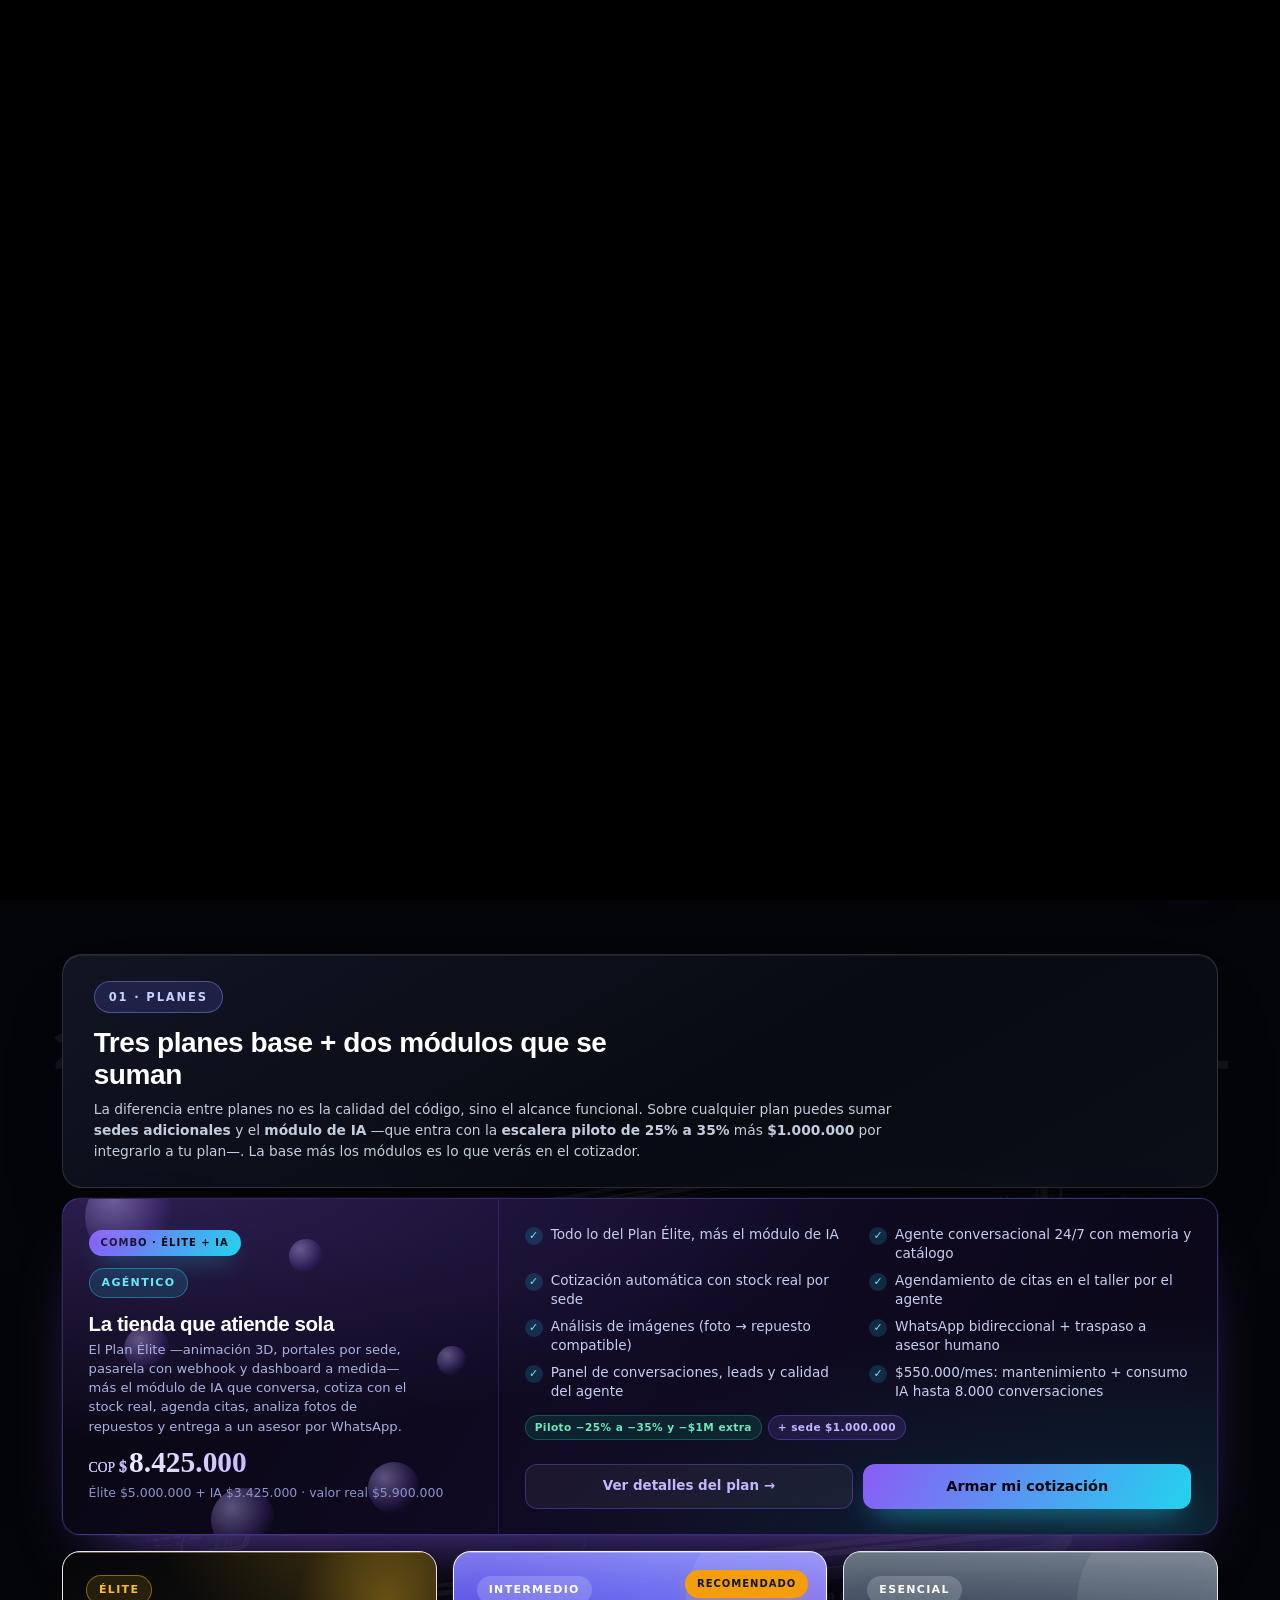
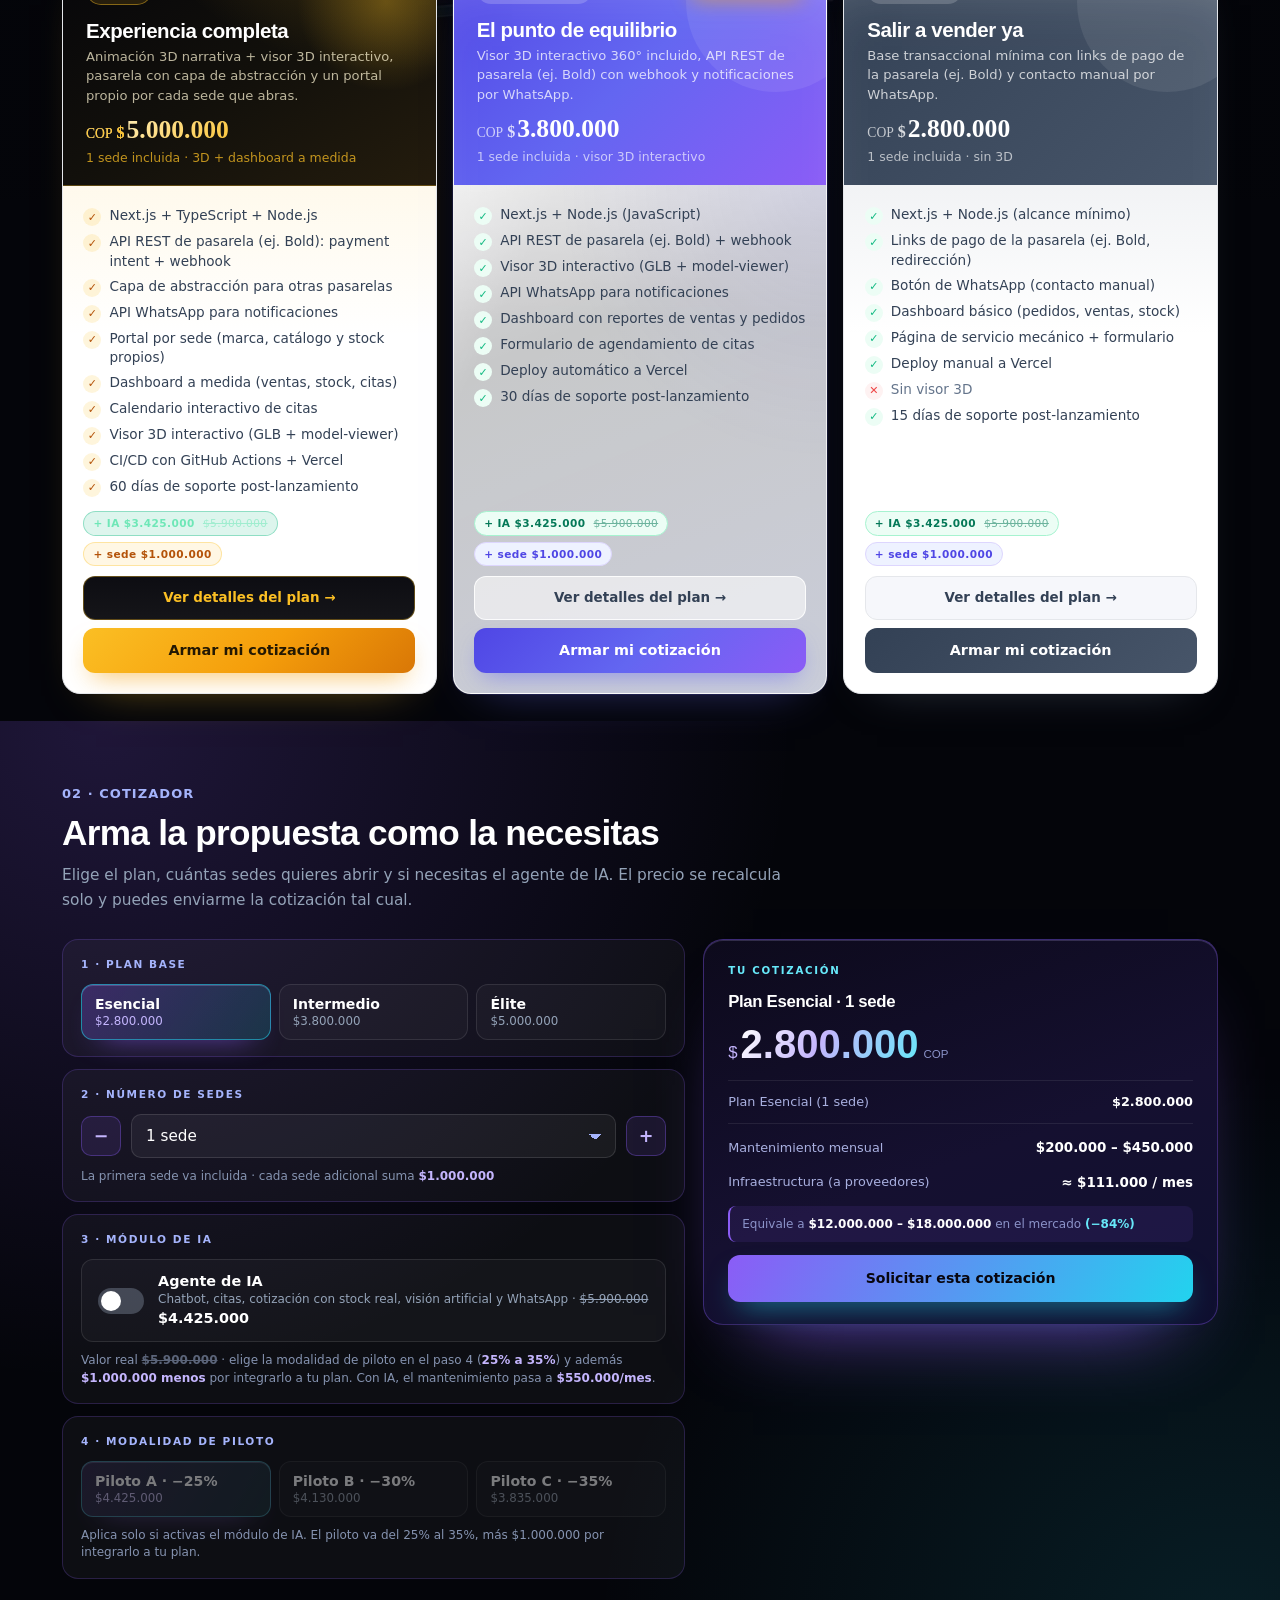
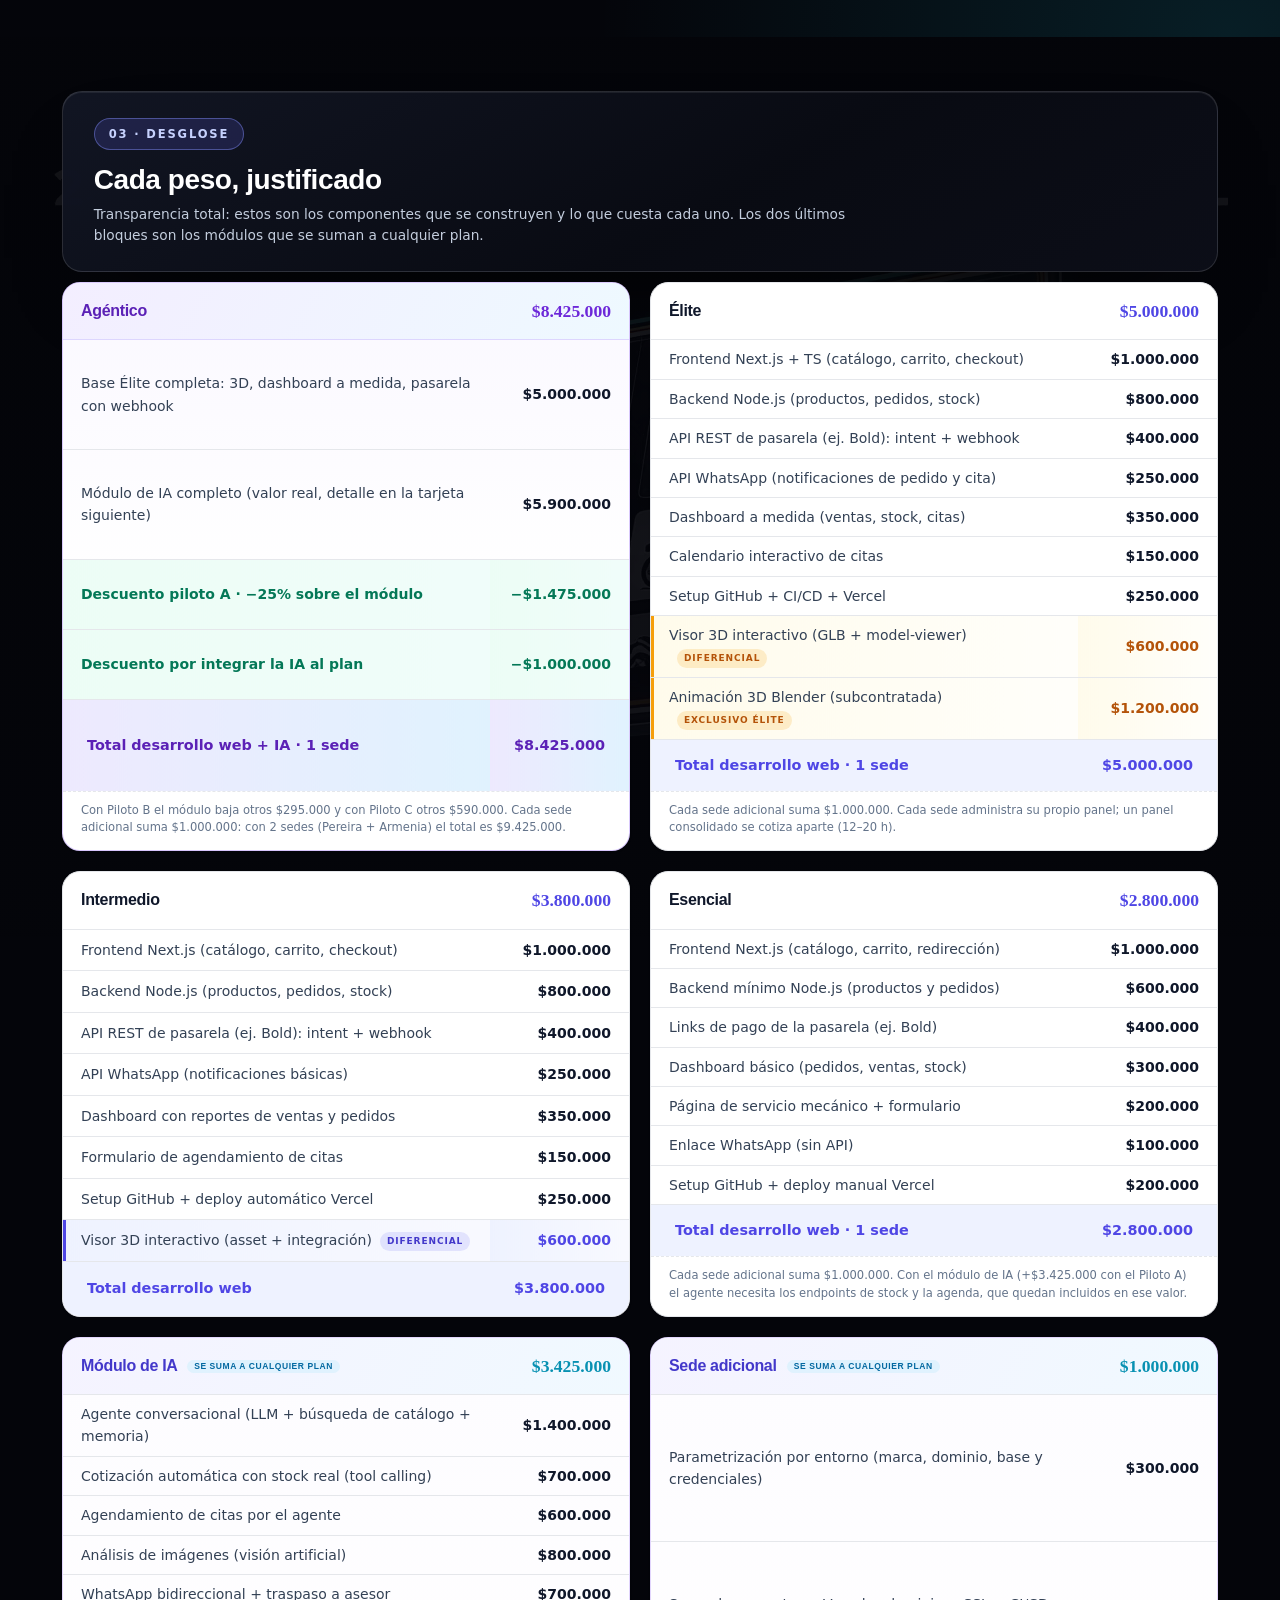
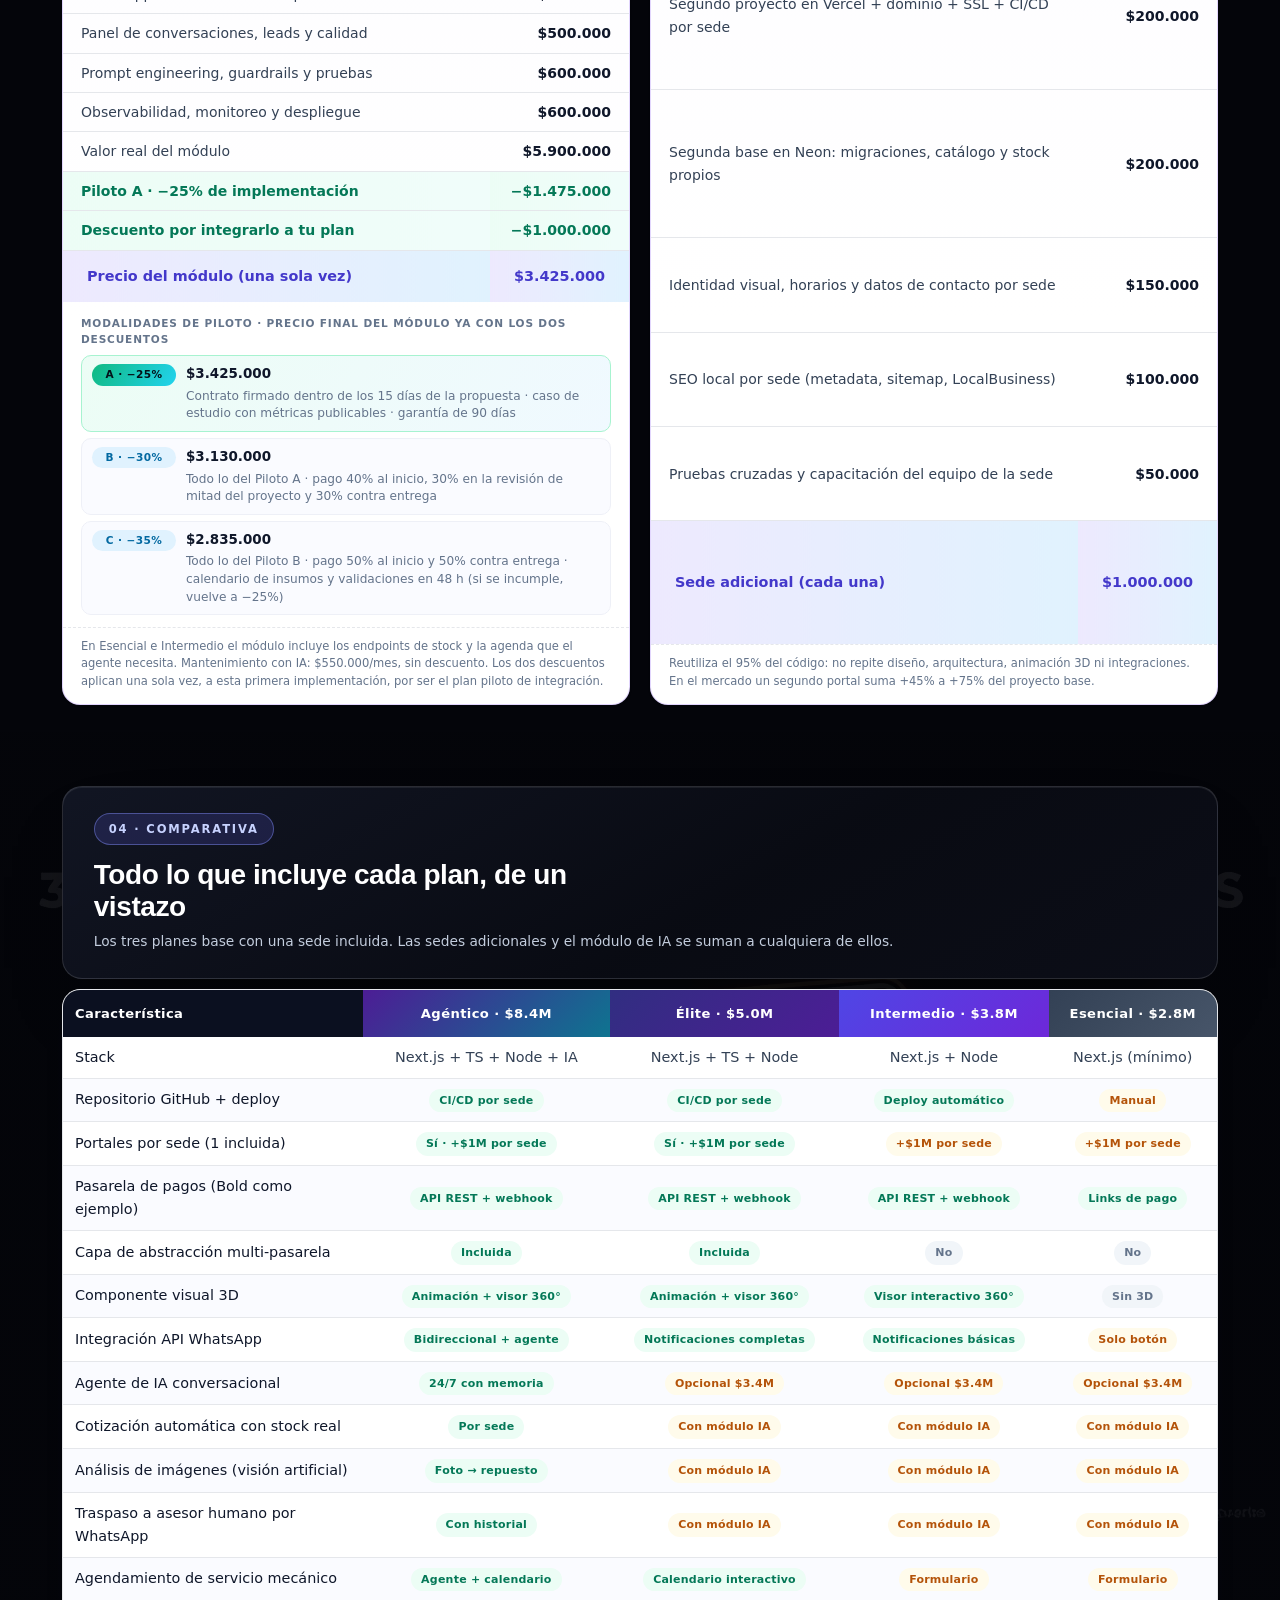
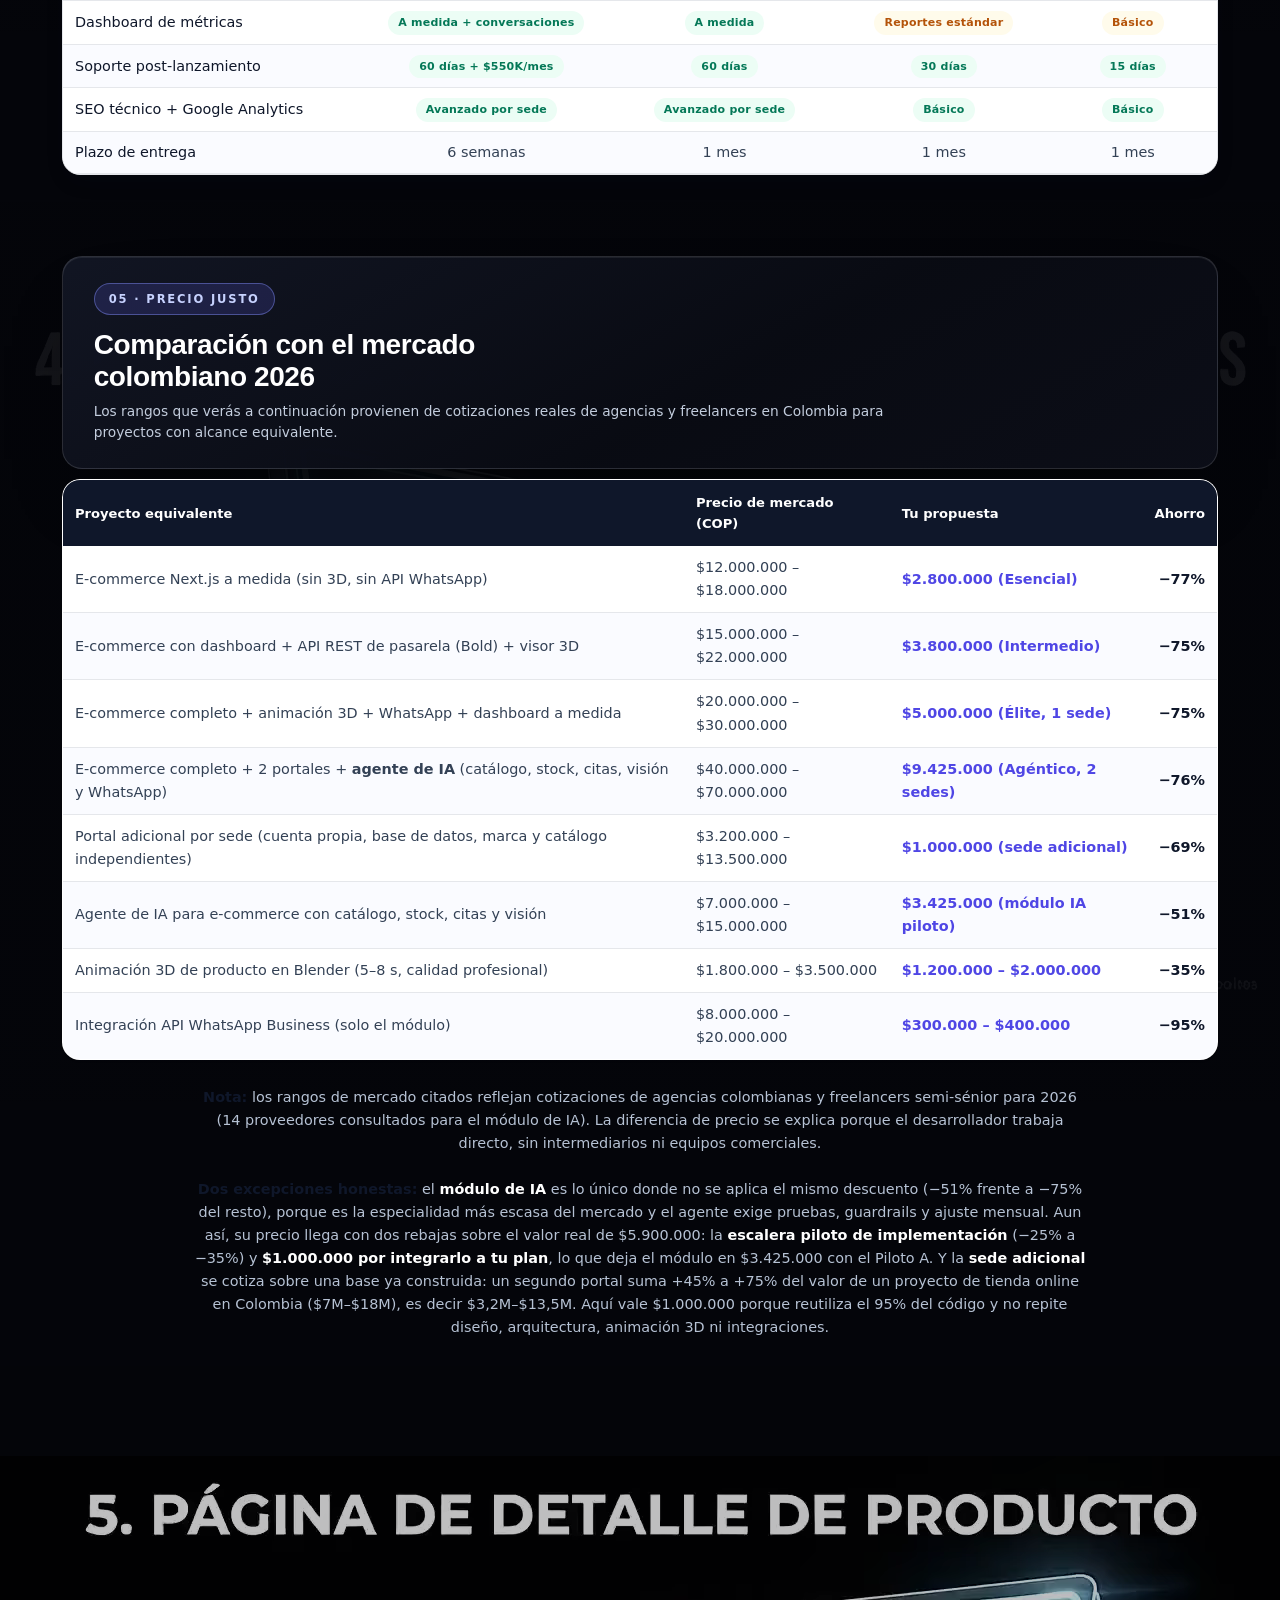
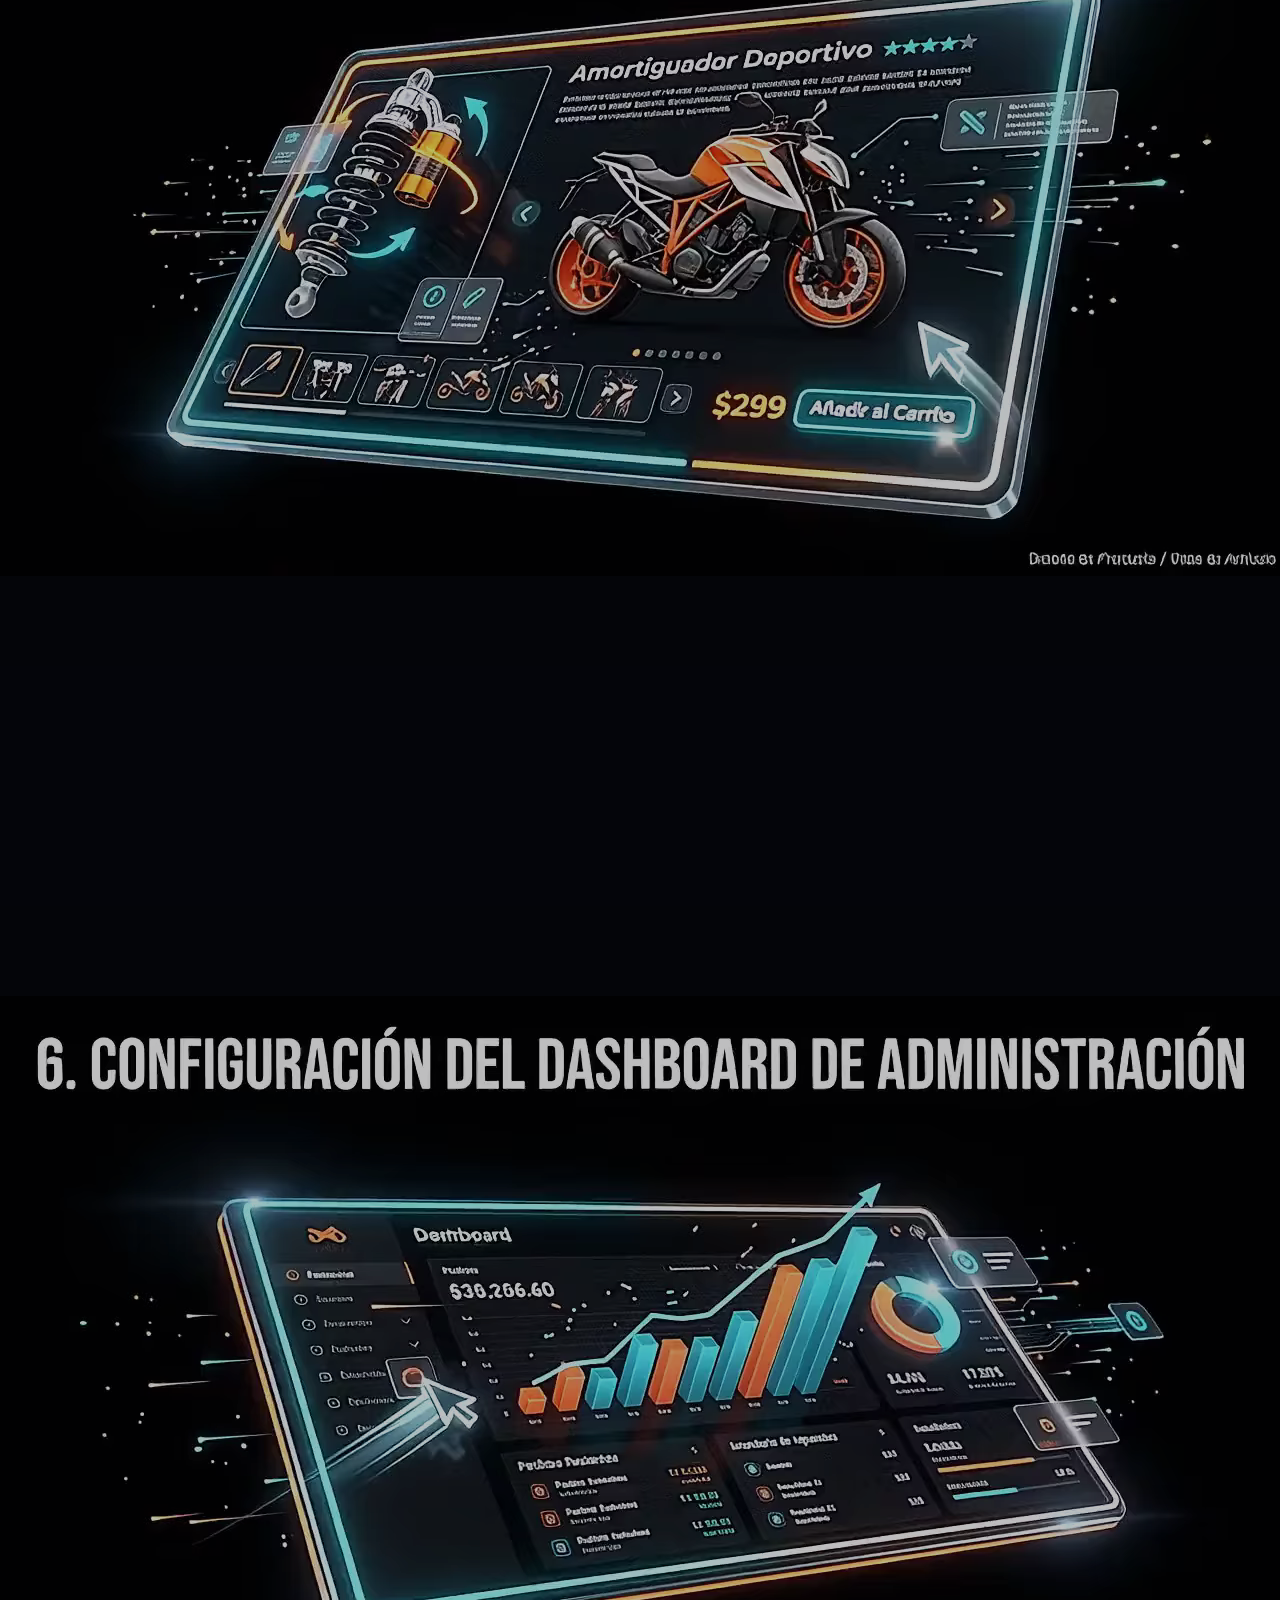
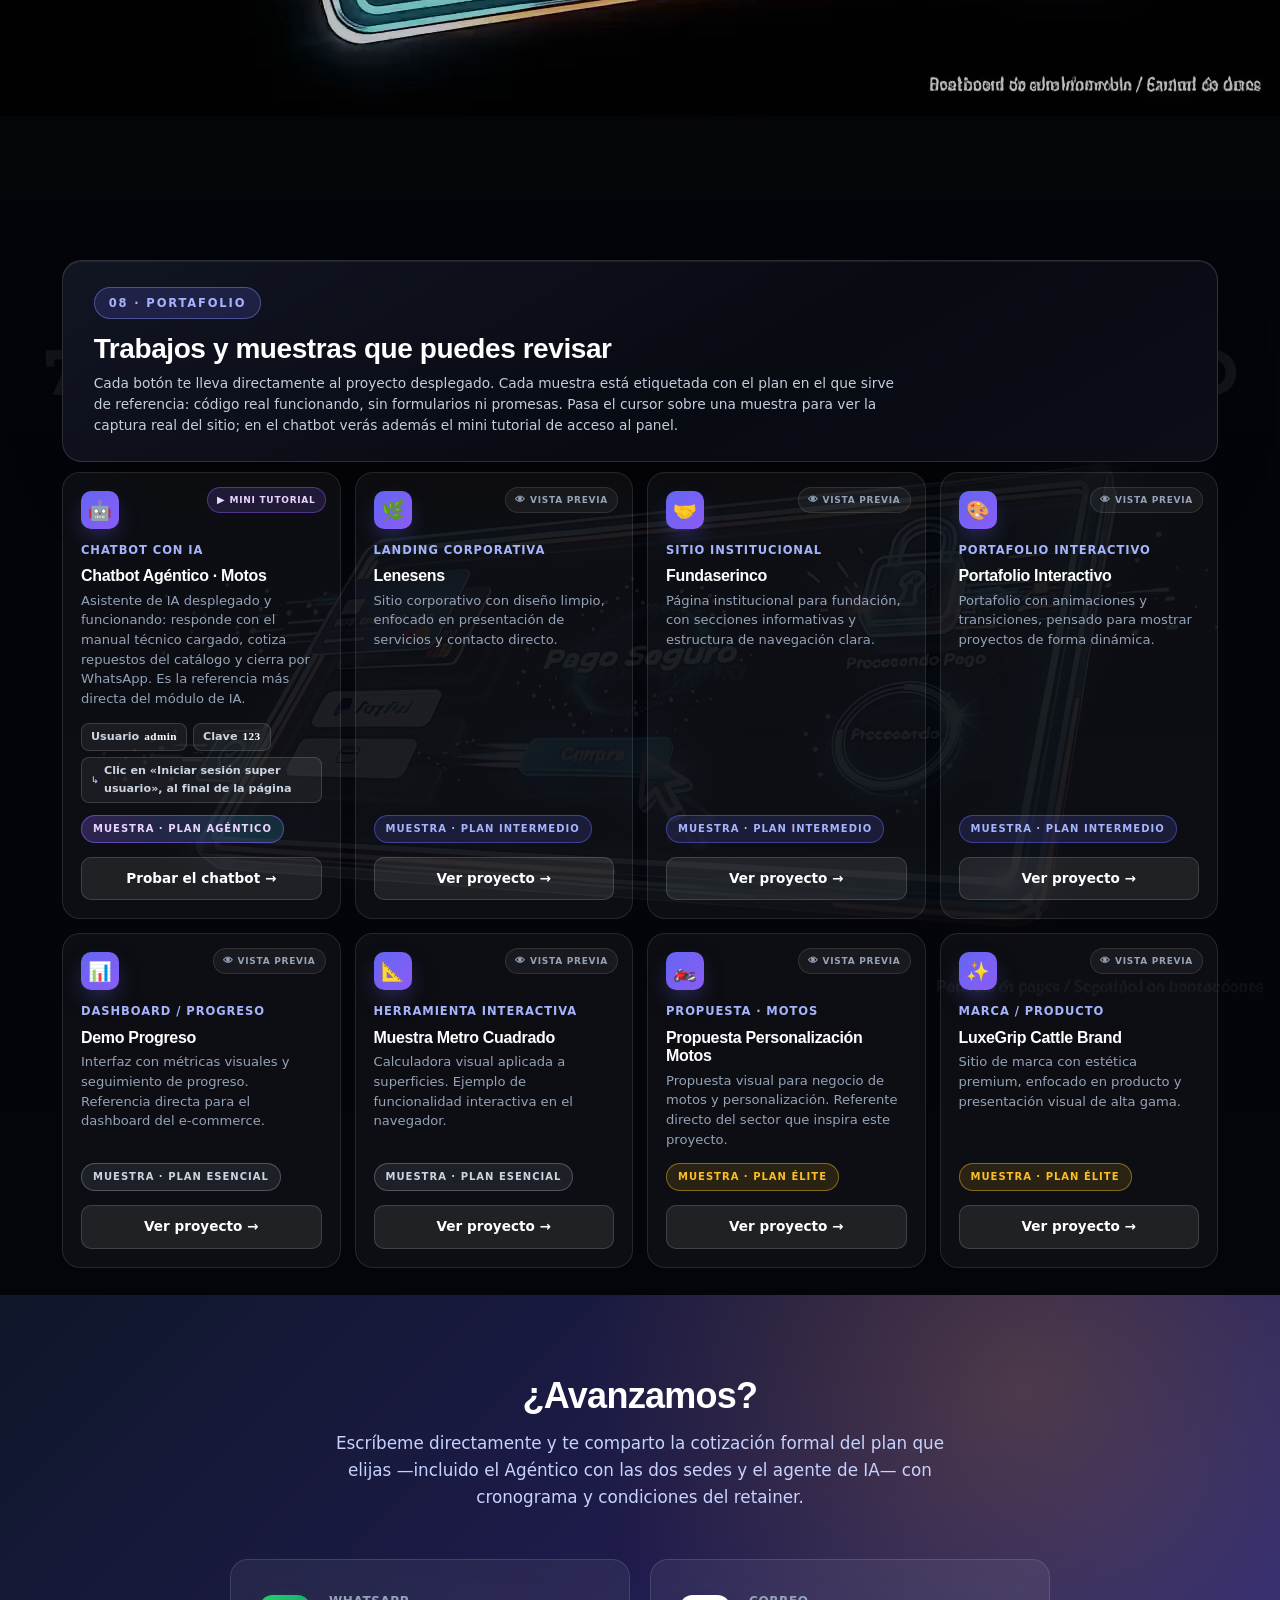
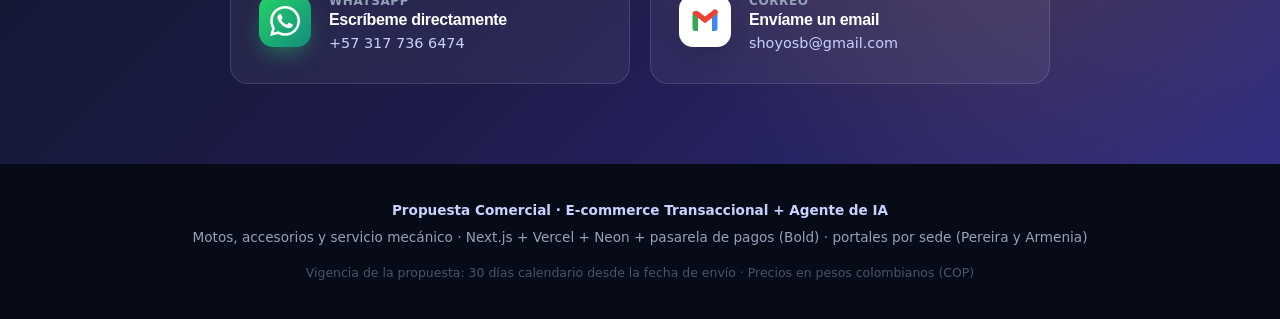
==== commit a2562cc1: "Add files via upload" ====
--- a/index.html
+++ b/index.html
@@ -10,7 +10,7 @@
 <link rel="preconnect" href="https://fonts.googleapis.com">
 <link rel="preconnect" href="https://fonts.gstatic.com" crossorigin>
 <link href="https://fonts.googleapis.com/css2?family=Inter:wght@300;400;500;600;700;800;900&family=Space+Grotesk:wght@500;600;700&display=swap" rel="stylesheet">
-<link rel="stylesheet" href="css/styles.css?v=20261117e">
+<link rel="stylesheet" href="css/styles.css?v=20261118j">
 </head>
 <body>
 
@@ -783,7 +783,7 @@
     <div class="sec-head-card" data-seq-content>
       <span class="sec-tag">08 · Portafolio</span>
       <h2>Trabajos y muestras que puedes revisar</h2>
-      <p>Cada botón te lleva directamente al proyecto desplegado. Cada muestra está etiquetada con el plan en el que sirve de referencia: código real funcionando, sin formularios ni promesas.</p>
+      <p>Cada botón te lleva directamente al proyecto desplegado. Cada muestra está etiquetada con el plan en el que sirve de referencia: código real funcionando, sin formularios ni promesas. Pasa el cursor sobre una muestra para ver la captura real del sitio; en el chatbot verás además el mini tutorial de acceso al panel.</p>
     </div>
   </div>
 
@@ -791,75 +791,182 @@
     <div class="pf-grid">
 
       <div class="pf-card">
+        <span class="pf-peek tut">Mini tutorial</span>
         <div class="pf-icon">🤖</div>
         <div class="cat">Chatbot con IA</div>
         <h4>Chatbot Agéntico · Motos</h4>
         <p>Asistente de IA desplegado y funcionando: responde con el manual técnico cargado, cotiza repuestos del catálogo y cierra por WhatsApp. Es la referencia más directa del módulo de IA.</p>
+        <div class="pf-cred">
+          <span>Usuario <b>admin</b></span>
+          <span>Clave <b>123</b></span>
+          <span class="pf-cred-how">Clic en «Iniciar sesión super usuario», al final de la página</span>
+        </div>
         <span class="pf-plan agentic">Muestra · Plan Agéntico</span>
         <a href="https://shoyosb-maker.github.io/chatbot-agentico-/" target="_blank" rel="noopener" class="pf-btn">Probar el chatbot →</a>
+
+        <div class="pf-pop" aria-hidden="true">
+          <div class="pf-preview pf-preview-tut" data-tutorial>
+            <div class="pf-win-bar"><span></span><span></span><span></span><em>chatbot-agentico.github.io/admin.html</em></div>
+            <div class="pf-win-tut" data-page-w="1440" data-link-x="1171.5" data-link-y="2783" data-link-w="173" data-link-h="34">
+              <div class="tut-scroll">
+                <div class="tut-pagewrap" data-pagewrap>
+                  <div class="tut-zoom" data-zoom>
+                    <img class="tut-page" data-page src="assets/img/portfolio/chatbot-home.webp" alt="" decoding="async">
+                    <span class="tut-hit" data-hit></span>
+                  </div>
+                </div>
+                <span class="tut-cursor" data-cursor>
+                  <svg viewBox="0 0 24 24" aria-hidden="true">
+                    <path fill="#fff" stroke="#0f172a" stroke-width="1.6" stroke-linejoin="round" d="M5 2.5 19 12l-6.1 1.1L16.4 20l-2.6 1.4-3.3-6.9L5 18.6z"/>
+                  </svg>
+                </span>
+              </div>
+              <div class="tut-card">
+                <b class="tut-title">Super usuario</b>
+                <p class="tut-sub">Inicia sesión para administrar la bodega, la agenda y la API del asistente.</p>
+                <span class="tut-lbl">Usuario</span>
+                <div class="tut-field" data-field="user"><span></span><i class="tut-caret"></i></div>
+                <span class="tut-lbl">Contraseña</span>
+                <div class="tut-field" data-field="pass"><span></span><i class="tut-caret"></i></div>
+                <div class="tut-btn">Ingresar</div>
+              </div>
+              <div class="tut-dash">
+                <img src="assets/img/portfolio/chatbot-dashboard.webp" alt="" loading="lazy" decoding="async">
+                <span class="tut-dash-tag">Panel de administración</span>
+              </div>
+            </div>
+            <div class="pf-win-foot">
+              <span class="tut-step" data-step>1/5</span>
+              <span class="tut-cap" data-cap>Desliza hasta el pie de la página.</span>
+            </div>
+          </div>
+        </div>
       </div>
 
       <div class="pf-card">
+        <span class="pf-peek">Vista previa</span>
         <div class="pf-icon">🌿</div>
         <div class="cat">Landing corporativa</div>
         <h4>Lenesens</h4>
         <p>Sitio corporativo con diseño limpio, enfocado en presentación de servicios y contacto directo.</p>
         <span class="pf-plan inter">Muestra · Plan Intermedio</span>
         <a href="https://shoyosb-maker.github.io/lenesens/" target="_blank" rel="noopener" class="pf-btn">Ver proyecto →</a>
+
+        <div class="pf-pop" aria-hidden="true">
+          <div class="pf-preview">
+            <div class="pf-win-bar"><span></span><span></span><span></span><em>lenesens</em></div>
+            <div class="pf-win-shot"><img src="assets/img/portfolio/lenesens.webp" alt="" loading="lazy" decoding="async"></div>
+            <div class="pf-win-foot"><span class="live"></span>Vista real del sitio</div>
+          </div>
+        </div>
       </div>
 
       <div class="pf-card">
+        <span class="pf-peek">Vista previa</span>
         <div class="pf-icon">🤝</div>
         <div class="cat">Sitio institucional</div>
         <h4>Fundaserinco</h4>
         <p>Página institucional para fundación, con secciones informativas y estructura de navegación clara.</p>
         <span class="pf-plan inter">Muestra · Plan Intermedio</span>
         <a href="https://shoyosb-maker.github.io/fundaserinco-pagina-web-/index.html" target="_blank" rel="noopener" class="pf-btn">Ver proyecto →</a>
+
+        <div class="pf-pop" aria-hidden="true">
+          <div class="pf-preview">
+            <div class="pf-win-bar"><span></span><span></span><span></span><em>fundaserinco-pagina-web</em></div>
+            <div class="pf-win-shot"><img src="assets/img/portfolio/fundaserinco.webp" alt="" loading="lazy" decoding="async"></div>
+            <div class="pf-win-foot"><span class="live"></span>Vista real del sitio</div>
+          </div>
+        </div>
       </div>
 
       <div class="pf-card">
+        <span class="pf-peek">Vista previa</span>
         <div class="pf-icon">🎨</div>
         <div class="cat">Portafolio interactivo</div>
         <h4>Portafolio Interactivo</h4>
         <p>Portafolio con animaciones y transiciones, pensado para mostrar proyectos de forma dinámica.</p>
         <span class="pf-plan inter">Muestra · Plan Intermedio</span>
         <a href="https://shoyosb-maker.github.io/portafolio-interactivo/" target="_blank" rel="noopener" class="pf-btn">Ver proyecto →</a>
+
+        <div class="pf-pop" aria-hidden="true">
+          <div class="pf-preview">
+            <div class="pf-win-bar"><span></span><span></span><span></span><em>portafolio-interactivo</em></div>
+            <div class="pf-win-shot"><img src="assets/img/portfolio/portafolio-interactivo.webp" alt="" loading="lazy" decoding="async"></div>
+            <div class="pf-win-foot"><span class="live"></span>Vista real del sitio</div>
+          </div>
+        </div>
       </div>
 
       <div class="pf-card">
+        <span class="pf-peek">Vista previa</span>
         <div class="pf-icon">📊</div>
         <div class="cat">Dashboard / progreso</div>
         <h4>Demo Progreso</h4>
         <p>Interfaz con métricas visuales y seguimiento de progreso. Referencia directa para el dashboard del e-commerce.</p>
         <span class="pf-plan ess">Muestra · Plan Esencial</span>
         <a href="https://shoyosb-maker.github.io/demo-progreso/" target="_blank" rel="noopener" class="pf-btn">Ver proyecto →</a>
+
+        <div class="pf-pop" aria-hidden="true">
+          <div class="pf-preview">
+            <div class="pf-win-bar"><span></span><span></span><span></span><em>demo-progreso</em></div>
+            <div class="pf-win-shot"><img src="assets/img/portfolio/demo-progreso.webp" alt="" loading="lazy" decoding="async"></div>
+            <div class="pf-win-foot"><span class="live"></span>Vista real del sitio</div>
+          </div>
+        </div>
       </div>
 
       <div class="pf-card">
+        <span class="pf-peek">Vista previa</span>
         <div class="pf-icon">📐</div>
         <div class="cat">Herramienta interactiva</div>
         <h4>Muestra Metro Cuadrado</h4>
         <p>Calculadora visual aplicada a superficies. Ejemplo de funcionalidad interactiva en el navegador.</p>
         <span class="pf-plan ess">Muestra · Plan Esencial</span>
         <a href="https://shoyosb-maker.github.io/muestra-metro-cuadrado-/" target="_blank" rel="noopener" class="pf-btn">Ver proyecto →</a>
+
+        <div class="pf-pop" aria-hidden="true">
+          <div class="pf-preview">
+            <div class="pf-win-bar"><span></span><span></span><span></span><em>muestra-metro-cuadrado</em></div>
+            <div class="pf-win-shot"><img src="assets/img/portfolio/metro-cuadrado.webp" alt="" loading="lazy" decoding="async"></div>
+            <div class="pf-win-foot"><span class="live"></span>Vista real del sitio</div>
+          </div>
+        </div>
       </div>
 
       <div class="pf-card">
+        <span class="pf-peek">Vista previa</span>
         <div class="pf-icon">🏍️</div>
         <div class="cat">Propuesta · Motos</div>
         <h4>Propuesta Personalización Motos</h4>
         <p>Propuesta visual para negocio de motos y personalización. Referente directo del sector que inspira este proyecto.</p>
         <span class="pf-plan elite">Muestra · Plan Élite</span>
         <a href="https://shoyosb-maker.github.io/propuesta-personalizaci-n-motos/" target="_blank" rel="noopener" class="pf-btn">Ver proyecto →</a>
+
+        <div class="pf-pop" aria-hidden="true">
+          <div class="pf-preview">
+            <div class="pf-win-bar"><span></span><span></span><span></span><em>propuesta-personalizacion-motos</em></div>
+            <div class="pf-win-shot"><img src="assets/img/portfolio/propuesta-motos.webp" alt="" loading="lazy" decoding="async"></div>
+            <div class="pf-win-foot"><span class="live"></span>Vista real del sitio</div>
+          </div>
+        </div>
       </div>
 
       <div class="pf-card">
+        <span class="pf-peek">Vista previa</span>
         <div class="pf-icon">✨</div>
         <div class="cat">Marca / producto</div>
         <h4>LuxeGrip Cattle Brand</h4>
         <p>Sitio de marca con estética premium, enfocado en producto y presentación visual de alta gama.</p>
         <span class="pf-plan elite">Muestra · Plan Élite</span>
         <a href="https://shoyosb-maker.github.io/luxegripcattlebrand/" target="_blank" rel="noopener" class="pf-btn">Ver proyecto →</a>
+
+        <div class="pf-pop" aria-hidden="true">
+          <div class="pf-preview">
+            <div class="pf-win-bar"><span></span><span></span><span></span><em>luxegripcattlebrand</em></div>
+            <div class="pf-win-shot"><img src="assets/img/portfolio/luxegrip.webp" alt="" loading="lazy" decoding="async"></div>
+            <div class="pf-win-foot"><span class="live"></span>Vista real del sitio</div>
+          </div>
+        </div>
       </div>
 
     </div>
@@ -943,5 +1050,6 @@
   <script src="js/sequence.js?v=20261111h" defer></script>
   <script src="js/deck.js?v=20261111j" defer></script>
   <script src="js/cotizador.js?v=20261117d" defer></script>
+  <script src="js/portfolio.js?v=20261118j" defer></script>
 </body>
-</html>+</html>
--- a/css/styles.css
+++ b/css/styles.css
@@ -718,6 +718,7 @@
 .portfolio .sec-head p{color:#94a3b8}
 .pf-grid{display:grid;grid-template-columns:repeat(auto-fill,minmax(min(240px,100%),1fr));gap:14px}
 .pf-card{
+  position:relative;
   background:rgba(255,255,255,.04);
   border:1px solid rgba(255,255,255,.1);
   border-radius:var(--radius);padding:18px;
@@ -761,6 +762,256 @@
   border-color:rgba(139,92,246,.6);
   background:linear-gradient(120deg,rgba(139,92,246,.28),rgba(34,211,238,.16));
   color:#e9d5ff;
+}
+
+/* Pista de acceso del chatbot */
+.pf-cred{display:flex;flex-wrap:wrap;gap:6px;margin:0 0 12px}
+.pf-cred span{
+  display:inline-flex;align-items:center;gap:5px;
+  font-size:.7rem;font-weight:600;color:#cbd5e1;
+  background:rgba(255,255,255,.06);
+  border:1px solid rgba(255,255,255,.14);
+  padding:4px 9px;border-radius:8px;
+}
+.pf-cred b{font-family:'Space Grotesk';color:#fff;letter-spacing:.04em}
+.pf-cred-how{
+  flex:1 0 100%;
+  font-size:.7rem;font-weight:600;color:#c7d2fe;
+  background:transparent;border-style:dashed;border-color:rgba(196,181,253,.35);
+}
+.pf-cred-how::before{content:"↳";color:#a5b4fc;font-size:.85em}
+
+/* Aviso de vista previa en la esquina de la card */
+.pf-peek{
+  position:absolute;top:14px;right:14px;z-index:2;pointer-events:none;
+  display:inline-flex;align-items:center;gap:5px;
+  font-size:9px;font-weight:800;letter-spacing:.08em;text-transform:uppercase;
+  color:#94a3b8;background:rgba(255,255,255,.05);
+  border:1px solid rgba(255,255,255,.1);
+  padding:4px 9px;border-radius:999px;white-space:nowrap;
+  transition:opacity .25s ease,color .25s ease;
+}
+.pf-peek::before{content:"👁";font-size:10px;letter-spacing:0}
+.pf-peek.tut{color:#e9d5ff;border-color:rgba(139,92,246,.45);background:rgba(139,92,246,.16)}
+.pf-peek.tut::before{content:"▶"}
+.pf-card:hover .pf-peek,.pf-card:focus-within .pf-peek,.pf-card.is-open .pf-peek{opacity:0}
+
+/* Ventana emergente al lado de la card (hover / foco / toque) */
+.pf-card:hover,.pf-card:focus-within,.pf-card.is-open{z-index:40}
+@media (hover:hover){
+  .pf-card:hover,.pf-card:focus-within{z-index:85}
+}
+.pf-pop{
+  position:absolute;top:0;left:100%;z-index:5;
+  width:396px;padding-left:16px;
+  opacity:0;visibility:hidden;pointer-events:none;
+  transform:translateX(-12px);
+  transition:opacity .25s ease,transform .3s ease,visibility .3s;
+}
+.pf-pop[data-side="left"]{
+  left:auto;right:100%;padding-left:0;padding-right:16px;
+  transform:translateX(12px);
+}
+.pf-pop::before{
+  content:"";position:absolute;top:26px;left:11px;
+  width:12px;height:12px;
+  background:#0b1120;
+  border-left:1px solid rgba(139,92,246,.45);
+  border-bottom:1px solid rgba(139,92,246,.45);
+  transform:rotate(45deg);
+}
+.pf-pop[data-side="left"]::before{left:auto;right:11px;transform:rotate(225deg)}
+.pf-card:hover .pf-pop,
+.pf-card:focus-within .pf-pop,
+.pf-card.is-open .pf-pop{opacity:1;visibility:visible;pointer-events:auto;transform:none}
+.pf-preview{
+  display:flex;flex-direction:column;overflow:hidden;cursor:pointer;
+  background:#0b1120;
+  border:1px solid rgba(139,92,246,.45);
+  border-radius:12px;
+  box-shadow:0 32px 60px -22px rgba(0,0,0,.9),0 0 0 1px rgba(255,255,255,.05);
+}
+.pf-win-bar{
+  display:flex;align-items:center;gap:5px;flex:none;
+  padding:9px 12px;background:rgba(255,255,255,.07);
+  border-bottom:1px solid rgba(255,255,255,.1);
+}
+.pf-win-bar span{width:8px;height:8px;border-radius:50%;background:#475569}
+.pf-win-bar span:nth-child(1){background:#ef4444}
+.pf-win-bar span:nth-child(2){background:#f59e0b}
+.pf-win-bar span:nth-child(3){background:#22c55e}
+.pf-win-bar em{
+  margin-left:6px;font-style:normal;font-size:10px;letter-spacing:.02em;color:#94a3b8;
+  white-space:nowrap;overflow:hidden;text-overflow:ellipsis;
+}
+.pf-win-close{
+  display:none;margin-left:auto;flex:none;
+  align-items:center;justify-content:center;
+  width:20px;height:20px;border-radius:50%;
+  font-style:normal;font-size:11px;line-height:1;color:#cbd5e1;
+  background:rgba(255,255,255,.1);border:1px solid rgba(255,255,255,.16);
+  cursor:pointer;
+}
+.pf-win-close:hover{background:rgba(255,255,255,.18);color:#fff}
+.pf-win-shot{position:relative;aspect-ratio:16/10;overflow:hidden;background:#0f172a}
+.pf-win-shot img{
+  position:absolute;inset:0;width:100%;height:100%;
+  object-fit:cover;object-position:top center;
+  transform:scale(1.02);transition:transform 6s ease-out;
+}
+.pf-card:hover .pf-win-shot img{transform:scale(1.1)}
+.pf-win-foot{
+  display:flex;align-items:flex-start;gap:7px;flex:none;
+  padding:8px 11px;background:rgba(15,23,42,.94);
+  border-top:1px solid rgba(255,255,255,.1);
+  font-size:10px;font-weight:700;letter-spacing:.05em;text-transform:uppercase;
+  color:#c7d2fe;line-height:1.35;
+}
+.pf-win-foot .live{
+  width:6px;height:6px;flex:none;margin-top:4px;border-radius:50%;
+  background:#22d3ee;box-shadow:0 0 0 3px rgba(34,211,238,.16);
+}
+
+/* Mini tutorial de acceso del chatbot */
+.pf-win-tut{
+  position:relative;height:310px;overflow:hidden;
+  display:flex;align-items:center;justify-content:center;padding:14px;
+  background:
+    radial-gradient(120% 90% at 80% 0%,rgba(255,106,0,.14),transparent 60%),
+    #0e0f12;
+}
+/* mini página del sitio que se desliza hasta el pie */
+.tut-scroll{position:absolute;inset:0;overflow:hidden;background:#0e0f12;transition:opacity .25s ease}
+.tut-pagewrap{
+  position:absolute;top:0;left:0;width:100%;
+  transform:translateY(0);
+  transition:transform 1.5s cubic-bezier(.5,0,.2,1);
+  will-change:transform;
+}
+.tut-zoom{
+  position:relative;
+  transform-origin:50% 50%;
+  transform:scale(1);
+  transition:transform .65s cubic-bezier(.4,0,.2,1);
+}
+.pf-preview-tut[data-phase="target"] .tut-zoom,
+.pf-preview-tut[data-phase="click"] .tut-zoom{transform:scale(2.5)}
+.tut-page{display:block;width:100%;height:auto}
+.tut-hit{
+  position:absolute;display:block;border-radius:4px;
+  border:1px solid rgba(255,140,58,.85);
+  background:rgba(255,106,0,.16);
+  box-shadow:0 0 0 3px rgba(255,106,0,.16);
+  opacity:0;transition:opacity .25s ease;
+}
+.tut-cursor{
+  position:absolute;top:0;left:0;width:15px;height:15px;
+  opacity:0;pointer-events:none;
+  transition:transform .55s cubic-bezier(.4,0,.2,1),opacity .25s ease;
+  filter:drop-shadow(0 2px 3px rgba(0,0,0,.55));
+}
+.tut-cursor svg{display:block;width:100%;height:100%}
+.pf-preview-tut[data-phase="target"] .tut-hit,
+.pf-preview-tut[data-phase="click"] .tut-hit{opacity:1}
+.pf-preview-tut[data-phase="target"] .tut-cursor,
+.pf-preview-tut[data-phase="click"] .tut-cursor{opacity:1}
+.pf-preview-tut[data-phase="click"] .tut-cursor svg{animation:tutClick .45s ease}
+@keyframes tutClick{0%,100%{transform:scale(1)}45%{transform:scale(.78)}}
+.pf-preview-tut[data-phase="user"] .tut-scroll,
+.pf-preview-tut[data-phase="pass"] .tut-scroll,
+.pf-preview-tut[data-phase="submit"] .tut-scroll,
+.pf-preview-tut[data-phase="done"] .tut-scroll{opacity:0}
+.tut-card{
+  position:relative;z-index:2;
+  width:100%;max-width:286px;
+  background:#16181d;border:1px solid #2a2f38;border-radius:10px;padding:14px;
+  box-shadow:0 18px 34px -18px rgba(0,0,0,.9);
+  opacity:0;
+  transition:opacity .3s ease .1s,transform .35s ease;
+}
+.pf-preview-tut[data-phase="user"] .tut-card,
+.pf-preview-tut[data-phase="pass"] .tut-card,
+.pf-preview-tut[data-phase="submit"] .tut-card{opacity:1}
+.tut-title{display:block;font-family:'Space Grotesk';font-size:.92rem;color:#e8eaee;margin-bottom:4px}
+.tut-sub{font-size:10px;line-height:1.45;color:#9aa3b2;margin:0 0 11px}
+.tut-lbl{
+  display:block;font-size:8.5px;letter-spacing:.1em;text-transform:uppercase;
+  font-weight:700;color:#9aa3b2;margin-bottom:4px;
+}
+.tut-field{
+  position:relative;display:flex;align-items:center;height:28px;padding:0 10px;margin-bottom:11px;
+  background:#1d2027;border:1px solid #2a2f38;border-radius:6px;
+  font-size:11px;letter-spacing:.06em;color:#e8eaee;
+  transition:border-color .25s ease,box-shadow .25s ease;
+}
+.tut-field span{white-space:nowrap;overflow:hidden}
+.tut-caret{
+  position:absolute;right:10px;top:7px;width:1px;height:13px;
+  background:#ff8c3a;opacity:0;transition:opacity .15s ease;
+}
+.tut-field.is-typing{border-color:#ff8c3a;box-shadow:0 0 0 2px rgba(255,106,0,.18)}
+.tut-field.is-typing .tut-caret{opacity:1;animation:tutCaret 1s steps(2,end) infinite}
+@keyframes tutCaret{0%,49%{opacity:1}50%,100%{opacity:0}}
+.pf-preview-tut[data-phase="user"] [data-field="user"],
+.pf-preview-tut[data-phase="pass"] [data-field="pass"]{
+  border-color:#ff8c3a;box-shadow:0 0 0 2px rgba(255,106,0,.18);
+}
+.tut-btn{
+  margin-top:4px;padding:9px;border-radius:6px;text-align:center;
+  font-size:11px;font-weight:800;color:#fff;
+  background:linear-gradient(135deg,#ff6a00,#ff8c3a);
+  transition:transform .2s ease,box-shadow .2s ease,filter .2s ease;
+}
+.pf-preview-tut[data-phase="submit"] .tut-btn{
+  filter:brightness(1.12);transform:scale(.97);
+  box-shadow:0 0 0 3px rgba(255,106,0,.25),0 10px 20px -10px #ff6a00;
+}
+.tut-dash{position:absolute;inset:0;z-index:3;opacity:0;transition:opacity .45s ease .1s;pointer-events:none}
+.tut-dash img{width:100%;height:100%;object-fit:cover;object-position:top left}
+.tut-dash-tag{
+  position:absolute;right:10px;bottom:10px;
+  font-size:8.5px;font-weight:800;letter-spacing:.1em;text-transform:uppercase;color:#fff;
+  background:rgba(14,15,18,.84);border:1px solid rgba(255,255,255,.18);
+  padding:4px 9px;border-radius:999px;
+}
+.pf-preview-tut[data-phase="done"] .tut-dash{opacity:1}
+.pf-preview-tut[data-phase="done"] .tut-card{opacity:0;transform:scale(.96)}
+.tut-step{
+  flex:none;font-size:8px;letter-spacing:.06em;
+  color:#0f172a;background:#c7d2fe;border-radius:999px;padding:1px 6px;
+  transition:background .3s ease,color .3s ease;
+}
+.pf-preview-tut[data-phase="done"] .tut-step{background:#34d399;color:#052e16}
+.tut-cap{
+  text-transform:none;letter-spacing:.01em;font-weight:600;color:#cbd5e1;
+}
+
+/* En pantallas táctiles la ventana se abre sobre la propia card */
+@media (hover:none){
+  .pf-pop,.pf-pop[data-side]{
+    left:0;right:0;top:0;bottom:0;width:auto;padding:0;
+    transform:translateY(10px) scale(.98);
+  }
+  /* en táctil el :hover queda "pegado" tras el toque: manda solo el toque */
+  .pf-card:hover .pf-pop,
+  .pf-card:focus-within .pf-pop{
+    opacity:0;visibility:hidden;pointer-events:none;
+    transform:translateY(10px) scale(.98);
+  }
+  .pf-card.is-open .pf-pop{
+    opacity:1;visibility:visible;pointer-events:auto;transform:none;
+  }
+  .pf-card:hover .pf-peek{opacity:1}
+  .pf-card.is-open .pf-peek{opacity:0}
+  .pf-pop::before,.pf-pop[data-side]::before{display:none}
+  .pf-win-close{display:inline-flex}
+  .pf-preview{height:100%}
+  .pf-win-shot{aspect-ratio:auto;flex:1}
+  .pf-win-tut{height:auto;flex:1;min-height:0;padding:10px}
+  .pf-preview-tut[data-phase="target"] .tut-zoom,
+  .pf-preview-tut[data-phase="click"] .tut-zoom{transform:scale(3)}
+  .deck-nav{transition:opacity .25s ease}
+  body.pf-preview-open .deck-nav{opacity:0;pointer-events:none}
 }
 
 /* CONTACTO */
@@ -876,6 +1127,16 @@
   .plan,
   .maint-card,
   .pf-card{transition:none}
+  .pf-pop,
+  .pf-preview,
+  .tut-pagewrap,
+  .tut-zoom,
+  .pf-win-shot img,
+  .tut-card,
+  .tut-dash,
+  .tut-btn{transition:none}
+  .pf-card:hover .pf-win-shot img{transform:none}
+  .tut-field.is-typing .tut-caret{animation:none}
   .page-loader{transition:none}
   .hero-cta{transition:none}
 }
